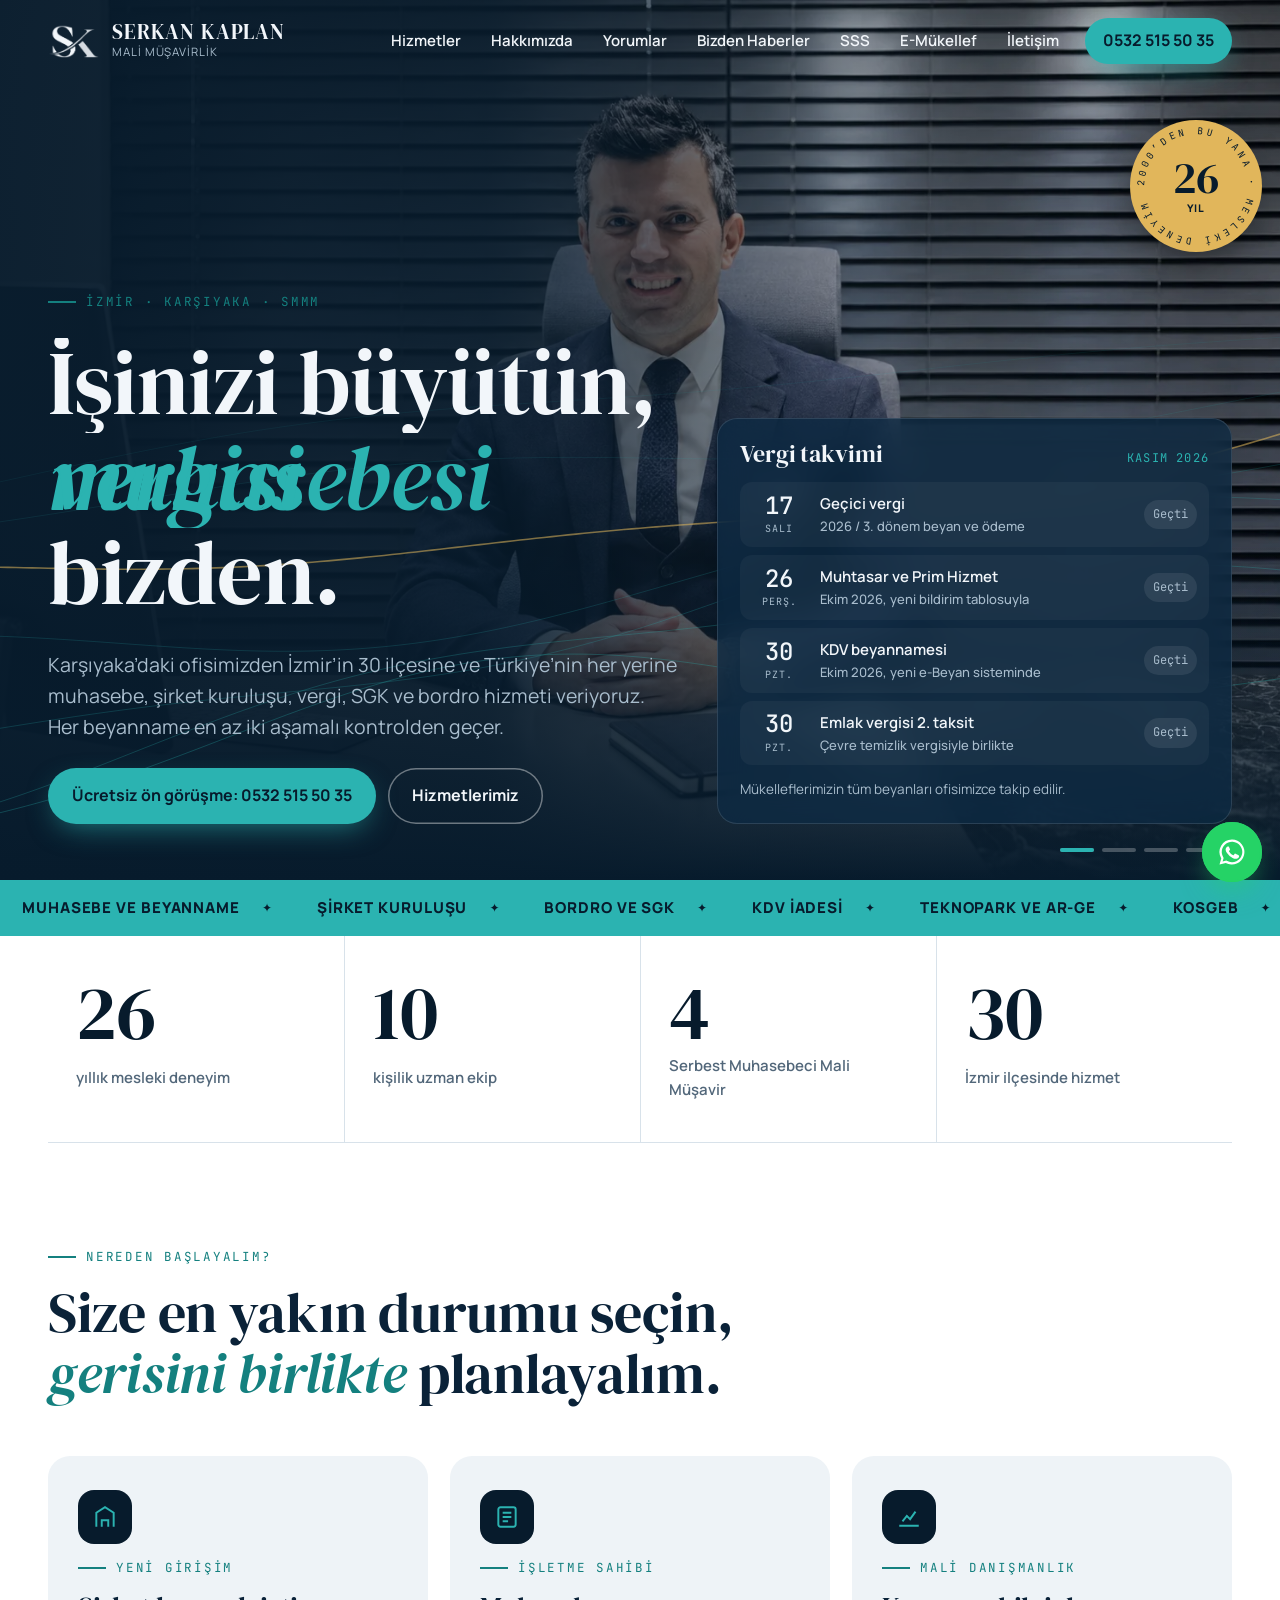
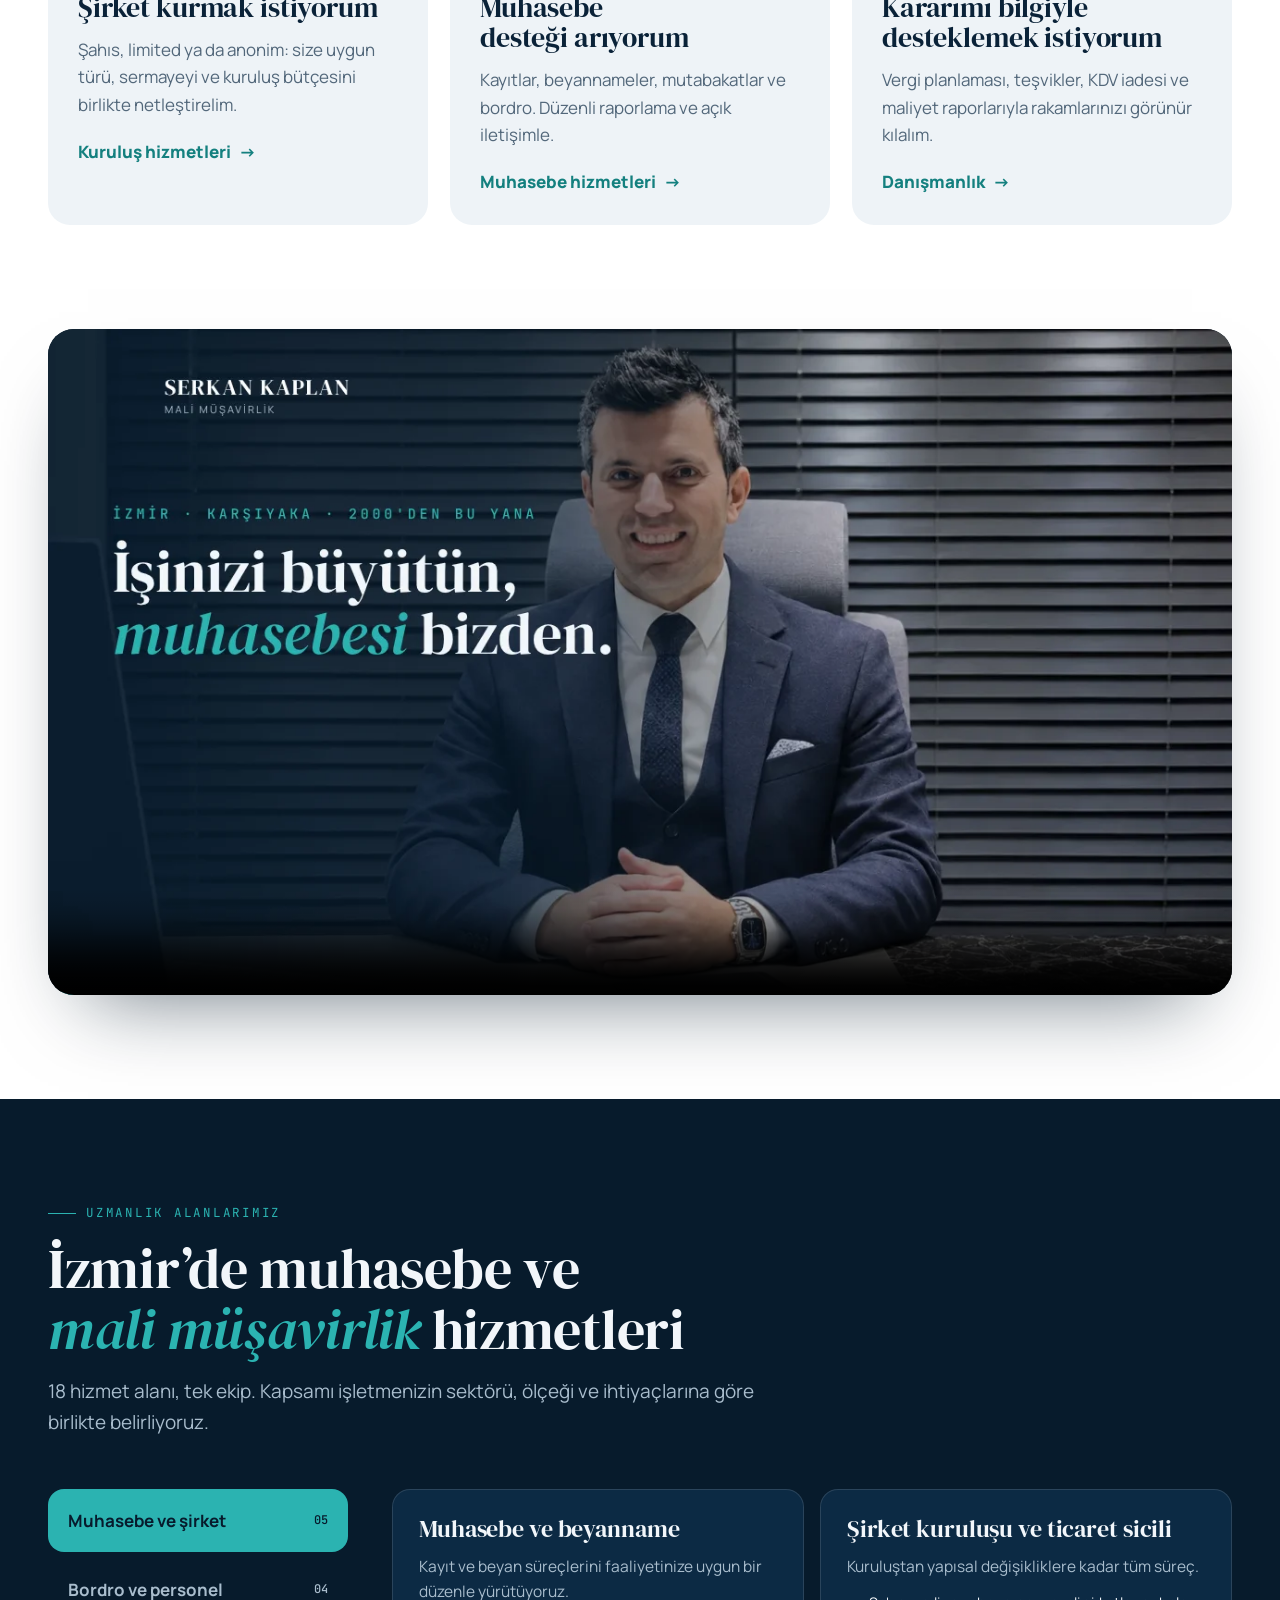
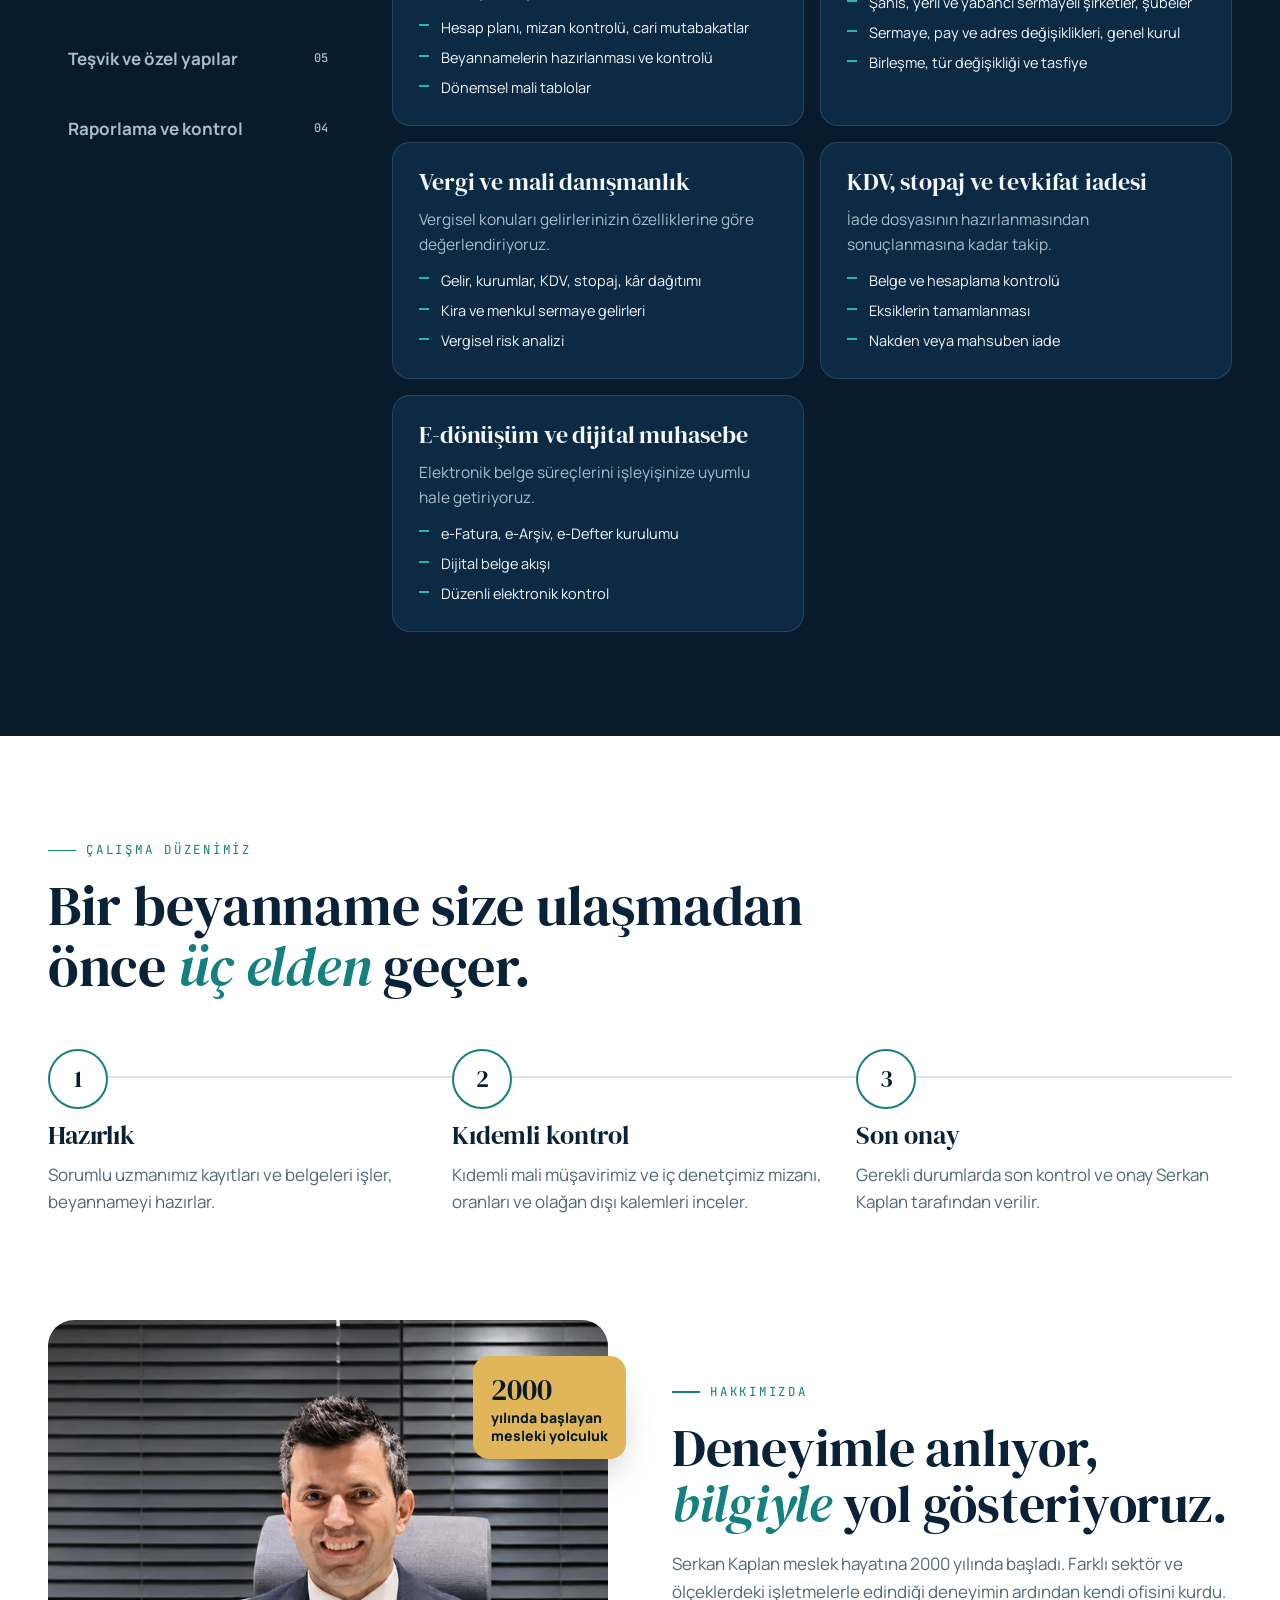
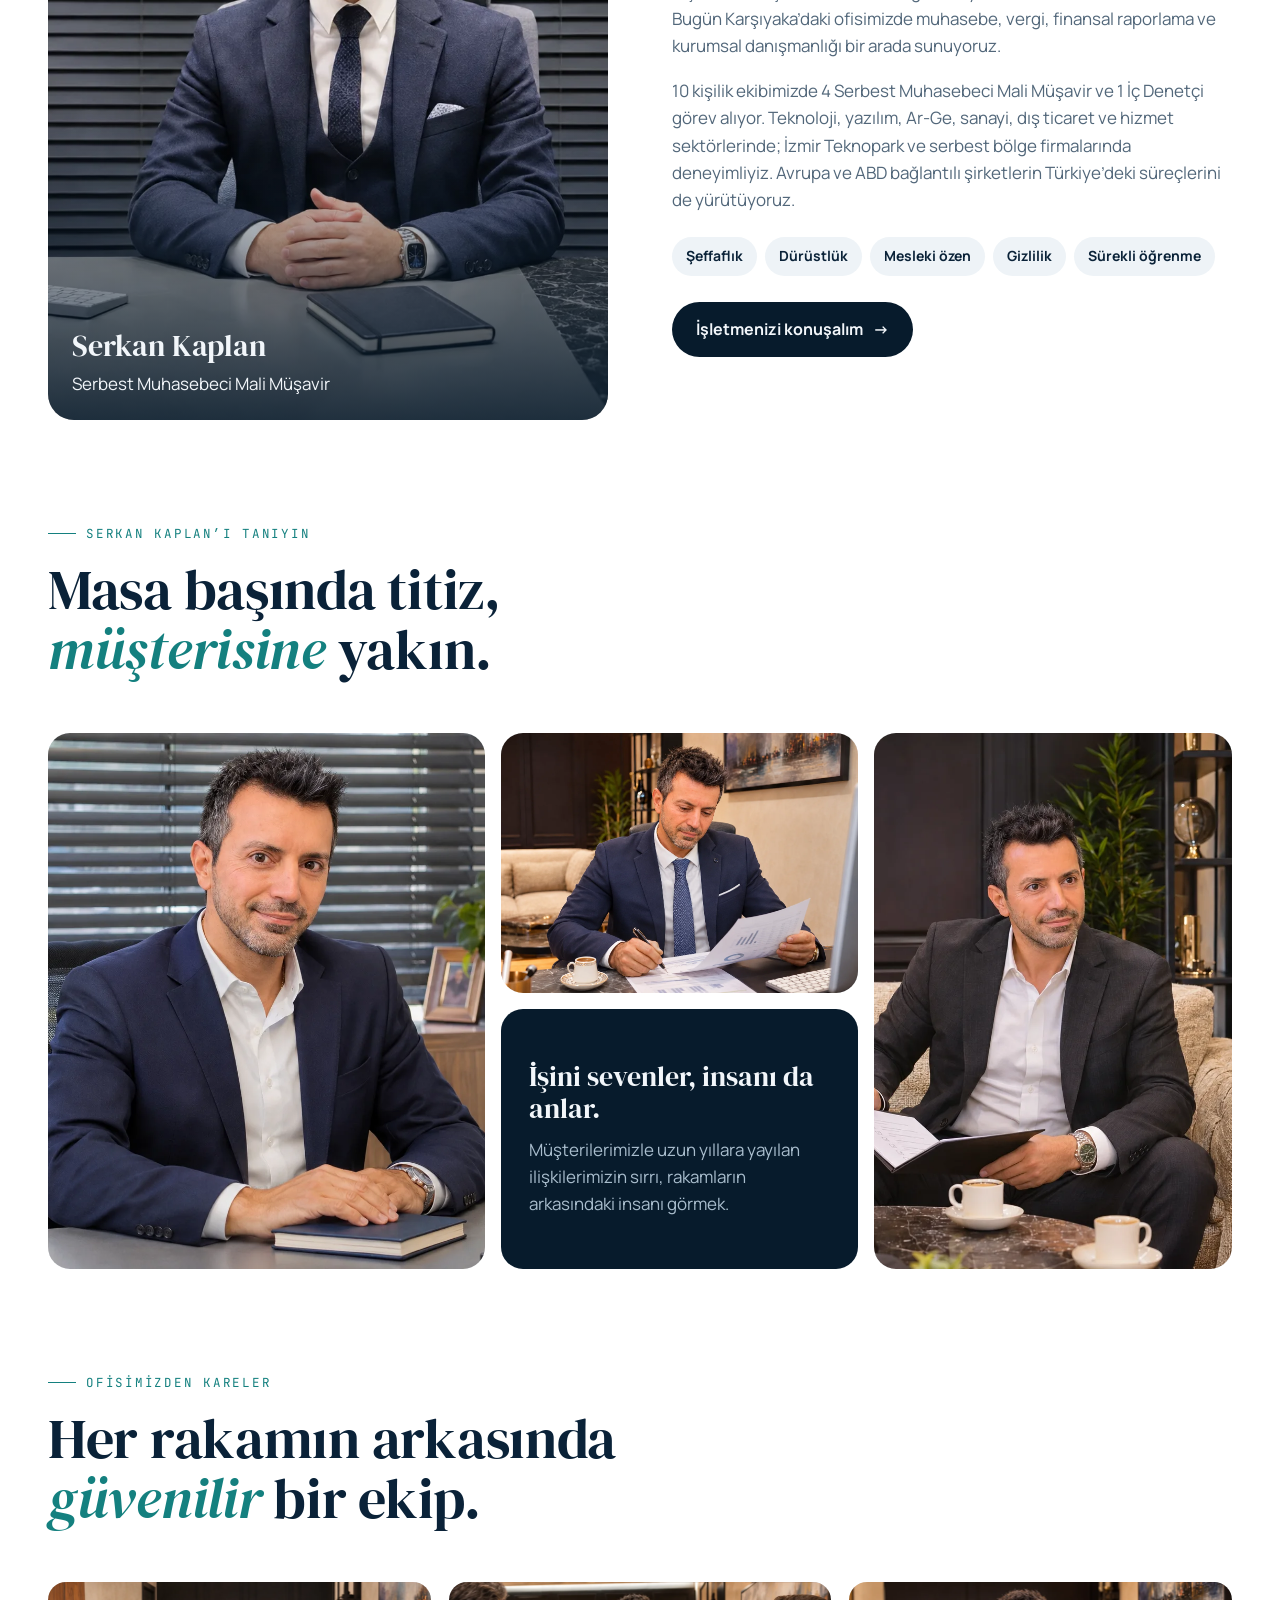
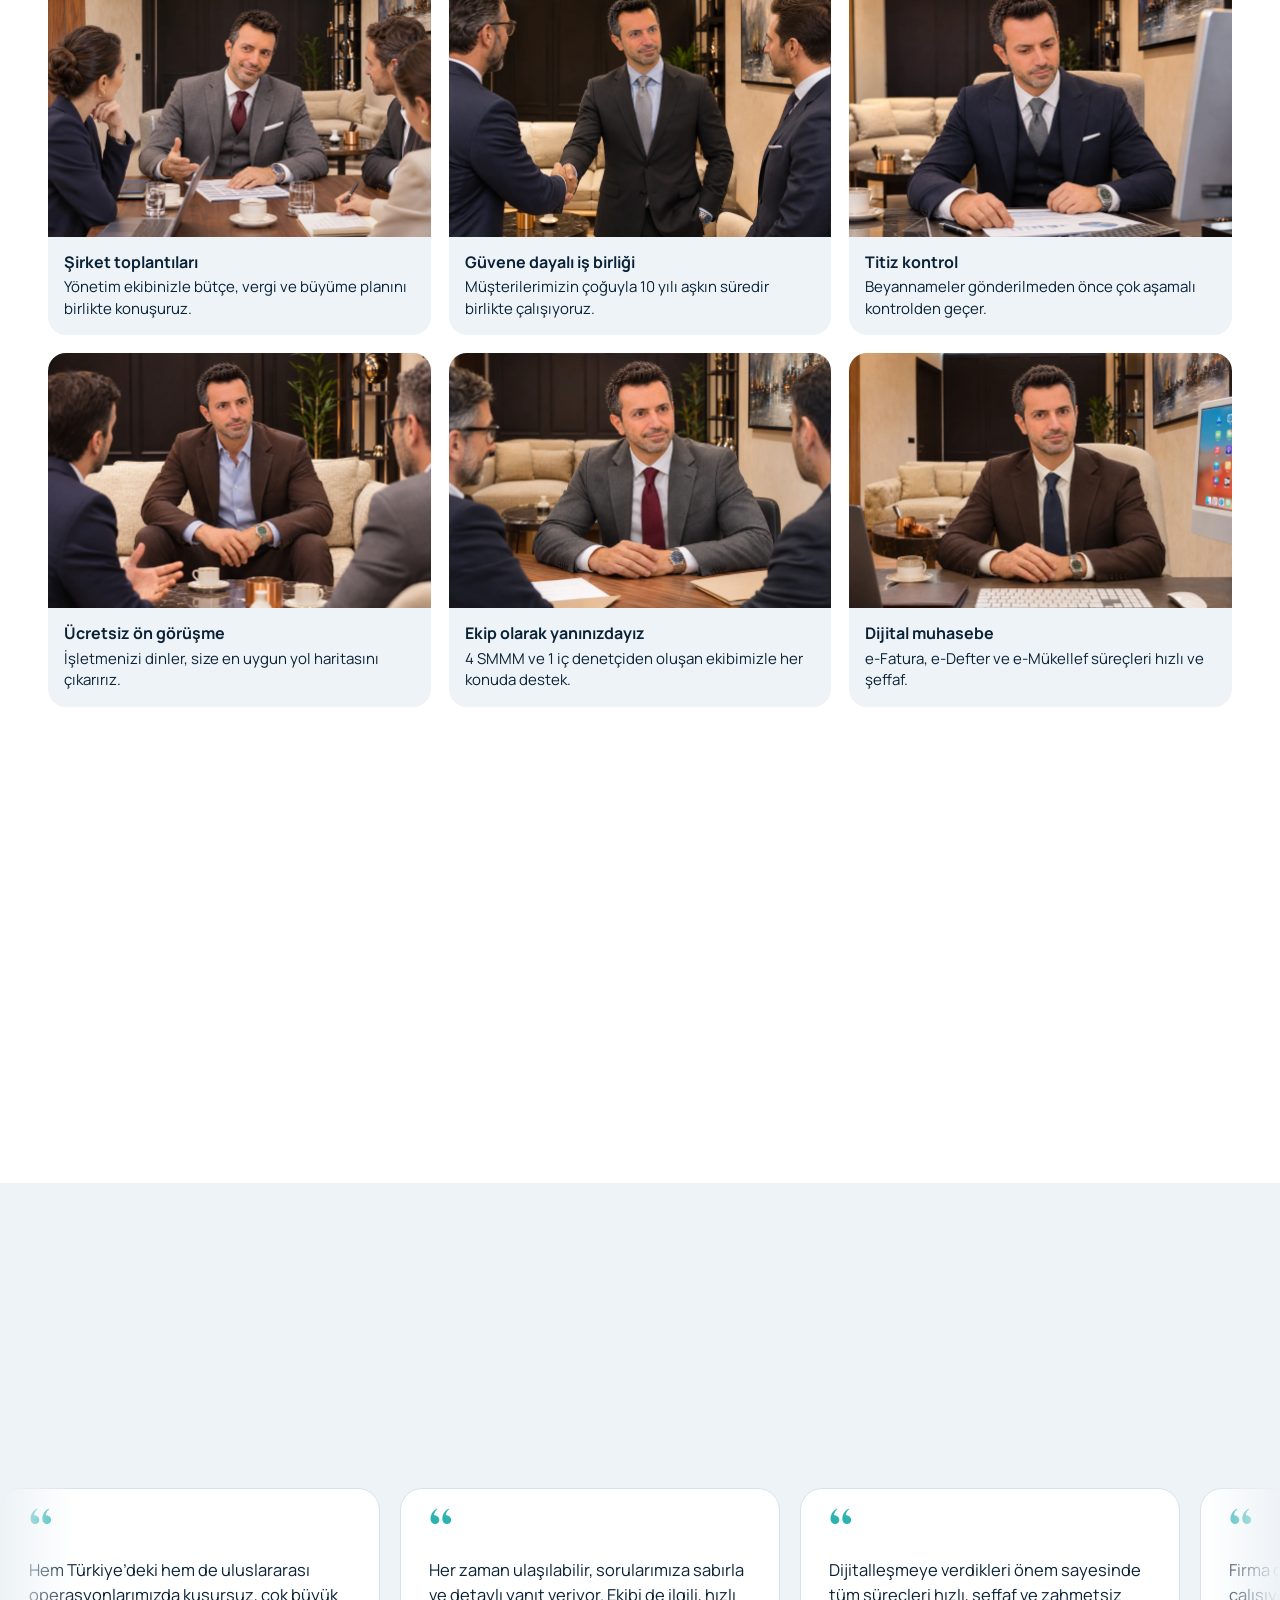
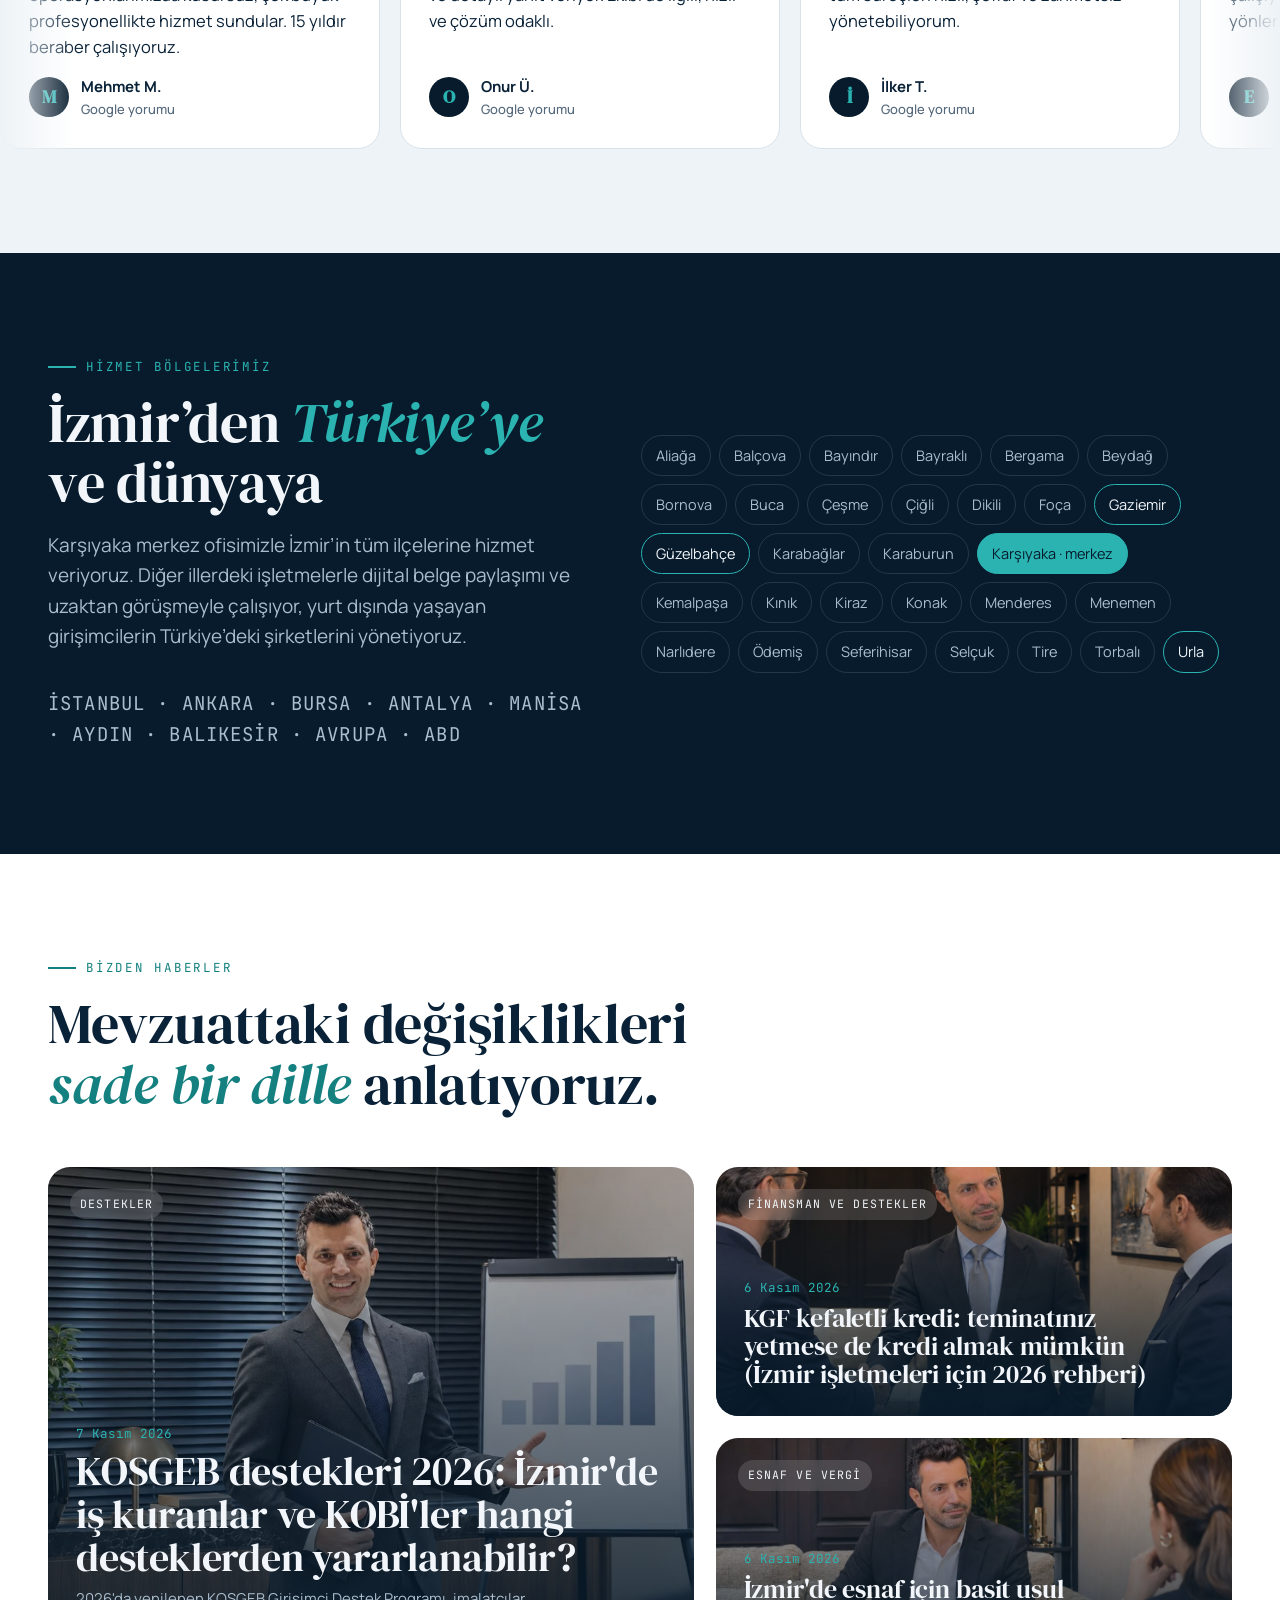
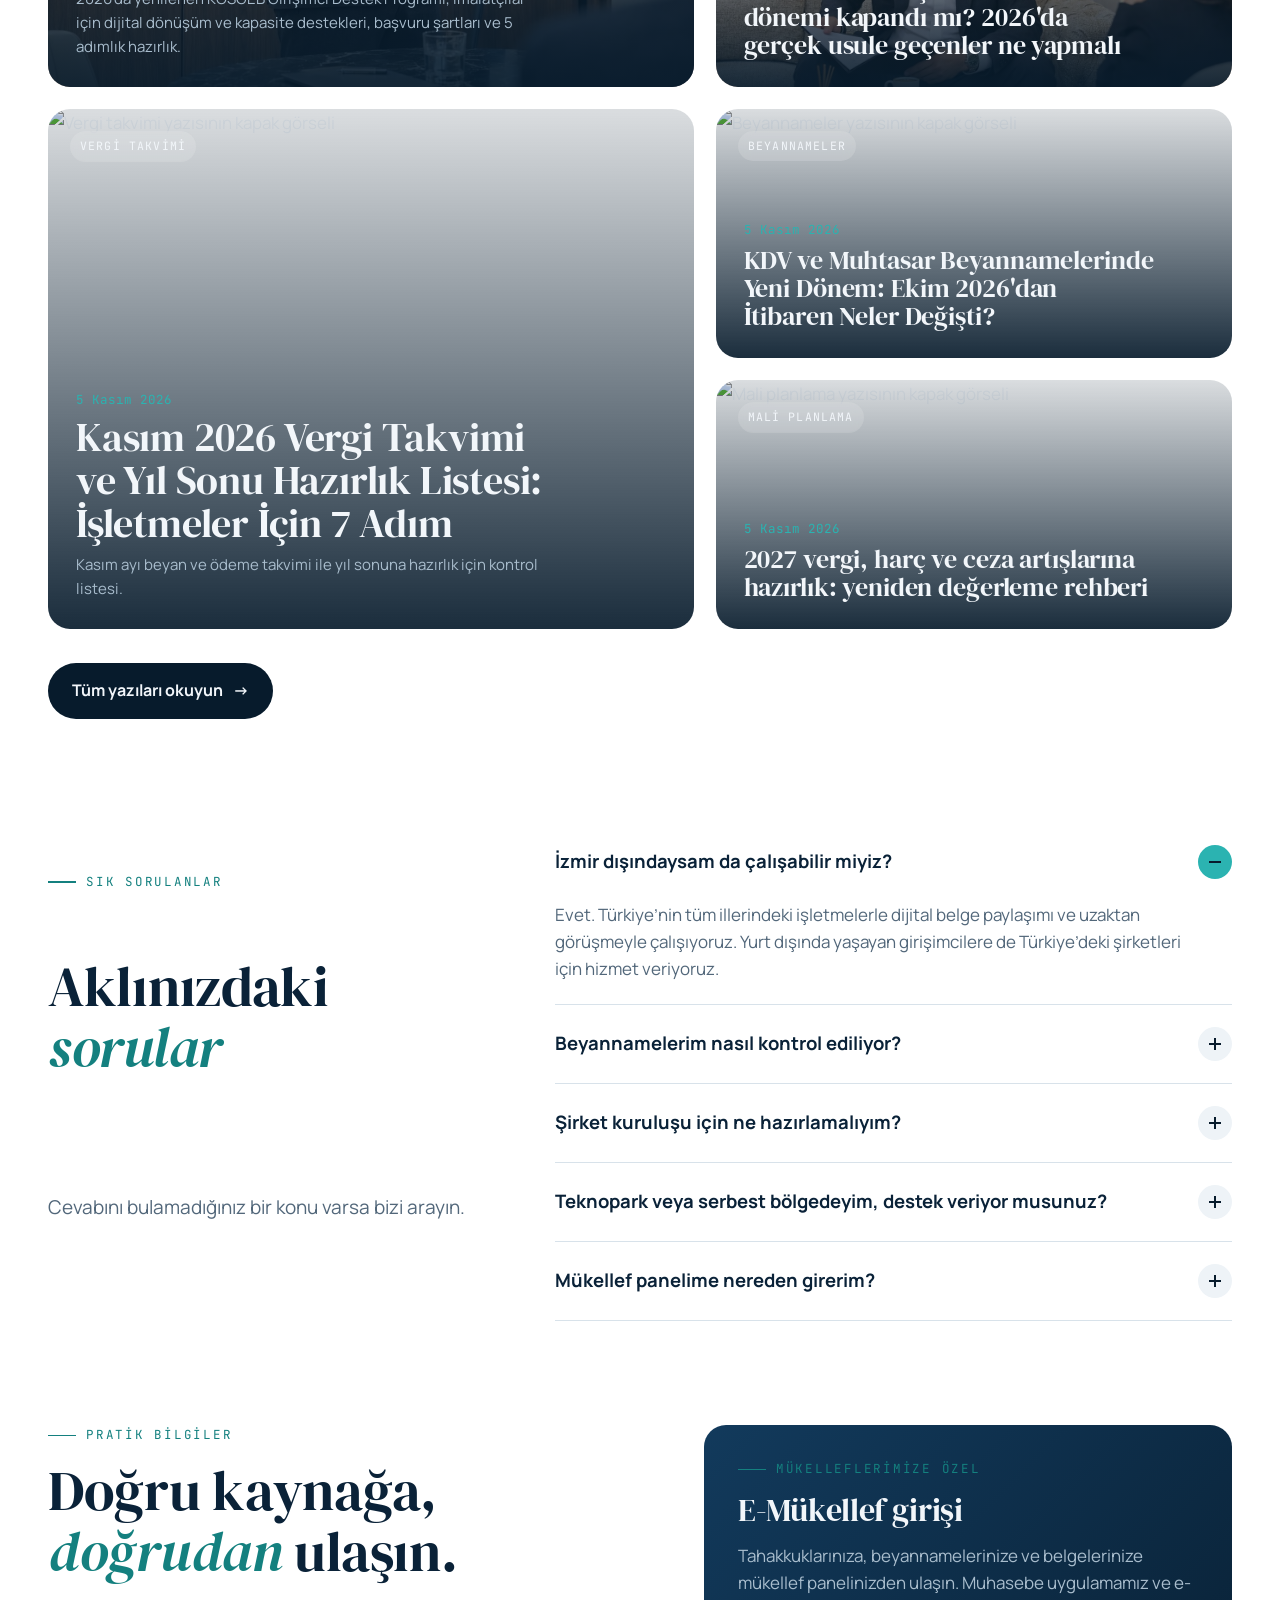
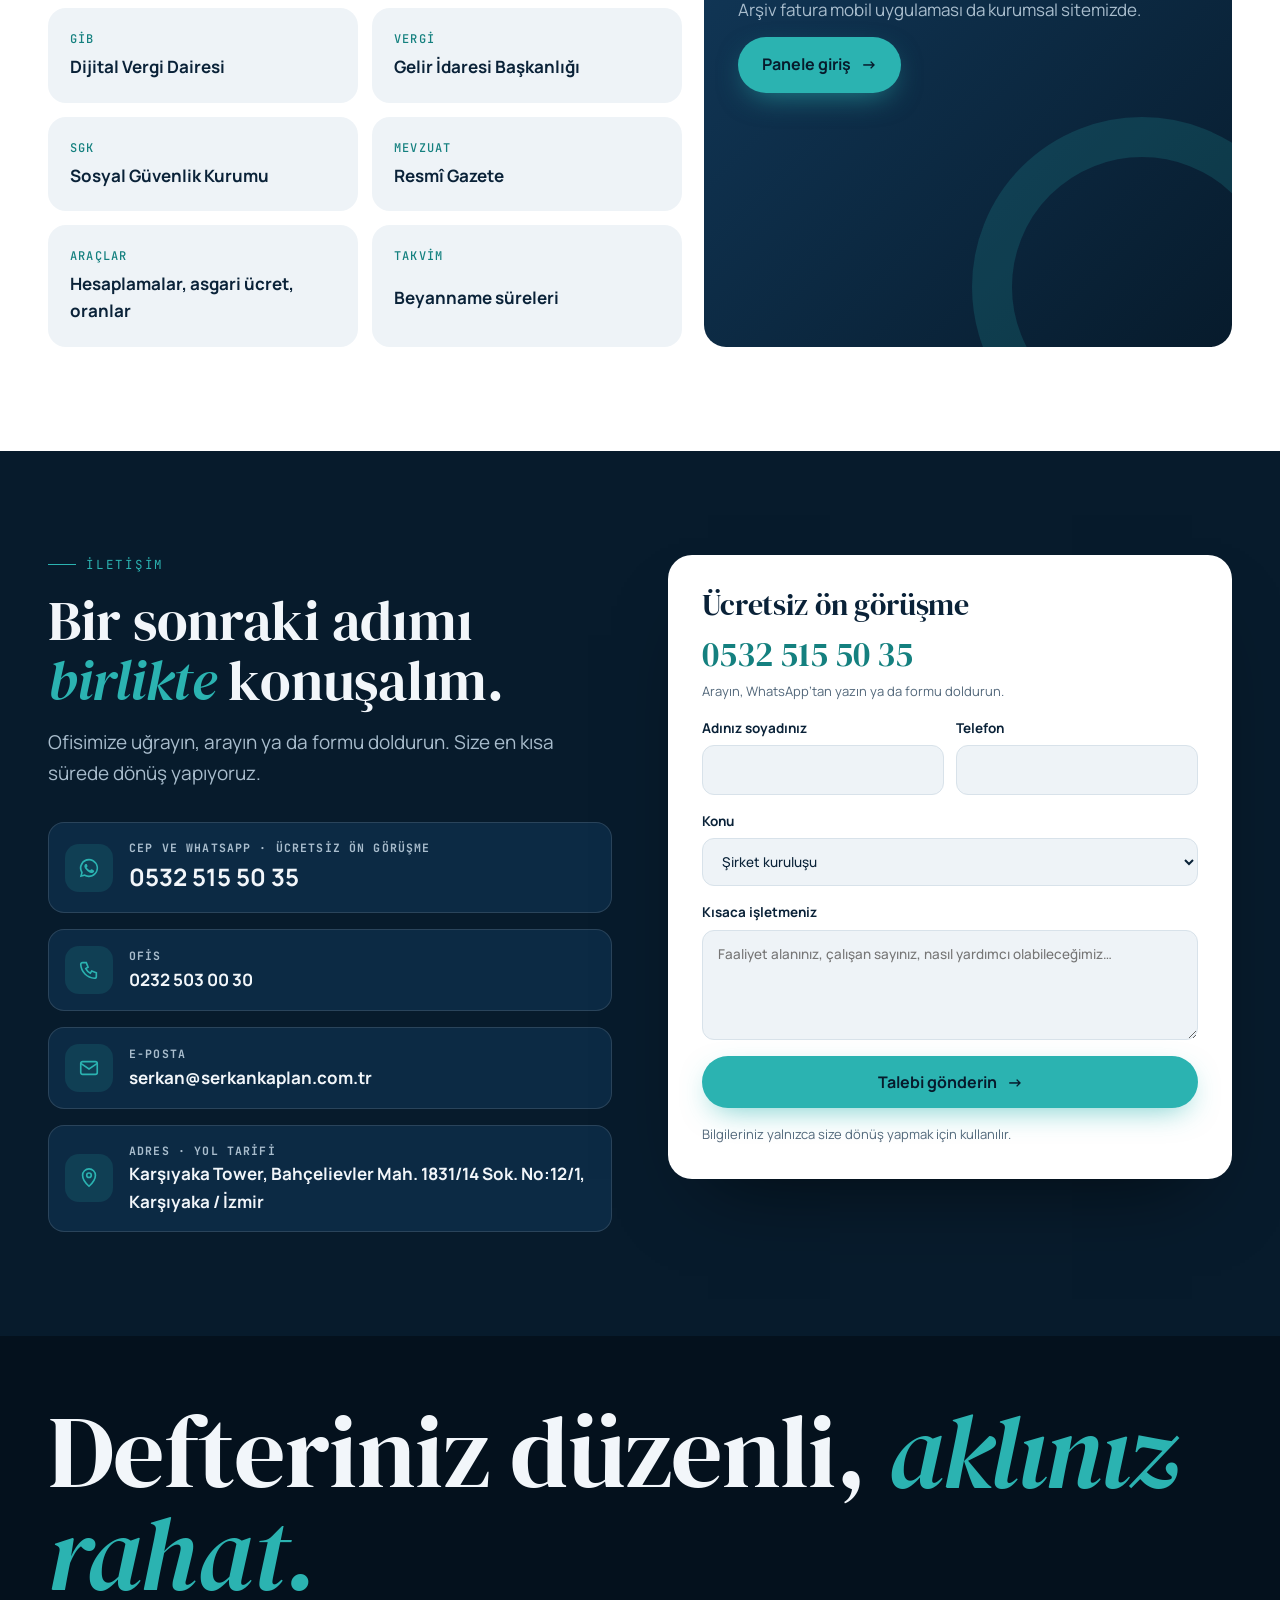
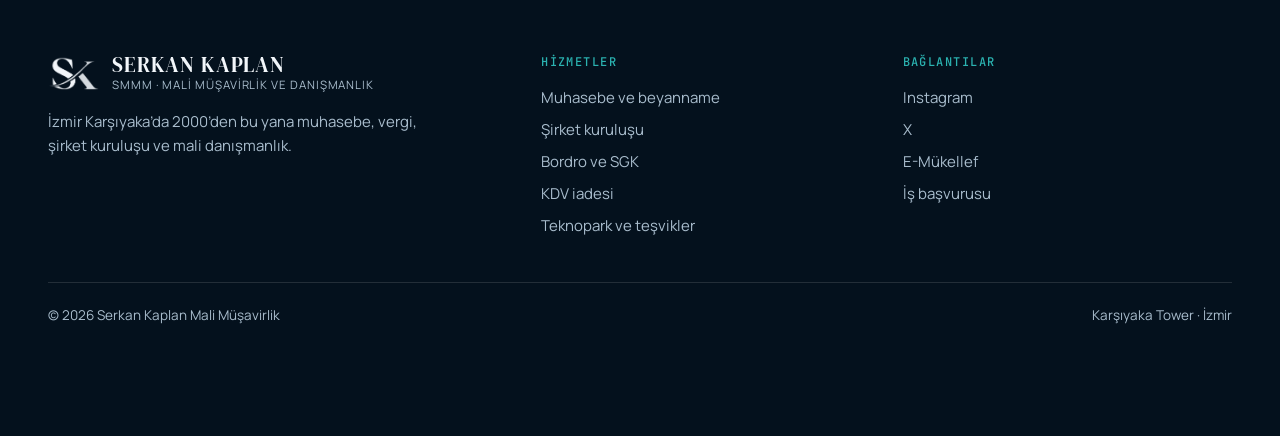
==== index.html @ f1d29a4e "Arama motorları için işletme bilgileri: posta kodu, konum, hizmet bölgeleri ve tüm profil bağlantıla" ====
<!doctype html>
<html lang="tr">
<head>
<meta charset="utf-8">
<meta name="viewport" content="width=device-width,initial-scale=1,viewport-fit=cover">
<link rel="canonical" href="https://smmmserkankaplan-cell.github.io/smmmserkankaplan/">
<meta name="robots" content="index,follow">
<meta property="og:type" content="website">
<meta property="og:locale" content="tr_TR">
<meta property="og:site_name" content="Serkan Kaplan Mali Müşavirlik">
<meta property="og:title" content="İzmir Mali Müşavir | Karşıyaka SMMM Serkan Kaplan">
<meta property="og:description" content="Muhasebe, şirket kuruluşu, vergi, SGK ve bordro. 26 yıllık deneyim, 10 kişilik uzman ekip. Ücretsiz ön görüşme: 0532 515 50 35">
<meta property="og:url" content="https://smmmserkankaplan-cell.github.io/smmmserkankaplan/">
<meta property="og:image" content="https://smmmserkankaplan-cell.github.io/smmmserkankaplan/img/og.jpg">
<meta name="twitter:card" content="summary_large_image">
<meta name="theme-color" content="#071B2C">
<link rel="icon" href="img/icon.png">
<link rel="apple-touch-icon" href="img/icon.png">
<title>İzmir Mali Müşavir | Karşıyaka SMMM Serkan Kaplan</title>
<meta name="description" content="İzmir Karşıyaka’da SMMM Serkan Kaplan: muhasebe, şirket kuruluşu, vergi, SGK ve bordro. 26 yıllık deneyim, 10 kişilik uzman ekip, çok aşamalı kontrol.">
<link rel="preconnect" href="https://fonts.googleapis.com">
<link rel="preconnect" href="https://fonts.gstatic.com" crossorigin>
<link rel="stylesheet" href="https://fonts.googleapis.com/css2?family=DM+Serif+Display:ital@0;1&family=Manrope:wght@400;500;600;700;800&family=JetBrains+Mono:wght@400;500&display=swap">
<script type="application/ld+json">
{"@context":"https://schema.org","@type":"AccountingService","name":"SMMM Serkan Kaplan - İzmir Karşıyaka Mali Müşavir","alternateName":["Serkan Kaplan Mali Müşavirlik","İzmir Karşıyaka Mali Müşavir Serkan Kaplan"],"description":"İzmir Karşıyaka'da muhasebe, şirket kuruluşu, vergi, SGK ve mali danışmanlık hizmetleri.","url":"https://smmmserkankaplan-cell.github.io/smmmserkankaplan/","image":"https://smmmserkankaplan-cell.github.io/smmmserkankaplan/img/og.jpg","telephone":"+905325155035","email":"serkan@serkankaplan.com.tr","foundingDate":"2000","address":{"@type":"PostalAddress","streetAddress":"Bahçelievler Mah. 1831/14 Sok. No:12 D:1 Karşıyaka Tower","addressLocality":"Karşıyaka","addressRegion":"İzmir","postalCode":"35600","addressCountry":"TR"},"geo":{"@type":"GeoCoordinates","latitude":38.467953,"longitude":27.113017},"areaServed":["Karşıyaka","Bayraklı","Çiğli","İzmir","Türkiye"],"sameAs":["https://www.serkankaplan.com.tr/","https://serkan-kaplan.lemony-fern-1702.chatgpt.site/","https://www.instagram.com/smmmserkankaplan/","https://x.com/SERKANSMMM","https://www.facebook.com/p/SMMM-Serkan-Kaplan-100065367854581/","https://tr.foursquare.com/v/mali-m%C3%BC%C5%9Favir-serkan-kaplan/5d84c6c5632d600007a4e62d","https://www.aratsana.com/firma/izmir-karsiyaka-mali-musavir-serkan-kaplan-78tt","https://www.kariyer.net/firma-profil/smmm-serkan-kaplan-219550-251463"]}
</script>
<style>
/* Layout: lacivert "gece" bantları ile beyaz "kâğıt" bantları sırayla akar; kahraman alanında tam genişlik portre + akan grafik çizgileri; tek görünüm (tasarım bilerek sabit lacivert/beyaz) */
:root{
  --navy:#071B2C; --navy-2:#0C2A44; --navy-3:#123A5C;
  --paper:#FFFFFF; --mist:#EEF3F7; --line:#D8E2EA; --line-d:rgba(255,255,255,.12);
  --ink:#0A2238; --ink-soft:#52677A; --on-navy:#F2F6FA; --on-navy-soft:#A9BDCD;
  --teal:#2BB3B1; --teal-deep:#14807F; --gold:#E1B65B;
  --f-display:"DM Serif Display", Georgia, "Times New Roman", serif;
  --f-body:"Manrope", system-ui, -apple-system, "Segoe UI", sans-serif;
  --f-mono:"JetBrains Mono", ui-monospace, Menlo, Consolas, monospace;
  --ease:cubic-bezier(.2,.7,.2,1);
  color-scheme:light;
}
*{box-sizing:border-box}
html{padding-top:env(safe-area-inset-top,0px)}
body{margin:0}
img{max-width:100%}
[hidden]{display:none!important}
html{scroll-behavior:smooth}
body{background:var(--paper);color:var(--ink);font-family:var(--f-body);font-size:17px;line-height:1.6;-webkit-font-smoothing:antialiased;overflow-x:hidden}
body::before{content:"";position:fixed;inset:0 0 auto;height:env(safe-area-inset-top,0px);z-index:60;background:var(--navy)}
a{color:inherit}
:focus-visible{outline:3px solid var(--gold);outline-offset:3px;border-radius:6px}
h1,h2,h3{font-family:var(--f-display);font-weight:400;line-height:1.08;text-wrap:balance;margin:0;letter-spacing:-.005em}
p{margin:0}
.wrap{max-width:1220px;margin:0 auto;padding-left:max(18px,env(safe-area-inset-left,0px));padding-right:max(18px,env(safe-area-inset-right,0px))}
.eyebrow{font-family:var(--f-mono);font-size:12.5px;letter-spacing:.14em;text-transform:uppercase;color:var(--teal-deep);display:inline-flex;align-items:center;gap:10px}
.eyebrow::before{content:"";width:28px;height:1.5px;background:currentColor}
.dark .eyebrow{color:var(--teal)}
.btn{display:inline-flex;align-items:center;gap:10px;padding:15px 24px;border-radius:999px;font-weight:700;text-decoration:none;font-size:16px;border:0;cursor:pointer;font-family:var(--f-body);position:relative;overflow:hidden;transition:transform .25s var(--ease),box-shadow .25s}
.btn:hover{transform:translateY(-2px)}
.btn-teal{background:var(--teal);color:var(--navy);box-shadow:0 10px 30px -10px rgba(43,179,177,.7)}
.btn-teal::after{content:"";position:absolute;inset:0;background:linear-gradient(110deg,transparent 30%,rgba(255,255,255,.55) 50%,transparent 70%);transform:translateX(-120%);animation:shine 3.6s var(--ease) infinite 1.5s}
@keyframes shine{0%,60%{transform:translateX(-120%)}100%{transform:translateX(120%)}}
.btn-line{color:var(--on-navy);box-shadow:inset 0 0 0 1.5px rgba(255,255,255,.4);background:transparent}
.btn-line:hover{box-shadow:inset 0 0 0 1.5px var(--on-navy)}
.btn-ink{background:var(--navy);color:var(--on-navy)}
.arrow{transition:transform .25s var(--ease)}
a:hover .arrow{transform:translateX(4px)}
section{padding-block:104px}
.dark{background:var(--navy);color:var(--on-navy)}
.sec-head{display:grid;gap:16px;margin-bottom:52px;max-width:780px}
.sec-head h2{font-size:clamp(34px,4.6vw,56px)}
.sec-head h2 i{font-style:italic;color:var(--teal-deep)}
.dark .sec-head h2 i{color:var(--teal)}
.sec-head p{color:var(--ink-soft);font-size:19px;max-width:62ch}
.dark .sec-head p{color:var(--on-navy-soft)}

/* reveal: elements are visible at rest; JS only adds a gentle rise when they enter */
.rv{transition:transform .9s var(--ease),opacity .9s var(--ease)}
.js .rv.pre{transform:translateY(34px);opacity:.001}

/* header */
.top{position:fixed;top:env(safe-area-inset-top,0px);left:0;right:0;z-index:50;transition:background .35s,box-shadow .35s,padding .35s}
.top .wrap{display:flex;align-items:center;justify-content:space-between;gap:16px;padding-block:18px;transition:padding .35s}
.top.solid{background:rgba(7,27,44,.86);backdrop-filter:blur(14px) saturate(1.3);-webkit-backdrop-filter:blur(14px) saturate(1.3);box-shadow:0 1px 0 var(--line-d)}
.top.solid .wrap{padding-block:10px}
.brand{display:flex;align-items:center;gap:12px;text-decoration:none;color:var(--on-navy)}
.logo{width:52px;height:34px;background:var(--on-navy);-webkit-mask:url("img/logo.png") center/contain no-repeat;mask:url("img/logo.png") center/contain no-repeat;flex:none}
.brand b{display:block;font-family:var(--f-display);font-weight:400;font-size:21px;letter-spacing:.04em;line-height:1.1}
.brand small{display:block;font-size:11.5px;color:var(--on-navy-soft);letter-spacing:.08em;text-transform:uppercase}
.nav{display:flex;gap:6px;align-items:center;font-size:15px;font-weight:600;color:var(--on-navy)}
.nav a{text-decoration:none;padding:8px 12px;border-radius:999px;transition:background .2s}
.nav a:hover{background:rgba(255,255,255,.1)}
.nav .btn{padding:10px 18px;margin-left:8px}
.menu-btn{display:none;background:rgba(255,255,255,.08);border:1px solid var(--line-d);color:var(--on-navy);border-radius:999px;padding:9px 16px;font:700 14px var(--f-body)}
@media (max-width:1020px){
  .nav{position:fixed;inset:0;top:0;background:var(--navy);flex-direction:column;justify-content:center;gap:4px;font-size:24px;font-family:var(--f-display);font-weight:400;opacity:0;pointer-events:none;transition:opacity .3s;padding-inline:24px}
  .nav.open{opacity:1;pointer-events:auto}
  .nav .btn{margin:18px 0 0;font-family:var(--f-body);font-size:17px}
  .menu-btn{display:block;position:relative;z-index:2}
}

/* hero */
.hero{position:relative;min-height:min(880px,calc(100svh - 0px));display:grid;align-items:end;padding-block:140px 0;overflow:hidden;background:var(--navy);color:var(--on-navy);isolation:isolate}
.hero-photo{position:absolute;inset:0;z-index:-3;overflow:hidden}
.slide{position:absolute;inset:0;background-size:cover;background-repeat:no-repeat;opacity:0;transform:scale(1.12);transition:opacity 1.6s ease,transform 9s linear}
.slide.on{opacity:1;transform:scale(1)}
.s1{background-image:url("img/takim.webp");background-position:60% 25%}
.s2{background-image:url("img/anlatim.webp");background-position:55% 25%}
.s3{background-image:url("img/toplanti.webp");background-position:50% 30%}
.s4{background-image:url("img/toplanti2.webp");background-position:55% 25%}
.s5{background-image:url("img/ayakta.webp");background-position:55% 20%}
.dots{position:absolute;right:max(18px,env(safe-area-inset-right,0px));bottom:28px;display:flex;gap:8px;z-index:2}
.dots button{all:unset;cursor:pointer;width:34px;height:4px;border-radius:4px;background:rgba(255,255,255,.25);overflow:hidden;position:relative}
.dots button::after{content:"";position:absolute;inset:0;background:var(--teal);transform:scaleX(0);transform-origin:left}
.dots button.on::after{animation:bar 6s linear forwards}
@keyframes bar{to{transform:scaleX(1)}}
.dots button:focus-visible{outline:2px solid var(--gold);outline-offset:3px}

/* life gallery */
.life{display:grid;grid-template-columns:1.1fr .9fr .9fr;grid-template-rows:260px 260px;gap:16px}
.gal{display:grid;grid-template-columns:repeat(3,1fr);gap:18px}
.gal figure{margin:0;border-radius:18px;overflow:hidden;background:var(--mist);position:relative}
.gal figure div{aspect-ratio:3/2;background-size:cover;background-position:center 25%;transition:transform 1.2s var(--ease)}
.gal figure:hover div{transform:scale(1.05)}
.gal figcaption{padding:14px 16px 16px;font-size:15px;line-height:1.45}
.gal figcaption b{display:block;font-size:16px;margin-bottom:2px}
@media (max-width:860px){.gal{grid-template-columns:1fr 1fr}}
@media (max-width:560px){.gal{grid-template-columns:1fr}}
.life figure{margin:0;border-radius:22px;overflow:hidden;position:relative;background:var(--mist)}
.life figure div{position:absolute;inset:0;background-size:cover;background-position:center;transition:transform 1.2s var(--ease)}
.life figure:hover div{transform:scale(1.07)}
.life .a{grid-row:span 2}.life .d{grid-row:span 2}
.life-note{display:grid;align-content:center;gap:12px;padding:28px;border-radius:22px;background:var(--navy);color:var(--on-navy)}
.life-note p{color:var(--on-navy-soft)}
.life-note b{font-family:var(--f-display);font-weight:400;font-size:28px;line-height:1.15;color:var(--on-navy)}
@media (max-width:860px){.life{grid-template-columns:1fr 1fr;grid-template-rows:auto}.life figure{aspect-ratio:3/4;max-width:100%}.life .a,.life .d{grid-row:auto}.life-note{grid-column:span 2}}

/* video */
.vid{border-radius:26px;overflow:hidden;background:var(--navy);box-shadow:0 40px 80px -40px rgba(7,27,44,.6);aspect-ratio:16/9;max-width:100%}
.vid video{display:block;width:100%;height:100%;object-fit:cover}

/* reviews */
.rev-head{display:flex;justify-content:space-between;align-items:end;gap:24px;flex-wrap:wrap;margin-bottom:44px}
.rating{display:flex;align-items:center;gap:16px;padding:16px 22px;border-radius:18px;background:var(--mist);text-decoration:none}
.rating b{font-family:var(--f-display);font-size:48px;font-weight:400;line-height:1;color:var(--navy)}
.stars{color:var(--gold);font-size:20px;letter-spacing:2px}
.rating small{display:block;color:var(--ink-soft);font-weight:600;font-size:14px}
.rev-track{overflow:hidden;-webkit-mask:linear-gradient(90deg,transparent,#000 6%,#000 94%,transparent);mask:linear-gradient(90deg,transparent,#000 6%,#000 94%,transparent)}
.rev-row{display:flex;gap:20px;width:max-content;animation:mq 60s linear infinite}
.rev-track:hover .rev-row{animation-play-state:paused}
.rev{width:min(380px,80vw);flex:none;padding:28px;border-radius:22px;background:var(--paper);border:1px solid var(--line);display:grid;gap:16px;align-content:space-between}
.rev p{font-size:16.5px;line-height:1.55}
.rev p::before{content:"“";font-family:var(--f-display);font-size:56px;line-height:0;color:var(--teal);display:block;height:26px;margin-top:14px}
.who{display:flex;align-items:center;gap:12px;font-weight:700;font-size:15px}
.who i{width:40px;height:40px;border-radius:50%;background:var(--navy);color:var(--teal);display:grid;place-items:center;font-style:normal;font-family:var(--f-display);font-size:18px}
.who small{display:block;font-weight:500;color:var(--ink-soft);font-size:13px}
.hero::before{content:"";position:absolute;inset:0;z-index:-2;background:
  linear-gradient(90deg,rgba(7,27,44,.97) 0%,rgba(7,27,44,.88) 38%,rgba(7,27,44,.35) 70%,rgba(7,27,44,.15) 100%),
  linear-gradient(0deg,rgba(7,27,44,1) 0%,rgba(7,27,44,0) 38%)}
#flow{position:absolute;inset:0;z-index:-1;width:100%;height:100%;pointer-events:none}
.hero-grid{display:grid;grid-template-columns:minmax(0,1.1fr) minmax(0,.9fr);gap:40px;align-items:end;padding-bottom:56px}
.hero-copy{display:grid;gap:26px;max-width:680px;min-width:0}
.hero h1{font-size:clamp(44px,7vw,92px);line-height:1}
.hero h1 .line{display:block;overflow:hidden;padding-bottom:.06em}
.hero h1 .line span{display:inline-block;animation:rise 1.1s var(--ease) both}
.hero h1 .line:nth-child(2) span{animation-delay:.12s}
.hero h1 .line:nth-child(3) span{animation-delay:.24s}
@keyframes rise{from{transform:translateY(105%)}to{transform:none}}
.rot{font-style:italic;color:var(--teal);display:inline-grid !important}
.rot b{grid-area:1/1;font-weight:400;transition:transform .7s var(--ease),opacity .5s;white-space:nowrap}
.rot b:not(.on){transform:translateY(110%);opacity:0}
.rot b.out{transform:translateY(-110%);opacity:0}
.hero-copy p{font-size:19.5px;color:var(--on-navy-soft);max-width:56ch;animation:fade 1s .5s both}
.hero-cta{display:flex;flex-wrap:wrap;gap:12px;animation:fade 1s .65s both}
@keyframes fade{from{transform:translateY(16px)}to{transform:none}}
.badge26{position:absolute;right:max(18px,env(safe-area-inset-right,0px));top:120px;width:132px;height:132px;border-radius:50%;display:grid;place-items:center;text-align:center;color:var(--navy);background:var(--gold);box-shadow:0 18px 40px -14px rgba(0,0,0,.5)}
.badge26 svg{position:absolute;inset:0;animation:spin 22s linear infinite}
@keyframes spin{to{transform:rotate(360deg)}}
.badge26 b{font-family:var(--f-display);font-size:44px;line-height:1;font-weight:400}
.badge26 small{display:block;font-size:10.5px;font-weight:800;letter-spacing:.12em}

.cal{background:rgba(12,42,68,.72);backdrop-filter:blur(16px);-webkit-backdrop-filter:blur(16px);border:1px solid var(--line-d);border-radius:20px;padding:22px;display:grid;gap:14px;animation:fade 1s .8s both;min-width:0}
.cal-head{display:flex;justify-content:space-between;align-items:baseline;gap:12px}
.cal-head h2{font-size:24px}
.cal-head span{font-family:var(--f-mono);font-size:12px;color:var(--teal);letter-spacing:.1em}
.cal ol{list-style:none;margin:0;padding:0;display:grid;gap:8px}
.cal li{display:grid;grid-template-columns:54px minmax(0,1fr) auto;gap:14px;align-items:center;padding:10px 12px;border-radius:12px;background:rgba(255,255,255,.04);transition:background .2s}
.cal li:hover{background:rgba(255,255,255,.09)}
.cal .d{font-family:var(--f-mono);text-align:center;line-height:1.05}
.cal .d b{display:block;font-size:24px;font-weight:500;font-variant-numeric:tabular-nums}
.cal .d small{font-size:10px;letter-spacing:.1em;color:var(--on-navy-soft)}
.cal .w{font-size:15px;font-weight:600;min-width:0}
.cal .w small{display:block;font-weight:500;color:var(--on-navy-soft);font-size:13px}
.left{font-family:var(--f-mono);font-size:12px;padding:5px 9px;border-radius:999px;background:rgba(43,179,177,.16);color:var(--teal);white-space:nowrap;font-variant-numeric:tabular-nums}
.left.soon{background:rgba(225,182,91,.2);color:var(--gold)}
.left.done{background:rgba(255,255,255,.08);color:var(--on-navy-soft)}
.cal-foot{font-size:13.5px;color:var(--on-navy-soft)}

/* marquee */
.ticker{background:var(--teal);color:var(--navy);overflow:hidden;white-space:nowrap;font-weight:800;font-size:15px;letter-spacing:.06em;text-transform:uppercase}
.ticker div{display:inline-flex;gap:0;padding-block:16px;animation:mq 38s linear infinite}
.ticker span{padding-inline:22px;display:inline-flex;align-items:center;gap:22px}
.ticker span::after{content:"✦";font-size:12px}
@keyframes mq{to{transform:translateX(-50%)}}

/* stats */
.stats{display:grid;grid-template-columns:repeat(4,1fr);gap:0;border-bottom:1px solid var(--line)}
.stat{padding:40px 28px;border-left:1px solid var(--line);display:grid;gap:6px}
.stat:first-child{border-left:0}
.stat b{font-family:var(--f-display);font-weight:400;font-size:clamp(48px,6vw,76px);line-height:.95;color:var(--navy);font-variant-numeric:tabular-nums}
.stat b sup{font-size:.4em;color:var(--teal-deep);vertical-align:top;margin-left:4px}
.stat span{color:var(--ink-soft);font-size:15px;font-weight:600}
@media (max-width:820px){.stats{grid-template-columns:repeat(2,1fr)}.stat:nth-child(3){border-left:0}.stat{border-top:1px solid var(--line)}}

/* start cards */
.start{display:grid;grid-template-columns:repeat(3,minmax(0,1fr));gap:22px}
.card{position:relative;display:grid;gap:14px;align-content:start;padding:34px 30px 30px;border-radius:22px;background:var(--mist);text-decoration:none;overflow:hidden;transition:transform .45s var(--ease),box-shadow .45s var(--ease),background .45s;transform-style:preserve-3d;will-change:transform}
.card::before{content:"";position:absolute;inset:0;background:radial-gradient(420px circle at var(--mx,50%) var(--my,0%),rgba(43,179,177,.22),transparent 45%);opacity:0;transition:opacity .3s}
.card:hover{box-shadow:0 30px 60px -30px rgba(7,27,44,.45);background:#fff}
.card:hover::before{opacity:1}
.card > *{position:relative}
.card .ic{width:54px;height:54px;border-radius:16px;background:var(--navy);display:grid;place-items:center;color:var(--teal)}
.card h3{font-size:28px}
.card p{color:var(--ink-soft)}
.card .go{font-weight:800;color:var(--teal-deep);display:inline-flex;gap:8px;margin-top:6px}
@media (max-width:900px){.start{grid-template-columns:1fr}}

/* services tabs */
.svc{display:grid;grid-template-columns:300px minmax(0,1fr);gap:44px;align-items:start}
.tabs{display:grid;gap:6px;position:sticky;top:96px}
.tab{all:unset;cursor:pointer;display:flex;justify-content:space-between;align-items:center;padding:18px 20px;border-radius:16px;font-weight:700;font-size:17px;color:var(--on-navy-soft);transition:background .25s,color .25s}
.tab small{font-family:var(--f-mono);font-size:12px;font-weight:500}
.tab:hover{color:var(--on-navy);background:rgba(255,255,255,.05)}
.tab[aria-selected="true"]{background:var(--teal);color:var(--navy)}
.tab:focus-visible{outline:3px solid var(--gold)}
.panel{display:grid;grid-template-columns:repeat(2,minmax(0,1fr));gap:16px}
.panel[hidden]{display:none!important}
.svc-item{padding:26px;border-radius:18px;background:var(--navy-2);border:1px solid var(--line-d);display:grid;gap:12px;align-content:start;animation:pop .55s var(--ease) both;transition:border-color .25s,transform .35s var(--ease)}
.svc-item:hover{border-color:rgba(43,179,177,.6);transform:translateY(-4px)}
.svc-item:nth-child(2){animation-delay:.06s}.svc-item:nth-child(3){animation-delay:.12s}.svc-item:nth-child(4){animation-delay:.18s}.svc-item:nth-child(5){animation-delay:.24s}
@keyframes pop{from{transform:translateY(18px) scale(.98)}to{transform:none}}
.svc-item h3{font-size:24px}
.svc-item p{color:var(--on-navy-soft);font-size:15.5px}
.svc-item ul{margin:0;padding:0;list-style:none;display:grid;gap:7px;font-size:14.5px}
.svc-item li{padding-left:22px;position:relative}
.svc-item li::before{content:"";position:absolute;left:0;top:.62em;width:10px;height:2px;background:var(--teal)}
@media (max-width:960px){.svc{grid-template-columns:1fr}.tabs{position:static;grid-auto-flow:column;grid-auto-columns:max-content;overflow-x:auto;padding-bottom:6px;scrollbar-width:none}.panel{grid-template-columns:1fr}}

/* process */
.proc{display:grid;grid-template-columns:repeat(3,minmax(0,1fr));gap:28px;position:relative;counter-reset:k}
.proc::before{content:"";position:absolute;left:0;right:0;top:27px;height:2px;background:var(--line)}
.proc::after{content:"";position:absolute;left:0;top:27px;height:2px;width:calc(var(--p,0)*100%);background:linear-gradient(90deg,var(--teal-deep),var(--teal));transition:width .2s linear}
.proc li{list-style:none;display:grid;gap:12px;position:relative;z-index:1}
.proc li::before{counter-increment:k;content:counter(k);width:56px;height:56px;border-radius:50%;display:grid;place-items:center;background:var(--paper);border:2px solid var(--teal-deep);font-family:var(--f-display);font-size:24px;color:var(--navy)}
.proc h3{font-size:26px}
.proc p{color:var(--ink-soft)}
.proc-wrap{padding:0;margin:0}
@media (max-width:820px){.proc{grid-template-columns:1fr}.proc::before,.proc::after{display:none}}

/* about */
.about{display:grid;grid-template-columns:minmax(0,1fr) minmax(0,1fr);gap:64px;align-items:center}
.ph{position:relative;border-radius:26px;overflow:hidden;aspect-ratio:4/5;max-width:100%;background:url("img/takim.webp") 50% 20%/cover no-repeat var(--navy-2)}
.ph::after{content:"";position:absolute;inset:0;background:linear-gradient(0deg,rgba(7,27,44,.85),transparent 45%)}
.ph figcaption{position:absolute;left:24px;bottom:22px;z-index:1;color:var(--on-navy)}
.ph figcaption b{display:block;font-family:var(--f-display);font-size:30px;font-weight:400}
.ph-wrap{position:relative;margin:0}
.ph-tag{position:absolute;right:-18px;top:36px;background:var(--gold);color:var(--navy);padding:14px 18px;border-radius:16px;font-weight:800;font-size:14px;line-height:1.3;box-shadow:0 20px 40px -18px rgba(0,0,0,.45);animation:bob 5s ease-in-out infinite}
.ph-tag b{display:block;font-family:var(--f-display);font-weight:400;font-size:30px}
@keyframes bob{50%{transform:translateY(-10px)}}
.about-copy{display:grid;gap:18px;min-width:0}
.about-copy p{color:var(--ink-soft);max-width:62ch}
.vals{display:flex;flex-wrap:wrap;gap:8px;padding:0;margin:6px 0 0;list-style:none}
.vals li{padding:8px 14px;border-radius:999px;background:var(--mist);font-size:14px;font-weight:700}
@media (max-width:900px){.about{grid-template-columns:1fr}.ph-wrap{max-width:440px}.ph-tag{right:12px}}

/* areas */
.areas{display:grid;grid-template-columns:minmax(0,1fr) minmax(0,1.1fr);gap:56px;align-items:center}
.cloud{display:flex;flex-wrap:wrap;gap:8px}
.cloud span{padding:8px 14px;border-radius:999px;border:1px solid var(--line-d);font-size:14.5px;color:var(--on-navy-soft);transition:all .25s}
.cloud span:hover,.cloud span.hq{background:var(--teal);color:var(--navy);border-color:var(--teal)}
.cloud span.lit{border-color:var(--teal);color:var(--on-navy)}
.cities{margin-top:22px;font-family:var(--f-mono);font-size:13px;color:var(--teal);letter-spacing:.06em}
@media (max-width:900px){.areas{grid-template-columns:1fr}}

/* news */
.news{display:grid;grid-template-columns:1.25fr 1fr;gap:22px}
.news-side{display:grid;gap:22px}
.post{position:relative;border-radius:22px;overflow:hidden;text-decoration:none;display:grid;align-content:end;min-height:240px;padding:28px;color:var(--on-navy);isolation:isolate;transition:transform .45s var(--ease)}
.post:hover{transform:translateY(-4px)}
.post .bg{position:absolute;inset:0;z-index:-2;transition:transform .8s var(--ease)}
.post:hover .bg{transform:scale(1.06)}
.post::after{content:"";position:absolute;inset:0;z-index:-1;background:linear-gradient(0deg,rgba(7,27,44,.92),rgba(7,27,44,.15))}
.post.big{min-height:520px}
.post .tag{position:absolute;top:22px;left:22px;font-family:var(--f-mono);font-size:11.5px;letter-spacing:.1em;text-transform:uppercase;padding:6px 10px;border-radius:999px;background:rgba(255,255,255,.14);backdrop-filter:blur(6px)}
.post time{font-family:var(--f-mono);font-size:12.5px;color:var(--teal)}
.post h3{font-size:26px;margin-top:6px}
.post.big h3{font-size:clamp(30px,3.4vw,40px)}
.post p{color:var(--on-navy-soft);font-size:15px;margin-top:8px;max-width:52ch}
.bg1{background:url("img/anlatim.webp") 45% 25%/cover no-repeat #0C2A44}
.bg2{background:radial-gradient(circle at 85% 15%,rgba(225,182,91,.55) 0,transparent 45%),url("img/ayakta.webp") 50% 20%/cover no-repeat #123A5C}
.bg3{background:url("img/gorusme2.webp") 45% 25%/cover no-repeat #0C2A44}
.post .bars{position:absolute;right:28px;top:60px;display:flex;gap:8px;align-items:flex-end;height:110px;z-index:-1;opacity:.55}
.post .bars i{width:16px;background:var(--teal);border-radius:4px 4px 0 0;animation:grow 2.4s var(--ease) infinite alternate}
.post .bars i:nth-child(1){height:40%}.post .bars i:nth-child(2){height:65%;animation-delay:.2s}.post .bars i:nth-child(3){height:50%;animation-delay:.4s}.post .bars i:nth-child(4){height:85%;animation-delay:.6s}.post .bars i:nth-child(5){height:100%;animation-delay:.8s}
@keyframes grow{from{transform:scaleY(.6);transform-origin:bottom}to{transform:scaleY(1);transform-origin:bottom}}
.news-more{margin-top:34px}
@media (max-width:900px){.news{grid-template-columns:1fr}.post.big{min-height:380px}}

/* faq */
.faq-grid{display:grid;grid-template-columns:minmax(0,.8fr) minmax(0,1.2fr);gap:56px}
details{border-bottom:1px solid var(--line)}
summary{list-style:none;cursor:pointer;display:flex;justify-content:space-between;align-items:center;gap:16px;padding:22px 0;font-weight:700;font-size:18.5px}
summary::-webkit-details-marker{display:none}
summary i{flex:none;width:34px;height:34px;border-radius:50%;background:var(--mist);position:relative;transition:background .25s,transform .35s var(--ease)}
summary i::before,summary i::after{content:"";position:absolute;left:50%;top:50%;width:12px;height:2px;background:var(--navy);transform:translate(-50%,-50%)}
summary i::after{transform:translate(-50%,-50%) rotate(90deg);transition:transform .35s var(--ease)}
details[open] summary i{background:var(--teal)}
details[open] summary i::after{transform:translate(-50%,-50%) rotate(0)}
details p{padding:0 0 22px;color:var(--ink-soft);max-width:64ch}
@media (max-width:900px){.faq-grid{grid-template-columns:1fr;gap:12px}}

/* tools band */
.tools{display:grid;grid-template-columns:minmax(0,1.2fr) minmax(0,1fr);gap:22px}
.links{display:grid;grid-template-columns:repeat(2,minmax(0,1fr));gap:14px}
.links a{display:grid;gap:4px;padding:22px;border-radius:18px;background:var(--mist);text-decoration:none;font-weight:700;transition:background .25s,transform .35s var(--ease)}
.links a:hover{background:var(--navy);color:var(--on-navy);transform:translateY(-3px)}
.links a b{font-family:var(--f-mono);font-size:12px;letter-spacing:.1em;color:var(--teal-deep);font-weight:500}
.links a:hover b{color:var(--teal)}
.emuk{border-radius:22px;padding:34px;background:linear-gradient(135deg,var(--navy-3),var(--navy));color:var(--on-navy);display:grid;gap:14px;align-content:start;position:relative;overflow:hidden}
.emuk::after{content:"";position:absolute;width:260px;height:260px;right:-80px;bottom:-110px;border-radius:50%;border:40px solid rgba(43,179,177,.18)}
.emuk h3{font-size:32px}
.emuk p{color:var(--on-navy-soft)}
.emuk .btn{justify-self:start}
@media (max-width:900px){.tools{grid-template-columns:1fr}}
@media (max-width:480px){.links{grid-template-columns:1fr}}

/* contact */
.contact{display:grid;grid-template-columns:minmax(0,1fr) minmax(0,1fr);gap:56px;align-items:start}
.cinfo{display:grid;gap:16px}
.cline{display:grid;grid-template-columns:48px minmax(0,1fr);gap:16px;align-items:center;padding:16px;border-radius:16px;background:var(--navy-2);border:1px solid var(--line-d);text-decoration:none;transition:border-color .25s}
a.cline:hover{border-color:var(--teal)}
.cline .ic{width:48px;height:48px;border-radius:14px;background:rgba(43,179,177,.15);color:var(--teal);display:grid;place-items:center}
.cline small{display:block;font-family:var(--f-mono);font-size:11.5px;letter-spacing:.1em;color:var(--on-navy-soft);text-transform:uppercase}
.cline span{font-weight:700;font-size:17px;overflow-wrap:anywhere}
.form{background:var(--paper);color:var(--ink);border-radius:24px;padding:34px;display:grid;gap:16px;box-shadow:0 40px 80px -40px rgba(0,0,0,.6)}
.form h3{font-size:30px}
.form label{display:grid;gap:6px;font-size:13.5px;font-weight:700}
.form input,.form select,.form textarea{font:inherit;font-weight:500;padding:13px 15px;border:1.5px solid var(--line);border-radius:12px;background:var(--mist);color:var(--ink);width:100%;transition:border-color .2s,background .2s}
.form input:focus,.form select:focus,.form textarea:focus{border-color:var(--teal-deep);background:#fff;outline:none}
.form textarea{min-height:110px;resize:vertical}
.row2{display:grid;grid-template-columns:1fr 1fr;gap:12px}
.form small{color:var(--ink-soft);font-size:13px}
.note{padding:12px 14px;border-radius:12px;background:#E3F5F4;color:var(--ink);font-size:14px;font-weight:600}
@media (max-width:900px){.contact{grid-template-columns:1fr}}
@media (max-width:480px){.row2{grid-template-columns:1fr}.form{padding:24px}}

/* footer */
footer{background:#04111D;color:var(--on-navy-soft);padding-block:64px 110px;font-size:15px}
.f-big{font-family:var(--f-display);font-size:clamp(40px,8vw,110px);color:var(--on-navy);line-height:1;margin-bottom:48px;letter-spacing:-.01em}
.f-big i{color:var(--teal)}
.f-grid{display:grid;grid-template-columns:1.4fr 1fr 1fr;gap:32px}
footer a{text-decoration:none;color:var(--on-navy-soft)}
footer a:hover{color:var(--on-navy)}
footer ul{list-style:none;padding:0;margin:0;display:grid;gap:8px}
footer h4{font-family:var(--f-mono);font-size:12px;letter-spacing:.12em;text-transform:uppercase;margin:0 0 14px;color:var(--teal);font-weight:500}
.f-copy{margin-top:44px;padding-top:22px;border-top:1px solid var(--line-d);font-size:13.5px;display:flex;justify-content:space-between;gap:12px;flex-wrap:wrap}
@media (max-width:760px){.f-grid{grid-template-columns:1fr}}

/* floating actions */
.fab{position:fixed;right:calc(18px + env(safe-area-inset-right,0px));bottom:calc(18px + env(safe-area-inset-bottom,0px));z-index:40;display:flex;gap:10px;align-items:center}
.wa{width:60px;height:60px;border-radius:50%;background:#25D366;color:#fff;display:grid;place-items:center;box-shadow:0 14px 30px -10px rgba(37,211,102,.7);position:relative}
.wa::before{content:"";position:absolute;inset:0;border-radius:50%;border:2px solid #25D366;animation:ping 2.2s var(--ease) infinite}
@keyframes ping{from{transform:scale(1);opacity:.8}to{transform:scale(1.7);opacity:0}}
.callbar{display:none}
@media (max-width:760px){
  .fab{display:none}
  .callbar{display:grid;grid-template-columns:1fr 1fr;gap:8px;position:fixed;left:0;right:0;bottom:0;z-index:40;background:rgba(7,27,44,.94);backdrop-filter:blur(10px);padding:10px max(12px,env(safe-area-inset-right,0px)) calc(10px + env(safe-area-inset-bottom,0px)) max(12px,env(safe-area-inset-left,0px))}
  .callbar .btn{justify-content:center;padding:13px}
  .callbar .g{background:#25D366;color:#04111D}
  .hero-grid{grid-template-columns:1fr}
  .badge26{width:104px;height:104px;top:96px}
  .badge26 b{font-size:34px}
  .hero{padding-top:200px}
  .s1{background-position:52% 15%}.s2,.s3{background-position:60% 30%}.dots{bottom:auto;top:96px;left:max(18px,env(safe-area-inset-left,0px));right:auto}
}
@media (max-width:1020px) and (min-width:761px){.hero-grid{grid-template-columns:1fr}}

@media (prefers-reduced-motion:reduce){
  html{scroll-behavior:auto}
  *,*::before,*::after{animation:none!important;transition:none!important}
  .js .rv.pre{transform:none;opacity:1}
}
</style>
</head>
<body>


<header class="top" id="top">
  <div class="wrap">
    <a class="brand" href="#">
      <span class="logo" aria-hidden="true"></span>
      <span><b>SERKAN KAPLAN</b><small>Mali Müşavirlik</small></span>
    </a>
    <button class="menu-btn" id="menuBtn" aria-expanded="false" aria-controls="nav">Menü</button>
    <nav class="nav" id="nav" aria-label="Ana menü">
      <a href="#hizmetler">Hizmetler</a>
      <a href="#hakkimizda">Hakkımızda</a>
      <a href="#yorumlar">Yorumlar</a>
      <a href="#haberler">Bizden Haberler</a>
      <a href="#sss">SSS</a>
      <a href="#e-mukellef">E-Mükellef</a>
      <a href="#iletisim">İletişim</a>
      <a class="btn btn-teal" href="tel:+905325155035">0532 515 50 35</a>
    </nav>
  </div>
</header>

<main id="icerik">
<section class="hero">
  <div class="hero-photo" id="slides">
    <div class="slide s1 on" role="img" aria-label="Serkan Kaplan, takım elbiseyle Karşıyaka ofisindeki çalışma masasında"></div>
    <div class="slide s2" role="img" aria-label="Serkan Kaplan, toplantıda mali tabloları anlatırken"></div>
    <div class="slide s3" role="img" aria-label="Serkan Kaplan, ekibiyle toplantıda"></div>
    <div class="slide s4" role="img" aria-label="Serkan Kaplan, müşterileriyle toplantıda"></div>
    <div class="slide s5" role="img" aria-label="Serkan Kaplan, Karşıyaka ofisinde"></div>
  </div>
  <div class="dots" id="dots" aria-label="Fotoğraf seçimi"><button class="on" aria-label="1. fotoğraf"></button><button aria-label="2. fotoğraf"></button><button aria-label="3. fotoğraf"></button><button aria-label="4. fotoğraf"></button><button aria-label="5. fotoğraf"></button></div>
  <canvas id="flow" aria-hidden="true"></canvas>
  <div class="badge26" aria-label="26 yıllık mesleki deneyim">
    <svg viewBox="0 0 132 132" aria-hidden="true"><defs><path id="cp" d="M66,66 m-52,0 a52,52 0 1,1 104,0 a52,52 0 1,1 -104,0"/></defs><text fill="#071B2C" font-family="JetBrains Mono, monospace" font-size="9.5" letter-spacing="3.2"><textPath href="#cp">2000’DEN BU YANA · MESLEKİ DENEYİM · </textPath></text></svg>
    <div><b>26</b><small>YIL</small></div>
  </div>
  <div class="wrap hero-grid">
    <div class="hero-copy">
      <span class="eyebrow">İzmir · Karşıyaka · SMMM</span>
      <h1>
        <span class="line"><span>İşinizi büyütün,</span></span>
        <span class="line"><span><span class="rot" id="rot"><b class="on">muhasebesi</b><b>vergisi</b><b>bordrosu</b><b>kuruluşu</b></span></span></span>
        <span class="line"><span>bizden.</span></span>
      </h1>
      <p>Karşıyaka’daki ofisimizden İzmir’in 30 ilçesine ve Türkiye’nin her yerine muhasebe, şirket kuruluşu, vergi, SGK ve bordro hizmeti veriyoruz. Her beyanname en az iki aşamalı kontrolden geçer.</p>
      <div class="hero-cta">
        <a class="btn btn-teal" href="tel:+905325155035">Ücretsiz ön görüşme: 0532 515 50 35</a>
        <a class="btn btn-line" href="#hizmetler">Hizmetlerimiz</a>
      </div>
    </div>
    <aside class="cal" aria-labelledby="cal-t">
      <div class="cal-head"><h2 id="cal-t">Vergi takvimi</h2><span>KASIM 2026</span></div>
      <ol id="cal">
        <li data-date="2026-11-17"><div class="d"><b>17</b><small>SALI</small></div><div class="w">Geçici vergi<small>2026 / 3. dönem beyan ve ödeme</small></div><span class="left"></span></li>
        <li data-date="2026-11-26"><div class="d"><b>26</b><small>PERŞ.</small></div><div class="w">Muhtasar ve Prim Hizmet<small>Ekim 2026, yeni bildirim tablosuyla</small></div><span class="left"></span></li>
        <li data-date="2026-11-30"><div class="d"><b>30</b><small>PZT.</small></div><div class="w">KDV beyannamesi<small>Ekim 2026, yeni e-Beyan sisteminde</small></div><span class="left"></span></li>
        <li data-date="2026-11-30"><div class="d"><b>30</b><small>PZT.</small></div><div class="w">Emlak vergisi 2. taksit<small>Çevre temizlik vergisiyle birlikte</small></div><span class="left"></span></li>
      </ol>
      <p class="cal-foot">Mükelleflerimizin tüm beyanları ofisimizce takip edilir.</p>
    </aside>
  </div>
</section>

<div class="ticker" aria-hidden="true"><div>
  <span>Muhasebe ve beyanname</span><span>Şirket kuruluşu</span><span>Bordro ve SGK</span><span>KDV iadesi</span><span>Teknopark ve Ar-Ge</span><span>KOSGEB</span><span>Yatırım teşvikleri</span><span>E-dönüşüm</span><span>Yabancı çalışma izni</span><span>Serbest bölge</span>
  <span>Muhasebe ve beyanname</span><span>Şirket kuruluşu</span><span>Bordro ve SGK</span><span>KDV iadesi</span><span>Teknopark ve Ar-Ge</span><span>KOSGEB</span><span>Yatırım teşvikleri</span><span>E-dönüşüm</span><span>Yabancı çalışma izni</span><span>Serbest bölge</span>
</div></div>

<div class="wrap">
  <div class="stats" aria-label="Rakamlarla ofisimiz">
    <div class="stat rv"><b data-n="26">26</b><span>yıllık mesleki deneyim</span></div>
    <div class="stat rv"><b data-n="10">10</b><span>kişilik uzman ekip</span></div>
    <div class="stat rv"><b data-n="4">4</b><span>Serbest Muhasebeci Mali Müşavir</span></div>
    <div class="stat rv"><b data-n="30">30</b><span>İzmir ilçesinde hizmet</span></div>
  </div>
</div>

<section id="baslangic">
  <div class="wrap">
    <div class="sec-head rv">
      <span class="eyebrow">Nereden başlayalım?</span>
      <h2>Size en yakın durumu seçin, <i>gerisini birlikte</i> planlayalım.</h2>
    </div>
    <div class="start">
      <a class="card rv" href="#hizmetler" data-tab="0">
        <span class="ic"><svg width="26" height="26" viewBox="0 0 24 24" fill="none" stroke="currentColor" stroke-width="1.8"><path d="M4 21V8l8-5 8 5v13"/><path d="M9 21v-6h6v6"/></svg></span>
        <span class="eyebrow">Yeni girişim</span><h3>Şirket kurmak istiyorum</h3>
        <p>Şahıs, limited ya da anonim: size uygun türü, sermayeyi ve kuruluş bütçesini birlikte netleştirelim.</p>
        <span class="go">Kuruluş hizmetleri <span class="arrow">→</span></span></a>
      <a class="card rv" href="#hizmetler" data-tab="0">
        <span class="ic"><svg width="26" height="26" viewBox="0 0 24 24" fill="none" stroke="currentColor" stroke-width="1.8"><rect x="4" y="3" width="16" height="18" rx="2"/><path d="M8 8h8M8 12h8M8 16h5"/></svg></span>
        <span class="eyebrow">İşletme sahibi</span><h3>Muhasebe desteği arıyorum</h3>
        <p>Kayıtlar, beyannameler, mutabakatlar ve bordro. Düzenli raporlama ve açık iletişimle.</p>
        <span class="go">Muhasebe hizmetleri <span class="arrow">→</span></span></a>
      <a class="card rv" href="#hizmetler" data-tab="3">
        <span class="ic"><svg width="26" height="26" viewBox="0 0 24 24" fill="none" stroke="currentColor" stroke-width="1.8"><path d="M3 20h18"/><path d="M6 16l4-5 3 3 5-7"/></svg></span>
        <span class="eyebrow">Mali danışmanlık</span><h3>Kararımı bilgiyle desteklemek istiyorum</h3>
        <p>Vergi planlaması, teşvikler, KDV iadesi ve maliyet raporlarıyla rakamlarınızı görünür kılalım.</p>
        <span class="go">Danışmanlık <span class="arrow">→</span></span></a>
    </div>
  </div>
</section>

<section id="tanitim" style="padding-top:0">
  <div class="wrap">
    <div class="vid rv">
      <video id="tvid" src="tanitim.mp4?v=2" poster="img/poster.webp?v=2" muted loop playsinline preload="auto" controls aria-label="Serkan Kaplan Mali Müşavirlik tanıtım videosu"></video>
    </div>
  </div>
</section>

<section id="hizmetler" class="dark">
  <div class="wrap">
    <div class="sec-head rv">
      <span class="eyebrow">Uzmanlık alanlarımız</span>
      <h2>İzmir’de muhasebe ve <i>mali müşavirlik</i> hizmetleri</h2>
      <p>18 hizmet alanı, tek ekip. Kapsamı işletmenizin sektörü, ölçeği ve ihtiyaçlarına göre birlikte belirliyoruz.</p>
    </div>
    <div class="svc">
      <div class="tabs" role="tablist" aria-label="Hizmet grupları">
        <button class="tab" role="tab" id="t0" aria-controls="p0" aria-selected="true">Muhasebe ve şirket <small>05</small></button>
        <button class="tab" role="tab" id="t1" aria-controls="p1" aria-selected="false" tabindex="-1">Bordro ve personel <small>04</small></button>
        <button class="tab" role="tab" id="t2" aria-controls="p2" aria-selected="false" tabindex="-1">Teşvik ve özel yapılar <small>05</small></button>
        <button class="tab" role="tab" id="t3" aria-controls="p3" aria-selected="false" tabindex="-1">Raporlama ve kontrol <small>04</small></button>
      </div>
      <div>
        <div class="panel" role="tabpanel" id="p0" aria-labelledby="t0">
          <article class="svc-item"><h3>Muhasebe ve beyanname</h3><p>Kayıt ve beyan süreçlerini faaliyetinize uygun bir düzenle yürütüyoruz.</p><ul><li>Hesap planı, mizan kontrolü, cari mutabakatlar</li><li>Beyannamelerin hazırlanması ve kontrolü</li><li>Dönemsel mali tablolar</li></ul></article>
          <article class="svc-item"><h3>Şirket kuruluşu ve ticaret sicili</h3><p>Kuruluştan yapısal değişikliklere kadar tüm süreç.</p><ul><li>Şahıs, yerli ve yabancı sermayeli şirketler, şubeler</li><li>Sermaye, pay ve adres değişiklikleri, genel kurul</li><li>Birleşme, tür değişikliği ve tasfiye</li></ul></article>
          <article class="svc-item"><h3>Vergi ve mali danışmanlık</h3><p>Vergisel konuları gelirlerinizin özelliklerine göre değerlendiriyoruz.</p><ul><li>Gelir, kurumlar, KDV, stopaj, kâr dağıtımı</li><li>Kira ve menkul sermaye gelirleri</li><li>Vergisel risk analizi</li></ul></article>
          <article class="svc-item"><h3>KDV, stopaj ve tevkifat iadesi</h3><p>İade dosyasının hazırlanmasından sonuçlanmasına kadar takip.</p><ul><li>Belge ve hesaplama kontrolü</li><li>Eksiklerin tamamlanması</li><li>Nakden veya mahsuben iade</li></ul></article>
          <article class="svc-item"><h3>E-dönüşüm ve dijital muhasebe</h3><p>Elektronik belge süreçlerini işleyişinize uyumlu hale getiriyoruz.</p><ul><li>e-Fatura, e-Arşiv, e-Defter kurulumu</li><li>Dijital belge akışı</li><li>Düzenli elektronik kontrol</li></ul></article>
        </div>
        <div class="panel" role="tabpanel" id="p1" aria-labelledby="t1" hidden>
          <article class="svc-item"><h3>Bordro, SGK ve işveren işlemleri</h3><p>Personel süreçlerinin mali boyutu, düzenli bildirimle.</p><ul><li>Ücret bordroları ve SGK bildirimleri</li><li>İşveren maliyet analizi ve teşvikler</li><li>Tahakkuk takibi</li></ul></article>
          <article class="svc-item"><h3>Yabancı çalışma izinleri</h3><p>Başvuru dosyası, belge kontrolü ve süreç takibi.</p><ul><li>Başvuru kapsamının değerlendirilmesi</li><li>Dosya hazırlığı ve takip</li><li>Uzatma ve SGK koordinasyonu</li></ul></article>
          <article class="svc-item"><h3>Kurum başvuruları ve dış kaynak</h3><p>Vergi dairesi, SGK ve ticaret sicili işlemleri; işletme içi muhasebeye destek.</p><ul><li>Başvuru, bildirim, düzeltme</li><li>Bordrolama ve mutabakat desteği</li><li>Muhasebe sistemi kurulumu</li></ul></article>
          <article class="svc-item"><h3>Müteahhitlik belgesi</h3><p>Yapı müteahhitliği belge ve kayıt başvuruları.</p><ul><li>İhtiyaçların belirlenmesi</li><li>Mali belgelerin derlenmesi</li><li>Kurumlarla takip</li></ul></article>
        </div>
        <div class="panel" role="tabpanel" id="p2" aria-labelledby="t2" hidden>
          <article class="svc-item"><h3>Teknoloji, Ar-Ge ve Teknopark</h3><p>Yazılım ve teknoloji şirketlerinin proje bazlı muhasebesi.</p><ul><li>Proje maliyetlerinin ayrı izlenmesi</li><li>Personel teşvikleri ve istisnalar</li><li>Bölge içi ve dışı kayıt düzeni</li></ul></article>
          <article class="svc-item"><h3>Teşvik danışmanlığı</h3><p>Faaliyetinize uygun teşvikler ve koşulları.</p><ul><li>Yararlanılabilecek teşviklerin incelenmesi</li><li>Muhasebe ve bordro uyumu</li><li>Hesaplama ve kontrol</li></ul></article>
          <article class="svc-item"><h3>Yatırım teşvik danışmanlığı</h3><p>Yatırım planınızın teşvik yönünden değerlendirilmesi.</p><ul><li>Uygun teşvik seçenekleri</li><li>Başvuru verileri ve belgeler</li><li>Uygulama takibi</li></ul></article>
          <article class="svc-item"><h3>KOSGEB destekleri</h3><p>Size uygun destekler ve başvuru dosyası.</p><ul><li>Program değerlendirmesi</li><li>Bütçe ve mali veriler</li><li>Destek dönemi raporlaması</li></ul></article>
          <article class="svc-item"><h3>Serbest bölge ve dış ticaret</h3><p>Yabancı sermayeli ve ihracatçı şirketlerin mali süreçleri.</p><ul><li>Mevzuata uyum, grup raporlaması</li><li>Uluslararası işlemlerin vergisi</li><li>İthalat, ihracat muhasebesi</li></ul></article>
        </div>
        <div class="panel" role="tabpanel" id="p3" aria-labelledby="t3" hidden>
          <article class="svc-item"><h3>Finansal analiz ve raporlama</h3><p>Verileri yönetimin kullanabileceği raporlara dönüştürüyoruz.</p><ul><li>Yönetim ve grup raporlaması</li><li>Bütçe ve nakit akışı</li><li>Kârlılık ve risk analizi</li></ul></article>
          <article class="svc-item"><h3>Maliyet ve yönetim raporlaması</h3><p>Gerçek maliyeti ve kârlılığı görünür kılan sistemler.</p><ul><li>Ürün, departman, proje bazlı maliyet</li><li>Maliyet merkezleri</li><li>Karar destek raporları</li></ul></article>
          <article class="svc-item"><h3>İç kontrol ve risk yönetimi</h3><p>Hata ve risk alanlarını belirleyip kontrol yapısını güçlendiriyoruz.</p><ul><li>Kontrol noktalarının değerlendirilmesi</li><li>Kayıtların gözden geçirilmesi</li><li>Firma içi eğitim</li></ul></article>
          <article class="svc-item"><h3>Çok aşamalı kontrol</h3><p>Beyanname, mizan ve mali tablolarda iki veya üç aşamalı onay.</p><ul><li>Kıdemli mali müşavir kontrolü</li><li>İç denetçi incelemesi</li><li>Serkan Kaplan onayı</li></ul></article>
        </div>
      </div>
    </div>
  </div>
</section>

<section id="kontrol">
  <div class="wrap">
    <div class="sec-head rv">
      <span class="eyebrow">Çalışma düzenimiz</span>
      <h2>Bir beyanname size ulaşmadan önce <i>üç elden</i> geçer.</h2>
    </div>
    <ol class="proc proc-wrap" id="proc">
      <li class="rv"><h3>Hazırlık</h3><p>Sorumlu uzmanımız kayıtları ve belgeleri işler, beyannameyi hazırlar.</p></li>
      <li class="rv"><h3>Kıdemli kontrol</h3><p>Kıdemli mali müşavirimiz ve iç denetçimiz mizanı, oranları ve olağan dışı kalemleri inceler.</p></li>
      <li class="rv"><h3>Son onay</h3><p>Gerekli durumlarda son kontrol ve onay Serkan Kaplan tarafından verilir.</p></li>
    </ol>
  </div>
</section>

<section id="hakkimizda" style="padding-top:0">
  <div class="wrap about">
    <figure class="ph-wrap rv">
      <div class="ph" role="img" aria-label="Serkan Kaplan portresi"></div>
      <figcaption style="position:absolute;left:24px;bottom:22px;color:#F2F6FA;z-index:2"><b style="display:block;font-family:var(--f-display);font-size:30px;font-weight:400">Serkan Kaplan</b>Serbest Muhasebeci Mali Müşavir</figcaption>
      <div class="ph-tag"><b>2000</b>yılında başlayan<br>mesleki yolculuk</div>
    </figure>
    <div class="about-copy rv">
      <span class="eyebrow">Hakkımızda</span>
      <h2 style="font-size:clamp(34px,4.4vw,52px)">Deneyimle anlıyor, <i style="color:var(--teal-deep)">bilgiyle</i> yol gösteriyoruz.</h2>
      <p>Serkan Kaplan meslek hayatına 2000 yılında başladı. Farklı sektör ve ölçeklerdeki işletmelerle edindiği deneyimin ardından kendi ofisini kurdu. Bugün Karşıyaka’daki ofisimizde muhasebe, vergi, finansal raporlama ve kurumsal danışmanlığı bir arada sunuyoruz.</p>
      <p>10 kişilik ekibimizde 4 Serbest Muhasebeci Mali Müşavir ve 1 İç Denetçi görev alıyor. Teknoloji, yazılım, Ar-Ge, sanayi, dış ticaret ve hizmet sektörlerinde; İzmir Teknopark ve serbest bölge firmalarında deneyimliyiz. Avrupa ve ABD bağlantılı şirketlerin Türkiye’deki süreçlerini de yürütüyoruz.</p>
      <ul class="vals" aria-label="Değerlerimiz"><li>Şeffaflık</li><li>Dürüstlük</li><li>Mesleki özen</li><li>Gizlilik</li><li>Sürekli öğrenme</li></ul>
      <p style="margin-top:8px"><a class="btn btn-ink" href="#iletisim">İşletmenizi konuşalım <span class="arrow">→</span></a></p>
    </div>
  </div>
</section>

<section id="tanisalim" style="padding-top:0">
  <div class="wrap">
    <div class="sec-head rv">
      <span class="eyebrow">Serkan Kaplan’ı tanıyın</span>
      <h2>Masa başında titiz, <i>müşterisine</i> yakın.</h2>
    </div>
    <div class="life">
      <figure class="a rv"><div role="img" aria-label="Serkan Kaplan masasında" style='background-image:url("img/masa2.webp");background-position:55% 30%'></div></figure>
      <figure class="rv"><div role="img" aria-label="Serkan Kaplan mali tabloları incelerken" style='background-image:url("img/evrak.webp");background-position:55% 35%'></div></figure>
      <figure class="d rv"><div role="img" aria-label="Serkan Kaplan müşterisiyle görüşmede" style='background-image:url("img/gorusme.webp");background-position:42% 30%'></div></figure>
      <div class="life-note rv"><b>İşini sevenler, insanı da anlar.</b><p>Müşterilerimizle uzun yıllara yayılan ilişkilerimizin sırrı, rakamların arkasındaki insanı görmek.</p></div>
    </div>
  </div>
</section>

<section id="ofis" style="padding-top:0">
  <div class="wrap">
    <div class="sec-head rv">
      <span class="eyebrow">Ofisimizden kareler</span>
      <h2>Her rakamın arkasında <i>güvenilir</i> bir ekip.</h2>
    </div>
    <div class="gal">
      <figure class="rv"><div role="img" aria-label="SMMM Serkan Kaplan - Şirket toplantıları" style='background-image:url("img/yelek-toplanti.webp")'></div><figcaption><b>Şirket toplantıları</b>Yönetim ekibinizle bütçe, vergi ve büyüme planını birlikte konuşuruz.</figcaption></figure>
      <figure class="rv"><div role="img" aria-label="SMMM Serkan Kaplan - Güvene dayalı iş birliği" style='background-image:url("img/tokalasma.webp")'></div><figcaption><b>Güvene dayalı iş birliği</b>Müşterilerimizin çoğuyla 10 yılı aşkın süredir birlikte çalışıyoruz.</figcaption></figure>
      <figure class="rv"><div role="img" aria-label="SMMM Serkan Kaplan - Titiz kontrol" style='background-image:url("img/rapor.webp")'></div><figcaption><b>Titiz kontrol</b>Beyannameler gönderilmeden önce çok aşamalı kontrolden geçer.</figcaption></figure>
      <figure class="rv"><div role="img" aria-label="SMMM Serkan Kaplan - Ücretsiz ön görüşme" style='background-image:url("img/sohbet.webp")'></div><figcaption><b>Ücretsiz ön görüşme</b>İşletmenizi dinler, size en uygun yol haritasını çıkarırız.</figcaption></figure>
      <figure class="rv"><div role="img" aria-label="SMMM Serkan Kaplan - Ekip olarak yanınızdayız" style='background-image:url("img/toplanti3.webp")'></div><figcaption><b>Ekip olarak yanınızdayız</b>4 SMMM ve 1 iç denetçiden oluşan ekibimizle her konuda destek.</figcaption></figure>
      <figure class="rv"><div role="img" aria-label="SMMM Serkan Kaplan - Dijital muhasebe" style='background-image:url("img/imac.webp")'></div><figcaption><b>Dijital muhasebe</b>e-Fatura, e-Defter ve e-Mükellef süreçleri hızlı ve şeffaf.</figcaption></figure>
      <figure class="rv"><div role="img" aria-label="SMMM Serkan Kaplan - Karşıyaka ofisimizde" style='background-image:url("img/zeytin.webp")'></div><figcaption><b>Karşıyaka ofisimizde</b>Karşıyaka Tower’daki ofisimizde sizi ağırlamaktan memnuniyet duyarız.</figcaption></figure>
      <figure class="rv"><div role="img" aria-label="SMMM Serkan Kaplan - Şirket kuruluşu" style='background-image:url("img/dosya.webp")'></div><figcaption><b>Şirket kuruluşu</b>Şahıs, limited ve anonim şirket kuruluşunu baştan sona yönetiriz.</figcaption></figure>
      <figure class="rv"><div role="img" aria-label="SMMM Serkan Kaplan - Bize ulaşın" style='background-image:url("img/ayakta.webp")'></div><figcaption><b>Bize ulaşın</b>Ücretsiz ön görüşme için: <a href="tel:+905325155035">0532 515 50 35</a></figcaption></figure>
    </div>
  </div>
</section>

<section id="yorumlar" style="background:var(--mist)">
  <div class="wrap">
    <div class="rev-head">
      <div class="sec-head rv" style="margin:0">
        <span class="eyebrow">Müşterilerimiz ne diyor?</span>
        <h2>Uzun yıllardır <i>birlikte</i> çalışıyoruz.</h2>
      </div>
      <a class="rating rv" style="background:var(--paper)" href="https://www.google.com/maps/search/?api=1&amp;query=%C4%B0zmir%20Kar%C5%9F%C4%B1yaka%20Mali%20M%C3%BC%C5%9Favir%20Serkan%20Kaplan" aria-label="Google’da 4,8 puan, 73 yorum">
        <b>4,8</b><span><span class="stars" aria-hidden="true">★★★★★</span><small>Google’da 73 yorum</small></span>
      </a>
    </div>
  </div>
  <div class="rev-track">
    <div class="rev-row" id="revRow">
      <figure class="rev" style="margin:0"><p>Hem Türkiye’deki hem de uluslararası operasyonlarımızda kusursuz, çok büyük profesyonellikte hizmet sundular. 15 yıldır beraber çalışıyoruz.</p><figcaption class="who"><i>M</i><span>Mehmet M.<small>Google yorumu</small></span></figcaption></figure>
      <figure class="rev" style="margin:0"><p>Her zaman ulaşılabilir, sorularımıza sabırla ve detaylı yanıt veriyor. Ekibi de ilgili, hızlı ve çözüm odaklı.</p><figcaption class="who"><i>O</i><span>Onur Ü.<small>Google yorumu</small></span></figcaption></figure>
      <figure class="rev" style="margin:0"><p>Dijitalleşmeye verdikleri önem sayesinde tüm süreçleri hızlı, şeffaf ve zahmetsiz yönetebiliyorum.</p><figcaption class="who"><i>İ</i><span>İlker T.<small>Google yorumu</small></span></figcaption></figure>
      <figure class="rev" style="margin:0"><p>Firma olarak uzun süredir sorunsuz çalışıyoruz. Çözüm üreten, bizi doğru yönlendiren tecrübeli bir ekip.</p><figcaption class="who"><i>E</i><span>Erkan T.<small>Google yorumu</small></span></figcaption></figure>
      <figure class="rev" style="margin:0"><p>Uzun yıllardır hizmet alıyorum. Profesyonel yaklaşımları ve çözüm odaklı çalışmaları için tebrik ederim.</p><figcaption class="who"><i>K</i><span>Kübra E. B.<small>Google yorumu</small></span></figcaption></figure>
      <figure class="rev" style="margin:0"><p>Muhasebe konusunda ziyadesiyle ilgili ve çok başarılı. Firmamız çok memnun, kesinlikle tavsiye ederim.</p><figcaption class="who"><i>H</i><span>Hümeyra Y.<small>Google yorumu</small></span></figcaption></figure>
    </div>
  </div>
</section>

<section id="bolgeler" class="dark">
  <div class="wrap areas">
    <div class="sec-head rv" style="margin:0">
      <span class="eyebrow">Hizmet bölgelerimiz</span>
      <h2>İzmir’den <i>Türkiye’ye</i> ve dünyaya</h2>
      <p>Karşıyaka merkez ofisimizle İzmir’in tüm ilçelerine hizmet veriyoruz. Diğer illerdeki işletmelerle dijital belge paylaşımı ve uzaktan görüşmeyle çalışıyor, yurt dışında yaşayan girişimcilerin Türkiye’deki şirketlerini yönetiyoruz.</p>
      <p class="cities">İSTANBUL · ANKARA · BURSA · ANTALYA · MANİSA · AYDIN · BALIKESİR · AVRUPA · ABD</p>
    </div>
    <div class="cloud rv" id="cloud" aria-label="İzmir’de hizmet verdiğimiz 30 ilçe">
      <span>Aliağa</span><span>Balçova</span><span>Bayındır</span><span>Bayraklı</span><span>Bergama</span><span>Beydağ</span><span>Bornova</span><span>Buca</span><span>Çeşme</span><span>Çiğli</span><span>Dikili</span><span>Foça</span><span>Gaziemir</span><span>Güzelbahçe</span><span>Karabağlar</span><span>Karaburun</span><span class="hq">Karşıyaka · merkez</span><span>Kemalpaşa</span><span>Kınık</span><span>Kiraz</span><span>Konak</span><span>Menderes</span><span>Menemen</span><span>Narlıdere</span><span>Ödemiş</span><span>Seferihisar</span><span>Selçuk</span><span>Tire</span><span>Torbalı</span><span>Urla</span>
    </div>
  </div>
</section>

<section id="haberler">
  <div class="wrap">
    <div class="sec-head rv">
      <span class="eyebrow">Bizden Haberler</span>
      <h2>Mevzuattaki değişiklikleri <i>sade bir dille</i> anlatıyoruz.</h2>
    </div>
    <!-- HABERLER:BASLA (haberler/olustur.py uretir) -->
    <div class="news" style="margin-bottom:22px">
      <a class="post big rv" href="haberler/kosgeb-destekleri-2026-izmir-girisimci-kobi.html">
        <img class="bg" src="img/haber-anlatim.jpg" alt="Destekler yazısının kapak görseli" loading="lazy" decoding="async" style="width:100%;height:100%;object-fit:cover">
        <span class="tag">Destekler</span>
        <time datetime="2026-11-07">7 Kasım 2026</time>
        <h3>KOSGEB destekleri 2026: İzmir&#x27;de iş kuranlar ve KOBİ&#x27;ler hangi desteklerden yararlanabilir?</h3>
        <p>2026&#x27;da yenilenen KOSGEB Girişimci Destek Programı, imalatçılar için dijital dönüşüm ve kapasite destekleri, başvuru şartları ve 5 adımlık hazırlık.</p>
      </a>
      <div class="news-side">
      <a class="post rv" href="haberler/kgf-kefaletli-kredi-izmir-isletmeler-2026.html">
        <img class="bg" src="img/haber-tokalasma.jpg" alt="Finansman ve destekler yazısının kapak görseli" loading="lazy" decoding="async" style="width:100%;height:100%;object-fit:cover">
        <span class="tag">Finansman ve destekler</span>
        <time datetime="2026-11-06">6 Kasım 2026</time>
        <h3>KGF kefaletli kredi: teminatınız yetmese de kredi almak mümkün (İzmir işletmeleri için 2026 rehberi)</h3>
      </a>
      <a class="post rv" href="haberler/basit-usulden-gercek-usule-gecis-izmir-esnaf-2026.html">
        <img class="bg" src="img/haber-gorusme.jpg" alt="Esnaf ve vergi yazısının kapak görseli" loading="lazy" decoding="async" style="width:100%;height:100%;object-fit:cover">
        <span class="tag">Esnaf ve vergi</span>
        <time datetime="2026-11-06">6 Kasım 2026</time>
        <h3>İzmir&#x27;de esnaf için basit usul dönemi kapandı mı? 2026&#x27;da gerçek usule geçenler ne yapmalı</h3>
      </a>
      </div>
    </div>
    <div class="news">
      <a class="post big rv" href="https://serkan-kaplan.lemony-fern-1702.chatgpt.site/yazilar/kasim-2026-vergi-takvimi-ve-yil-sonu-hazirlik-listesi-isletmeler-icin-7-adim-ada47fbd">
        <img class="bg" src="https://serkan-kaplan.lemony-fern-1702.chatgpt.site/media/cd315f5e-1f3e-420d-ad13-d73277f4f1a2.jpg" alt="Vergi takvimi yazısının kapak görseli" loading="lazy" decoding="async" style="width:100%;height:100%;object-fit:cover">
        <span class="tag">Vergi takvimi</span>
        <time datetime="2026-11-05">5 Kasım 2026</time>
        <h3>Kasım 2026 Vergi Takvimi ve Yıl Sonu Hazırlık Listesi: İşletmeler İçin 7 Adım</h3>
        <p>Kasım ayı beyan ve ödeme takvimi ile yıl sonuna hazırlık için kontrol listesi.</p>
      </a>
      <div class="news-side">
      <a class="post rv" href="https://serkan-kaplan.lemony-fern-1702.chatgpt.site/yazilar/kdv-ve-muhtasar-beyannamelerinde-yeni-donem-ekim-2026-dan-itibaren-neler-degisti-b9f0caa6">
        <img class="bg" src="https://serkan-kaplan.lemony-fern-1702.chatgpt.site/media/d45f84fb-b38b-4aa1-bf8c-ce13a248f661.jpg" alt="Beyannameler yazısının kapak görseli" loading="lazy" decoding="async" style="width:100%;height:100%;object-fit:cover">
        <span class="tag">Beyannameler</span>
        <time datetime="2026-11-05">5 Kasım 2026</time>
        <h3>KDV ve Muhtasar Beyannamelerinde Yeni Dönem: Ekim 2026&#x27;dan İtibaren Neler Değişti?</h3>
      </a>
      <a class="post rv" href="https://serkan-kaplan.lemony-fern-1702.chatgpt.site/yazilar/2027-yeniden-degerleme-orani-27-83-oldu-vergi-harc-ve-cezalar-ne-kadar-artacak-cea363b4">
        <img class="bg" src="https://serkan-kaplan.lemony-fern-1702.chatgpt.site/media/0051a4a3-5d47-4f3e-8433-1bd12a31243c.jpg" alt="Mali planlama yazısının kapak görseli" loading="lazy" decoding="async" style="width:100%;height:100%;object-fit:cover">
        <span class="tag">Mali planlama</span>
        <time datetime="2026-11-05">5 Kasım 2026</time>
        <h3>2027 vergi, harç ve ceza artışlarına hazırlık: yeniden değerleme rehberi</h3>
      </a>
      </div>
    </div>
    <!-- HABERLER:BITIR -->
    <p class="news-more"><a class="btn btn-ink" href="haberler/">Tüm yazıları okuyun <span class="arrow">→</span></a></p>
  </div>
</section>

<section id="sss" style="padding-top:0">
  <div class="wrap faq-grid">
    <div class="sec-head rv" style="margin:0">
      <span class="eyebrow">Sık sorulanlar</span>
      <h2>Aklınızdaki <i>sorular</i></h2>
      <p>Cevabını bulamadığınız bir konu varsa bizi arayın.</p>
    </div>
    <div class="rv">
      <details open><summary>İzmir dışındaysam da çalışabilir miyiz? <i></i></summary><p>Evet. Türkiye’nin tüm illerindeki işletmelerle dijital belge paylaşımı ve uzaktan görüşmeyle çalışıyoruz. Yurt dışında yaşayan girişimcilere de Türkiye’deki şirketleri için hizmet veriyoruz.</p></details>
      <details><summary>Beyannamelerim nasıl kontrol ediliyor? <i></i></summary><p>Her beyanname ve kritik bildirim, işlemin niteliğine göre iki veya üç aşamalı kontrolden geçer. Gerekli durumlarda kıdemli mali müşavirlerimiz, iç denetçimiz ve Serkan Kaplan son onayı verir.</p></details>
      <details><summary>Şirket kuruluşu için ne hazırlamalıyım? <i></i></summary><p>Kuruluş türüne göre değişir. Ön görüşmede şirket türünü, sermayeyi ve kuruluş bütçesini birlikte belirliyor, gerekli belge listesini size veriyoruz.</p></details>
      <details><summary>Teknopark veya serbest bölgedeyim, destek veriyor musunuz? <i></i></summary><p>Evet. İzmir Teknopark ve serbest bölge firmalarının muhasebe, vergi, bordro ve teşvik süreçlerinde deneyimliyiz.</p></details>
      <details><summary>Mükellef panelime nereden girerim? <i></i></summary><p>Aşağıdaki E-Mükellef bölümündeki bağlantıdan, kurumsal sitemizdeki “E-Mükellef Girişi” düğmesiyle panelinize ulaşabilirsiniz.</p></details>
    </div>
  </div>
</section>

<section id="e-mukellef" style="padding-top:0">
  <div class="wrap tools">
    <div class="rv">
      <div class="sec-head" style="margin-bottom:26px">
        <span class="eyebrow">Pratik bilgiler</span>
        <h2>Doğru kaynağa, <i>doğrudan</i> ulaşın.</h2>
      </div>
      <div class="links">
        <a href="https://dijital.gib.gov.tr/"><b>GİB</b>Dijital Vergi Dairesi</a>
        <a href="https://www.gib.gov.tr/"><b>VERGİ</b>Gelir İdaresi Başkanlığı</a>
        <a href="https://www.sgk.gov.tr/"><b>SGK</b>Sosyal Güvenlik Kurumu</a>
        <a href="https://www.resmigazete.gov.tr/"><b>MEVZUAT</b>Resmî Gazete</a>
        <a href="https://www.serkankaplan.com.tr/"><b>ARAÇLAR</b>Hesaplamalar, asgari ücret, oranlar</a>
        <a href="https://www.serkankaplan.com.tr/"><b>TAKVİM</b>Beyanname süreleri</a>
      </div>
    </div>
    <div class="emuk rv">
      <span class="eyebrow">Mükelleflerimize özel</span>
      <h3>E-Mükellef girişi</h3>
      <p>Tahakkuklarınıza, beyannamelerinize ve belgelerinize mükellef panelinizden ulaşın. Muhasebe uygulamamız ve e-Arşiv fatura mobil uygulaması da kurumsal sitemizde.</p>
      <a class="btn btn-teal" href="https://www.serkankaplan.com.tr/">Panele giriş <span class="arrow">→</span></a>
    </div>
  </div>
</section>

<section id="iletisim" class="dark">
  <div class="wrap contact">
    <div class="cinfo">
      <div class="sec-head rv" style="margin-bottom:18px">
        <span class="eyebrow">İletişim</span>
        <h2>Bir sonraki adımı <i>birlikte</i> konuşalım.</h2>
        <p>Ofisimize uğrayın, arayın ya da formu doldurun. Size en kısa sürede dönüş yapıyoruz.</p>
      </div>
      
      <a class="cline rv" href="https://wa.me/905325155035?text=Merhaba%2C%20mali%20m%C3%BC%C5%9Favirlik%20hizmetleriniz%20hakk%C4%B1nda%20bilgi%20almak%20istiyorum."><span class="ic"><svg width="22" height="22" viewBox="0 0 24 24" fill="currentColor"><path d="M12 2a10 10 0 0 0-8.6 15.1L2 22l5-1.3A10 10 0 1 0 12 2m0 18.2a8.2 8.2 0 0 1-4.2-1.2l-.3-.2-3 .8.8-2.9-.2-.3A8.2 8.2 0 1 1 12 20.2m4.5-6.1c-.2-.1-1.5-.7-1.7-.8s-.4-.1-.6.1l-.8 1c-.1.2-.3.2-.5.1a6.7 6.7 0 0 1-3.3-2.9c-.3-.4.3-.4.8-1.4a.5.5 0 0 0 0-.4l-.8-1.8c-.2-.5-.4-.4-.6-.4h-.5a1 1 0 0 0-.7.3 3 3 0 0 0-.9 2.2 5.2 5.2 0 0 0 1.1 2.7 11.8 11.8 0 0 0 4.5 4c1.7.7 2.3.8 3.2.6a2.7 2.7 0 0 0 1.8-1.2 2.2 2.2 0 0 0 .1-1.3c0-.1-.2-.2-.4-.3"/></svg></span><span><small>Cep ve WhatsApp · ücretsiz ön görüşme</small><b style="font-size:24px">0532 515 50 35</b></span></a>
      <a class="cline rv" href="tel:+902325030030"><span class="ic"><svg width="22" height="22" viewBox="0 0 24 24" fill="none" stroke="currentColor" stroke-width="1.8"><path d="M5 4h4l2 5-2.5 1.5a11 11 0 0 0 5 5L15 13l5 2v4a2 2 0 0 1-2 2A16 16 0 0 1 3 6a2 2 0 0 1 2-2"/></svg></span><span><small>Ofis</small>0232 503 00 30</span></a>
      <a class="cline rv" href="mailto:serkan@serkankaplan.com.tr"><span class="ic"><svg width="22" height="22" viewBox="0 0 24 24" fill="none" stroke="currentColor" stroke-width="1.8"><rect x="3" y="5" width="18" height="14" rx="2"/><path d="m3 7 9 6 9-6"/></svg></span><span><small>E-posta</small>serkan@serkankaplan.com.tr</span></a>
      <a class="cline rv" href="https://www.google.com/maps/search/?api=1&amp;query=Kar%C5%9F%C4%B1yaka%20Tower%201831-14%20Sokak%20No%2012%20%C4%B0zmir"><span class="ic"><svg width="22" height="22" viewBox="0 0 24 24" fill="none" stroke="currentColor" stroke-width="1.8"><path d="M12 21s-7-6.2-7-12a7 7 0 0 1 14 0c0 5.8-7 12-7 12z"/><circle cx="12" cy="9" r="2.5"/></svg></span><span><small>Adres · yol tarifi</small>Karşıyaka Tower, Bahçelievler Mah. 1831/14 Sok. No:12/1, Karşıyaka / İzmir</span></a>
    </div>
    <form class="form rv" id="form" novalidate>
      <h3>Ücretsiz ön görüşme</h3>
      <a href="tel:+905325155035" style="font-family:var(--f-display);font-size:34px;color:var(--teal-deep);text-decoration:none;line-height:1">0532 515 50 35</a>
      <small style="margin-top:-6px">Arayın, WhatsApp’tan yazın ya da formu doldurun.</small>
      <div class="row2">
        <label for="ad">Adınız soyadınız<input id="ad" name="ad" autocomplete="name" required></label>
        <label for="tel">Telefon<input id="tel" name="tel" type="tel" autocomplete="tel" required></label>
      </div>
      <label for="konu">Konu
        <select id="konu" name="konu">
          <option>Şirket kuruluşu</option><option>Muhasebe hizmeti</option><option>Vergi ve mali danışmanlık</option><option>Bordro ve SGK</option><option>KDV iadesi</option><option>Teşvik, KOSGEB, Teknopark</option><option>Diğer</option>
        </select>
      </label>
      <label for="mesaj">Kısaca işletmeniz<textarea id="mesaj" name="mesaj" placeholder="Faaliyet alanınız, çalışan sayınız, nasıl yardımcı olabileceğimiz…"></textarea></label>
      <button class="btn btn-teal" type="submit" style="justify-content:center">Talebi gönderin <span class="arrow">→</span></button>
      <small>Bilgileriniz yalnızca size dönüş yapmak için kullanılır.</small>
      <p class="note" id="formNote" hidden></p>
    </form>
  </div>
</section>
</main>

<footer>
  <div class="wrap">
    <p class="f-big">Defteriniz düzenli, <i>aklınız rahat.</i></p>
    <div class="f-grid">
      <div>
        <a class="brand" href="#"><span class="logo" aria-hidden="true"></span><span><b>SERKAN KAPLAN</b><small>SMMM · Mali Müşavirlik ve Danışmanlık</small></span></a>
        <p style="margin-top:16px;max-width:42ch">İzmir Karşıyaka’da 2000’den bu yana muhasebe, vergi, şirket kuruluşu ve mali danışmanlık.</p>
      </div>
      <div><h4>Hizmetler</h4><ul><li><a href="#hizmetler">Muhasebe ve beyanname</a></li><li><a href="#hizmetler">Şirket kuruluşu</a></li><li><a href="#hizmetler">Bordro ve SGK</a></li><li><a href="#hizmetler">KDV iadesi</a></li><li><a href="#hizmetler">Teknopark ve teşvikler</a></li></ul></div>
      <div><h4>Bağlantılar</h4><ul><li><a href="https://www.instagram.com/smmmserkankaplan/">Instagram</a></li><li><a href="https://x.com/SERKANSMMM">X</a></li><li><a href="https://www.serkankaplan.com.tr/">E-Mükellef</a></li><li><a href="mailto:serkan@serkankaplan.com.tr?subject=%C4%B0%C5%9F%20Ba%C5%9Fvurusu">İş başvurusu</a></li></ul></div>
    </div>
    <div class="f-copy"><span>© 2026 Serkan Kaplan Mali Müşavirlik</span><span>Karşıyaka Tower · İzmir</span></div>
  </div>
</footer>

<div class="fab"><a class="wa" href="https://wa.me/905325155035?text=Merhaba%2C%20mali%20m%C3%BC%C5%9Favirlik%20hizmetleriniz%20hakk%C4%B1nda%20bilgi%20almak%20istiyorum." aria-label="WhatsApp’tan yazın"><svg width="30" height="30" viewBox="0 0 24 24" fill="currentColor"><path d="M12 2a10 10 0 0 0-8.6 15.1L2 22l5-1.3A10 10 0 1 0 12 2m0 18.2a8.2 8.2 0 0 1-4.2-1.2l-.3-.2-3 .8.8-2.9-.2-.3A8.2 8.2 0 1 1 12 20.2m4.5-6.1c-.2-.1-1.5-.7-1.7-.8s-.4-.1-.6.1l-.8 1c-.1.2-.3.2-.5.1a6.7 6.7 0 0 1-3.3-2.9c-.3-.4.3-.4.8-1.4a.5.5 0 0 0 0-.4l-.8-1.8c-.2-.5-.4-.4-.6-.4h-.5a1 1 0 0 0-.7.3 3 3 0 0 0-.9 2.2 5.2 5.2 0 0 0 1.1 2.7 11.8 11.8 0 0 0 4.5 4c1.7.7 2.3.8 3.2.6a2.7 2.7 0 0 0 1.8-1.2 2.2 2.2 0 0 0 .1-1.3c0-.1-.2-.2-.4-.3"/></svg></a></div>
<div class="callbar">
  <a class="btn btn-teal" href="tel:+905325155035">0532 515 50 35</a>
  <a class="btn g" href="https://wa.me/905325155035">WhatsApp</a>
</div>

<script>
(function(){
  var R=matchMedia('(prefers-reduced-motion: reduce)').matches;
  document.documentElement.classList.add('js');

  // header
  var top=document.getElementById('top');
  function onScroll(){top.classList.toggle('solid',scrollY>40);proc()}
  addEventListener('scroll',onScroll,{passive:true});

  // menu
  var b=document.getElementById('menuBtn'),n=document.getElementById('nav');
  b.addEventListener('click',function(){var o=n.classList.toggle('open');b.setAttribute('aria-expanded',o);b.textContent=o?'Kapat':'Menü'});
  n.addEventListener('click',function(e){if(e.target.closest('a')){n.classList.remove('open');b.setAttribute('aria-expanded','false');b.textContent='Menü'}});

  // rotating word
  var rot=[].slice.call(document.querySelectorAll('#rot b')),ri=0;
  if(!R)setInterval(function(){var c=rot[ri];c.classList.remove('on');c.classList.add('out');ri=(ri+1)%rot.length;var nx=rot[ri];nx.classList.remove('out');nx.classList.add('on');setTimeout(function(){c.classList.remove('out')},700)},2400);

  // countdown
  var now=new Date();now.setHours(0,0,0,0);
  document.querySelectorAll('#cal li').forEach(function(li){
    var d=new Date(li.dataset.date+'T00:00:00'),k=Math.round((d-now)/864e5),el=li.querySelector('.left');
    if(k<0){el.textContent='Geçti';el.classList.add('done')}
    else if(k===0){el.textContent='Bugün';el.classList.add('soon')}
    else{el.textContent=k+' gün';if(k<=7)el.classList.add('soon')}
  });

  // reveal + counters (elements stay visible if observer never fires)
  var io='IntersectionObserver' in window&&!R?new IntersectionObserver(function(es){es.forEach(function(e){if(e.isIntersecting){e.target.classList.remove('pre');var c=e.target.querySelector('[data-n]');if(c)count(c);io.unobserve(e.target)}})},{rootMargin:'0px 0px -8% 0px'}):null;
  if(io)document.querySelectorAll('.rv').forEach(function(el){var r=el.getBoundingClientRect();if(r.top>innerHeight){el.classList.add('pre');io.observe(el)}});
  function count(el){var t=+el.dataset.n,s=performance.now();(function f(x){var p=Math.min(1,(x-s)/1200);el.textContent=Math.round(t*(1-Math.pow(1-p,3)));if(p<1)requestAnimationFrame(f)})(s)}

  // process line
  var pr=document.getElementById('proc');
  function proc(){var r=pr.getBoundingClientRect(),p=(innerHeight*.8-r.top)/(r.height+innerHeight*.3);pr.style.setProperty('--p',Math.max(0,Math.min(1,p)).toFixed(3))}
  proc();

  // tabs
  var tabs=[].slice.call(document.querySelectorAll('.tab'));
  function sel(i,focus){tabs.forEach(function(t,j){var on=i===j;t.setAttribute('aria-selected',on);t.tabIndex=on?0:-1;document.getElementById('p'+j).hidden=!on});if(focus)tabs[i].focus()}
  tabs.forEach(function(t,i){t.addEventListener('click',function(){sel(i)});t.addEventListener('keydown',function(e){if(e.key==='ArrowRight'||e.key==='ArrowDown'){e.preventDefault();sel((i+1)%tabs.length,1)}if(e.key==='ArrowLeft'||e.key==='ArrowUp'){e.preventDefault();sel((i+tabs.length-1)%tabs.length,1)}})});
  document.querySelectorAll('[data-tab]').forEach(function(a){a.addEventListener('click',function(){sel(+a.dataset.tab)})});

  // card spotlight + tilt
  document.querySelectorAll('.card').forEach(function(c){
    c.addEventListener('pointermove',function(e){var r=c.getBoundingClientRect(),x=(e.clientX-r.left)/r.width,y=(e.clientY-r.top)/r.height;c.style.setProperty('--mx',x*100+'%');c.style.setProperty('--my',y*100+'%');if(!R)c.style.transform='perspective(900px) rotateX('+((.5-y)*6)+'deg) rotateY('+((x-.5)*8)+'deg) translateY(-4px)'});
    c.addEventListener('pointerleave',function(){c.style.transform=''});
  });

  // district shimmer
  var cs=[].slice.call(document.querySelectorAll('#cloud span:not(.hq)'));
  if(!R)setInterval(function(){cs.forEach(function(s){s.classList.remove('lit')});for(var i=0;i<4;i++)cs[Math.floor(Math.random()*cs.length)].classList.add('lit')},1400);

  // hero slideshow
  var sl=[].slice.call(document.querySelectorAll('#slides .slide')),db=[].slice.call(document.querySelectorAll('#dots button')),si=0,st;
  function show(i){sl[si].classList.remove('on');db[si].classList.remove('on');si=i;sl[si].classList.add('on');void db[si].offsetWidth;db[si].classList.add('on');clearTimeout(st);if(!R)st=setTimeout(function(){show((si+1)%sl.length)},6000)}
  db.forEach(function(d,i){d.addEventListener('click',function(){if(i!==si)show(i)})});
  if(!R)st=setTimeout(function(){show(1)},6000);

  // video: play when visible
  var tv=document.getElementById('tvid');
  if(!R&&'IntersectionObserver' in window)new IntersectionObserver(function(es){es.forEach(function(e){if(e.isIntersecting){var p=tv.play();if(p&&p.catch)p.catch(function(){})}else tv.pause()})},{threshold:.35}).observe(tv);

  // reviews: duplicate row for seamless loop
  var rr=document.getElementById('revRow');rr.innerHTML+=rr.innerHTML.replace(/<figure /g,'<figure aria-hidden="true" ');

  // hero flow lines (chart-like curves drifting)
  var cv=document.getElementById('flow'),ctx=cv.getContext('2d'),W,H,t=0;
  function size(){var d=Math.min(2,devicePixelRatio||1);W=cv.clientWidth;H=cv.clientHeight;cv.width=W*d;cv.height=H*d;ctx.setTransform(d,0,0,d,0,0)}
  size();addEventListener('resize',size);
  function draw(){
    ctx.clearRect(0,0,W,H);
    for(var k=0;k<7;k++){
      ctx.beginPath();
      var base=H*(.55+k*.06),amp=18+k*7,ph=t*(.35+k*.05)+k;
      for(var x=0;x<=W;x+=8){var y=base-Math.sin(x/W*4+ph)*amp-Math.sin(x/W*9-ph*1.3)*amp*.35-(x/W)*H*.18;x===0?ctx.moveTo(x,y):ctx.lineTo(x,y)}
      ctx.strokeStyle=k===2?'rgba(225,182,91,.55)':'rgba(43,179,177,'+(.08+k*.035)+')';
      ctx.lineWidth=k===2?1.6:1;ctx.stroke();
    }
    t+=.006;if(!R)requestAnimationFrame(draw);
  }
  draw();
  onScroll();

  // form
  var f=document.getElementById('form'),note=document.getElementById('formNote');
  f.addEventListener('submit',function(e){
    e.preventDefault();var ad=f.ad.value.trim(),tel=f.tel.value.trim();note.hidden=false;
    if(!ad||!tel){note.textContent='Size dönebilmemiz için ad soyad ve telefon gerekli.';return}
    note.textContent='Teşekkürler '+ad+'. Bu bir önizleme; yayındaki sitede talebiniz doğrudan ofise ulaşacak.';
  });
})();
</script>

</body>
</html>
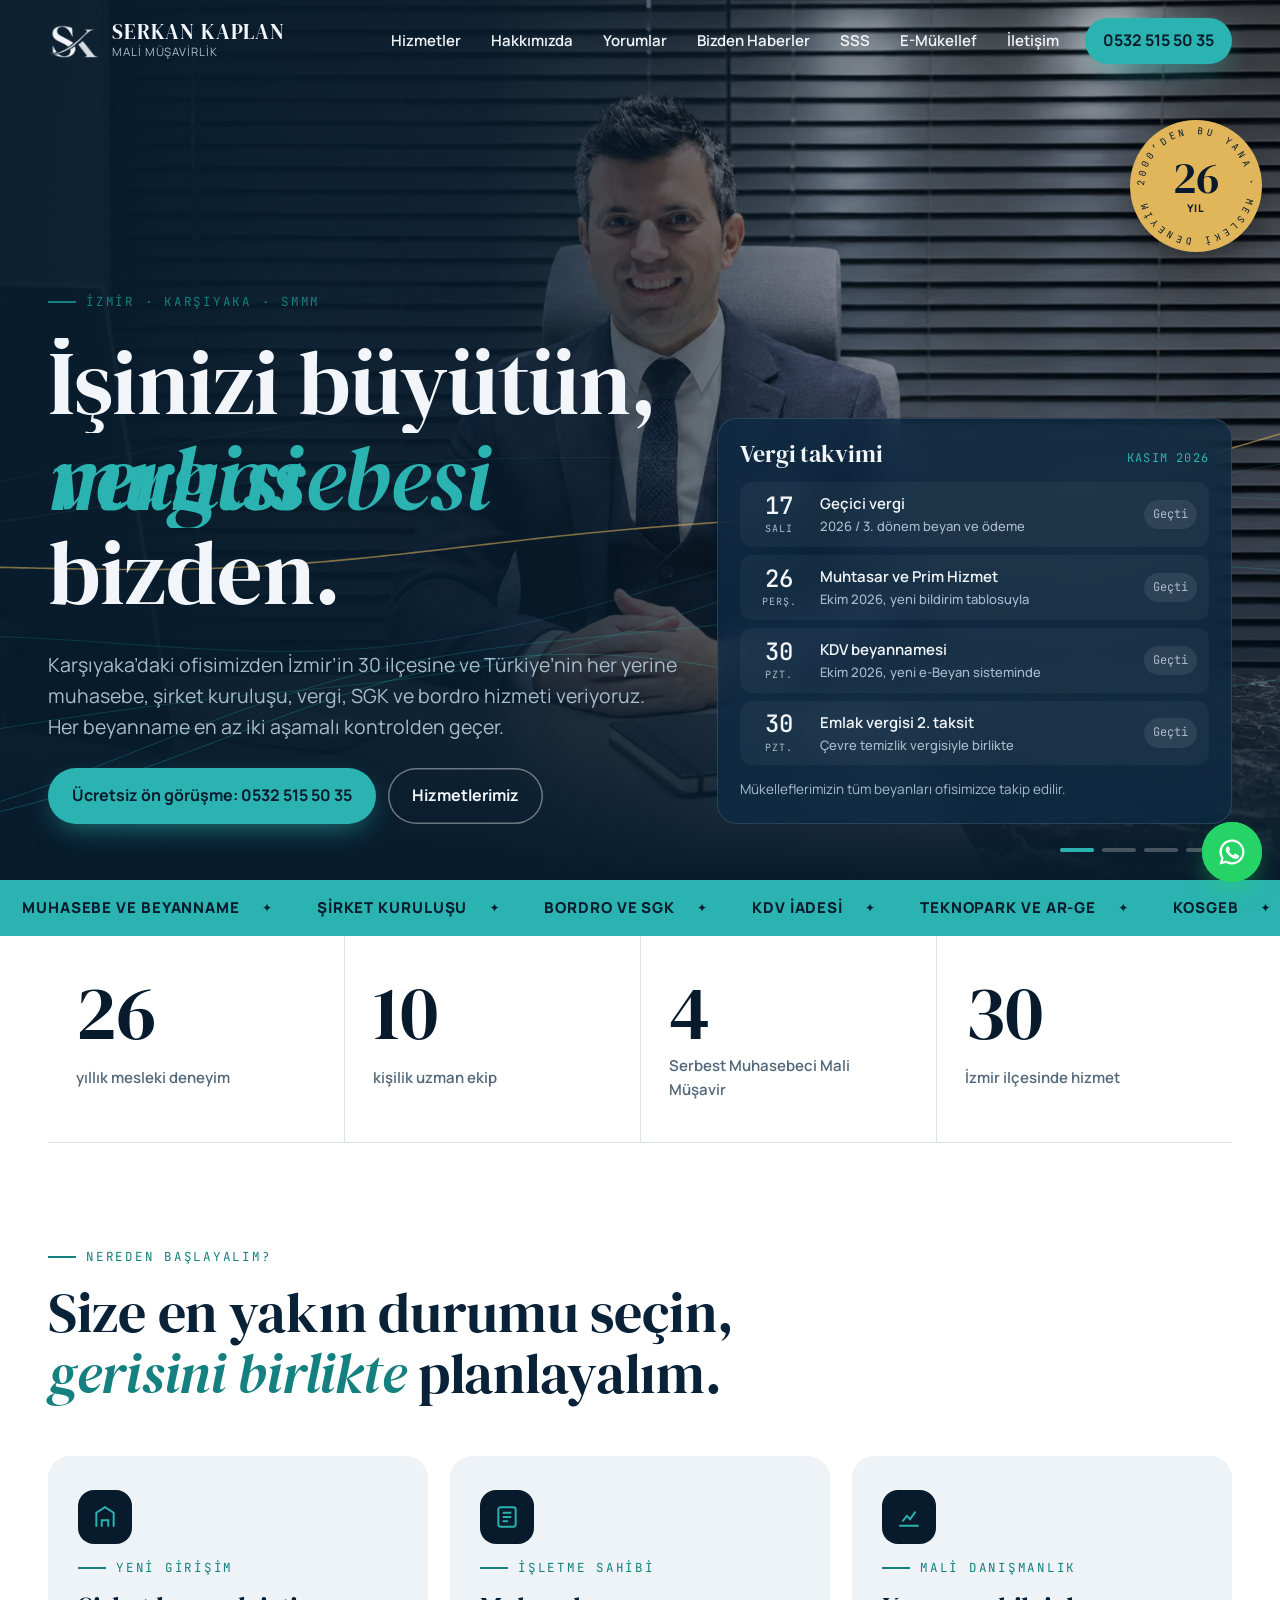
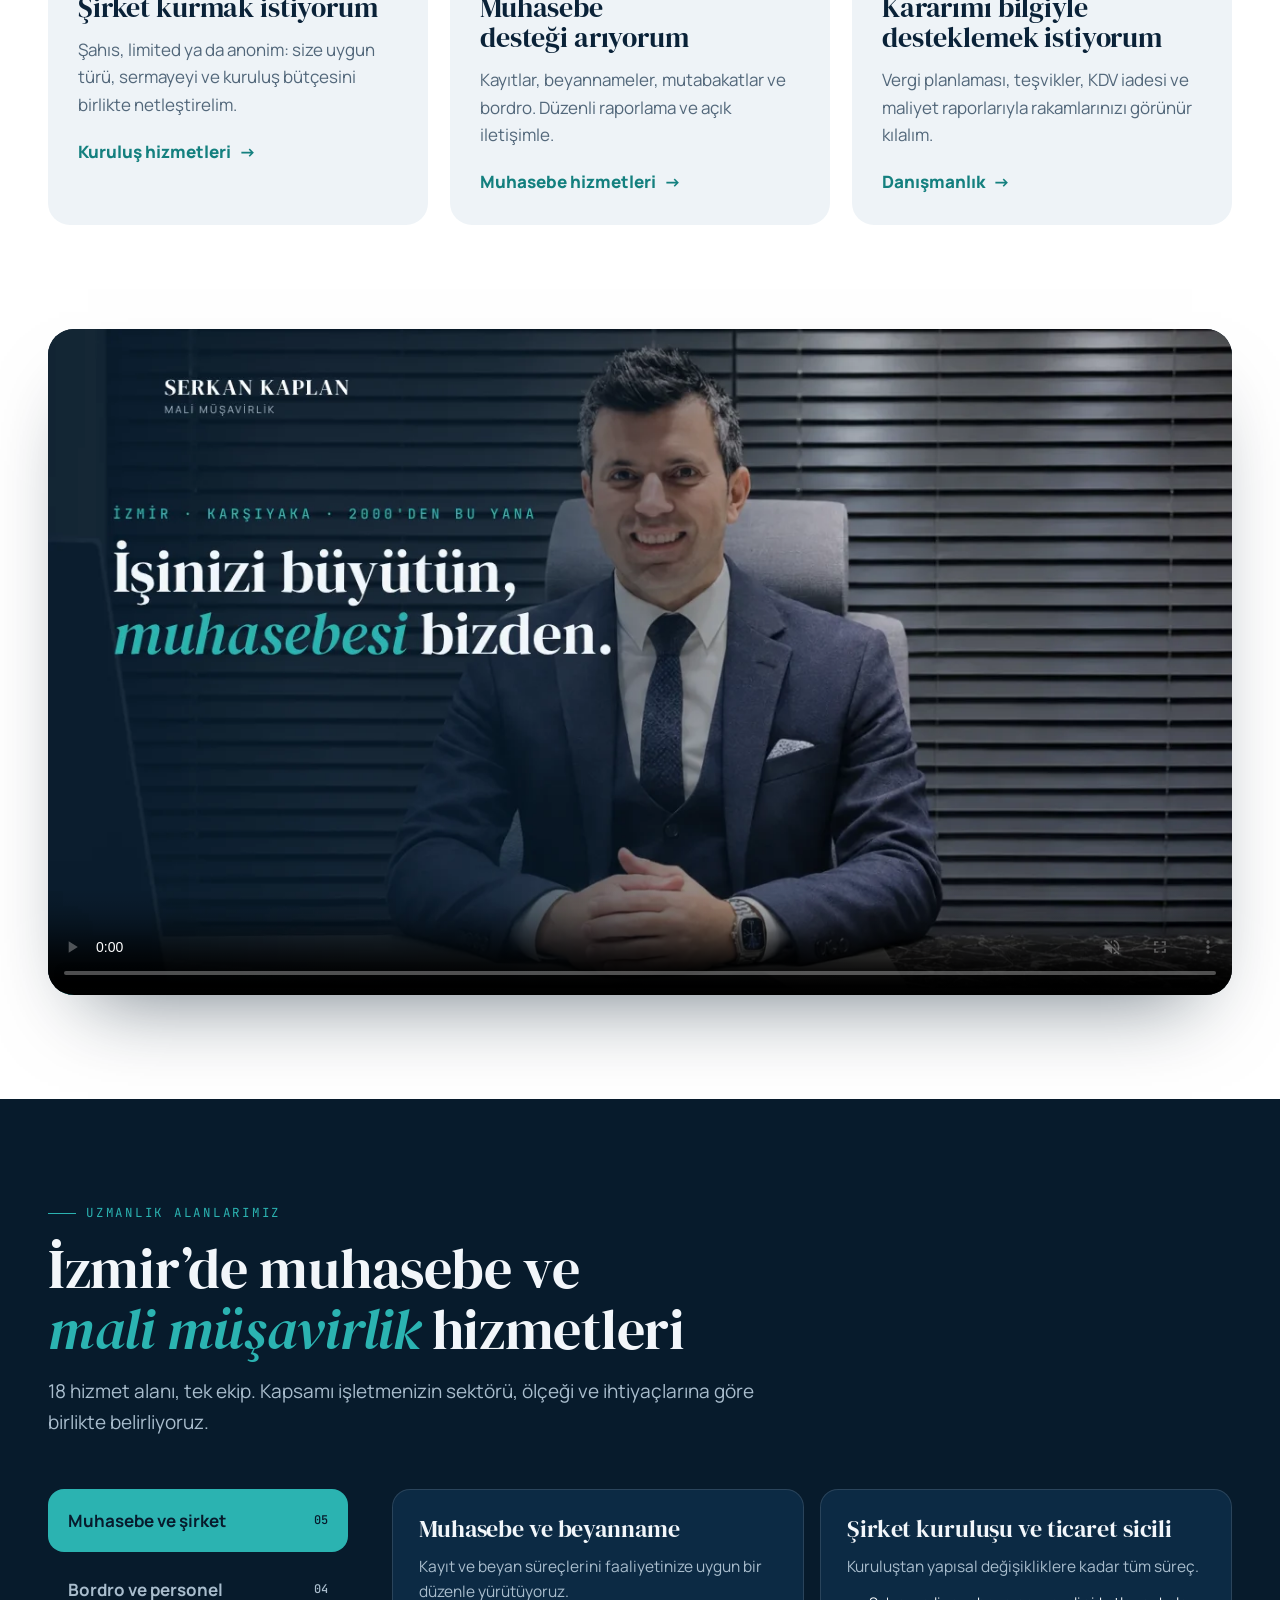
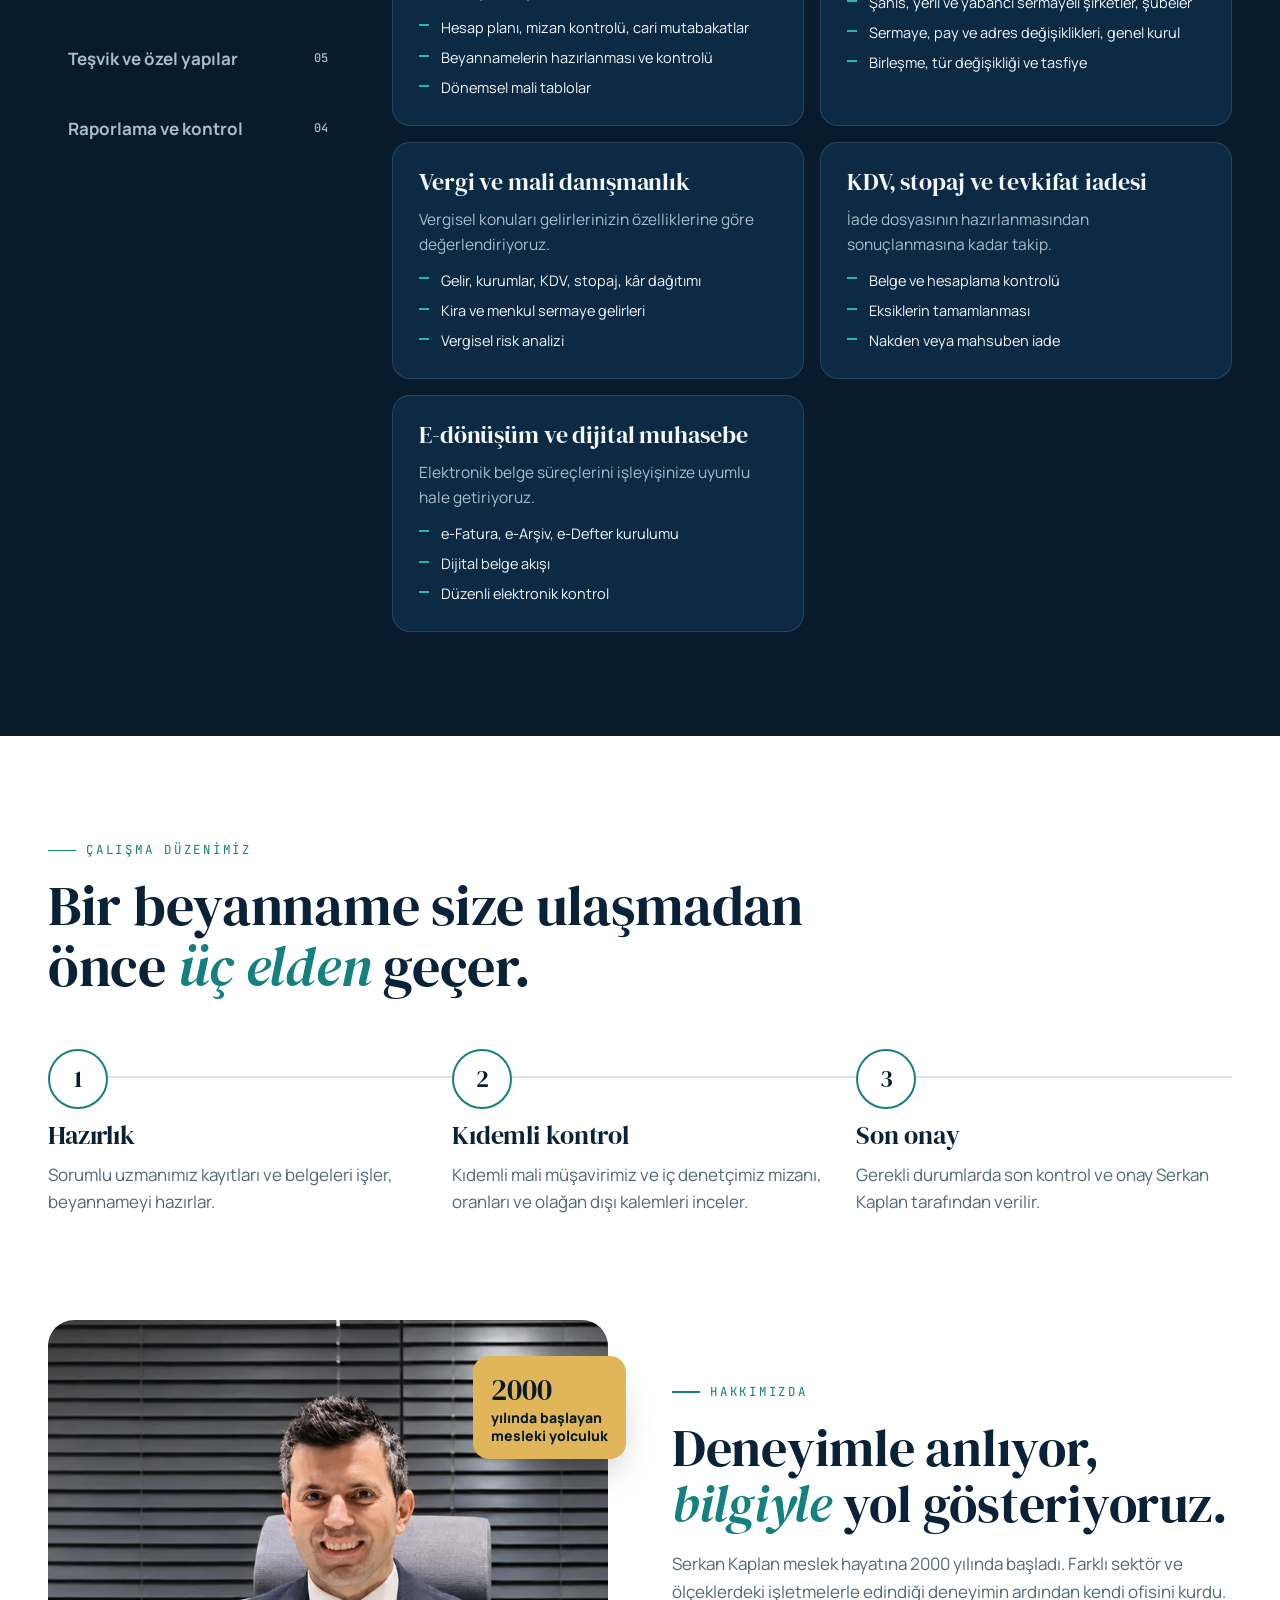
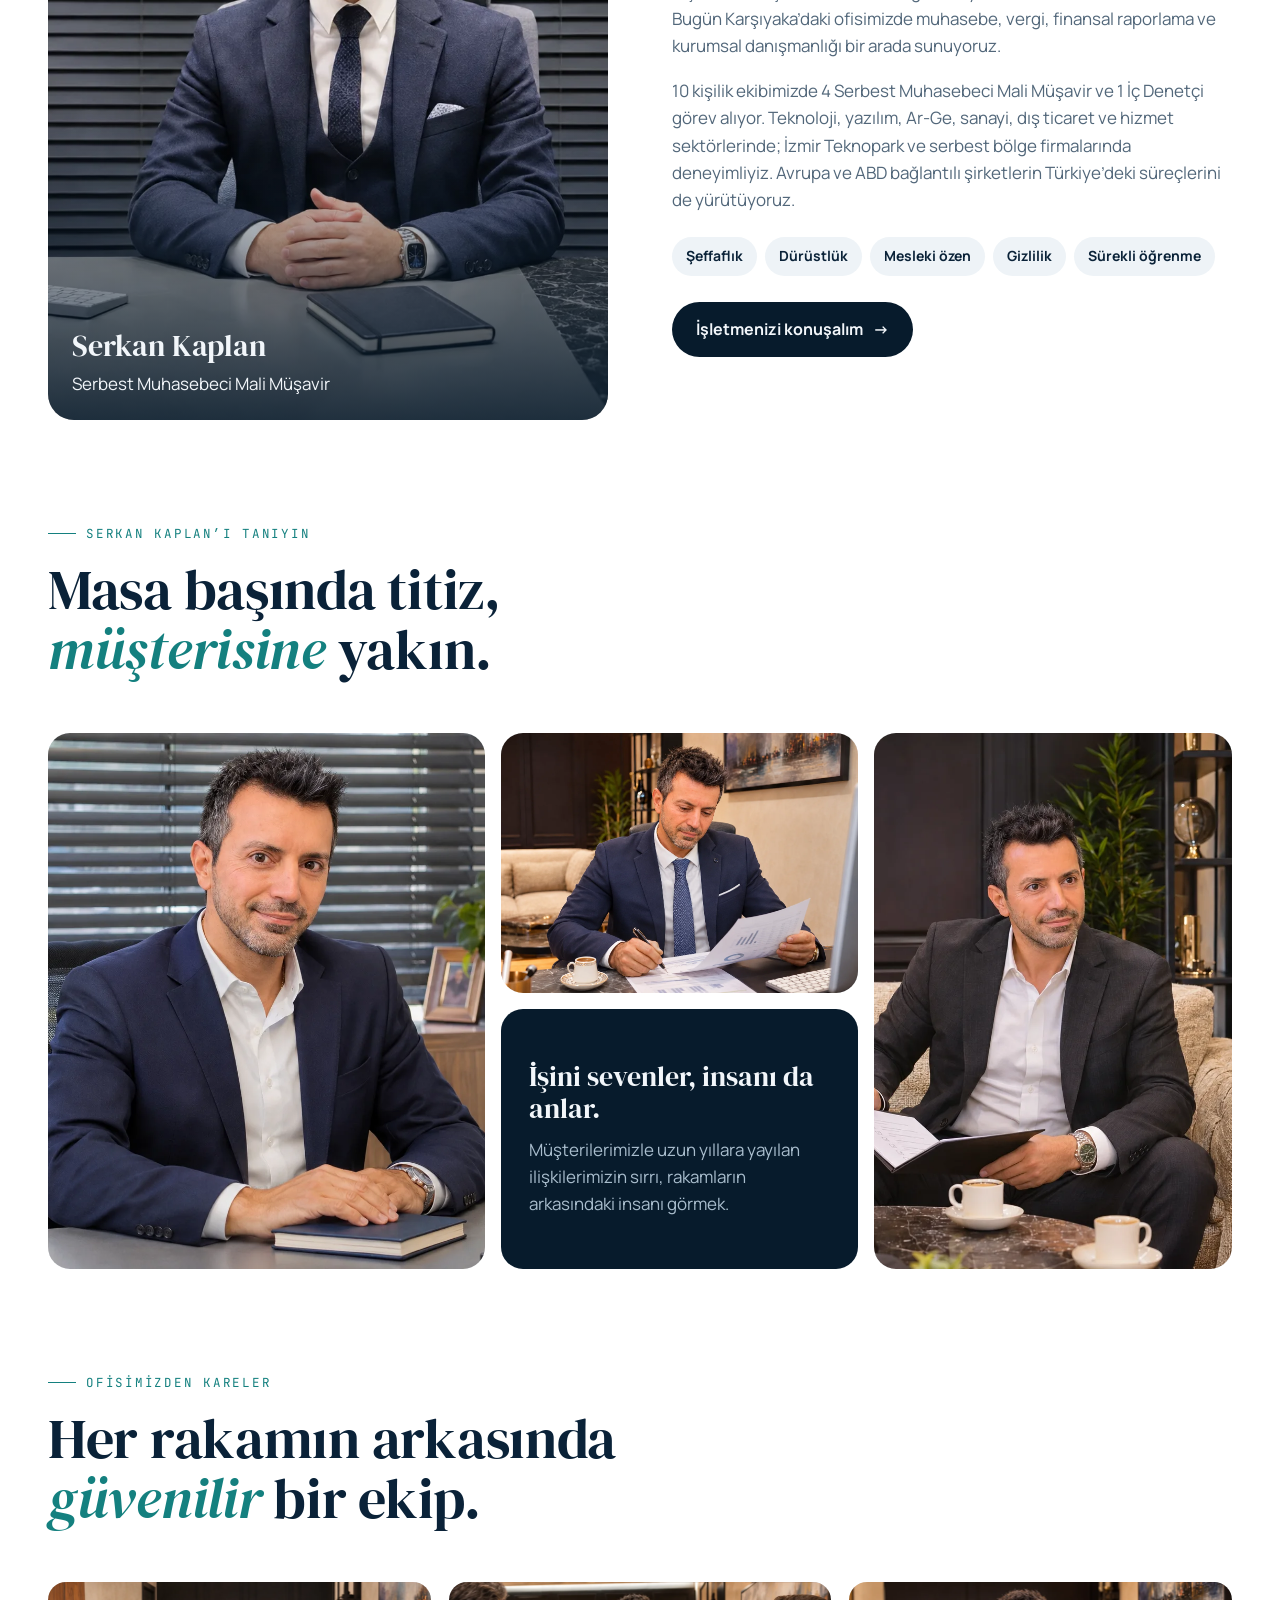
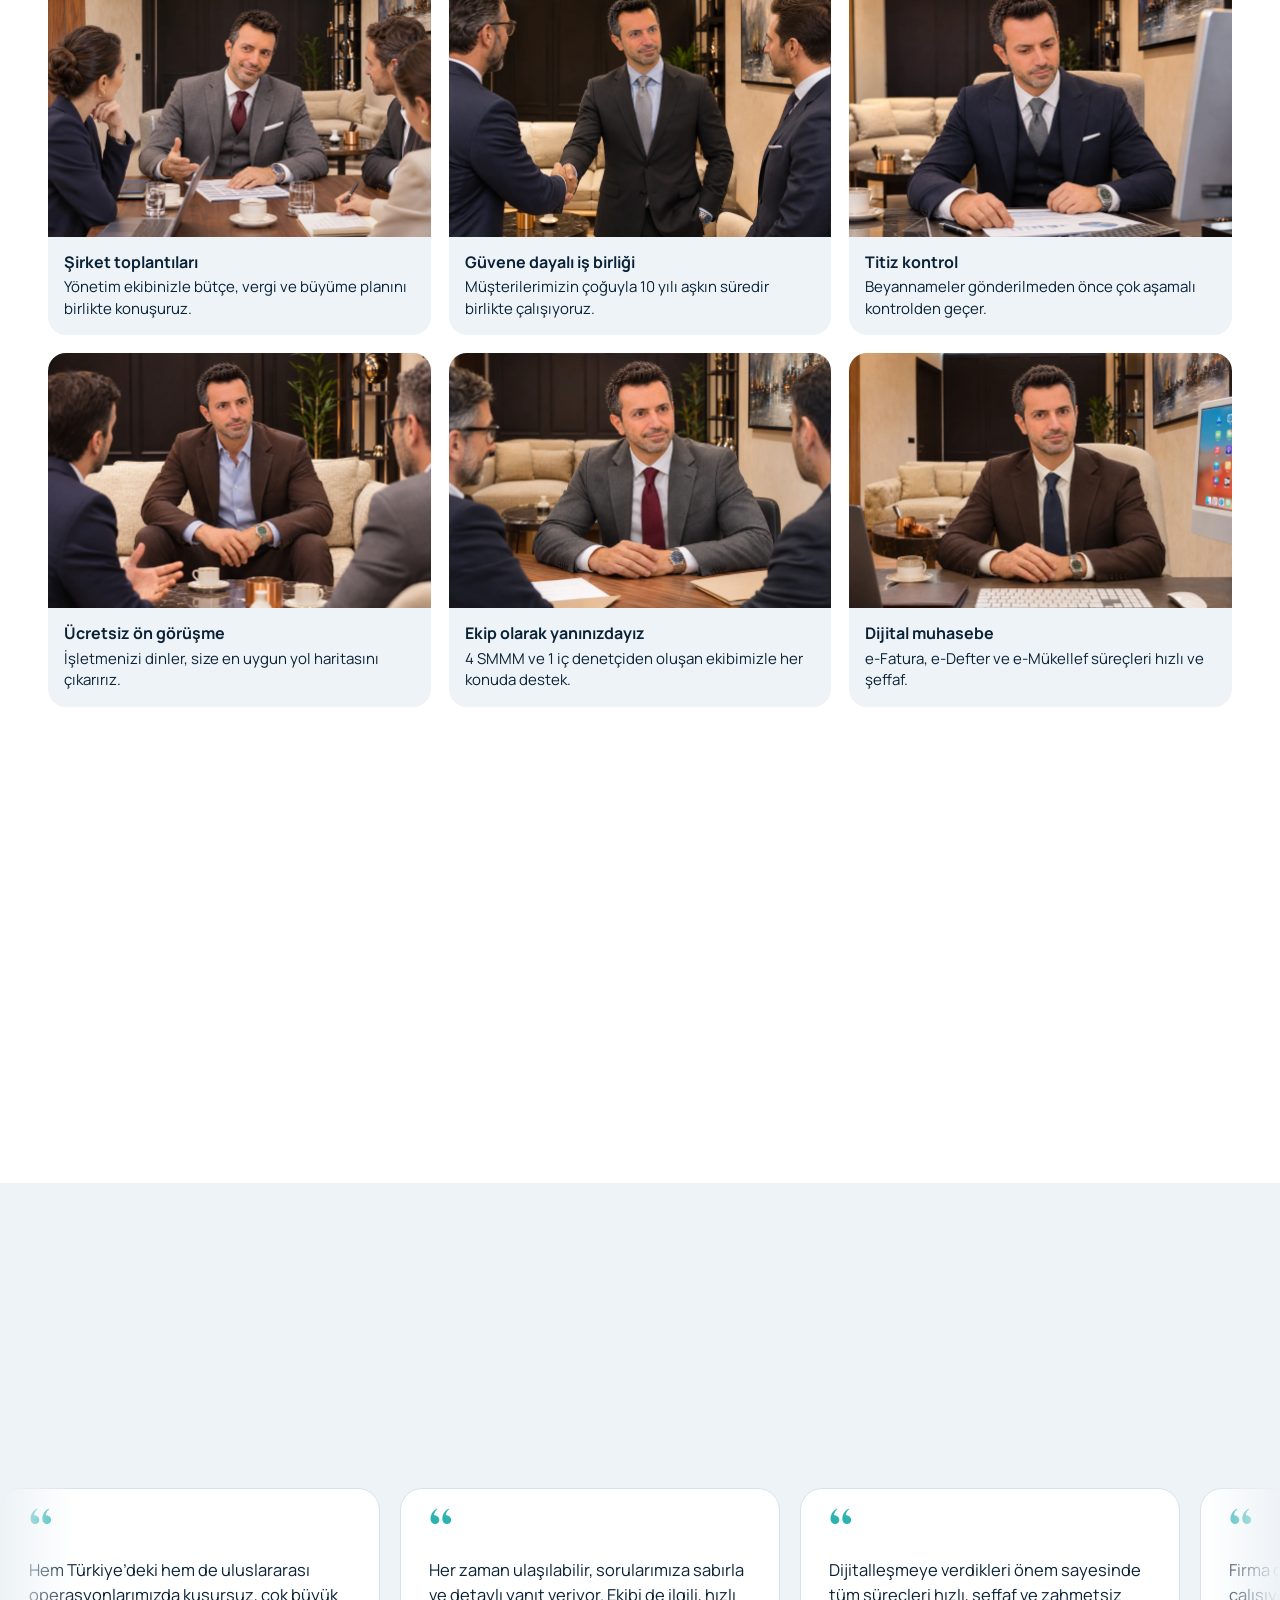
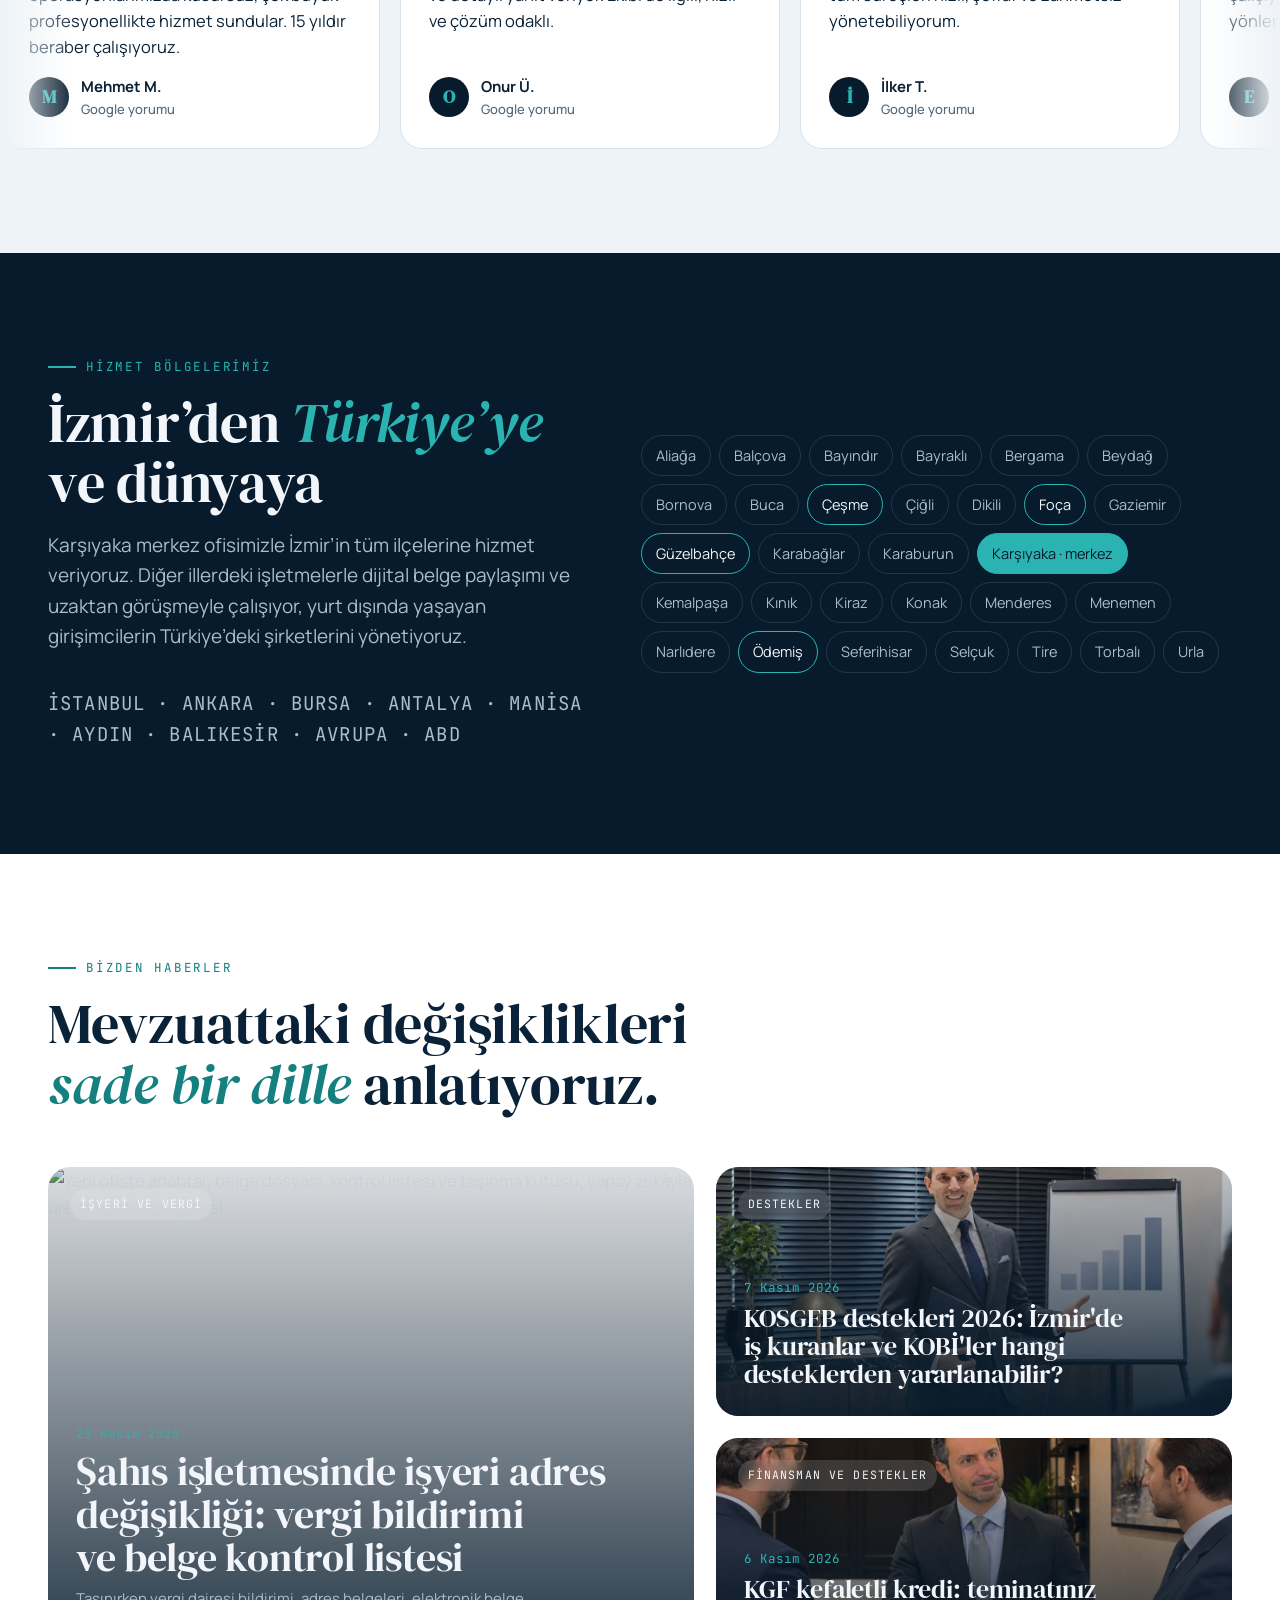
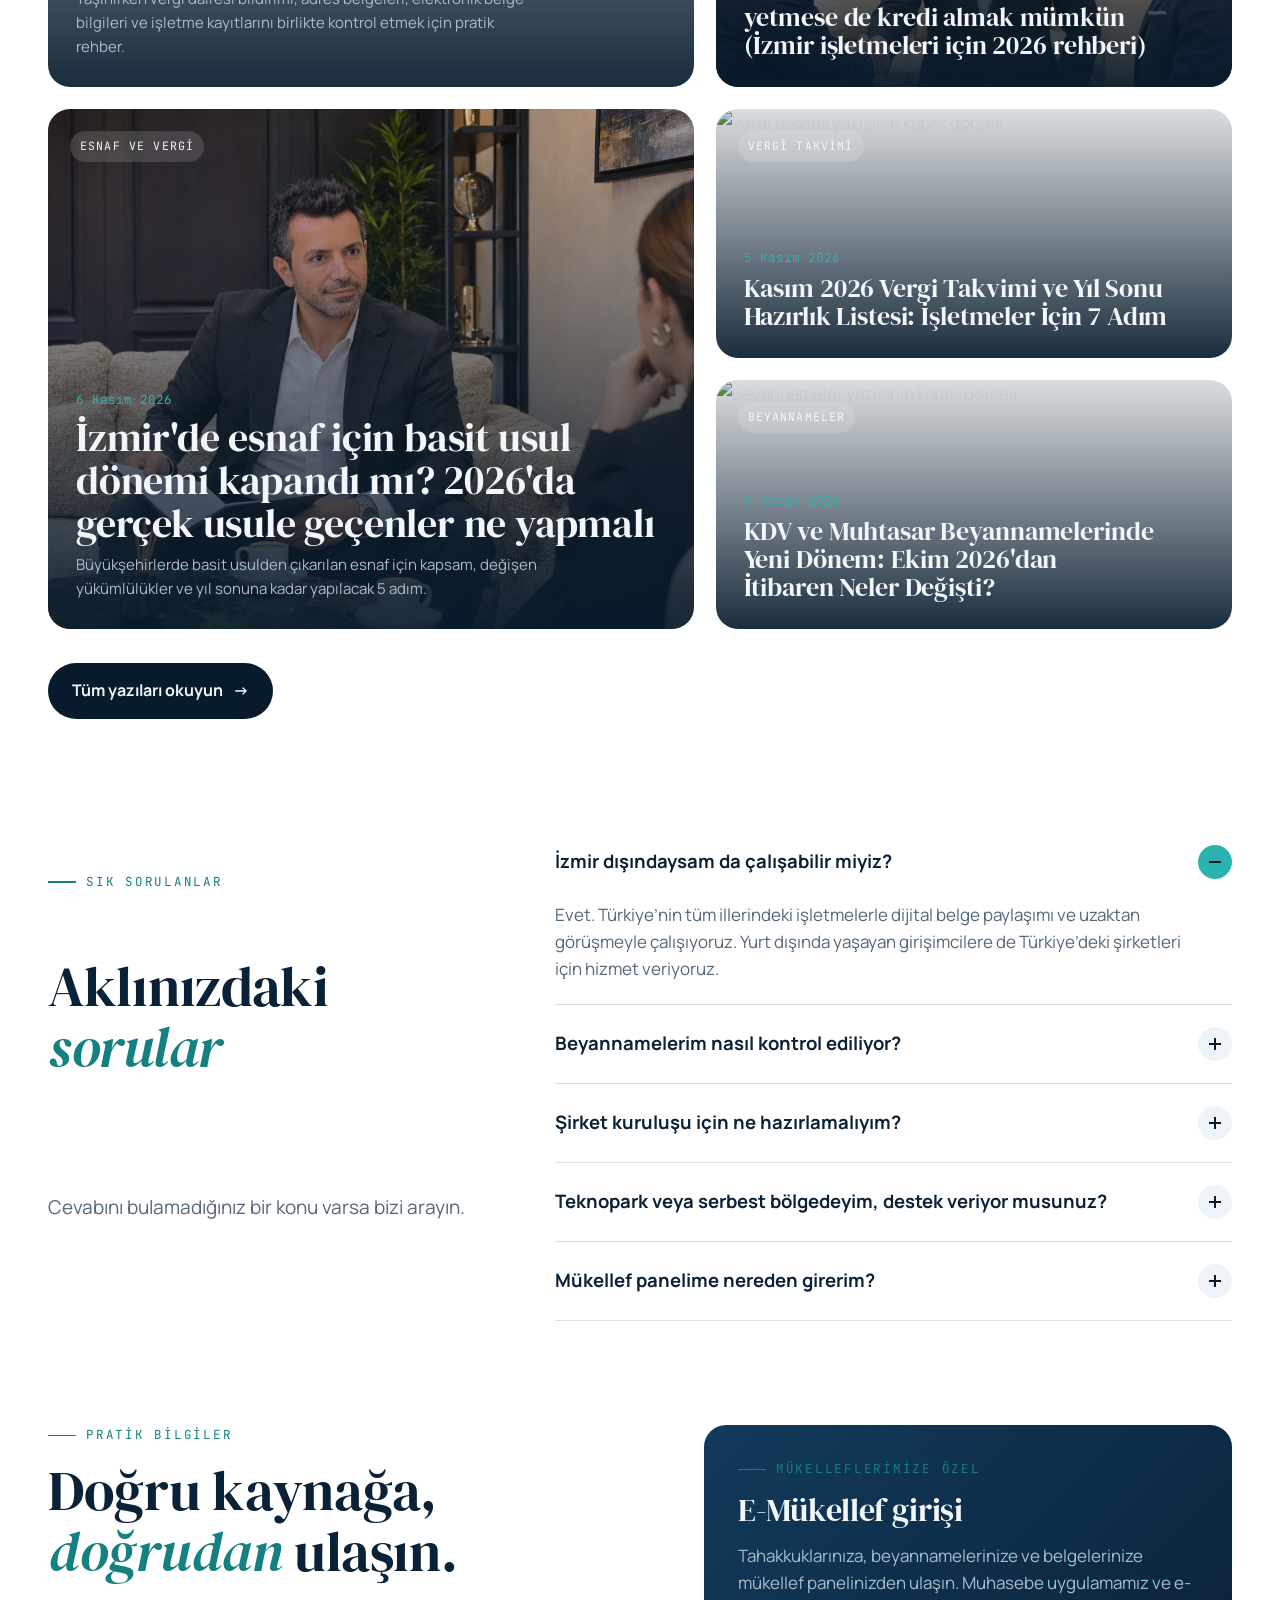
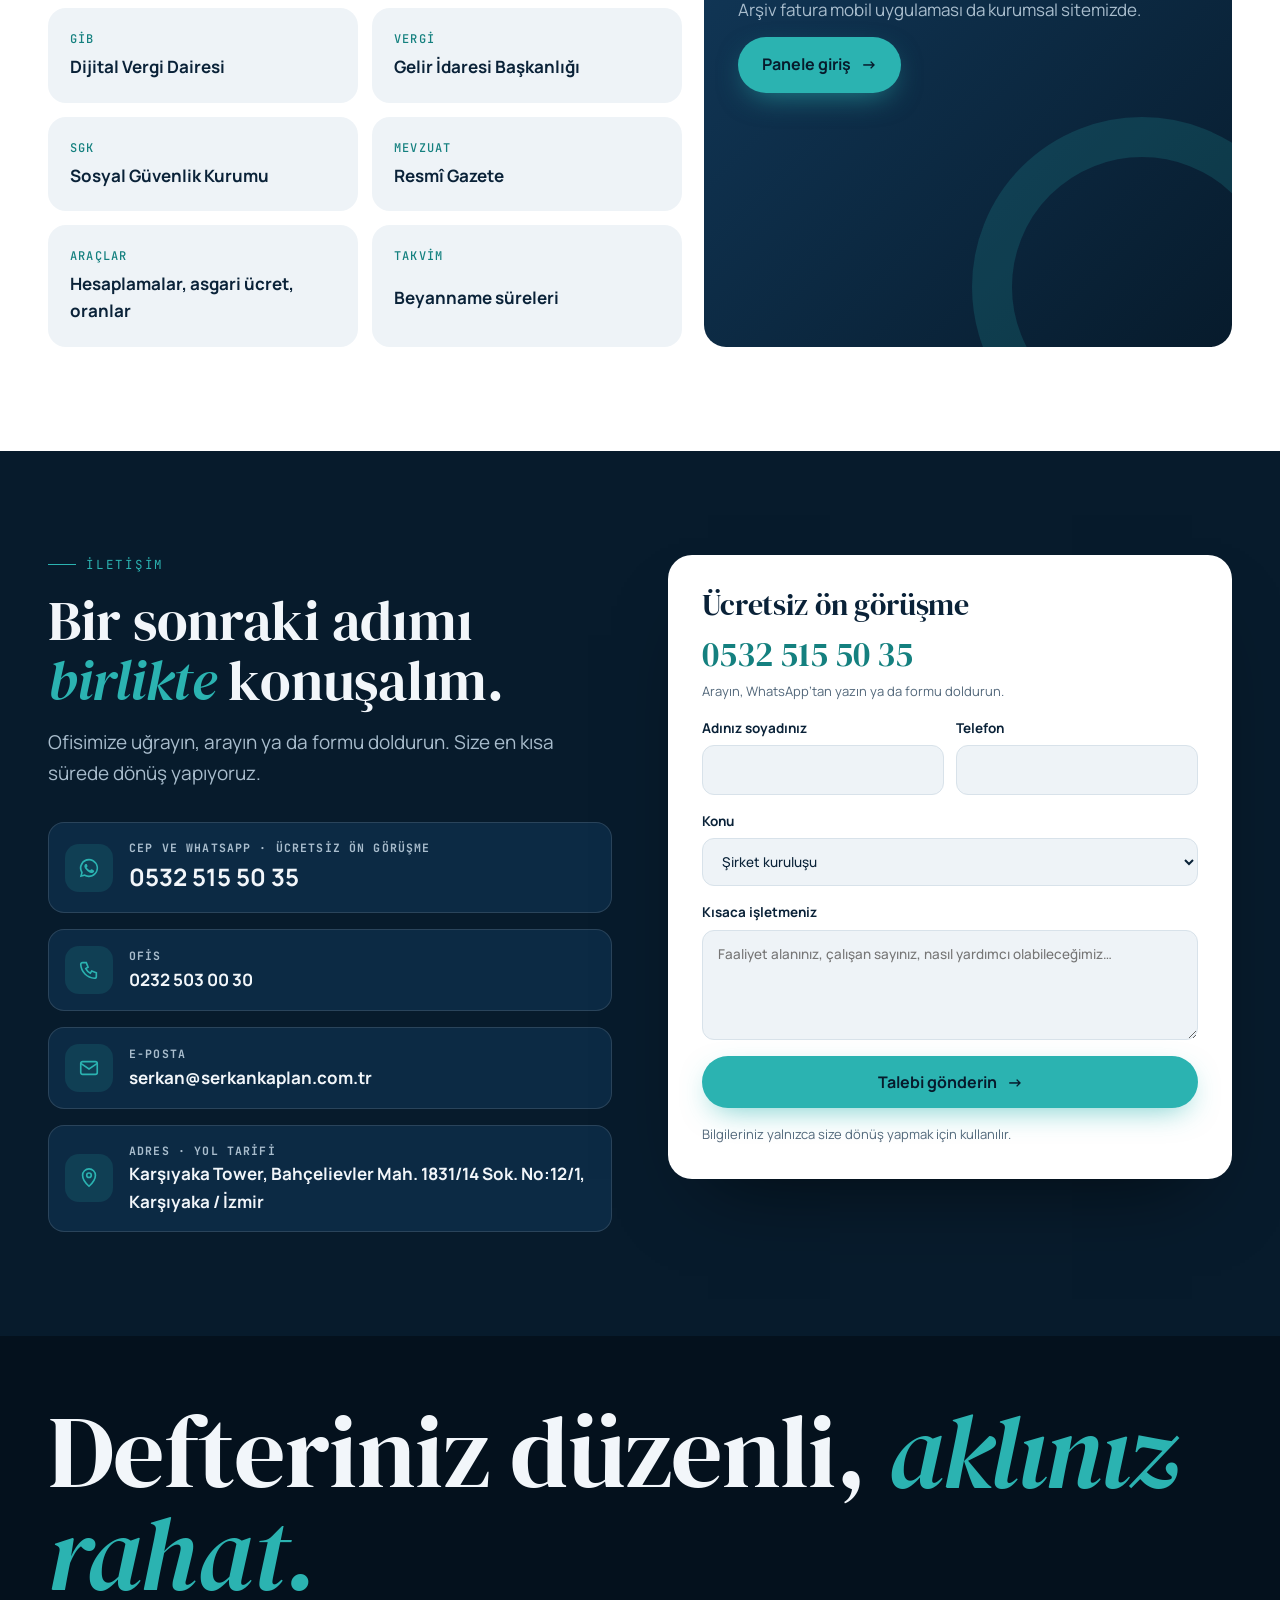
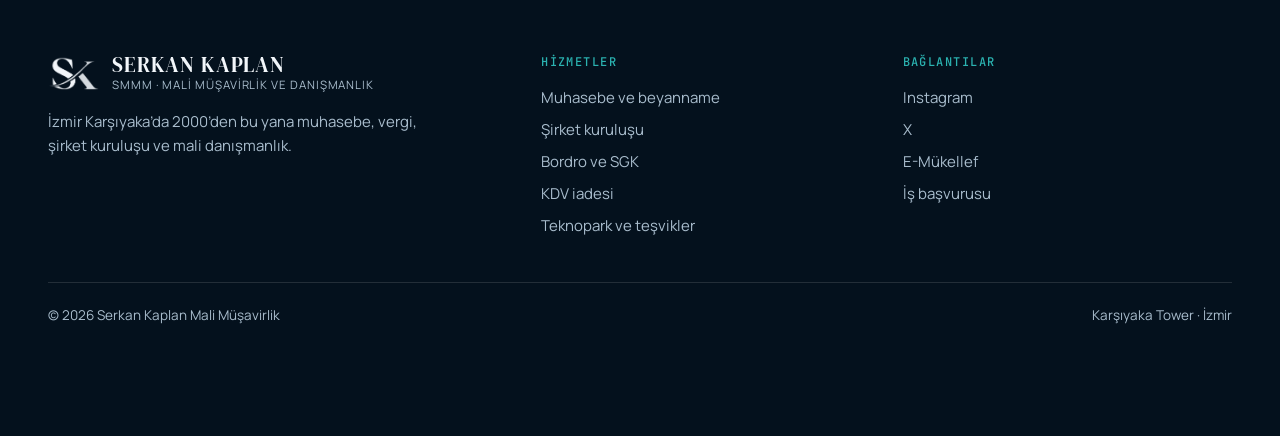
==== commit d86af290: "Bizden Haberler: işyeri adres değişikliği rehberi ve açıklayıcı görsel kartı" ====
--- a/index.html
+++ b/index.html
@@ -22,7 +22,7 @@
 <link rel="preconnect" href="https://fonts.gstatic.com" crossorigin>
 <link rel="stylesheet" href="https://fonts.googleapis.com/css2?family=DM+Serif+Display:ital@0;1&family=Manrope:wght@400;500;600;700;800&family=JetBrains+Mono:wght@400;500&display=swap">
 <script type="application/ld+json">
-{"@context":"https://schema.org","@type":"AccountingService","name":"SMMM Serkan Kaplan - İzmir Karşıyaka Mali Müşavir","alternateName":["Serkan Kaplan Mali Müşavirlik","İzmir Karşıyaka Mali Müşavir Serkan Kaplan"],"description":"İzmir Karşıyaka'da muhasebe, şirket kuruluşu, vergi, SGK ve mali danışmanlık hizmetleri.","url":"https://smmmserkankaplan-cell.github.io/smmmserkankaplan/","image":"https://smmmserkankaplan-cell.github.io/smmmserkankaplan/img/og.jpg","telephone":"+905325155035","email":"serkan@serkankaplan.com.tr","foundingDate":"2000","address":{"@type":"PostalAddress","streetAddress":"Bahçelievler Mah. 1831/14 Sok. No:12 D:1 Karşıyaka Tower","addressLocality":"Karşıyaka","addressRegion":"İzmir","postalCode":"35600","addressCountry":"TR"},"geo":{"@type":"GeoCoordinates","latitude":38.467953,"longitude":27.113017},"areaServed":["Karşıyaka","Bayraklı","Çiğli","İzmir","Türkiye"],"sameAs":["https://www.serkankaplan.com.tr/","https://serkan-kaplan.lemony-fern-1702.chatgpt.site/","https://www.instagram.com/smmmserkankaplan/","https://x.com/SERKANSMMM","https://www.facebook.com/p/SMMM-Serkan-Kaplan-100065367854581/","https://tr.foursquare.com/v/mali-m%C3%BC%C5%9Favir-serkan-kaplan/5d84c6c5632d600007a4e62d","https://www.aratsana.com/firma/izmir-karsiyaka-mali-musavir-serkan-kaplan-78tt","https://www.kariyer.net/firma-profil/smmm-serkan-kaplan-219550-251463"]}
+{"@context":"https://schema.org","@type":"AccountingService","name":"Serkan Kaplan Mali Müşavirlik","description":"İzmir Karşıyaka'da muhasebe, şirket kuruluşu, vergi, SGK ve mali danışmanlık hizmetleri.","url":"https://smmmserkankaplan-cell.github.io/smmmserkankaplan/","image":"https://smmmserkankaplan-cell.github.io/smmmserkankaplan/img/og.jpg","telephone":"+905325155035","email":"serkan@serkankaplan.com.tr","foundingDate":"2000","address":{"@type":"PostalAddress","streetAddress":"Karşıyaka Tower, Bahçelievler Mah. 1831/14 Sok. No:12/1","addressLocality":"Karşıyaka","addressRegion":"İzmir","addressCountry":"TR"},"areaServed":["İzmir","Türkiye"],"sameAs":["https://www.instagram.com/smmmserkankaplan/","https://x.com/SERKANSMMM"]}
 </script>
 <style>
 /* Layout: lacivert "gece" bantları ile beyaz "kâğıt" bantları sırayla akar; kahraman alanında tam genişlik portre + akan grafik çizgileri; tek görünüm (tasarım bilerek sabit lacivert/beyaz) */
@@ -662,48 +662,48 @@
     </div>
     <!-- HABERLER:BASLA (haberler/olustur.py uretir) -->
     <div class="news" style="margin-bottom:22px">
-      <a class="post big rv" href="haberler/kosgeb-destekleri-2026-izmir-girisimci-kobi.html">
+      <a class="post big rv" href="https://serkan-kaplan.lemony-fern-1702.chatgpt.site/yazilar/sahis-isletmesinde-isyeri-adres-degisikligi-vergi-bildirimi-ve-belge-kontrol-listesi-6ce2bd95">
+        <img class="bg" src="https://serkan-kaplan.lemony-fern-1702.chatgpt.site/media/a481dff3-4926-4023-a026-63619287bc57.png" alt="Yeni ofiste anahtar, belge dosyası, kontrol listesi ve taşınma kutusu; yapay zekâyla üretilmiş temsili görsel." loading="lazy" decoding="async" style="width:100%;height:100%;object-fit:cover">
+        <span class="tag">İşyeri ve vergi</span>
+        <time datetime="2026-11-21">21 Kasım 2026</time>
+        <h3>Şahıs işletmesinde işyeri adres değişikliği: vergi bildirimi ve belge kontrol listesi</h3>
+        <p>Taşınırken vergi dairesi bildirimi, adres belgeleri, elektronik belge bilgileri ve işletme kayıtlarını birlikte kontrol etmek için pratik rehber.</p>
+      </a>
+      <div class="news-side">
+      <a class="post rv" href="haberler/kosgeb-destekleri-2026-izmir-girisimci-kobi.html">
         <img class="bg" src="img/haber-anlatim.jpg" alt="Destekler yazısının kapak görseli" loading="lazy" decoding="async" style="width:100%;height:100%;object-fit:cover">
         <span class="tag">Destekler</span>
         <time datetime="2026-11-07">7 Kasım 2026</time>
         <h3>KOSGEB destekleri 2026: İzmir&#x27;de iş kuranlar ve KOBİ&#x27;ler hangi desteklerden yararlanabilir?</h3>
-        <p>2026&#x27;da yenilenen KOSGEB Girişimci Destek Programı, imalatçılar için dijital dönüşüm ve kapasite destekleri, başvuru şartları ve 5 adımlık hazırlık.</p>
       </a>
-      <div class="news-side">
       <a class="post rv" href="haberler/kgf-kefaletli-kredi-izmir-isletmeler-2026.html">
         <img class="bg" src="img/haber-tokalasma.jpg" alt="Finansman ve destekler yazısının kapak görseli" loading="lazy" decoding="async" style="width:100%;height:100%;object-fit:cover">
         <span class="tag">Finansman ve destekler</span>
         <time datetime="2026-11-06">6 Kasım 2026</time>
         <h3>KGF kefaletli kredi: teminatınız yetmese de kredi almak mümkün (İzmir işletmeleri için 2026 rehberi)</h3>
       </a>
-      <a class="post rv" href="haberler/basit-usulden-gercek-usule-gecis-izmir-esnaf-2026.html">
+      </div>
+    </div>
+    <div class="news">
+      <a class="post big rv" href="haberler/basit-usulden-gercek-usule-gecis-izmir-esnaf-2026.html">
         <img class="bg" src="img/haber-gorusme.jpg" alt="Esnaf ve vergi yazısının kapak görseli" loading="lazy" decoding="async" style="width:100%;height:100%;object-fit:cover">
         <span class="tag">Esnaf ve vergi</span>
         <time datetime="2026-11-06">6 Kasım 2026</time>
         <h3>İzmir&#x27;de esnaf için basit usul dönemi kapandı mı? 2026&#x27;da gerçek usule geçenler ne yapmalı</h3>
+        <p>Büyükşehirlerde basit usulden çıkarılan esnaf için kapsam, değişen yükümlülükler ve yıl sonuna kadar yapılacak 5 adım.</p>
       </a>
-      </div>
-    </div>
-    <div class="news">
-      <a class="post big rv" href="https://serkan-kaplan.lemony-fern-1702.chatgpt.site/yazilar/kasim-2026-vergi-takvimi-ve-yil-sonu-hazirlik-listesi-isletmeler-icin-7-adim-ada47fbd">
+      <div class="news-side">
+      <a class="post rv" href="https://serkan-kaplan.lemony-fern-1702.chatgpt.site/yazilar/kasim-2026-vergi-takvimi-ve-yil-sonu-hazirlik-listesi-isletmeler-icin-7-adim-ada47fbd">
         <img class="bg" src="https://serkan-kaplan.lemony-fern-1702.chatgpt.site/media/cd315f5e-1f3e-420d-ad13-d73277f4f1a2.jpg" alt="Vergi takvimi yazısının kapak görseli" loading="lazy" decoding="async" style="width:100%;height:100%;object-fit:cover">
         <span class="tag">Vergi takvimi</span>
         <time datetime="2026-11-05">5 Kasım 2026</time>
         <h3>Kasım 2026 Vergi Takvimi ve Yıl Sonu Hazırlık Listesi: İşletmeler İçin 7 Adım</h3>
-        <p>Kasım ayı beyan ve ödeme takvimi ile yıl sonuna hazırlık için kontrol listesi.</p>
       </a>
-      <div class="news-side">
       <a class="post rv" href="https://serkan-kaplan.lemony-fern-1702.chatgpt.site/yazilar/kdv-ve-muhtasar-beyannamelerinde-yeni-donem-ekim-2026-dan-itibaren-neler-degisti-b9f0caa6">
         <img class="bg" src="https://serkan-kaplan.lemony-fern-1702.chatgpt.site/media/d45f84fb-b38b-4aa1-bf8c-ce13a248f661.jpg" alt="Beyannameler yazısının kapak görseli" loading="lazy" decoding="async" style="width:100%;height:100%;object-fit:cover">
         <span class="tag">Beyannameler</span>
         <time datetime="2026-11-05">5 Kasım 2026</time>
         <h3>KDV ve Muhtasar Beyannamelerinde Yeni Dönem: Ekim 2026&#x27;dan İtibaren Neler Değişti?</h3>
-      </a>
-      <a class="post rv" href="https://serkan-kaplan.lemony-fern-1702.chatgpt.site/yazilar/2027-yeniden-degerleme-orani-27-83-oldu-vergi-harc-ve-cezalar-ne-kadar-artacak-cea363b4">
-        <img class="bg" src="https://serkan-kaplan.lemony-fern-1702.chatgpt.site/media/0051a4a3-5d47-4f3e-8433-1bd12a31243c.jpg" alt="Mali planlama yazısının kapak görseli" loading="lazy" decoding="async" style="width:100%;height:100%;object-fit:cover">
-        <span class="tag">Mali planlama</span>
-        <time datetime="2026-11-05">5 Kasım 2026</time>
-        <h3>2027 vergi, harç ve ceza artışlarına hazırlık: yeniden değerleme rehberi</h3>
       </a>
       </div>
     </div>
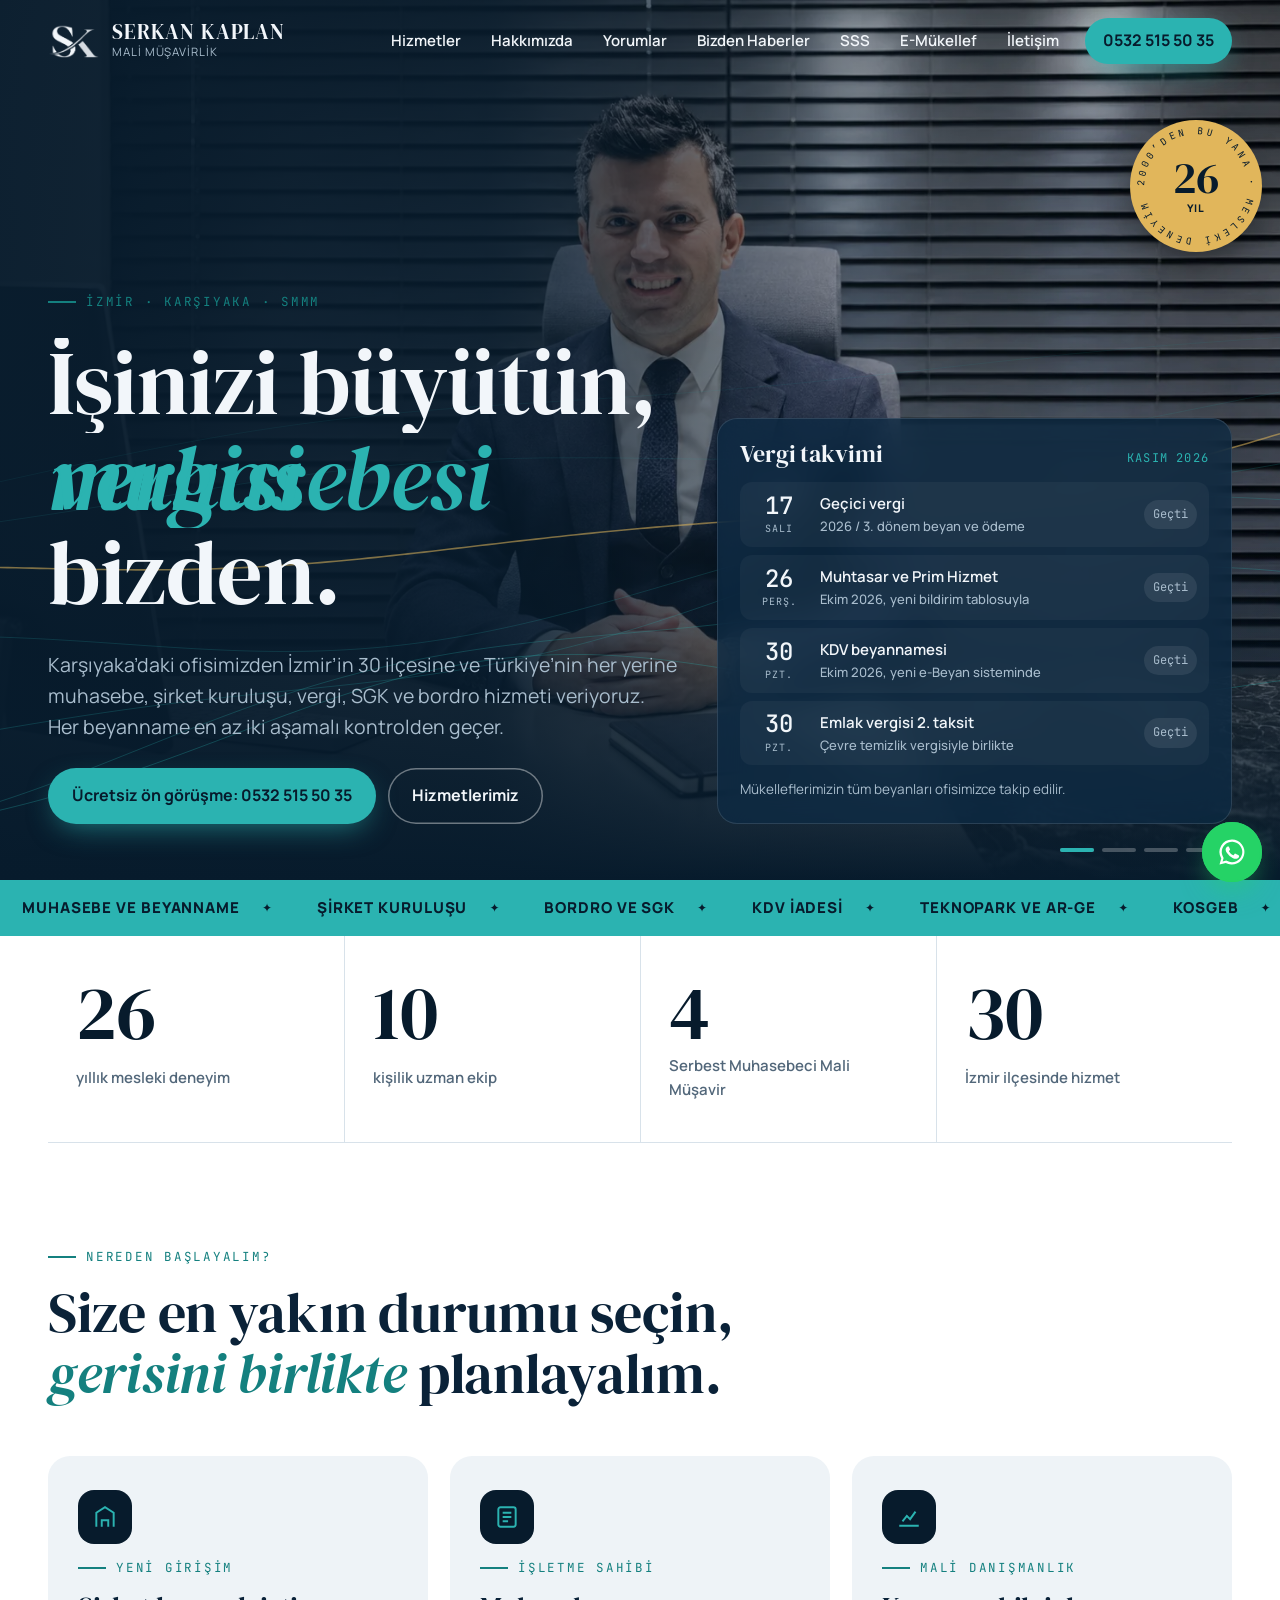
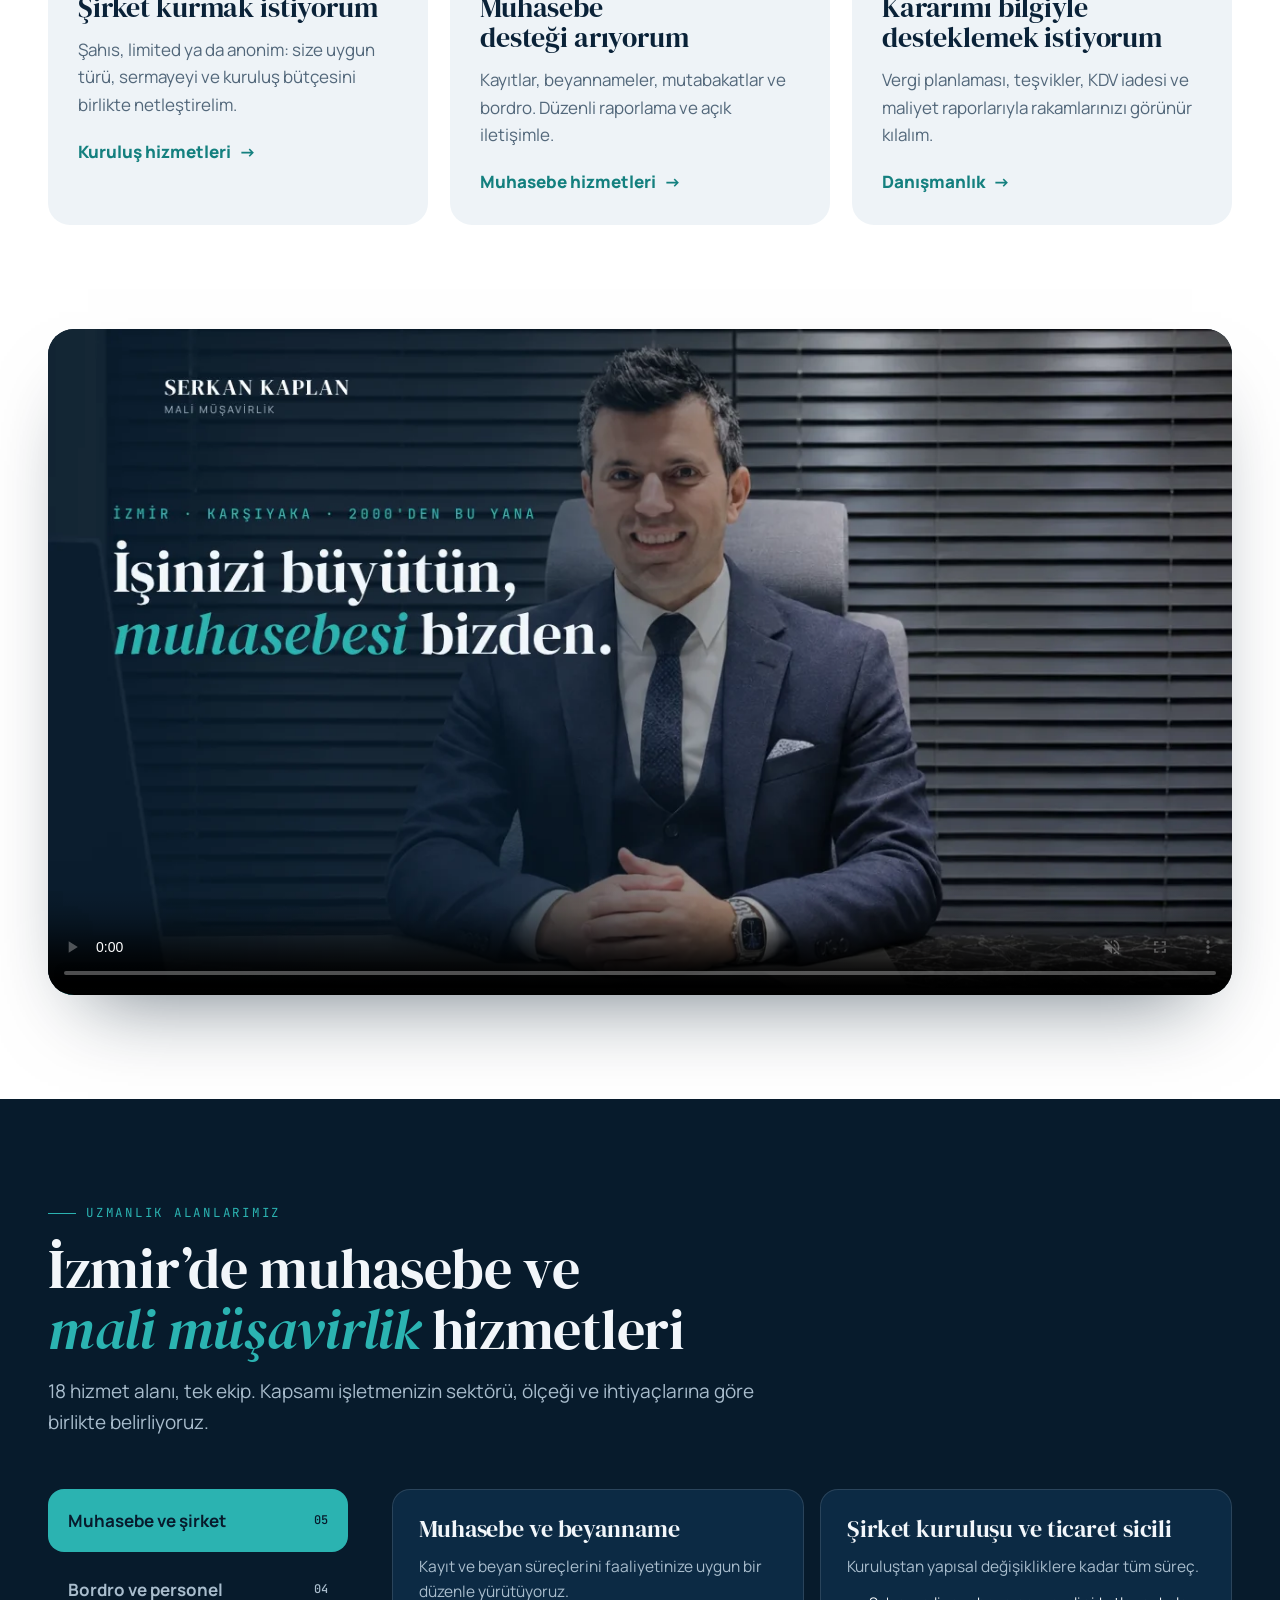
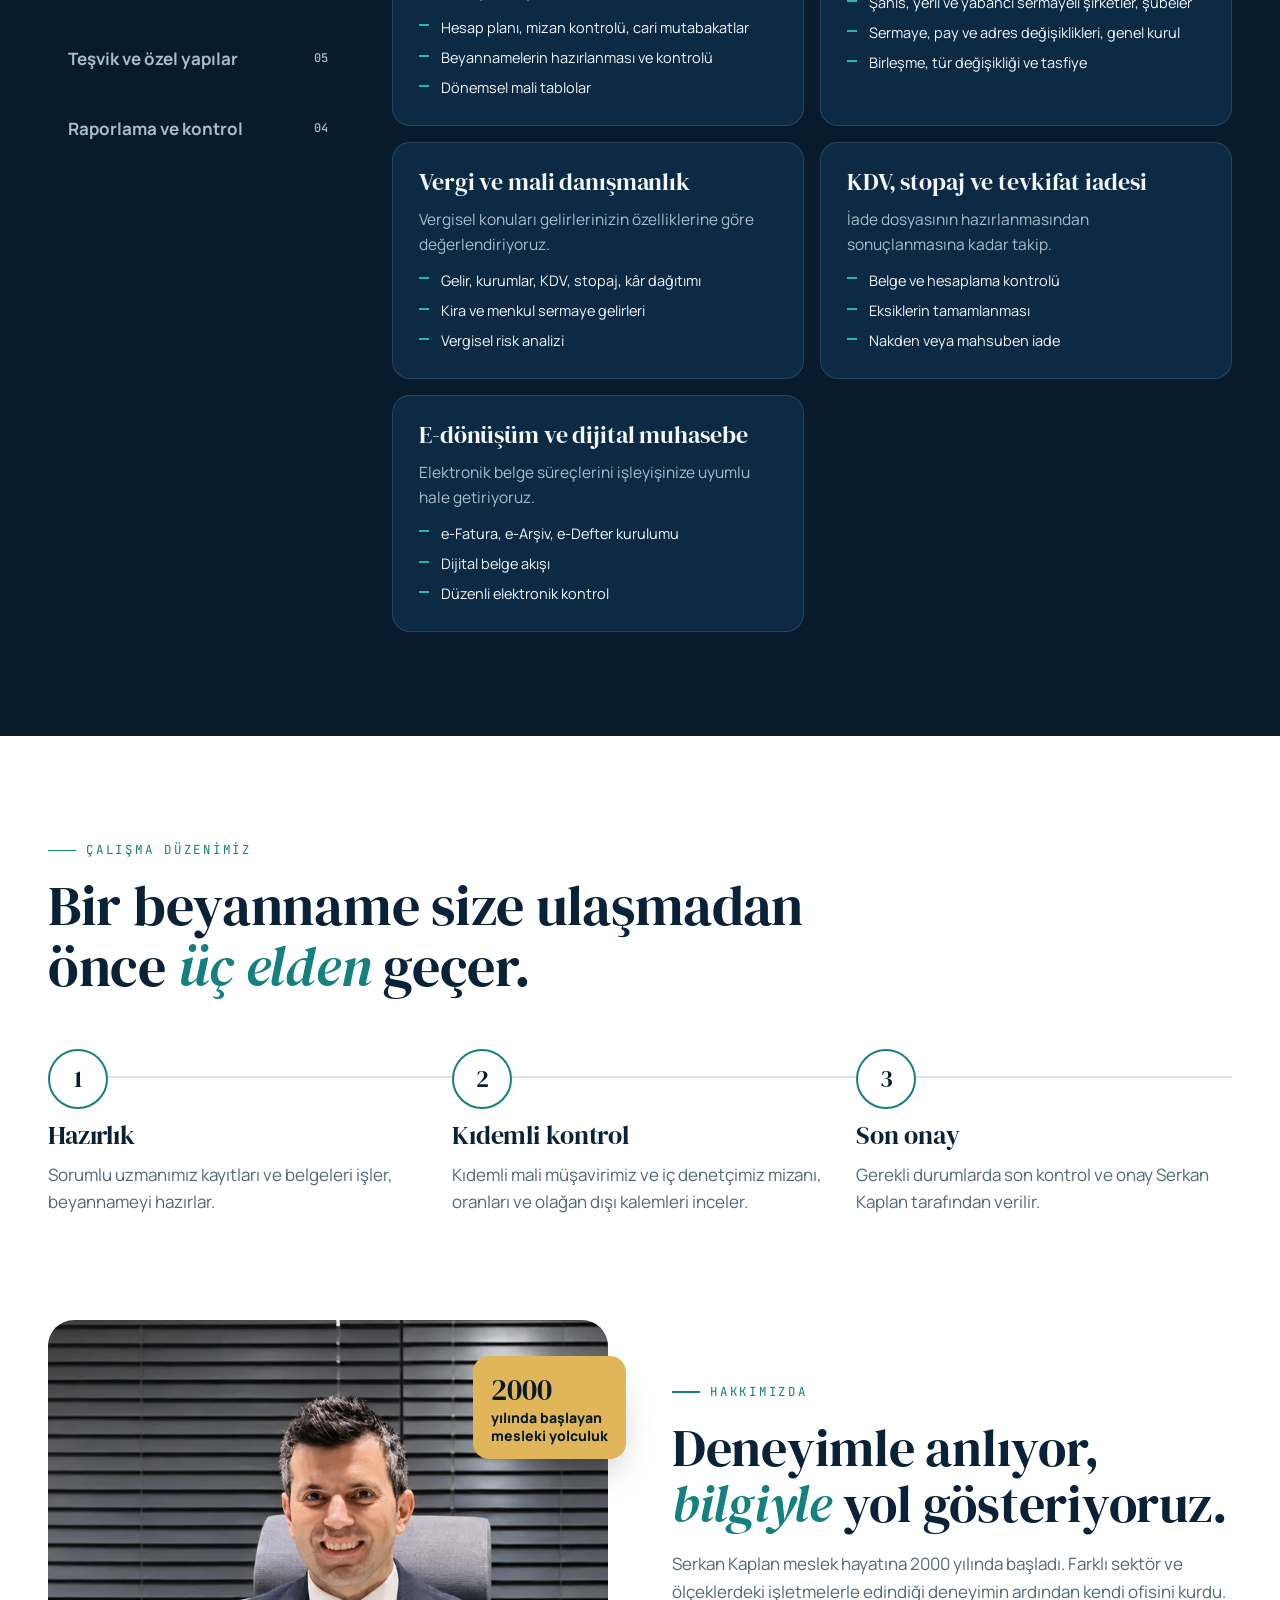
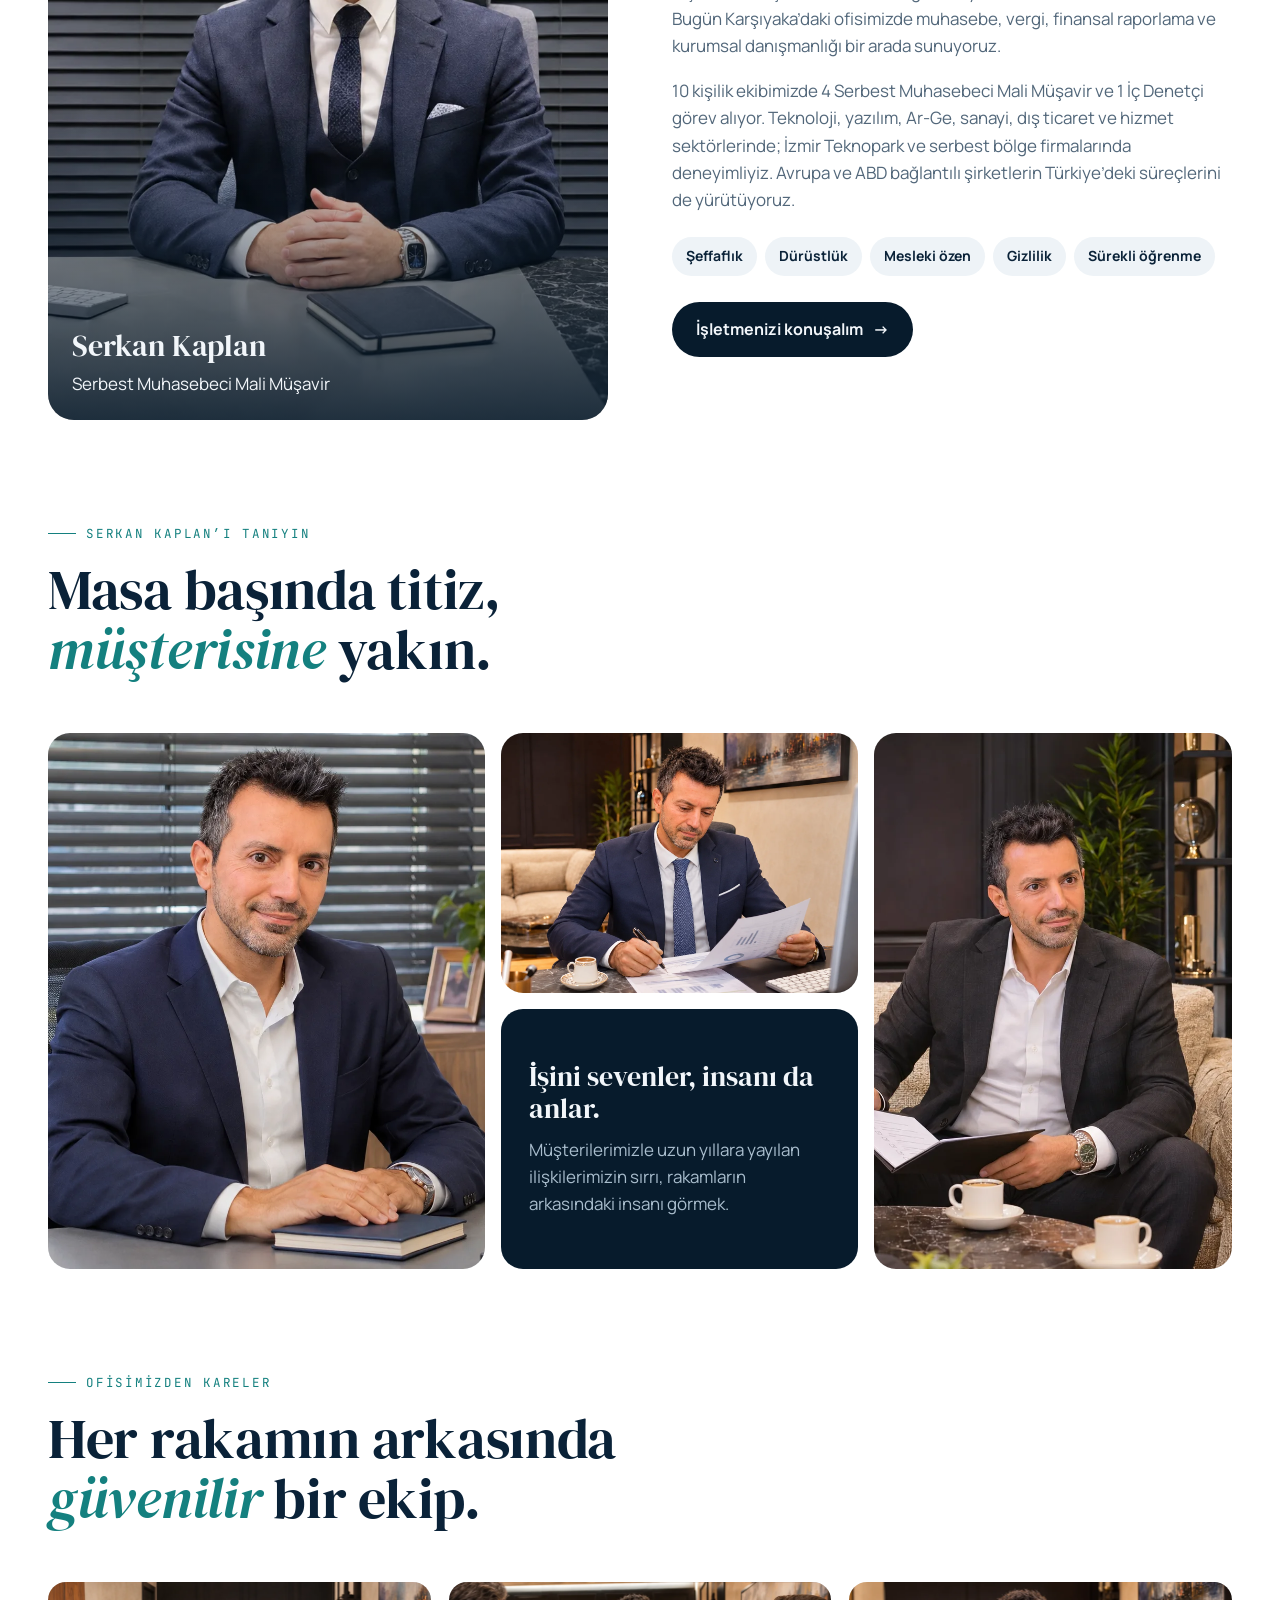
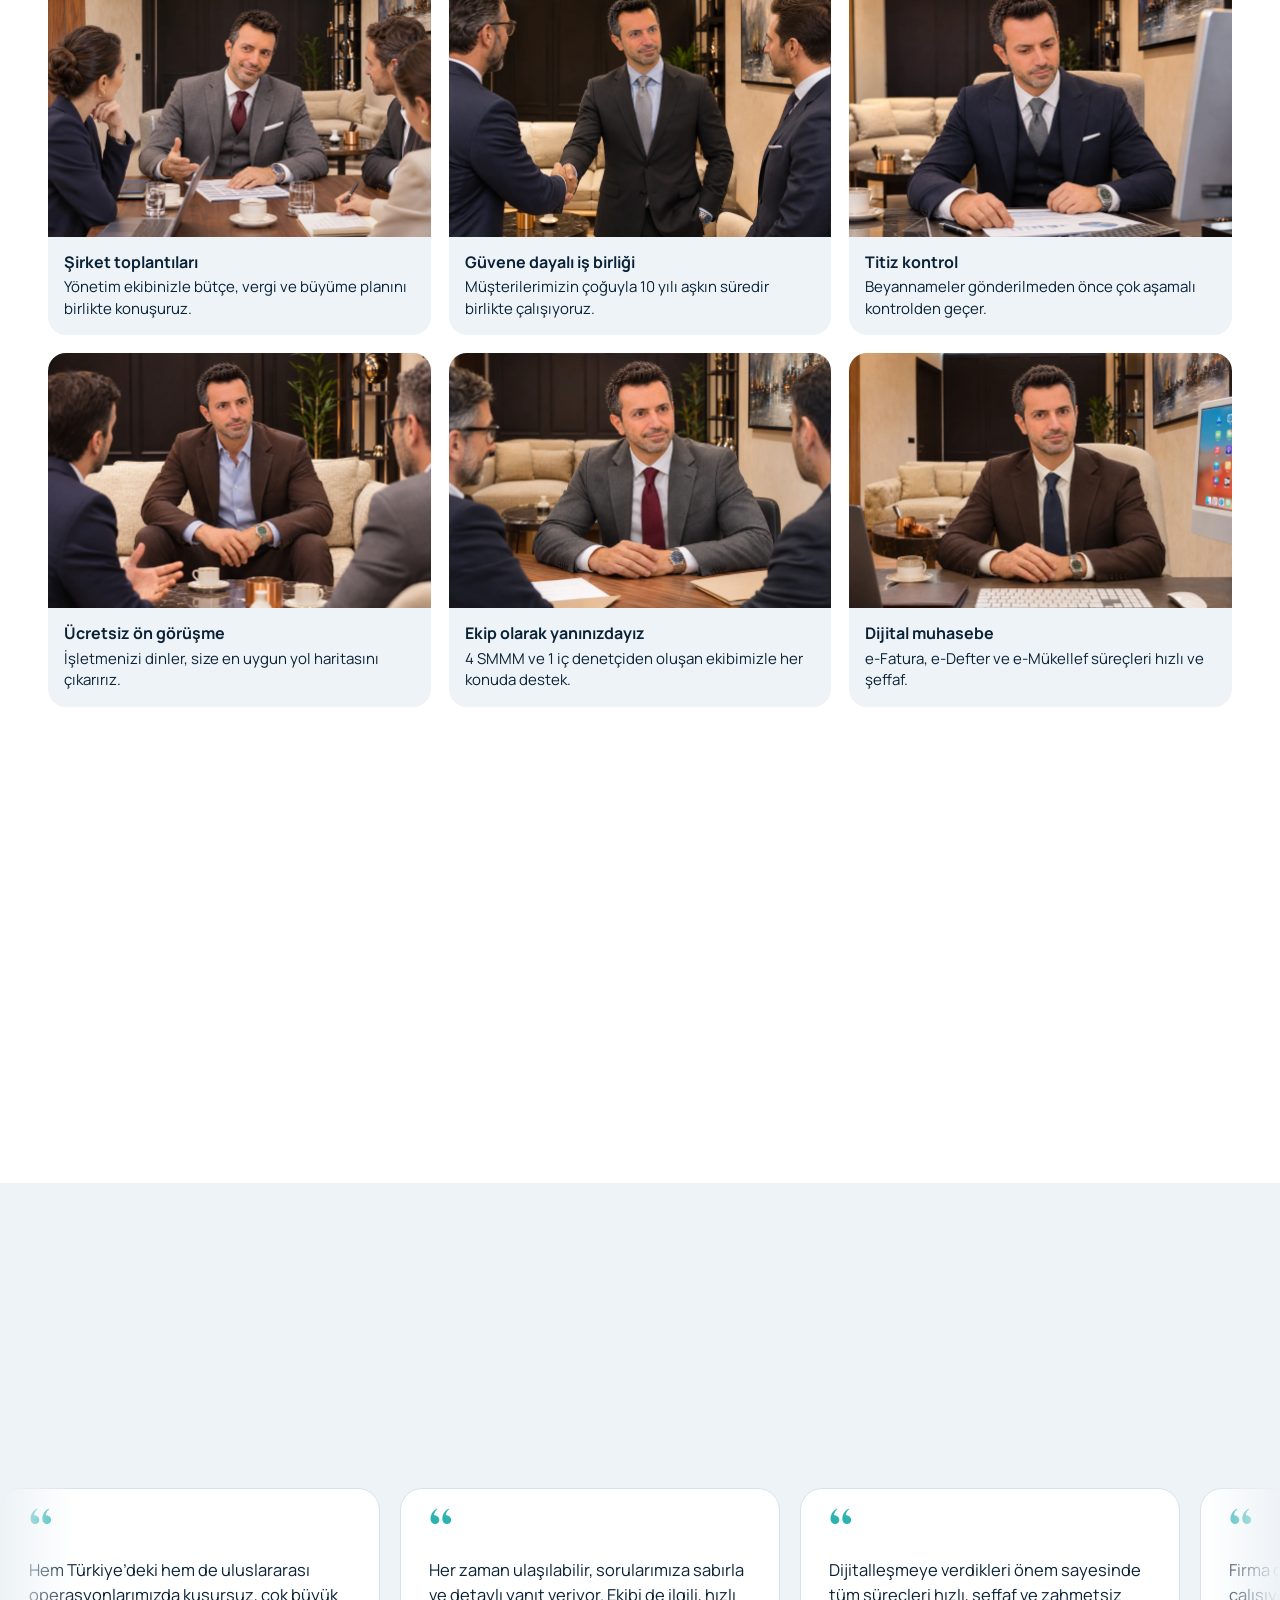
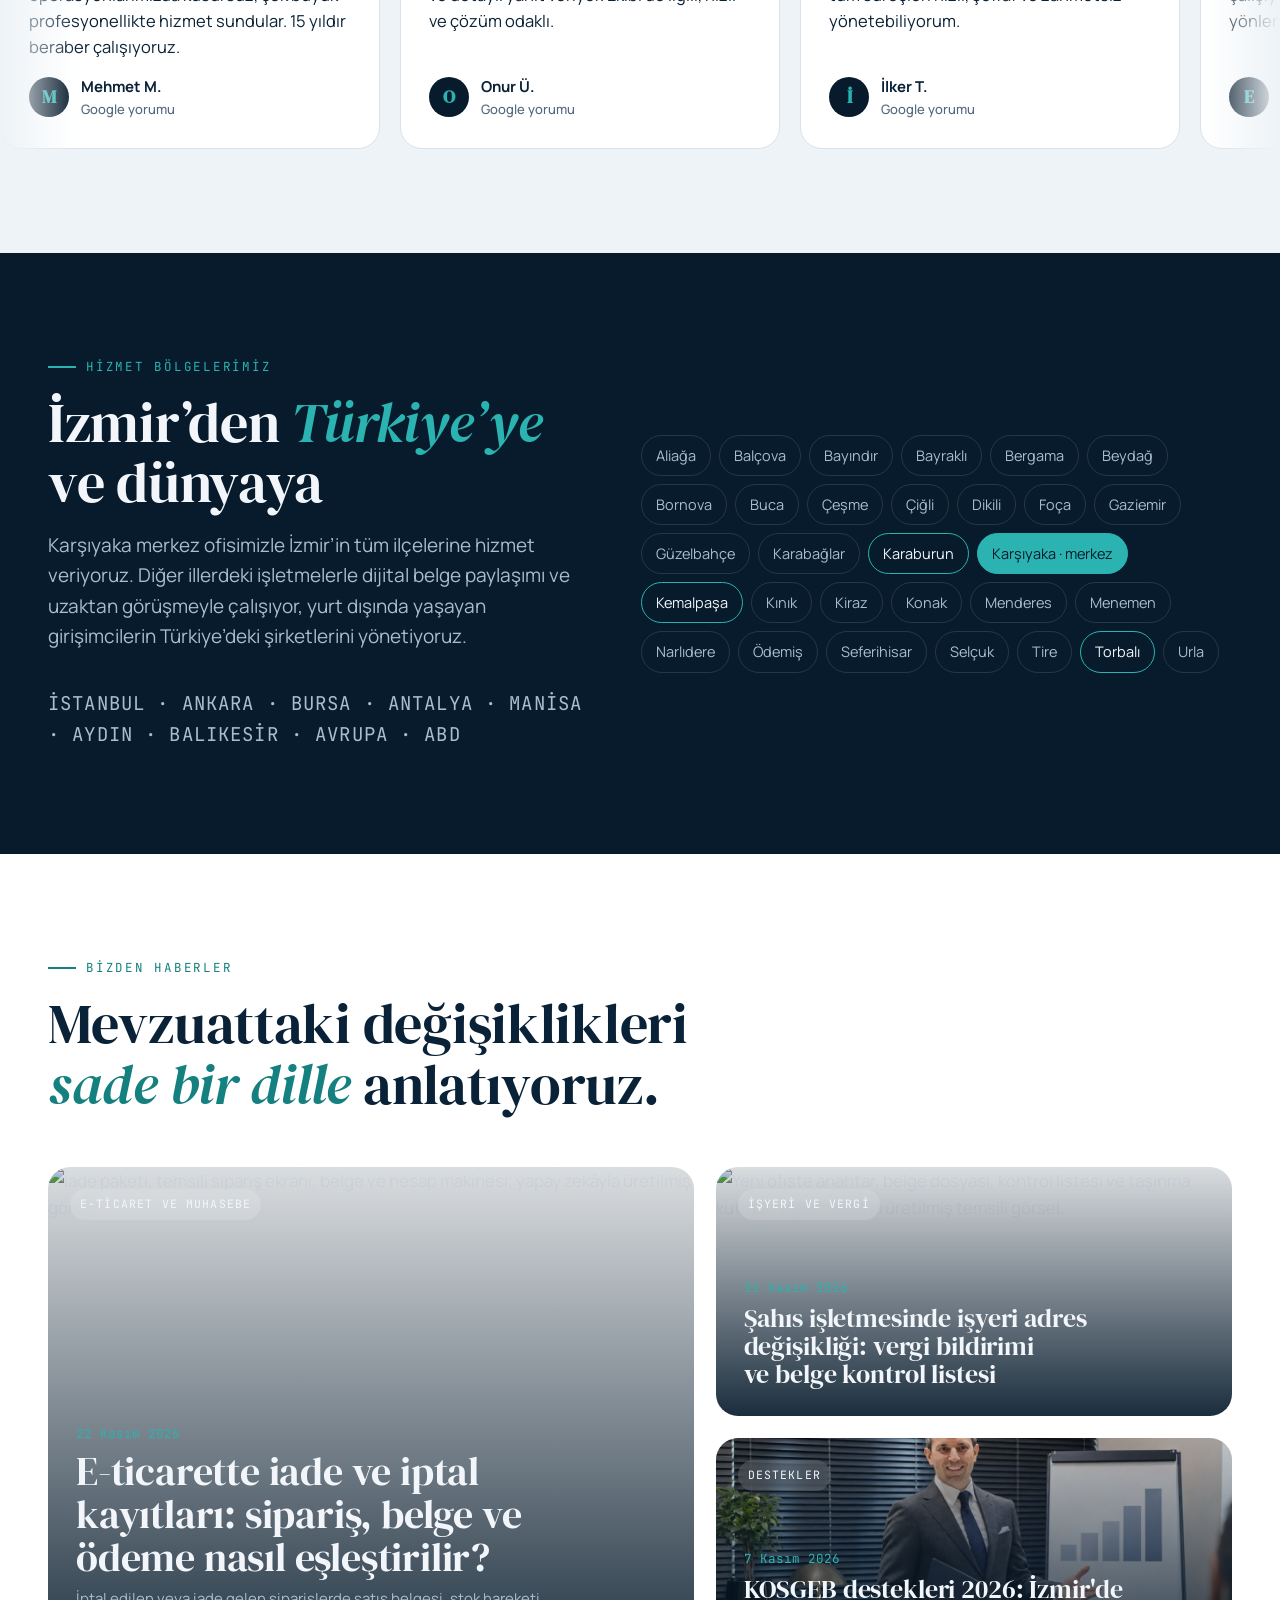
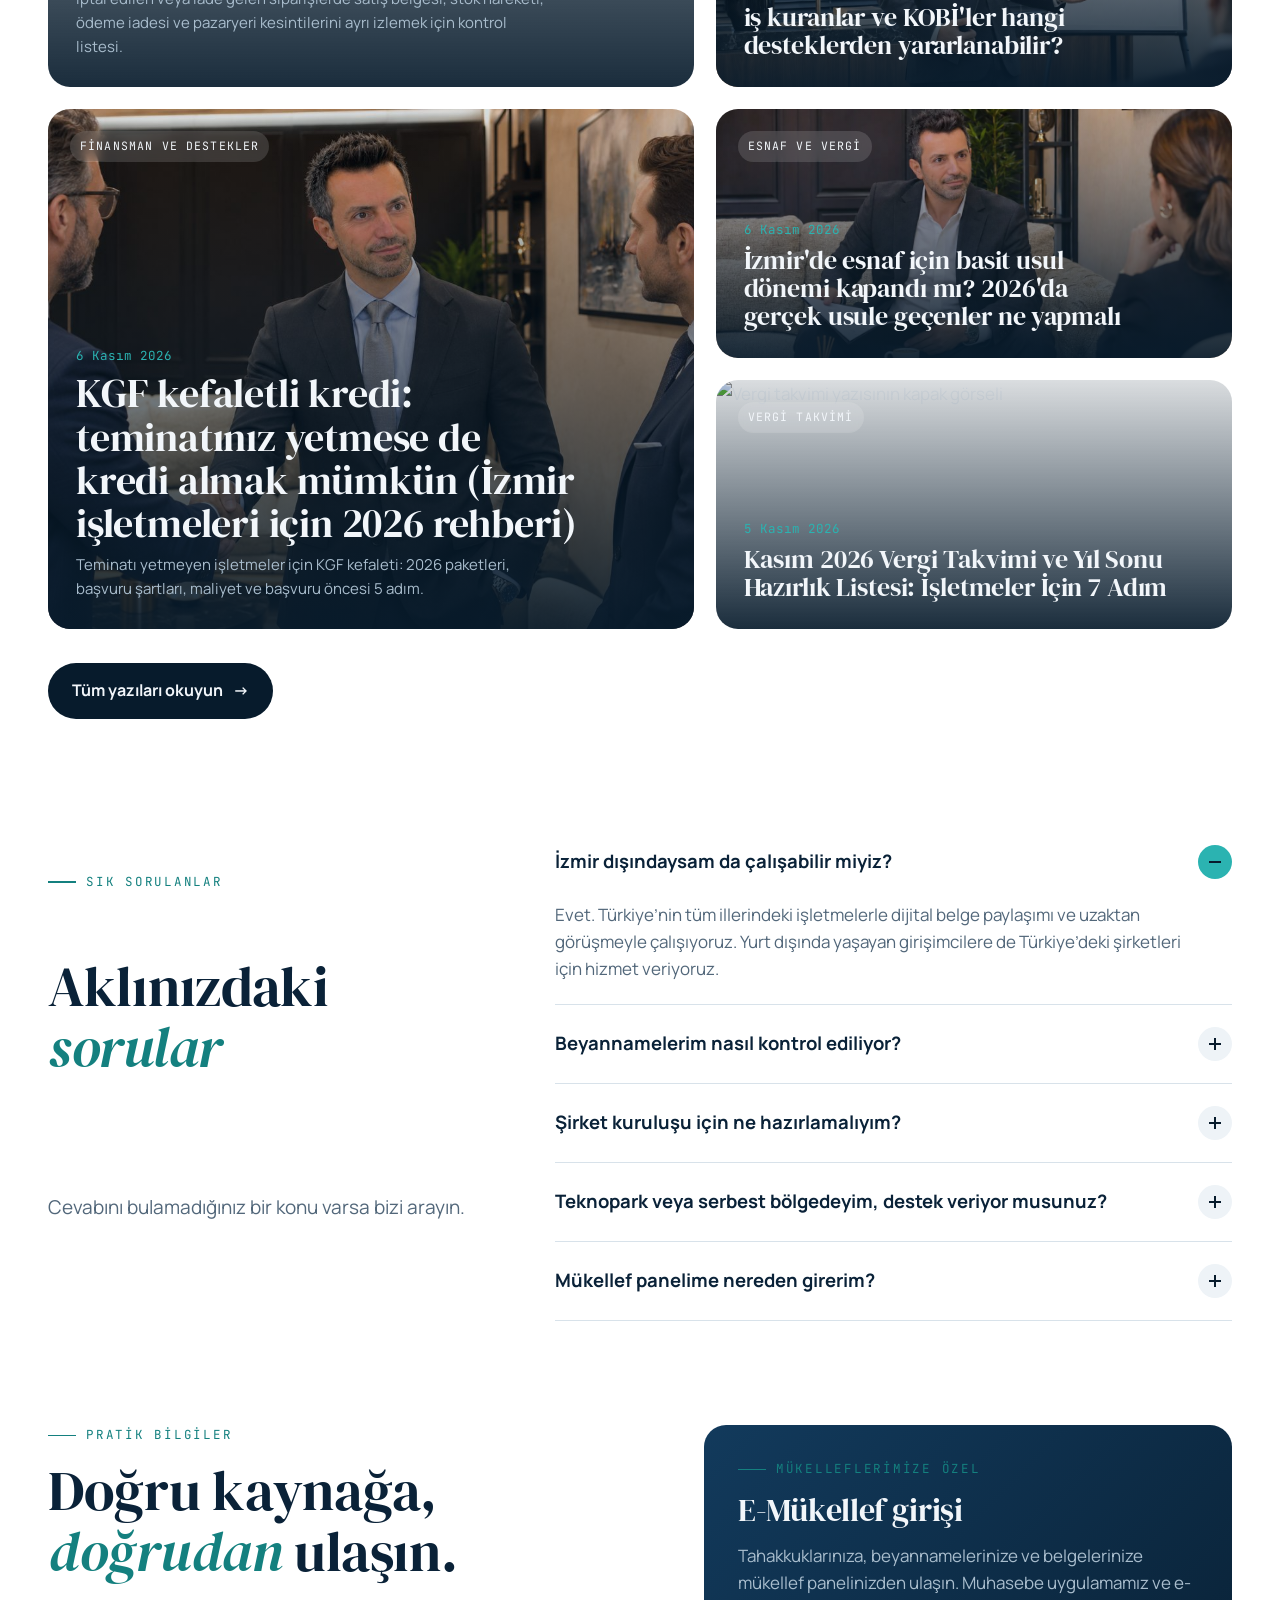
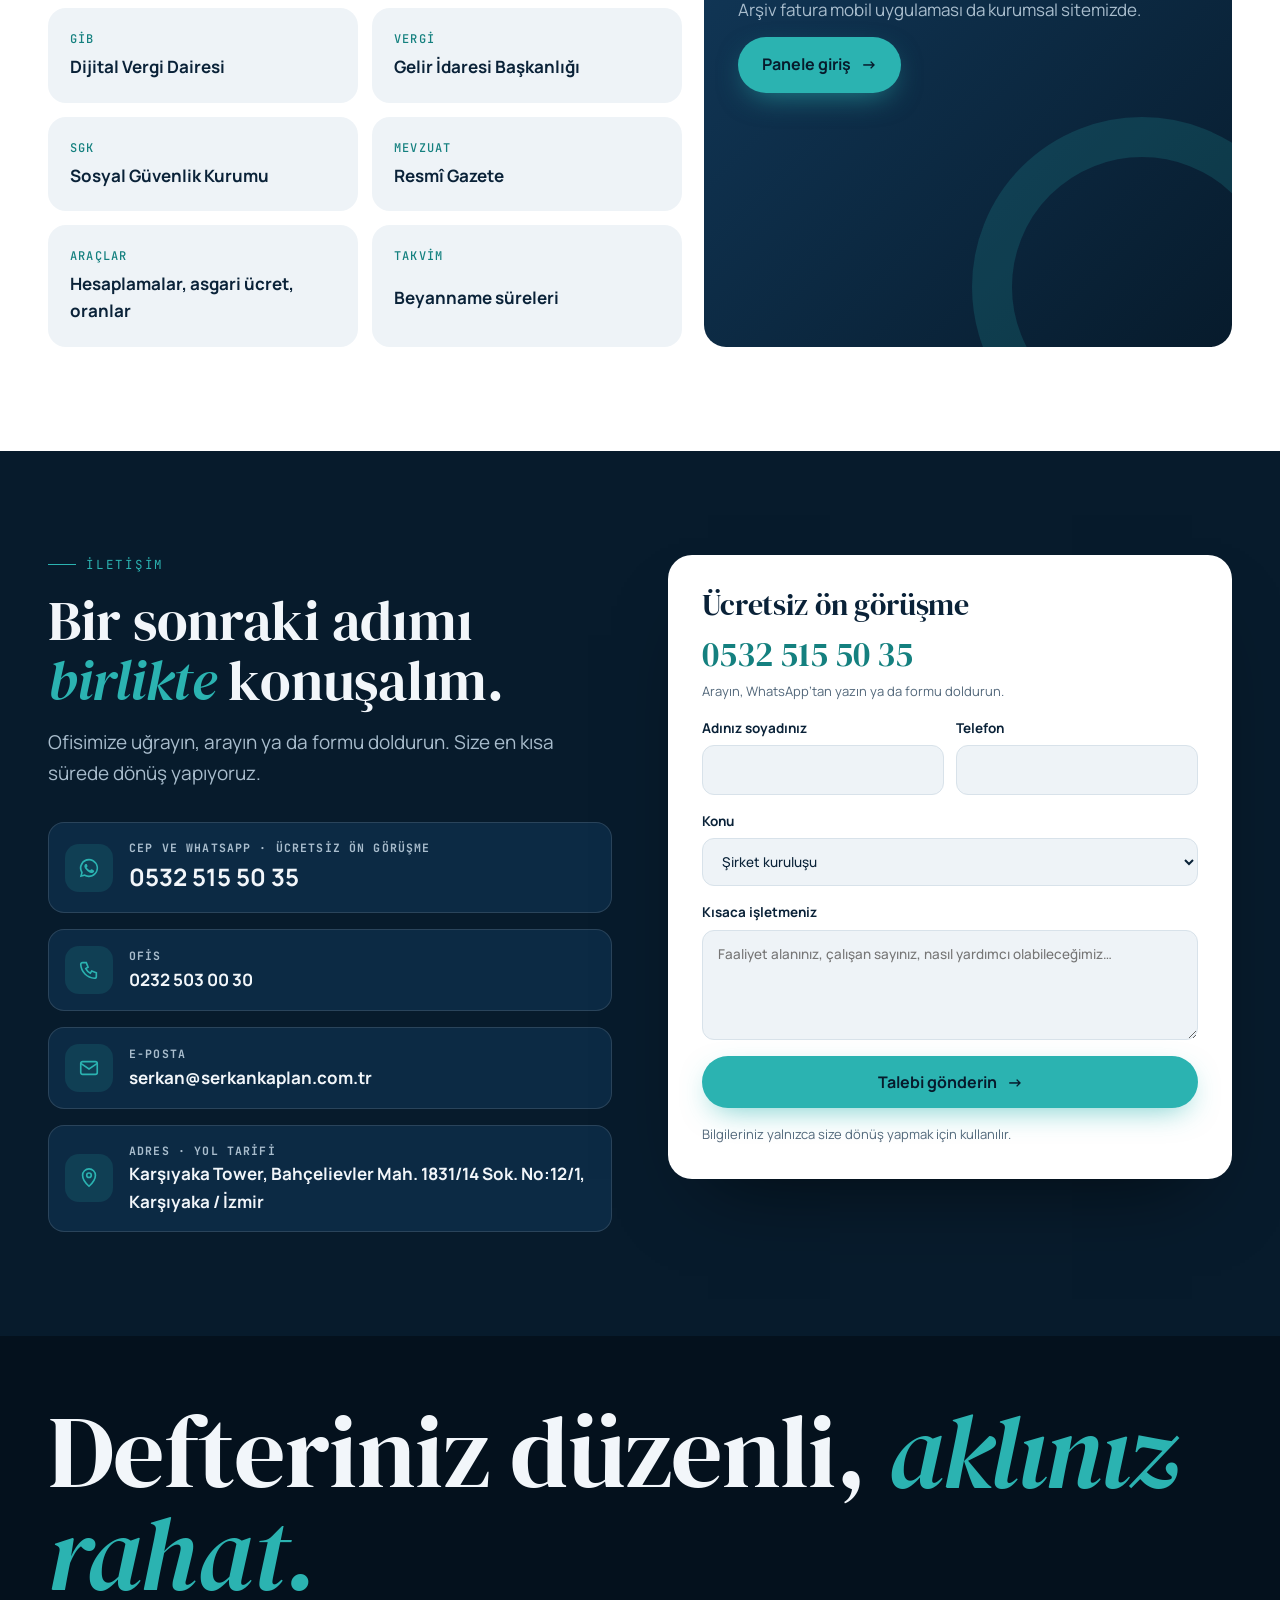
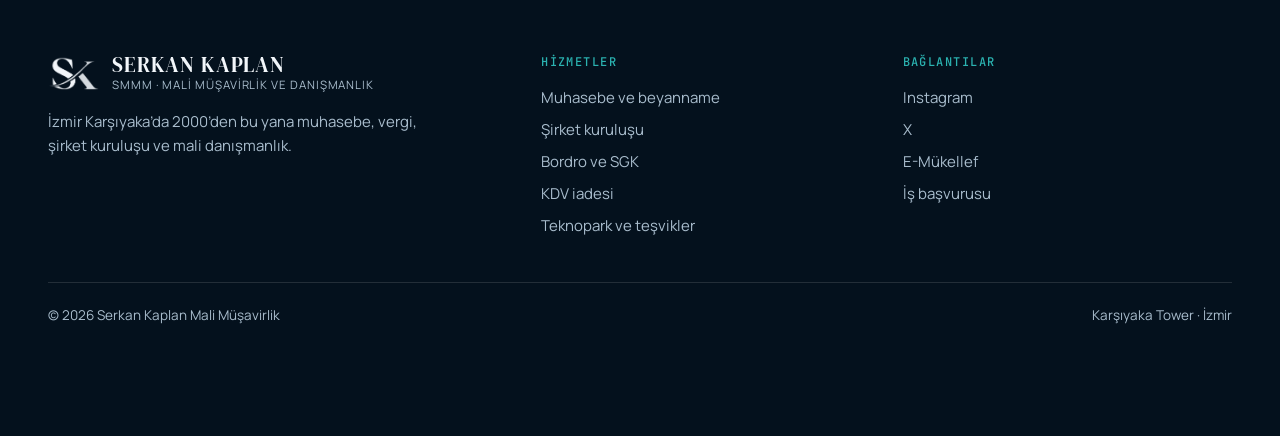
==== commit cfd211bd: "Bizden Haberler: e-ticarette iade ve iptal kayıtları rehber kartı" ====
--- a/index.html
+++ b/index.html
@@ -662,48 +662,48 @@
     </div>
     <!-- HABERLER:BASLA (haberler/olustur.py uretir) -->
     <div class="news" style="margin-bottom:22px">
-      <a class="post big rv" href="https://serkan-kaplan.lemony-fern-1702.chatgpt.site/yazilar/sahis-isletmesinde-isyeri-adres-degisikligi-vergi-bildirimi-ve-belge-kontrol-listesi-6ce2bd95">
+      <a class="post big rv" href="https://serkan-kaplan.lemony-fern-1702.chatgpt.site/yazilar/e-ticarette-iade-ve-iptal-kayitlari-siparis-belge-ve-odeme-nasil-eslestirilir-05802446">
+        <img class="bg" src="https://serkan-kaplan.lemony-fern-1702.chatgpt.site/media/89c95259-2755-4968-913d-73de9b656b07.png" alt="İade paketi, temsili sipariş ekranı, belge ve hesap makinesi; yapay zekâyla üretilmiş görsel." loading="lazy" decoding="async" style="width:100%;height:100%;object-fit:cover">
+        <span class="tag">E-ticaret ve muhasebe</span>
+        <time datetime="2026-11-22">22 Kasım 2026</time>
+        <h3>E-ticarette iade ve iptal kayıtları: sipariş, belge ve ödeme nasıl eşleştirilir?</h3>
+        <p>İptal edilen veya iade gelen siparişlerde satış belgesi, stok hareketi, ödeme iadesi ve pazaryeri kesintilerini ayrı izlemek için kontrol listesi.</p>
+      </a>
+      <div class="news-side">
+      <a class="post rv" href="https://serkan-kaplan.lemony-fern-1702.chatgpt.site/yazilar/sahis-isletmesinde-isyeri-adres-degisikligi-vergi-bildirimi-ve-belge-kontrol-listesi-6ce2bd95">
         <img class="bg" src="https://serkan-kaplan.lemony-fern-1702.chatgpt.site/media/a481dff3-4926-4023-a026-63619287bc57.png" alt="Yeni ofiste anahtar, belge dosyası, kontrol listesi ve taşınma kutusu; yapay zekâyla üretilmiş temsili görsel." loading="lazy" decoding="async" style="width:100%;height:100%;object-fit:cover">
         <span class="tag">İşyeri ve vergi</span>
         <time datetime="2026-11-21">21 Kasım 2026</time>
         <h3>Şahıs işletmesinde işyeri adres değişikliği: vergi bildirimi ve belge kontrol listesi</h3>
-        <p>Taşınırken vergi dairesi bildirimi, adres belgeleri, elektronik belge bilgileri ve işletme kayıtlarını birlikte kontrol etmek için pratik rehber.</p>
       </a>
-      <div class="news-side">
       <a class="post rv" href="haberler/kosgeb-destekleri-2026-izmir-girisimci-kobi.html">
         <img class="bg" src="img/haber-anlatim.jpg" alt="Destekler yazısının kapak görseli" loading="lazy" decoding="async" style="width:100%;height:100%;object-fit:cover">
         <span class="tag">Destekler</span>
         <time datetime="2026-11-07">7 Kasım 2026</time>
         <h3>KOSGEB destekleri 2026: İzmir&#x27;de iş kuranlar ve KOBİ&#x27;ler hangi desteklerden yararlanabilir?</h3>
       </a>
-      <a class="post rv" href="haberler/kgf-kefaletli-kredi-izmir-isletmeler-2026.html">
+      </div>
+    </div>
+    <div class="news">
+      <a class="post big rv" href="haberler/kgf-kefaletli-kredi-izmir-isletmeler-2026.html">
         <img class="bg" src="img/haber-tokalasma.jpg" alt="Finansman ve destekler yazısının kapak görseli" loading="lazy" decoding="async" style="width:100%;height:100%;object-fit:cover">
         <span class="tag">Finansman ve destekler</span>
         <time datetime="2026-11-06">6 Kasım 2026</time>
         <h3>KGF kefaletli kredi: teminatınız yetmese de kredi almak mümkün (İzmir işletmeleri için 2026 rehberi)</h3>
+        <p>Teminatı yetmeyen işletmeler için KGF kefaleti: 2026 paketleri, başvuru şartları, maliyet ve başvuru öncesi 5 adım.</p>
       </a>
-      </div>
-    </div>
-    <div class="news">
-      <a class="post big rv" href="haberler/basit-usulden-gercek-usule-gecis-izmir-esnaf-2026.html">
+      <div class="news-side">
+      <a class="post rv" href="haberler/basit-usulden-gercek-usule-gecis-izmir-esnaf-2026.html">
         <img class="bg" src="img/haber-gorusme.jpg" alt="Esnaf ve vergi yazısının kapak görseli" loading="lazy" decoding="async" style="width:100%;height:100%;object-fit:cover">
         <span class="tag">Esnaf ve vergi</span>
         <time datetime="2026-11-06">6 Kasım 2026</time>
         <h3>İzmir&#x27;de esnaf için basit usul dönemi kapandı mı? 2026&#x27;da gerçek usule geçenler ne yapmalı</h3>
-        <p>Büyükşehirlerde basit usulden çıkarılan esnaf için kapsam, değişen yükümlülükler ve yıl sonuna kadar yapılacak 5 adım.</p>
       </a>
-      <div class="news-side">
       <a class="post rv" href="https://serkan-kaplan.lemony-fern-1702.chatgpt.site/yazilar/kasim-2026-vergi-takvimi-ve-yil-sonu-hazirlik-listesi-isletmeler-icin-7-adim-ada47fbd">
         <img class="bg" src="https://serkan-kaplan.lemony-fern-1702.chatgpt.site/media/cd315f5e-1f3e-420d-ad13-d73277f4f1a2.jpg" alt="Vergi takvimi yazısının kapak görseli" loading="lazy" decoding="async" style="width:100%;height:100%;object-fit:cover">
         <span class="tag">Vergi takvimi</span>
         <time datetime="2026-11-05">5 Kasım 2026</time>
         <h3>Kasım 2026 Vergi Takvimi ve Yıl Sonu Hazırlık Listesi: İşletmeler İçin 7 Adım</h3>
-      </a>
-      <a class="post rv" href="https://serkan-kaplan.lemony-fern-1702.chatgpt.site/yazilar/kdv-ve-muhtasar-beyannamelerinde-yeni-donem-ekim-2026-dan-itibaren-neler-degisti-b9f0caa6">
-        <img class="bg" src="https://serkan-kaplan.lemony-fern-1702.chatgpt.site/media/d45f84fb-b38b-4aa1-bf8c-ce13a248f661.jpg" alt="Beyannameler yazısının kapak görseli" loading="lazy" decoding="async" style="width:100%;height:100%;object-fit:cover">
-        <span class="tag">Beyannameler</span>
-        <time datetime="2026-11-05">5 Kasım 2026</time>
-        <h3>KDV ve Muhtasar Beyannamelerinde Yeni Dönem: Ekim 2026&#x27;dan İtibaren Neler Değişti?</h3>
       </a>
       </div>
     </div>
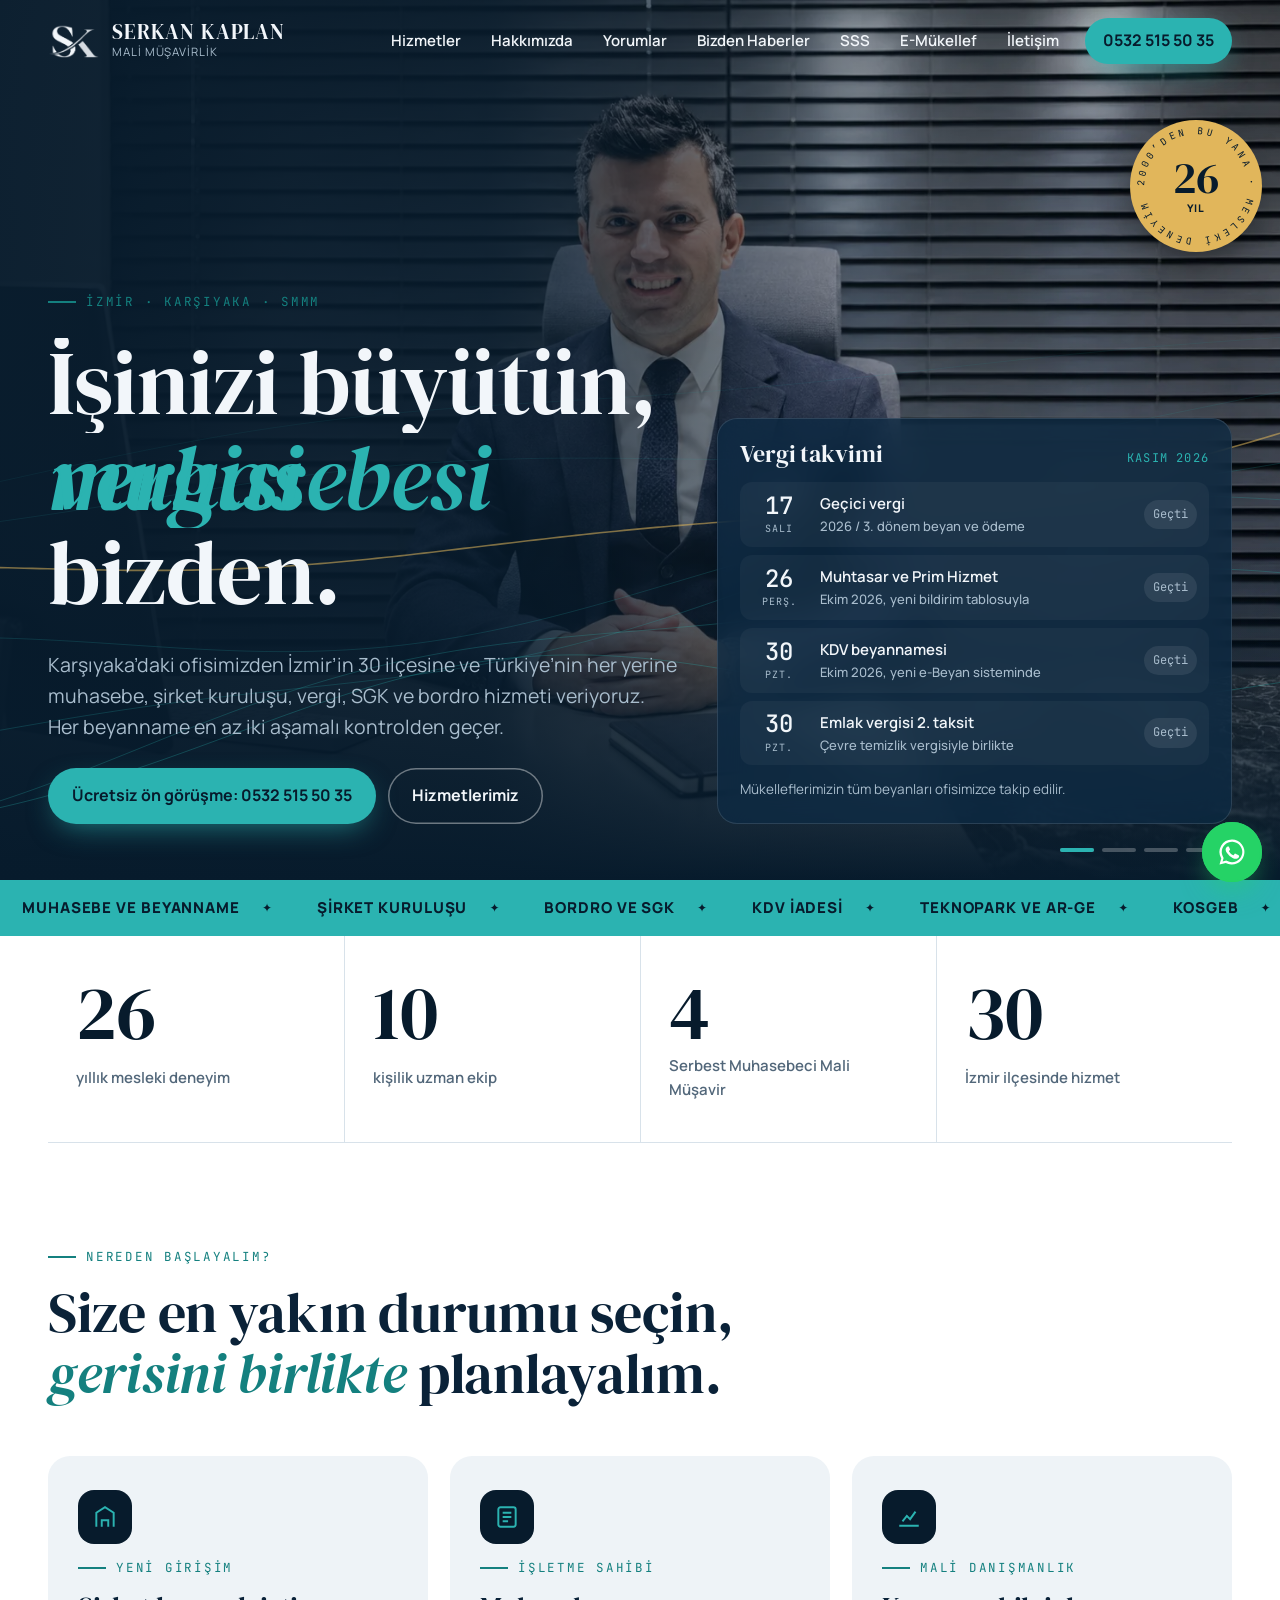
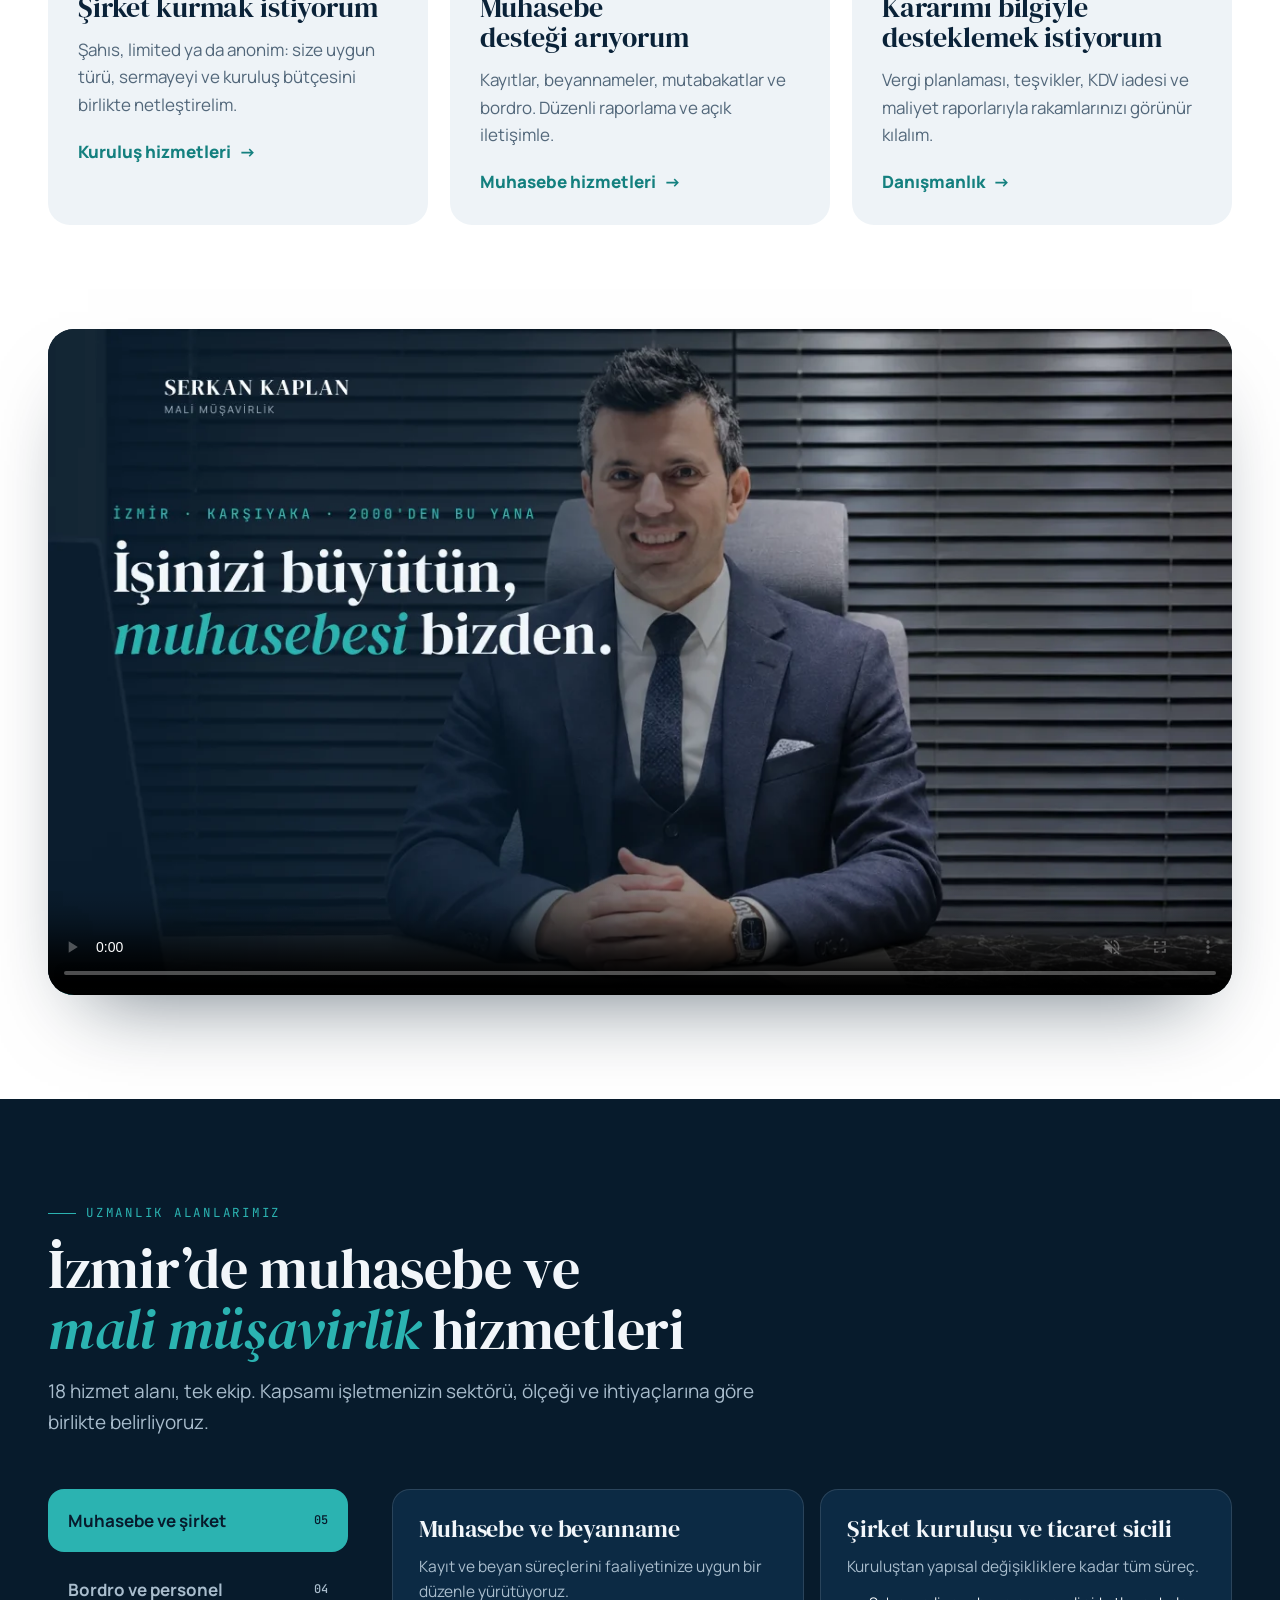
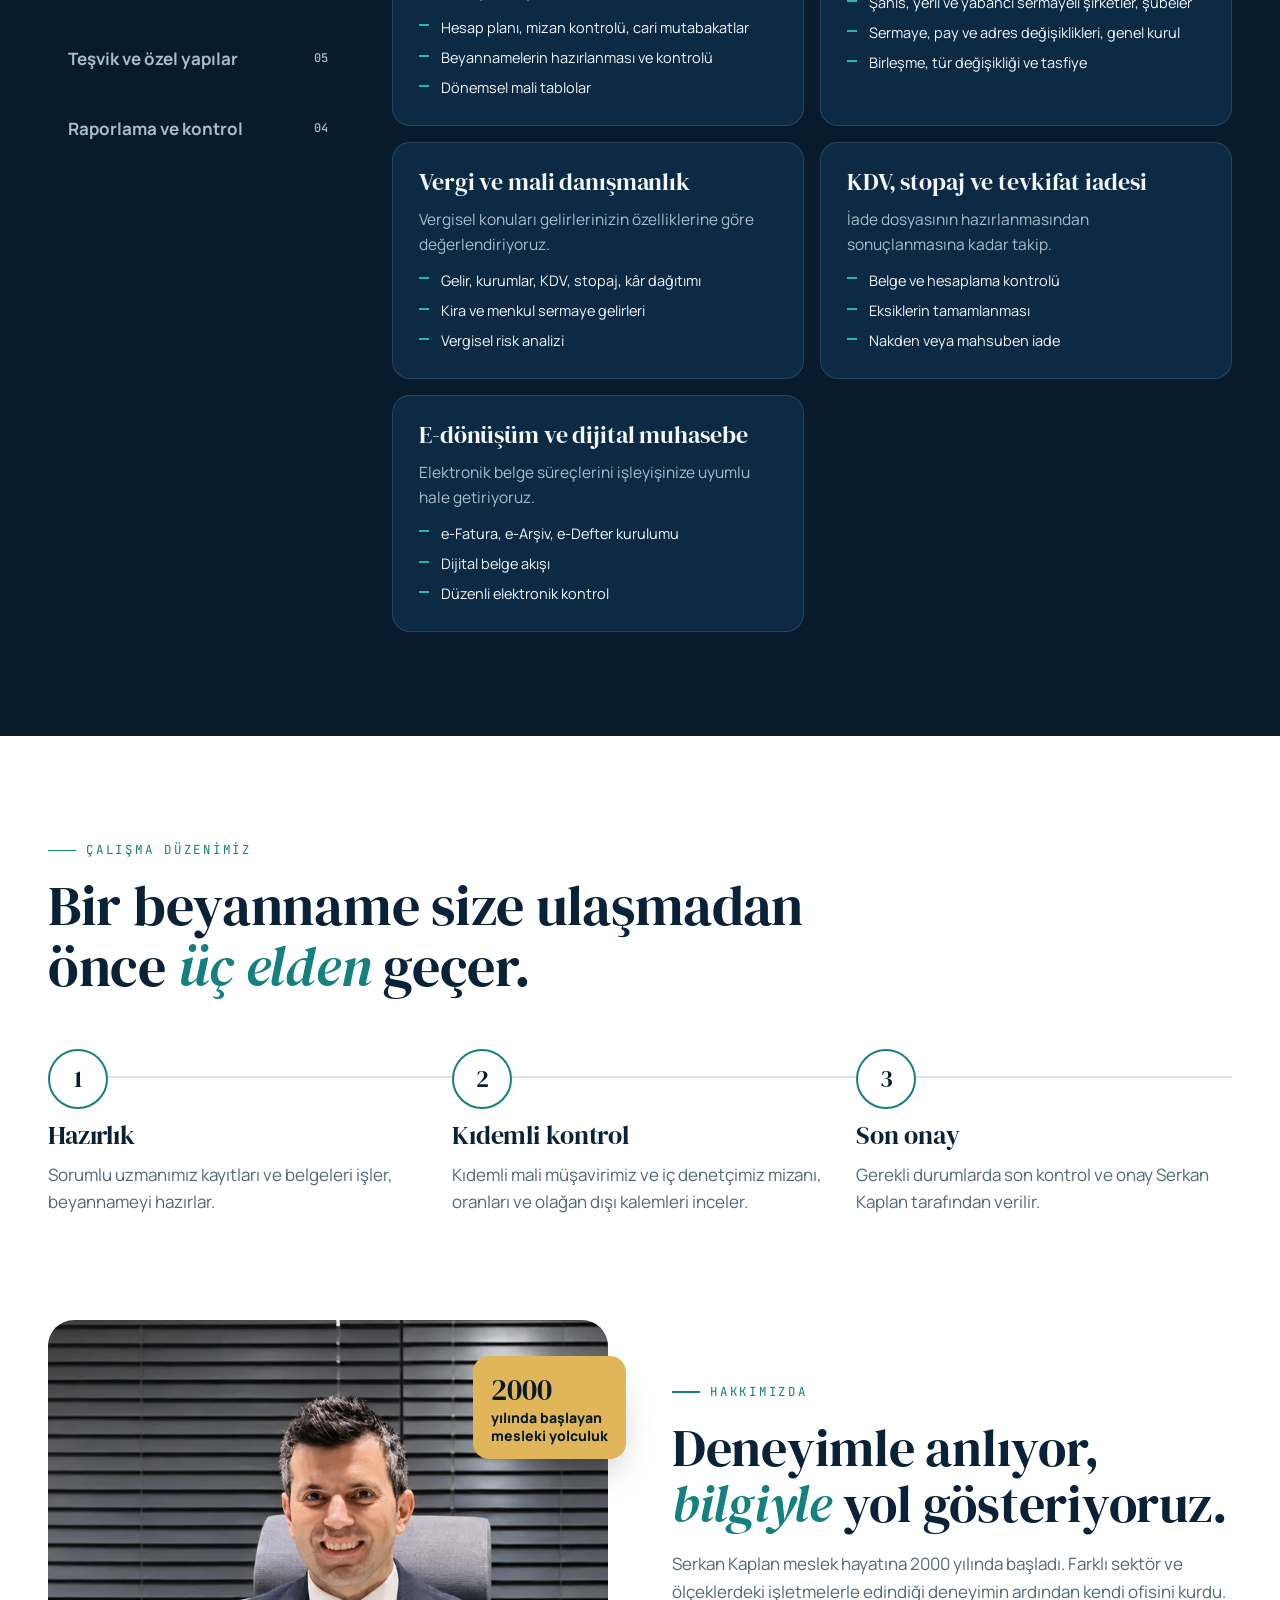
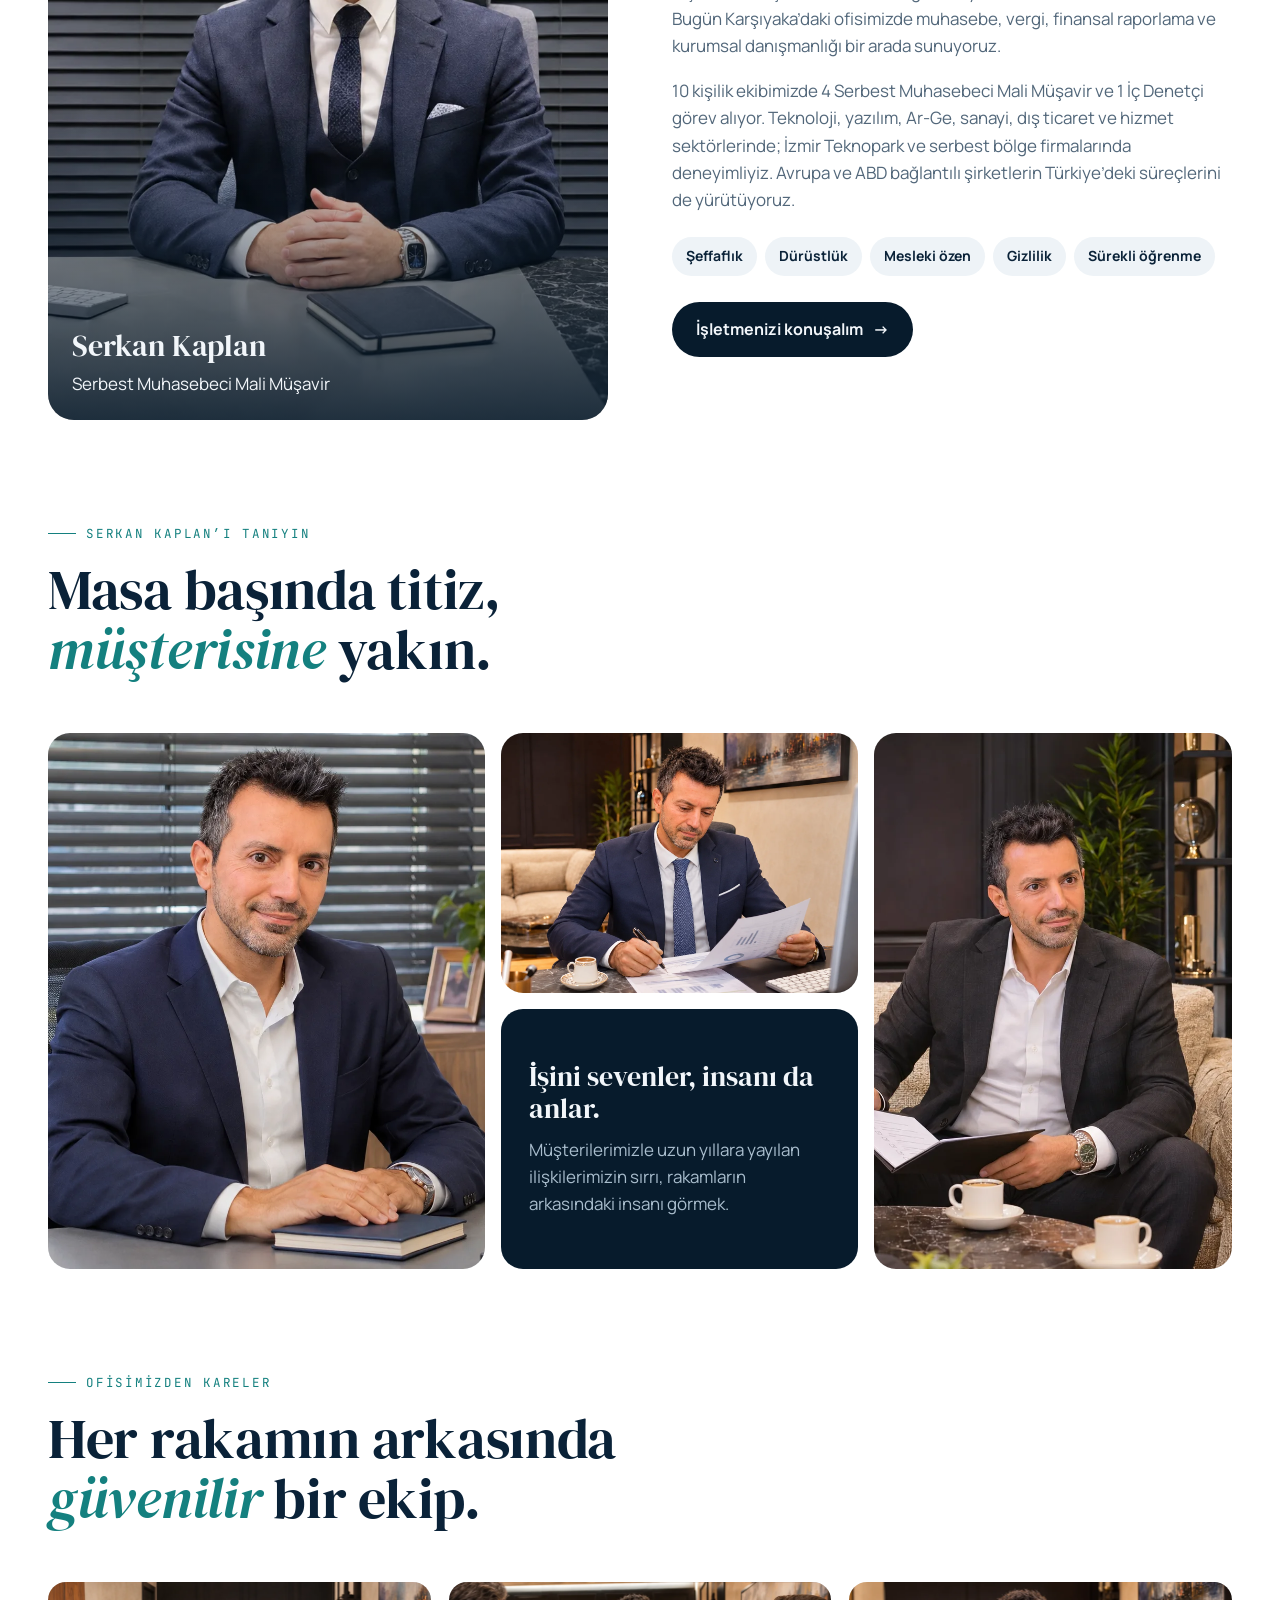
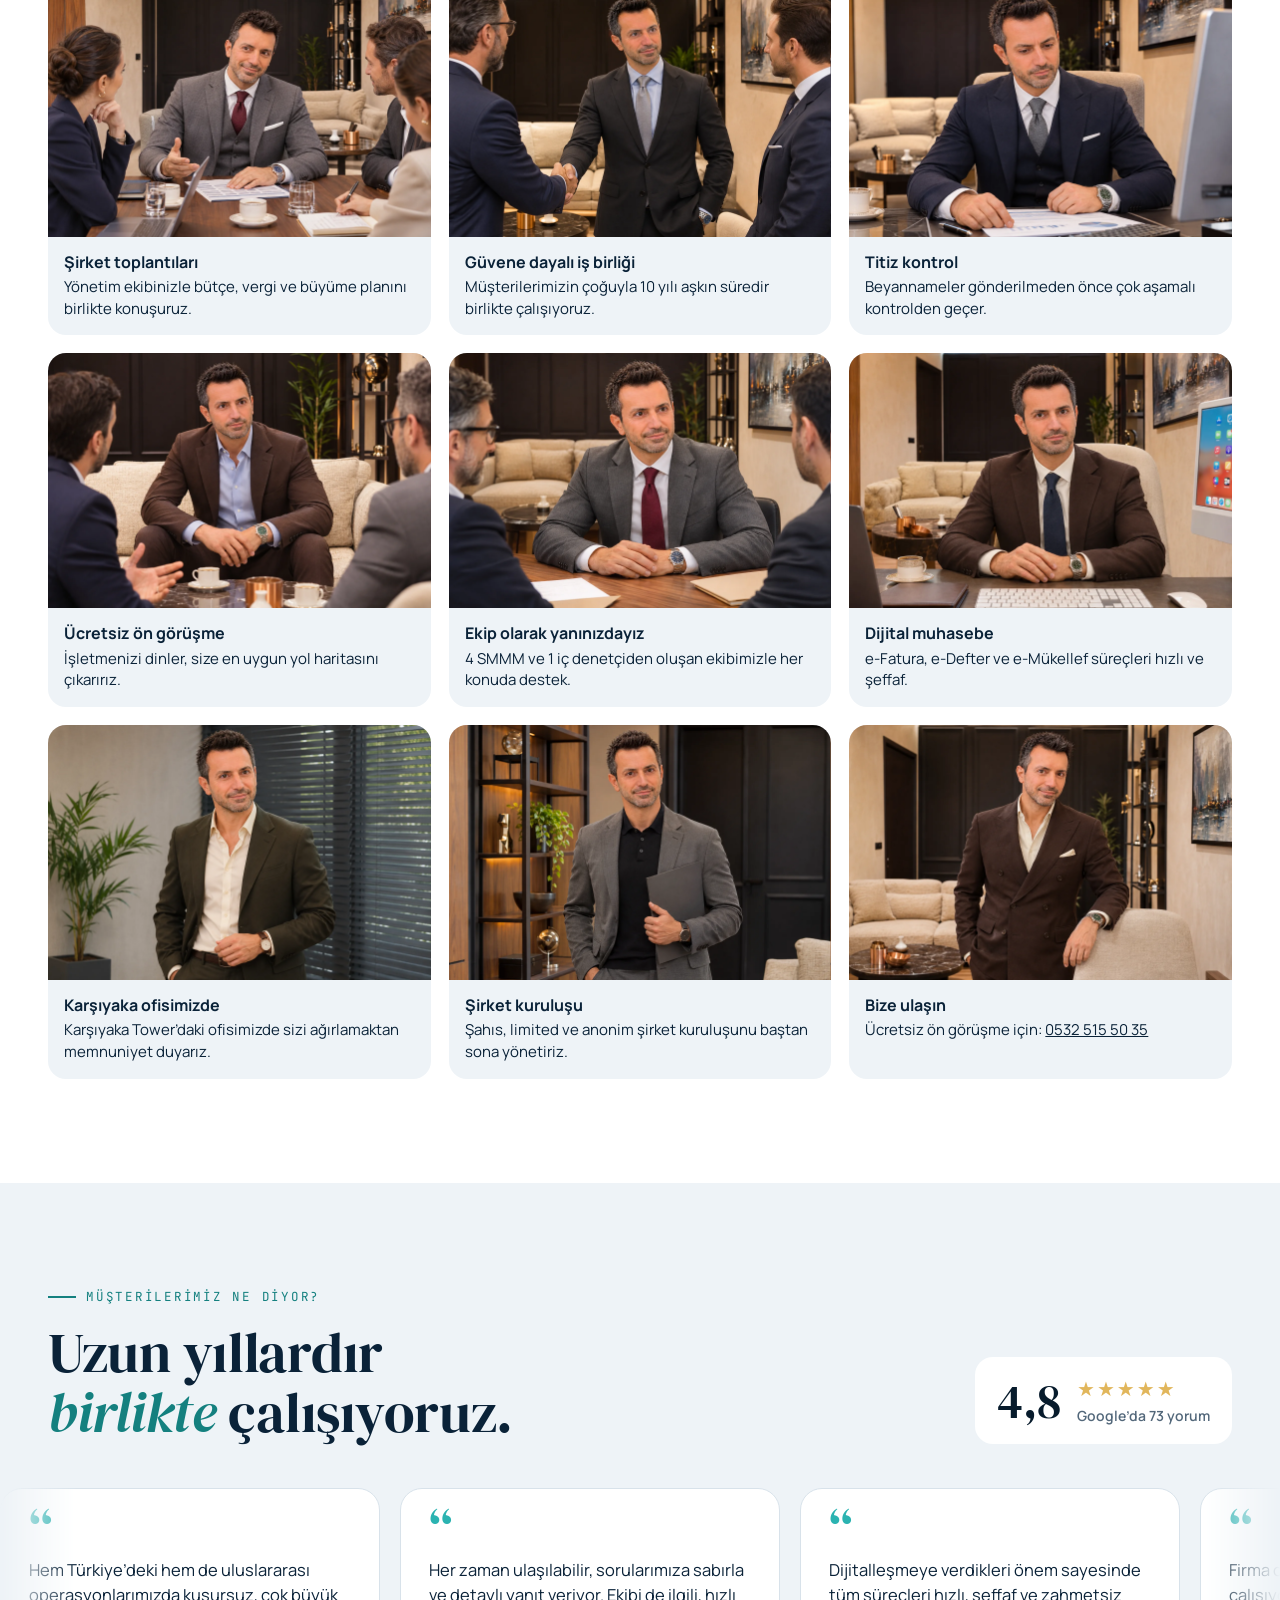
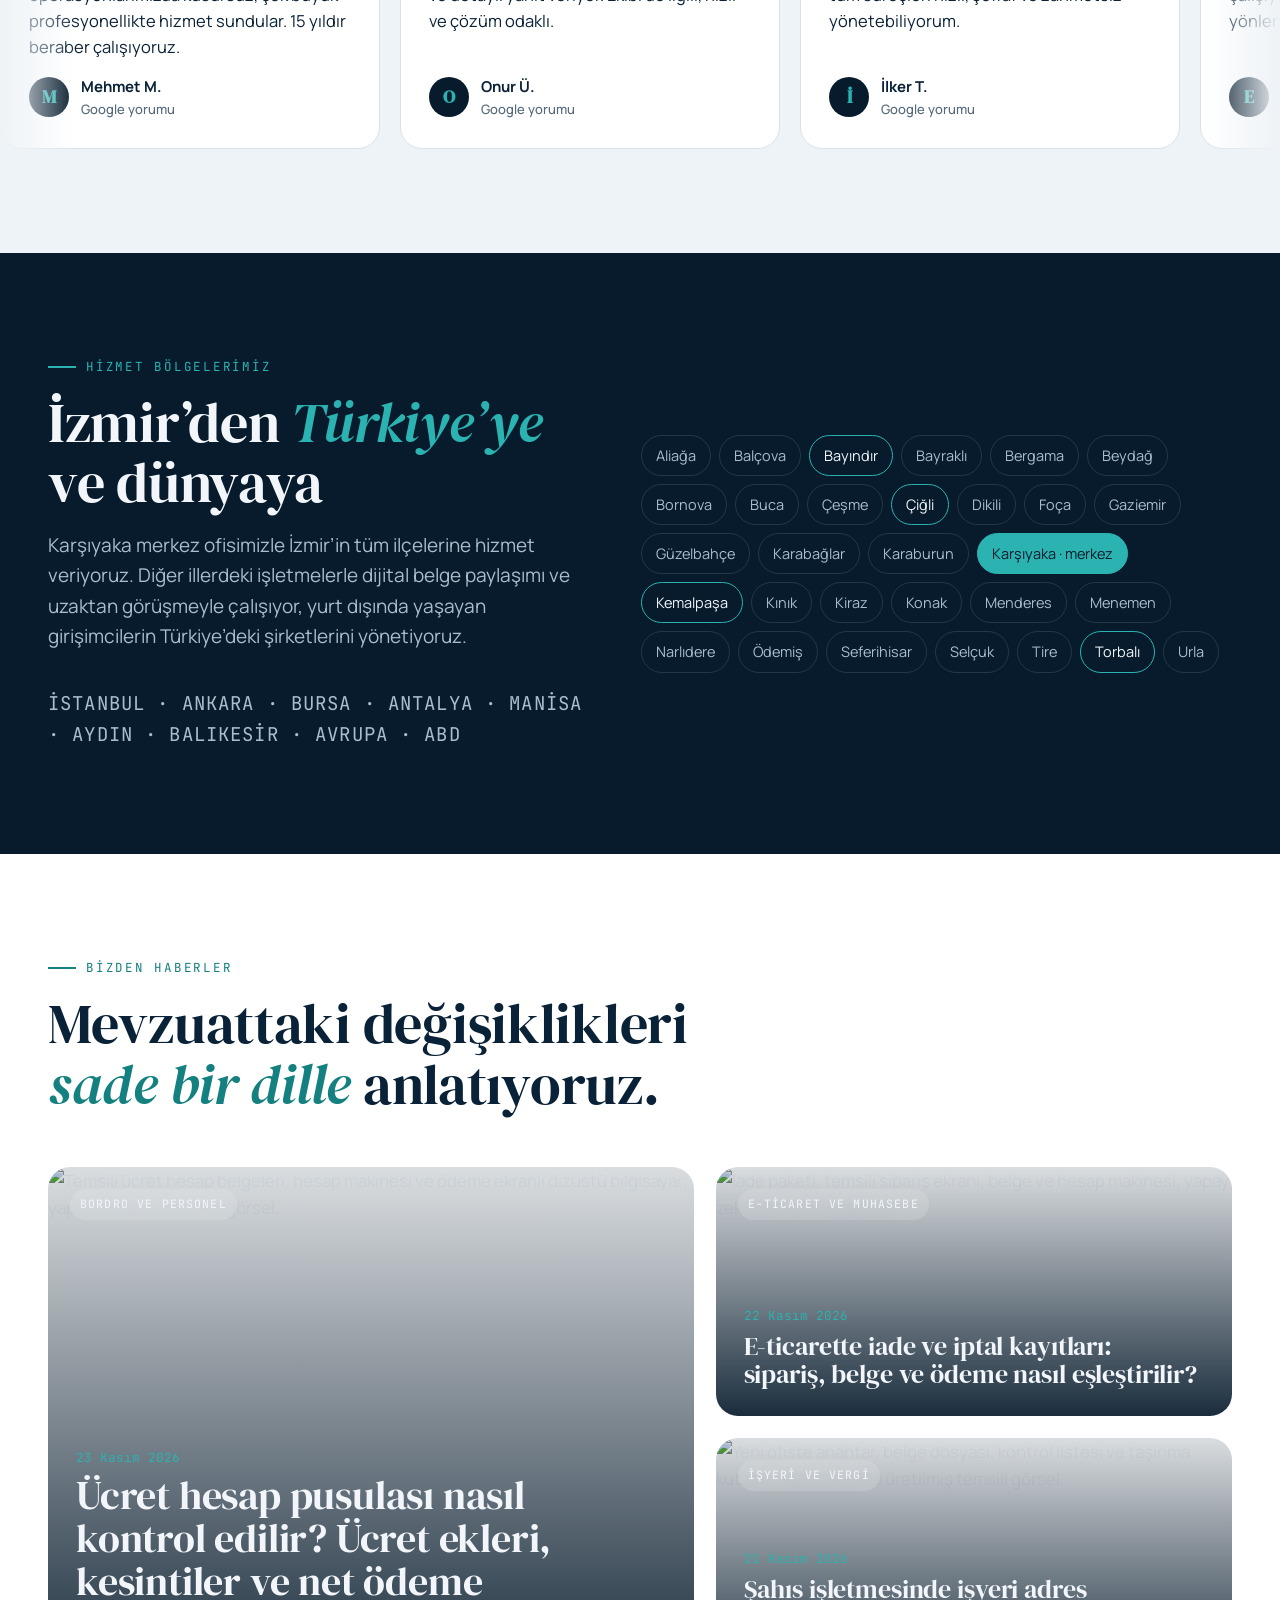
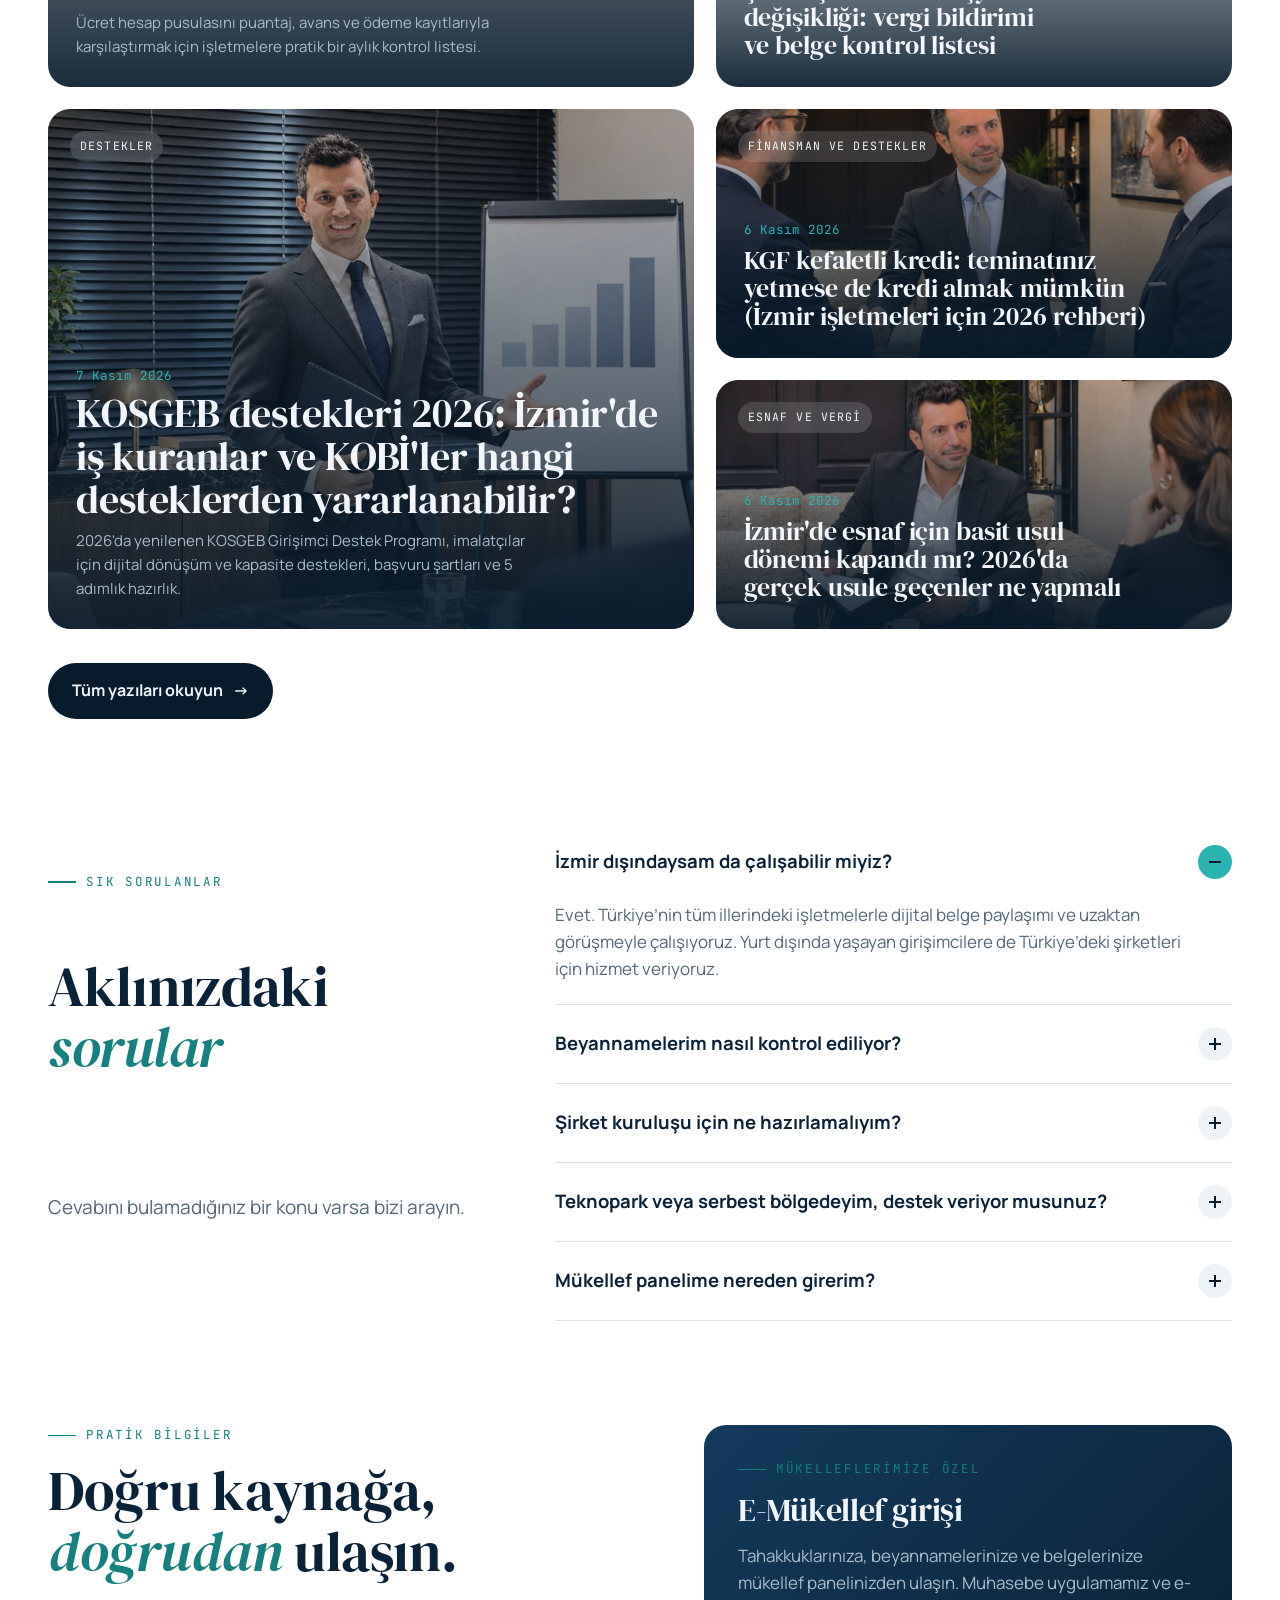
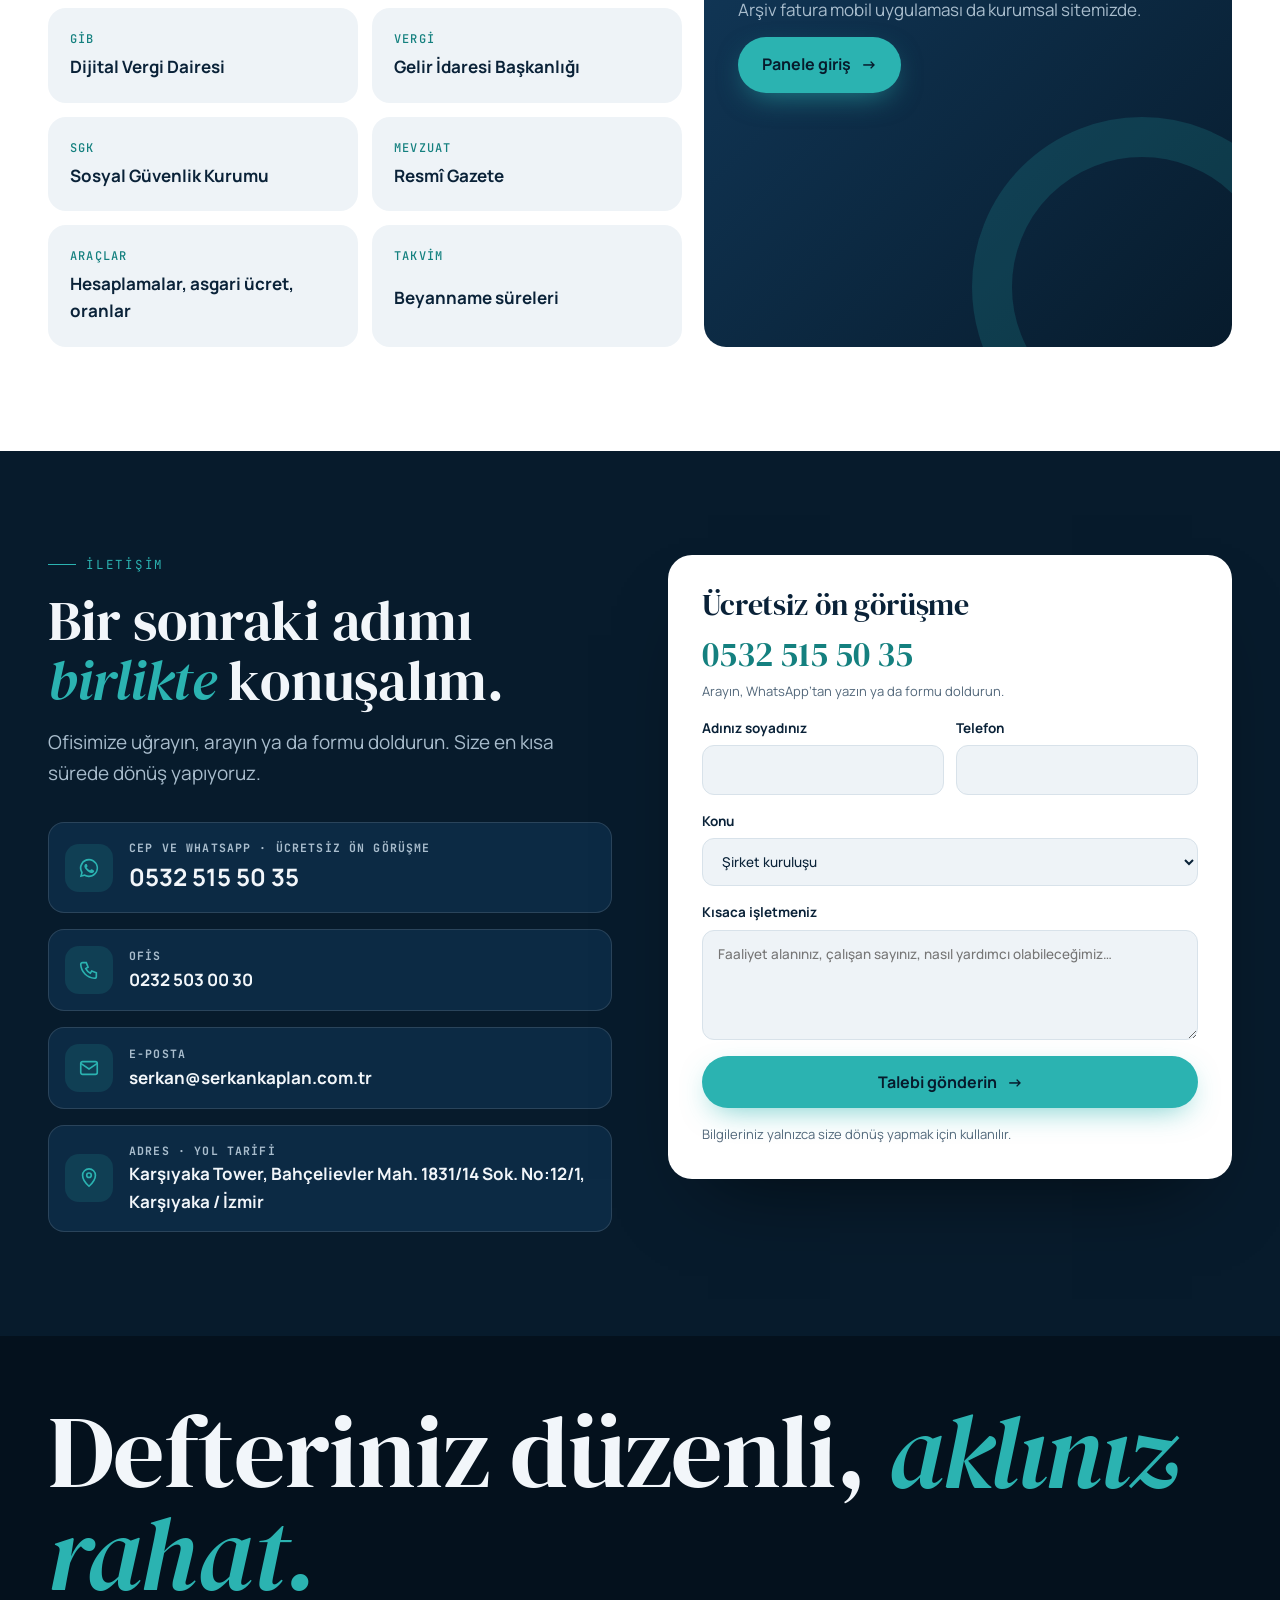
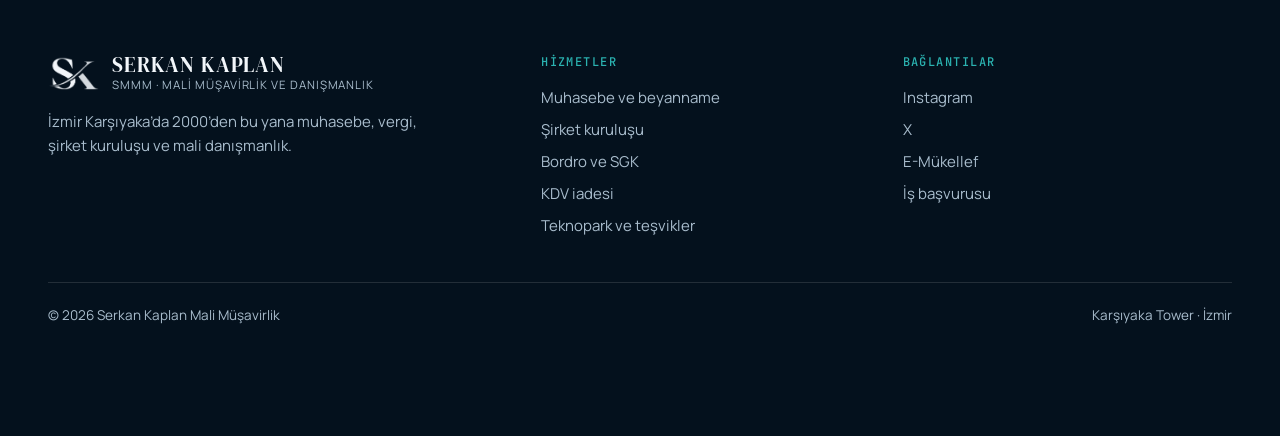
==== commit f5f2fcb5: "Bizden Haberler: ücret hesap pusulası kontrol rehber kartı" ====
--- a/index.html
+++ b/index.html
@@ -662,48 +662,48 @@
     </div>
     <!-- HABERLER:BASLA (haberler/olustur.py uretir) -->
     <div class="news" style="margin-bottom:22px">
-      <a class="post big rv" href="https://serkan-kaplan.lemony-fern-1702.chatgpt.site/yazilar/e-ticarette-iade-ve-iptal-kayitlari-siparis-belge-ve-odeme-nasil-eslestirilir-05802446">
+      <a class="post big rv" href="https://serkan-kaplan.lemony-fern-1702.chatgpt.site/yazilar/ucret-hesap-pusulasi-nasil-kontrol-edilir-ucret-ekleri-kesintiler-ve-net-odeme-56c072bb">
+        <img class="bg" src="https://serkan-kaplan.lemony-fern-1702.chatgpt.site/media/74ca449f-51fe-4b14-890d-4d8e20f44eb4.png" alt="Temsili ücret hesap belgeleri, hesap makinesi ve ödeme ekranlı dizüstü bilgisayar; yapay zekâyla üretilmiş görsel." loading="lazy" decoding="async" style="width:100%;height:100%;object-fit:cover">
+        <span class="tag">Bordro ve personel</span>
+        <time datetime="2026-11-23">23 Kasım 2026</time>
+        <h3>Ücret hesap pusulası nasıl kontrol edilir? Ücret ekleri, kesintiler ve net ödeme</h3>
+        <p>Ücret hesap pusulasını puantaj, avans ve ödeme kayıtlarıyla karşılaştırmak için işletmelere pratik bir aylık kontrol listesi.</p>
+      </a>
+      <div class="news-side">
+      <a class="post rv" href="https://serkan-kaplan.lemony-fern-1702.chatgpt.site/yazilar/e-ticarette-iade-ve-iptal-kayitlari-siparis-belge-ve-odeme-nasil-eslestirilir-05802446">
         <img class="bg" src="https://serkan-kaplan.lemony-fern-1702.chatgpt.site/media/89c95259-2755-4968-913d-73de9b656b07.png" alt="İade paketi, temsili sipariş ekranı, belge ve hesap makinesi; yapay zekâyla üretilmiş görsel." loading="lazy" decoding="async" style="width:100%;height:100%;object-fit:cover">
         <span class="tag">E-ticaret ve muhasebe</span>
         <time datetime="2026-11-22">22 Kasım 2026</time>
         <h3>E-ticarette iade ve iptal kayıtları: sipariş, belge ve ödeme nasıl eşleştirilir?</h3>
-        <p>İptal edilen veya iade gelen siparişlerde satış belgesi, stok hareketi, ödeme iadesi ve pazaryeri kesintilerini ayrı izlemek için kontrol listesi.</p>
       </a>
-      <div class="news-side">
       <a class="post rv" href="https://serkan-kaplan.lemony-fern-1702.chatgpt.site/yazilar/sahis-isletmesinde-isyeri-adres-degisikligi-vergi-bildirimi-ve-belge-kontrol-listesi-6ce2bd95">
         <img class="bg" src="https://serkan-kaplan.lemony-fern-1702.chatgpt.site/media/a481dff3-4926-4023-a026-63619287bc57.png" alt="Yeni ofiste anahtar, belge dosyası, kontrol listesi ve taşınma kutusu; yapay zekâyla üretilmiş temsili görsel." loading="lazy" decoding="async" style="width:100%;height:100%;object-fit:cover">
         <span class="tag">İşyeri ve vergi</span>
         <time datetime="2026-11-21">21 Kasım 2026</time>
         <h3>Şahıs işletmesinde işyeri adres değişikliği: vergi bildirimi ve belge kontrol listesi</h3>
       </a>
-      <a class="post rv" href="haberler/kosgeb-destekleri-2026-izmir-girisimci-kobi.html">
+      </div>
+    </div>
+    <div class="news">
+      <a class="post big rv" href="haberler/kosgeb-destekleri-2026-izmir-girisimci-kobi.html">
         <img class="bg" src="img/haber-anlatim.jpg" alt="Destekler yazısının kapak görseli" loading="lazy" decoding="async" style="width:100%;height:100%;object-fit:cover">
         <span class="tag">Destekler</span>
         <time datetime="2026-11-07">7 Kasım 2026</time>
         <h3>KOSGEB destekleri 2026: İzmir&#x27;de iş kuranlar ve KOBİ&#x27;ler hangi desteklerden yararlanabilir?</h3>
+        <p>2026&#x27;da yenilenen KOSGEB Girişimci Destek Programı, imalatçılar için dijital dönüşüm ve kapasite destekleri, başvuru şartları ve 5 adımlık hazırlık.</p>
       </a>
-      </div>
-    </div>
-    <div class="news">
-      <a class="post big rv" href="haberler/kgf-kefaletli-kredi-izmir-isletmeler-2026.html">
+      <div class="news-side">
+      <a class="post rv" href="haberler/kgf-kefaletli-kredi-izmir-isletmeler-2026.html">
         <img class="bg" src="img/haber-tokalasma.jpg" alt="Finansman ve destekler yazısının kapak görseli" loading="lazy" decoding="async" style="width:100%;height:100%;object-fit:cover">
         <span class="tag">Finansman ve destekler</span>
         <time datetime="2026-11-06">6 Kasım 2026</time>
         <h3>KGF kefaletli kredi: teminatınız yetmese de kredi almak mümkün (İzmir işletmeleri için 2026 rehberi)</h3>
-        <p>Teminatı yetmeyen işletmeler için KGF kefaleti: 2026 paketleri, başvuru şartları, maliyet ve başvuru öncesi 5 adım.</p>
       </a>
-      <div class="news-side">
       <a class="post rv" href="haberler/basit-usulden-gercek-usule-gecis-izmir-esnaf-2026.html">
         <img class="bg" src="img/haber-gorusme.jpg" alt="Esnaf ve vergi yazısının kapak görseli" loading="lazy" decoding="async" style="width:100%;height:100%;object-fit:cover">
         <span class="tag">Esnaf ve vergi</span>
         <time datetime="2026-11-06">6 Kasım 2026</time>
         <h3>İzmir&#x27;de esnaf için basit usul dönemi kapandı mı? 2026&#x27;da gerçek usule geçenler ne yapmalı</h3>
-      </a>
-      <a class="post rv" href="https://serkan-kaplan.lemony-fern-1702.chatgpt.site/yazilar/kasim-2026-vergi-takvimi-ve-yil-sonu-hazirlik-listesi-isletmeler-icin-7-adim-ada47fbd">
-        <img class="bg" src="https://serkan-kaplan.lemony-fern-1702.chatgpt.site/media/cd315f5e-1f3e-420d-ad13-d73277f4f1a2.jpg" alt="Vergi takvimi yazısının kapak görseli" loading="lazy" decoding="async" style="width:100%;height:100%;object-fit:cover">
-        <span class="tag">Vergi takvimi</span>
-        <time datetime="2026-11-05">5 Kasım 2026</time>
-        <h3>Kasım 2026 Vergi Takvimi ve Yıl Sonu Hazırlık Listesi: İşletmeler İçin 7 Adım</h3>
       </a>
       </div>
     </div>
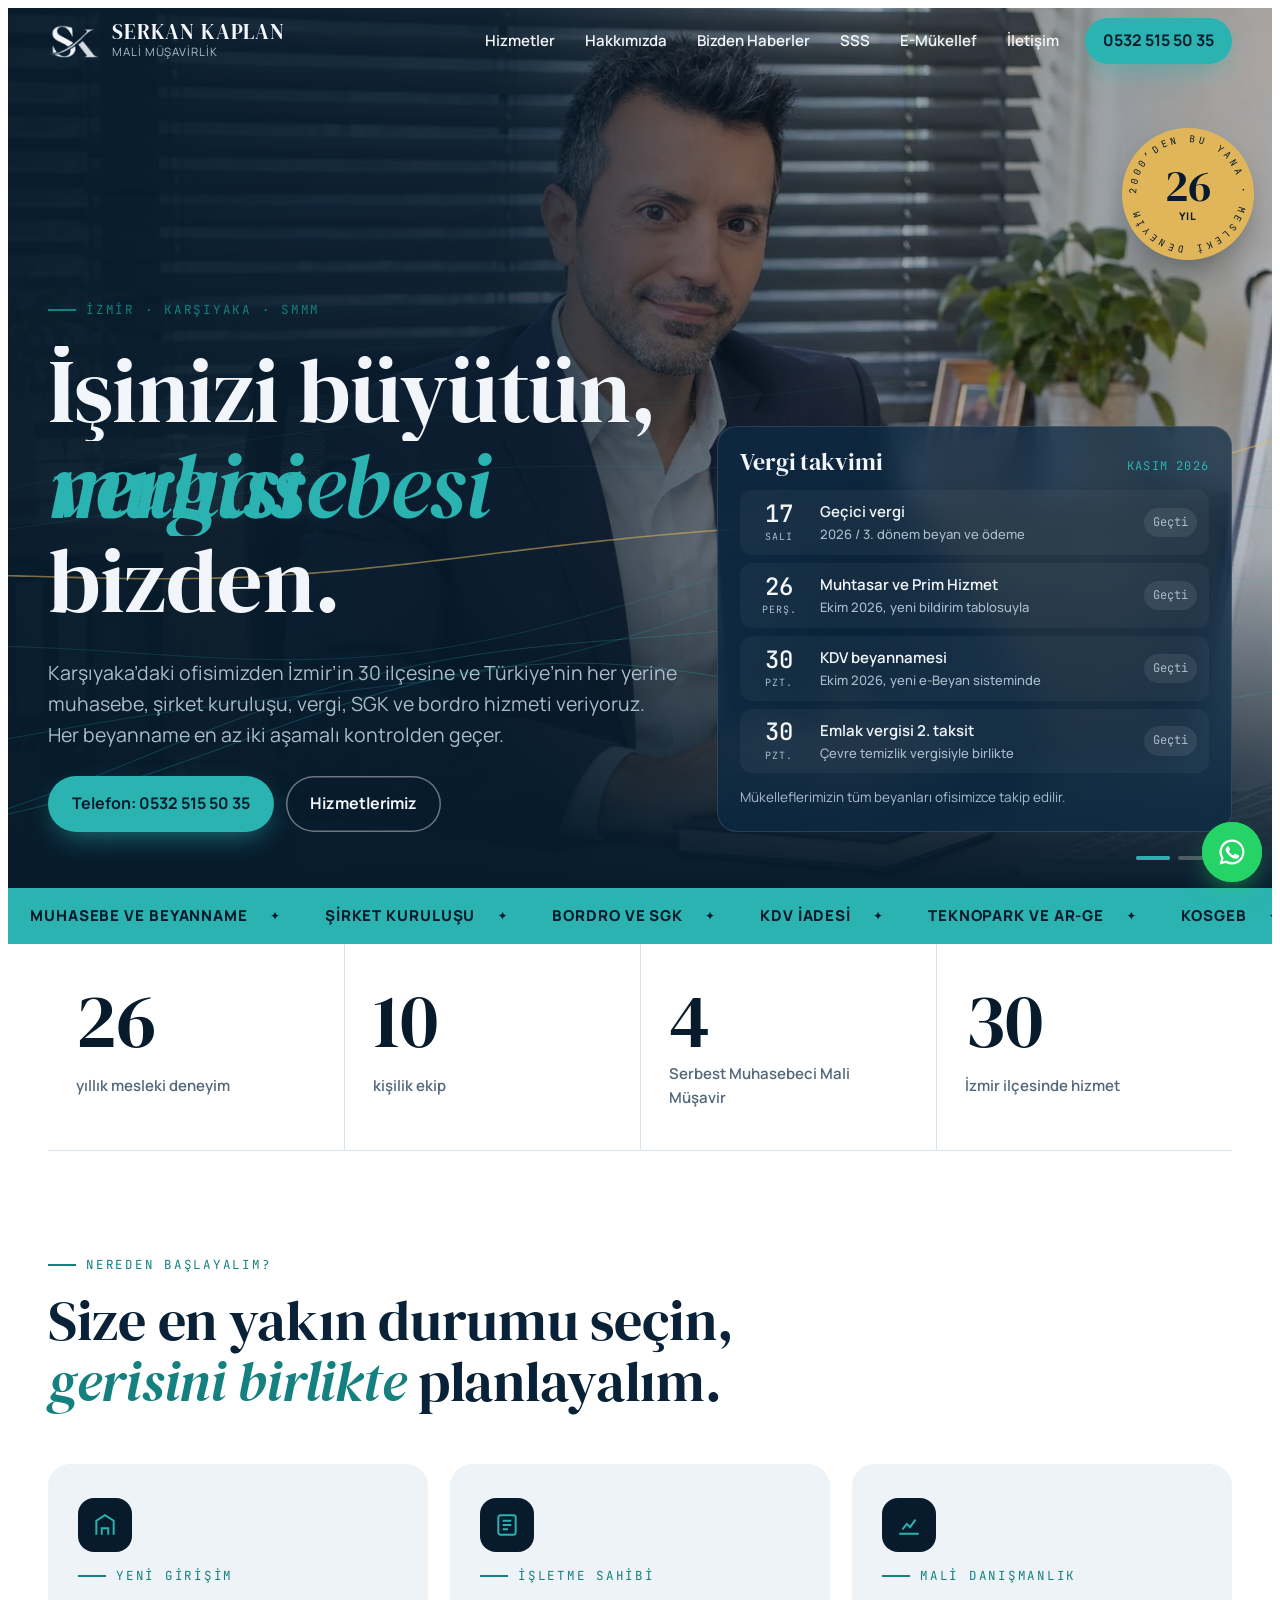
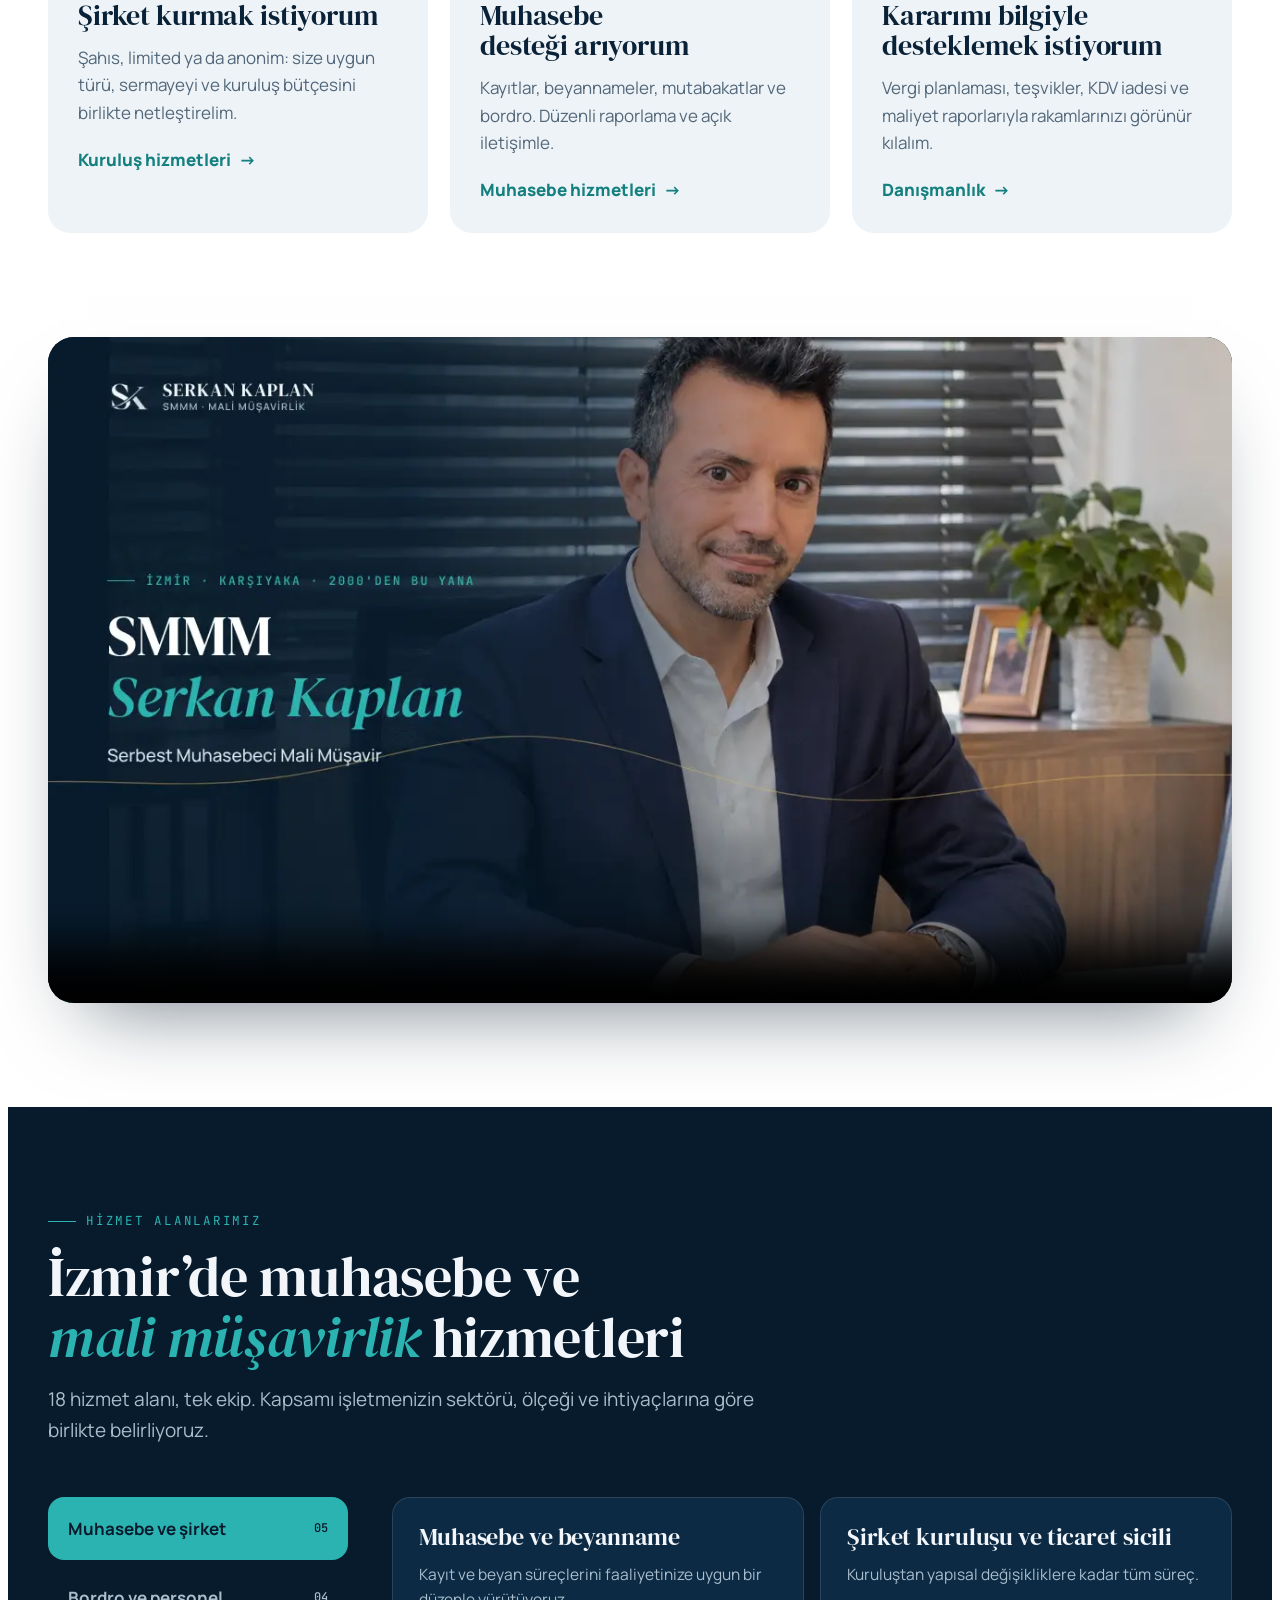
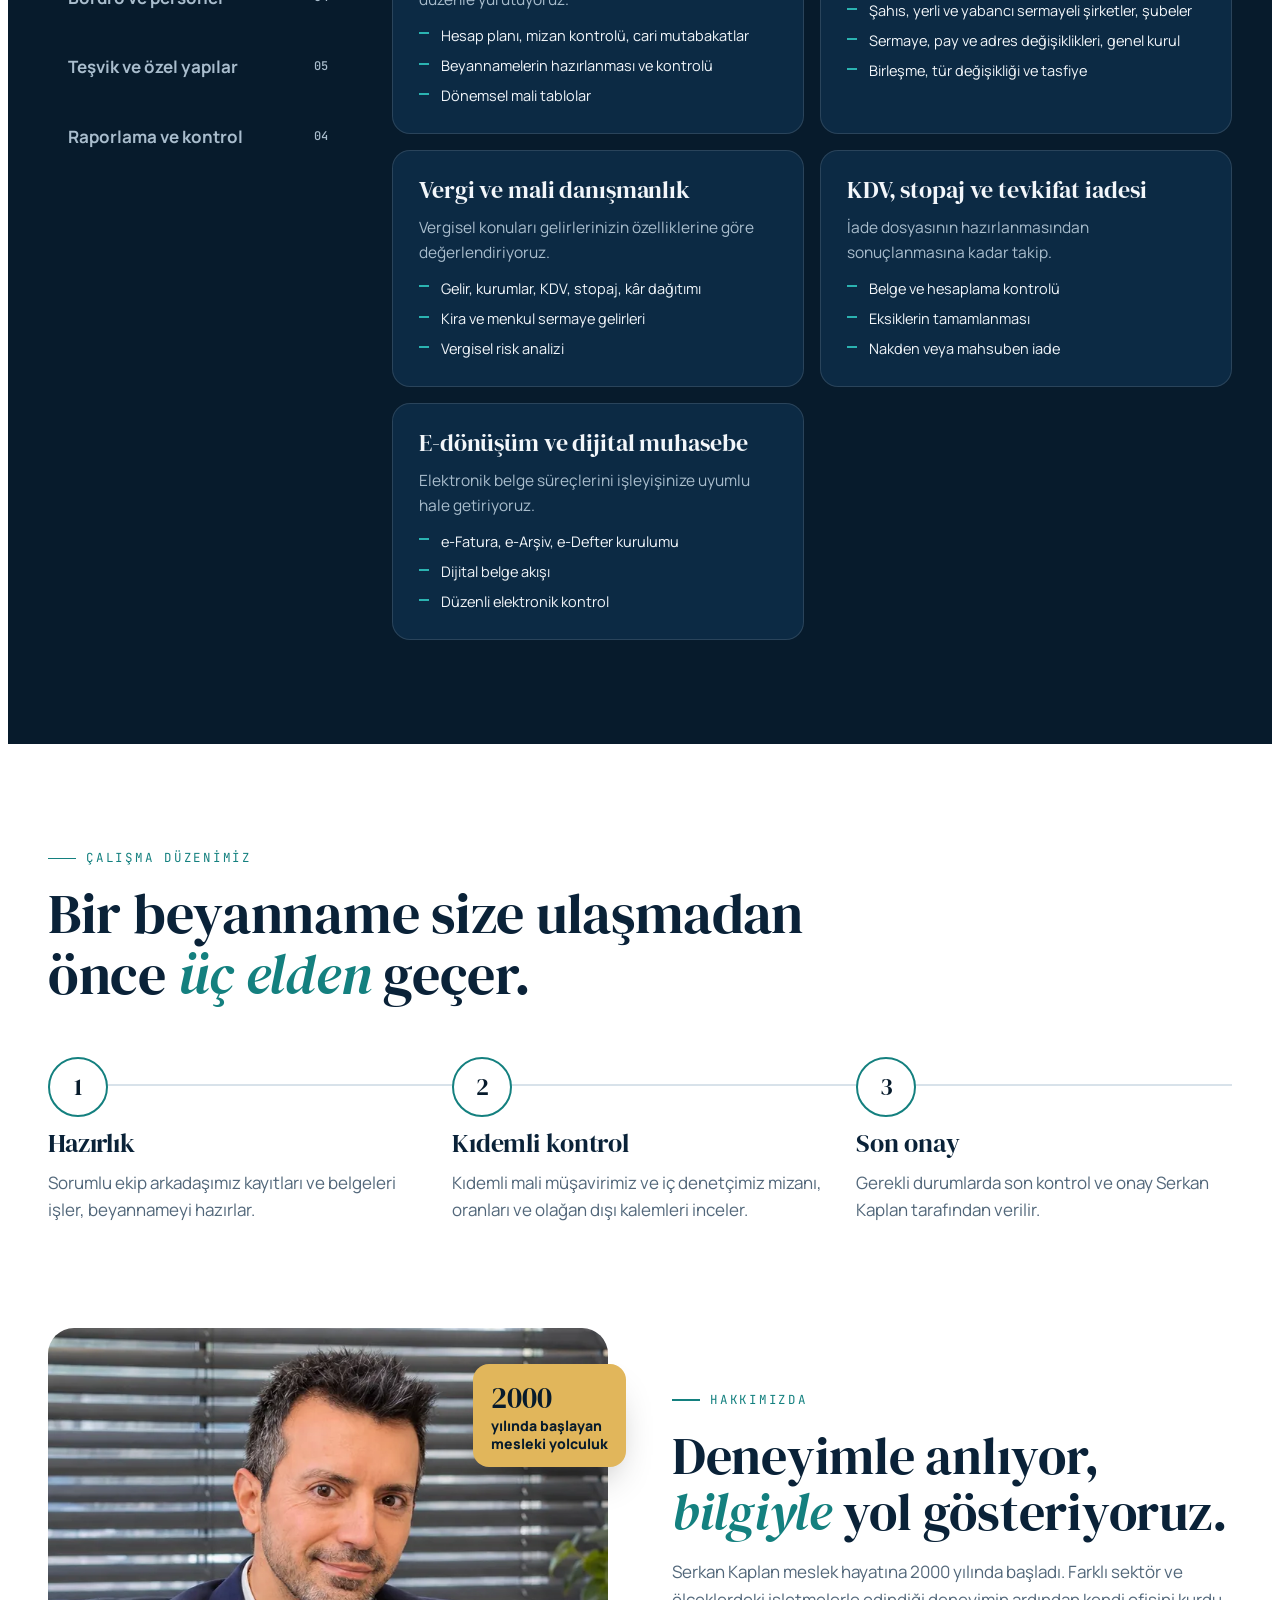
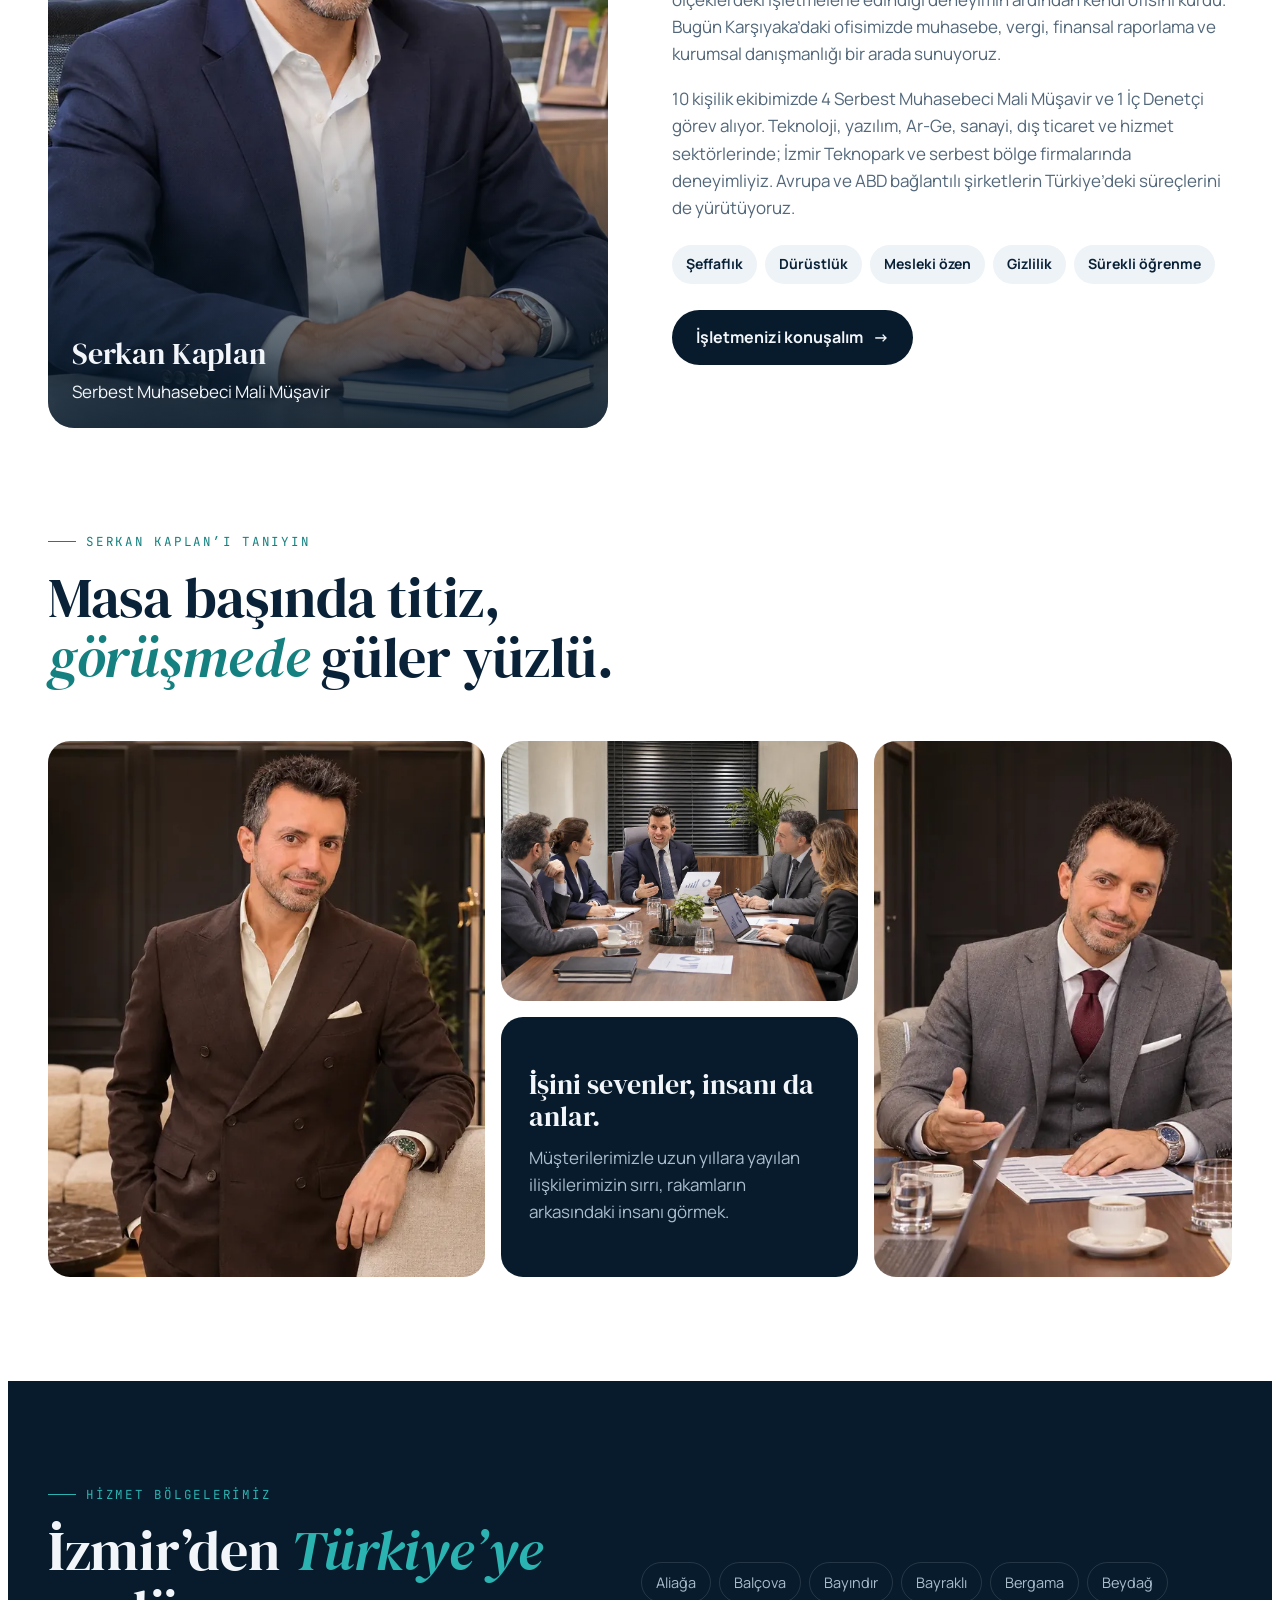
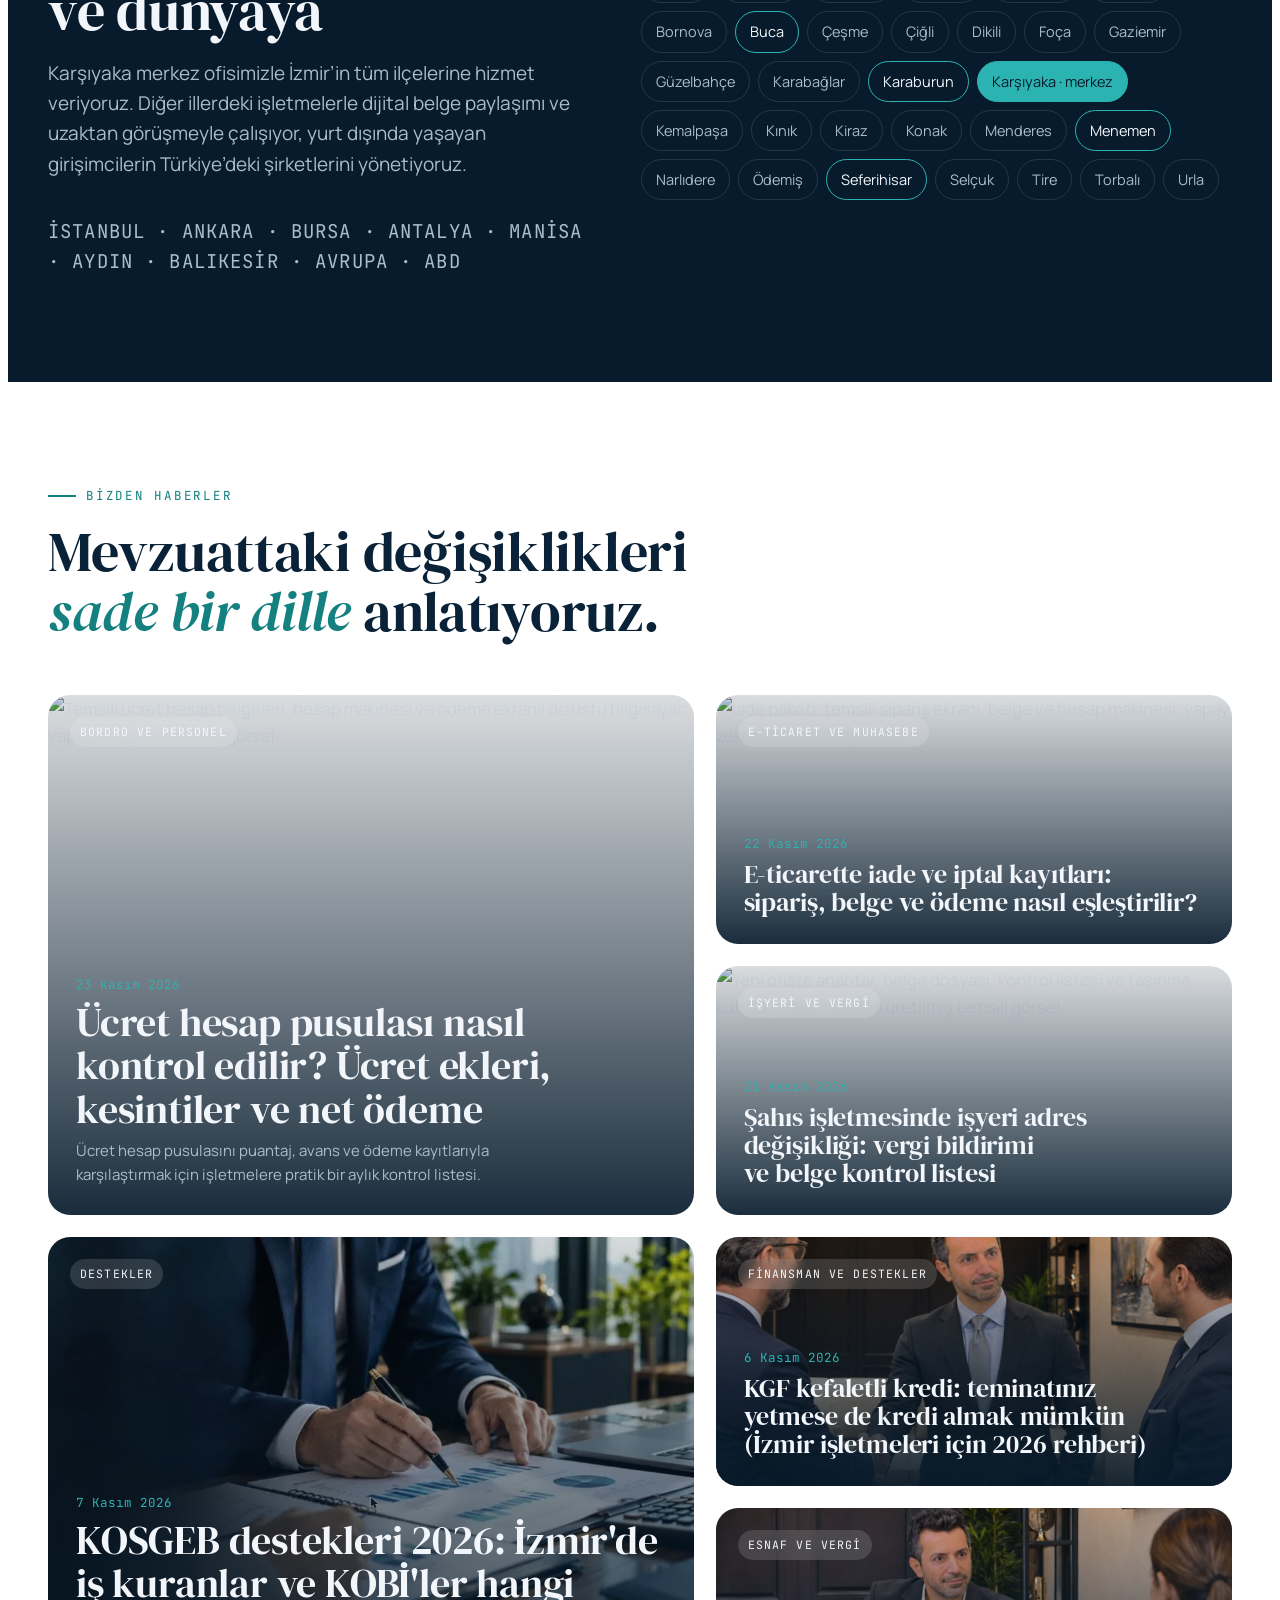
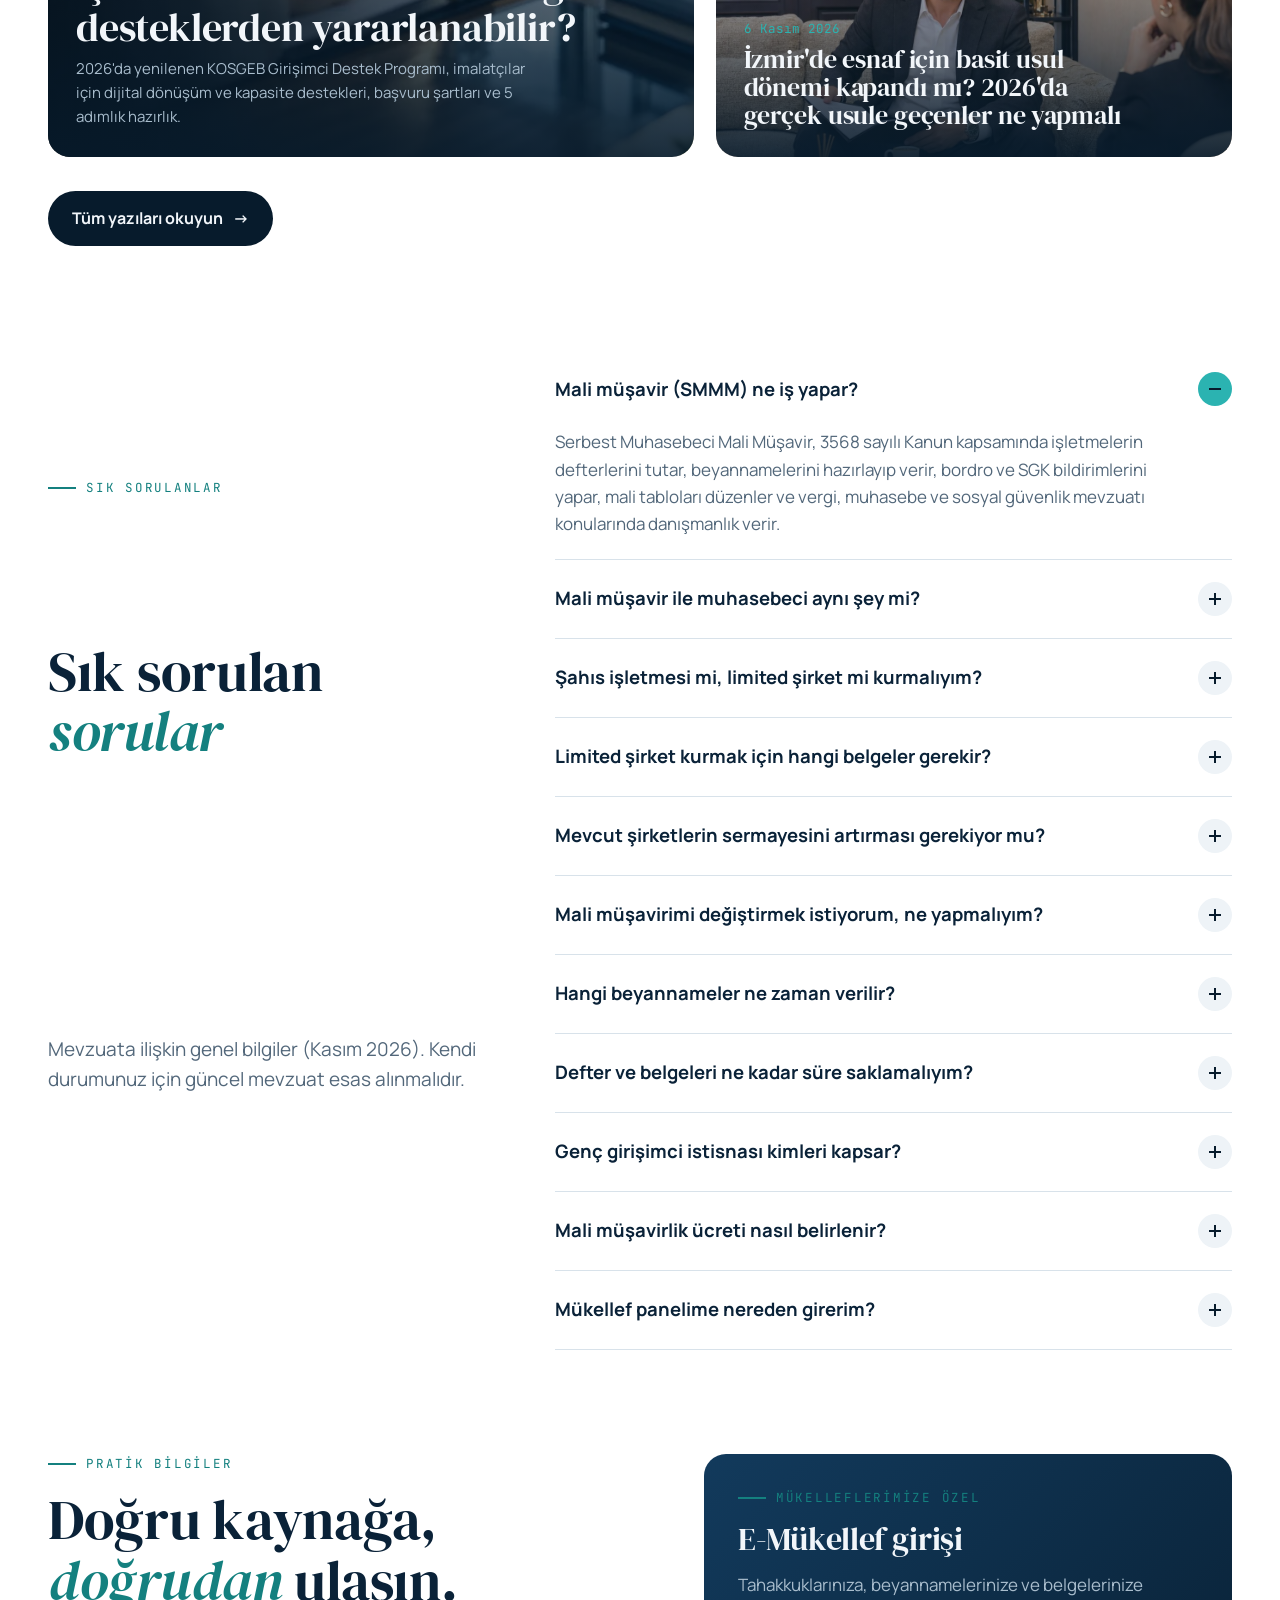
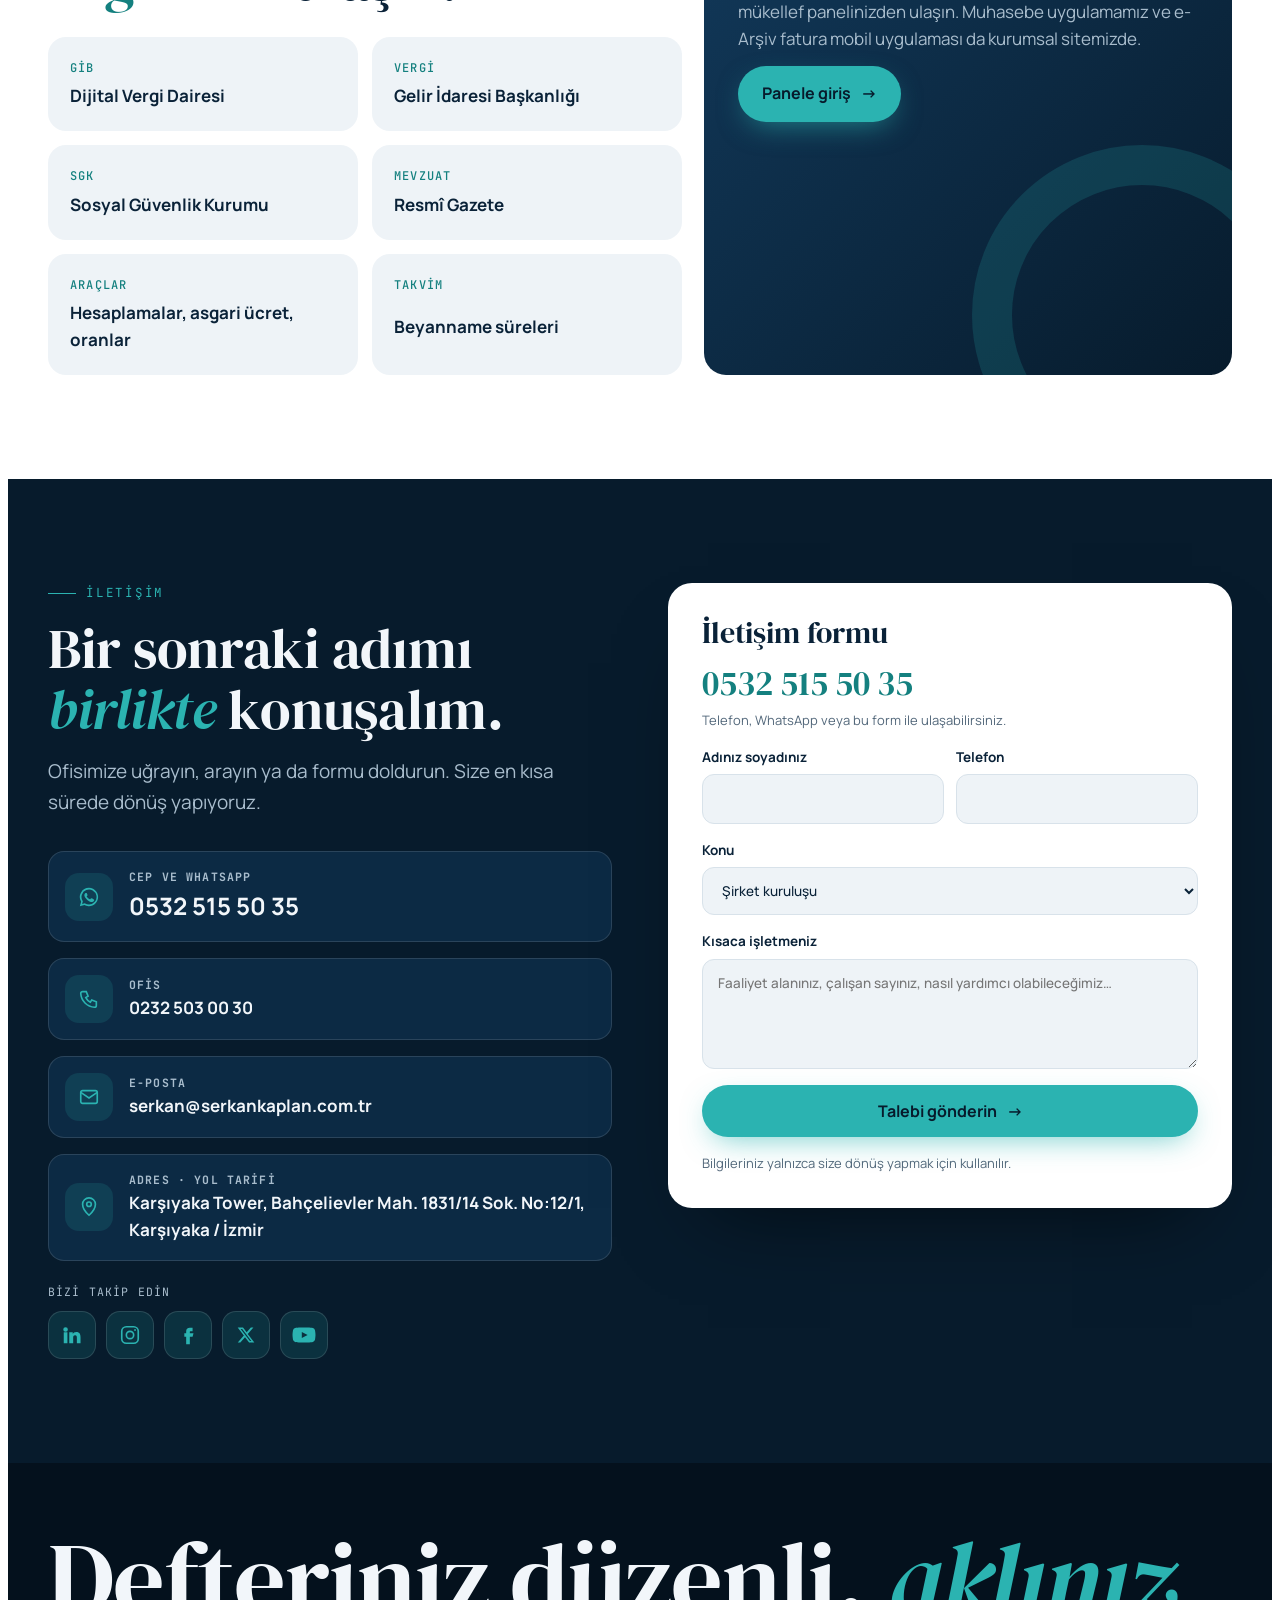
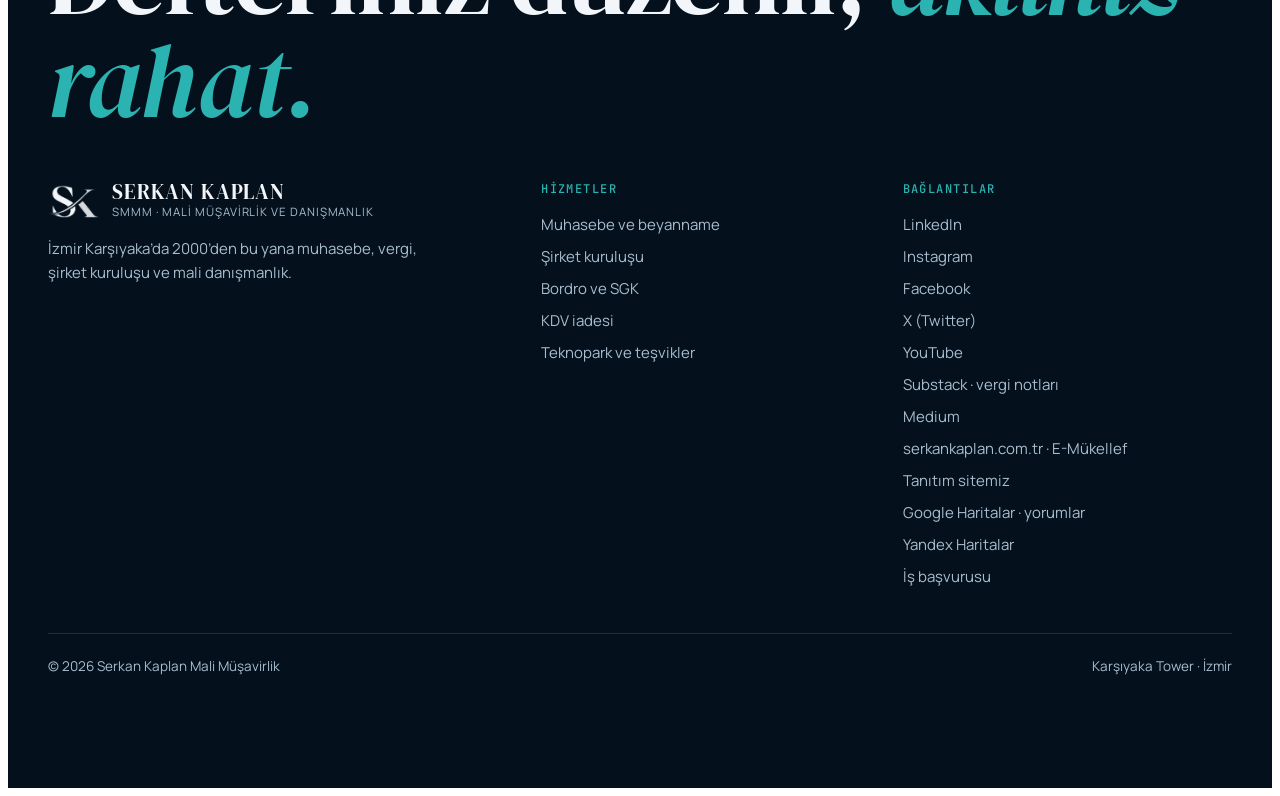
==== commit d3c9b284: "Ana sayfa: reklam dili ve benzemeyen görseller kaldırıldı - Ana sayfa, 8-16 Kasım'da temizlenen sürü" ====
--- a/index.html
+++ b/index.html
@@ -2,28 +2,25 @@
 <html lang="tr">
 <head>
 <meta charset="utf-8">
-<meta name="viewport" content="width=device-width,initial-scale=1,viewport-fit=cover">
+<meta name="viewport" content="width=device-width, initial-scale=1, viewport-fit=cover">
+<meta name="robots" content="index, follow">
 <link rel="canonical" href="https://smmmserkankaplan-cell.github.io/smmmserkankaplan/">
-<meta name="robots" content="index,follow">
 <meta property="og:type" content="website">
 <meta property="og:locale" content="tr_TR">
-<meta property="og:site_name" content="Serkan Kaplan Mali Müşavirlik">
-<meta property="og:title" content="İzmir Mali Müşavir | Karşıyaka SMMM Serkan Kaplan">
-<meta property="og:description" content="Muhasebe, şirket kuruluşu, vergi, SGK ve bordro. 26 yıllık deneyim, 10 kişilik uzman ekip. Ücretsiz ön görüşme: 0532 515 50 35">
+<meta property="og:site_name" content="SMMM Serkan Kaplan">
+<meta property="og:title" content="İzmir Karşıyaka Mali Müşavir | SMMM Serkan Kaplan">
+<meta property="og:description" content="Serbest Muhasebeci Mali Müşavir Serkan Kaplan, Karşıyaka Tower, Karşıyaka / İzmir. Muhasebe, vergi, SGK ve şirket kuruluşu.">
 <meta property="og:url" content="https://smmmserkankaplan-cell.github.io/smmmserkankaplan/">
-<meta property="og:image" content="https://smmmserkankaplan-cell.github.io/smmmserkankaplan/img/og.jpg">
+<meta property="og:image" content="https://smmmserkankaplan-cell.github.io/smmmserkankaplan/img/foto1-b38c5432.webp">
 <meta name="twitter:card" content="summary_large_image">
-<meta name="theme-color" content="#071B2C">
-<link rel="icon" href="img/icon.png">
-<link rel="apple-touch-icon" href="img/icon.png">
-<title>İzmir Mali Müşavir | Karşıyaka SMMM Serkan Kaplan</title>
-<meta name="description" content="İzmir Karşıyaka’da SMMM Serkan Kaplan: muhasebe, şirket kuruluşu, vergi, SGK ve bordro. 26 yıllık deneyim, 10 kişilik uzman ekip, çok aşamalı kontrol.">
+<link rel="icon" href="img/logo-28d68a53.png">
+<title>İzmir Karşıyaka Mali Müşavir | SMMM Serkan Kaplan</title>
+<meta name="description" content="Serbest Muhasebeci Mali Müşavir Serkan Kaplan, Karşıyaka Tower, Karşıyaka / İzmir. Muhasebe, vergi, SGK ve şirket kuruluşu. Cep 0532 515 50 35 · Ofis 0232 503 00 30">
 <link rel="preconnect" href="https://fonts.googleapis.com">
 <link rel="preconnect" href="https://fonts.gstatic.com" crossorigin>
 <link rel="stylesheet" href="https://fonts.googleapis.com/css2?family=DM+Serif+Display:ital@0;1&family=Manrope:wght@400;500;600;700;800&family=JetBrains+Mono:wght@400;500&display=swap">
-<script type="application/ld+json">
-{"@context":"https://schema.org","@type":"AccountingService","name":"Serkan Kaplan Mali Müşavirlik","description":"İzmir Karşıyaka'da muhasebe, şirket kuruluşu, vergi, SGK ve mali danışmanlık hizmetleri.","url":"https://smmmserkankaplan-cell.github.io/smmmserkankaplan/","image":"https://smmmserkankaplan-cell.github.io/smmmserkankaplan/img/og.jpg","telephone":"+905325155035","email":"serkan@serkankaplan.com.tr","foundingDate":"2000","address":{"@type":"PostalAddress","streetAddress":"Karşıyaka Tower, Bahçelievler Mah. 1831/14 Sok. No:12/1","addressLocality":"Karşıyaka","addressRegion":"İzmir","addressCountry":"TR"},"areaServed":["İzmir","Türkiye"],"sameAs":["https://www.instagram.com/smmmserkankaplan/","https://x.com/SERKANSMMM"]}
-</script>
+<script type="application/ld+json">{"@context": "https://schema.org", "@type": "AccountingService", "name": "SMMM Serkan Kaplan", "description": "Serbest Muhasebeci Mali Müşavir Serkan Kaplan. Karşıyaka / İzmir. Muhasebe, vergi, SGK ve şirket kuruluşu işlemleri.", "url": "https://www.serkankaplan.com.tr/", "telephone": "+905325155035", "email": "serkan@serkankaplan.com.tr", "foundingDate": "2000", "address": {"@type": "PostalAddress", "streetAddress": "Bahçelievler Mah. 1831/14 Sok. No:12 D:1 Karşıyaka Tower", "addressLocality": "Karşıyaka", "addressRegion": "İzmir", "postalCode": "35600", "addressCountry": "TR"}, "areaServed": {"@type": "City", "name": "İzmir"}, "sameAs": ["https://www.linkedin.com/in/smmm-serkan-kaplan-izmir/", "https://www.instagram.com/smmmserkankaplan/", "https://www.facebook.com/smmmserkan", "https://x.com/serkankaplan35", "https://www.youtube.com/@SMMMSERKANKAPLAN", "https://www.serkankaplan.com.tr/", "https://serkan-kaplan.lemony-fern-1702.chatgpt.site/", "https://maps.google.com/?cid=5046466689542466228", "https://yandex.com.tr/maps/org/mali_musavir_serkan_kaplan/102905806079/"], "alternateName": "İzmir Karşıyaka Mali Müşavir Serkan Kaplan", "geo": {"@type": "GeoCoordinates", "latitude": 38.4679649, "longitude": 27.1130174}, "hasMap": "https://maps.google.com/?cid=5046466689542466228", "contactPoint": [{"@type": "ContactPoint", "telephone": "+905325155035", "contactType": "customer service", "availableLanguage": ["tr"]}, {"@type": "ContactPoint", "telephone": "+902325030030", "contactType": "customer service", "availableLanguage": ["tr"]}]}</script>
+<script type="application/ld+json">{"@context": "https://schema.org", "@type": "FAQPage", "mainEntity": [{"@type": "Question", "name": "Mali müşavir (SMMM) ne iş yapar?", "acceptedAnswer": {"@type": "Answer", "text": "Serbest Muhasebeci Mali Müşavir, 3568 sayılı Kanun kapsamında işletmelerin defterlerini tutar, beyannamelerini hazırlayıp verir, bordro ve SGK bildirimlerini yapar, mali tabloları düzenler ve vergi, muhasebe ve sosyal güvenlik mevzuatı konularında danışmanlık verir."}}, {"@type": "Question", "name": "Mali müşavir ile muhasebeci aynı şey mi?", "acceptedAnswer": {"@type": "Answer", "text": "Günlük dilde aynı anlamda kullanılır, ancak yasal unvanlar farklıdır. “Serbest muhasebeci” unvanı 2008’de 5786 sayılı Kanun ile yeni başvurulara kapatıldı. Bugün mesleğe girenler staj ve sınavları tamamlayarak Serbest Muhasebeci Mali Müşavir (SMMM) ruhsatı alır. Yeminli Mali Müşavir (YMM) ise tasdik yetkisi bulunan ayrı bir unvandır."}}, {"@type": "Question", "name": "Şahıs işletmesi mi, limited şirket mi kurmalıyım?", "acceptedAnswer": {"@type": "Answer", "text": "Karar beklenen kazanca, ortak sayısına ve sorumluluk riskine göre verilir. Şahıs işletmesinin kazancı yüzde 15–40 artan oranlı gelir vergisine tabidir ve işletme borçlarından kişisel sorumluluk vardır. Limited şirkette kurumlar vergisi genel oranı yüzde 25’tir, kâr dağıtımında ayrıca yüzde 15 stopaj uygulanır; asgari sermaye 50.000 TL’dir. Genç girişimci istisnası yalnızca şahıs işletmelerine uygulanır."}}, {"@type": "Question", "name": "Limited şirket kurmak için hangi belgeler gerekir?", "acceptedAnswer": {"@type": "Answer", "text": "MERSİS’te hazırlanan şirket sözleşmesi, ortak ve müdürlerin kimlik bilgileri, iş yeri kira sözleşmesi veya tapu bilgisi ve Rekabet Kurumu payının (sermayenin on binde dördü) yatırıldığını gösteren dekont. İzmir’de tescil, İzmir Ticaret Odası bünyesindeki Ticaret Sicili Müdürlüğü’nde randevuyla yapılır. Nakdi sermaye tescili izleyen 24 ay içinde ödenebilir."}}, {"@type": "Question", "name": "Mevcut şirketlerin sermayesini artırması gerekiyor mu?", "acceptedAnswer": {"@type": "Answer", "text": "Asgari sermaye 1 Ocak 2024’ten itibaren anonim şirketlerde 250.000 TL, limited şirketlerde 50.000 TL’dir. Sermayesi bu tutarların altında kalan mevcut şirketler için uyum süresi, Ticaret Bakanlığı’nın Ekim 2026’da yayımlanan tebliğiyle 31 Aralık 2027’ye uzatıldı."}}, {"@type": "Question", "name": "Mali müşavirimi değiştirmek istiyorum, ne yapmalıyım?", "acceptedAnswer": {"@type": "Answer", "text": "Mevcut sözleşme yazılı olarak sona erdirilir, defter ve belgeler tutanakla teslim alınır, yeni meslek mensubuyla sözleşme imzalanıp e-beyanname aracılık yetkisi tanımlanır; e-Defter, e-Fatura ve SGK e-Bildirge yetkileri güncellenir."}}, {"@type": "Question", "name": "Hangi beyannameler ne zaman verilir?", "acceptedAnswer": {"@type": "Answer", "text": "KDV beyannamesi izleyen ayın 28’i, muhtasar ve prim hizmet beyannamesi izleyen ayın 26’sı, geçici vergi beyannamesi üç aylık dönemi izleyen ikinci ayın 17’si, yıllık gelir vergisi beyannamesi Mart ayı, kurumlar vergisi beyannamesi Nisan ayı içinde verilir. Son gün tatile denk gelirse süre ilk iş gününe uzar."}}, {"@type": "Question", "name": "Defter ve belgeleri ne kadar süre saklamalıyım?", "acceptedAnswer": {"@type": "Answer", "text": "Vergi Usul Kanunu’na göre 5 yıl, Türk Ticaret Kanunu’na göre 10 yıl. Uygulamada 10 yıl esas alınır."}}, {"@type": "Question", "name": "Genç girişimci istisnası kimleri kapsar?", "acceptedAnswer": {"@type": "Answer", "text": "İlk kez mükellef olan, işe başladığında 29 yaşını doldurmamış ve işini bizzat yöneten girişimcilerin kazancının 2026 için 400.000 TL’lik kısmı üç yıl boyunca gelir vergisinden istisnadır. Limited ve anonim şirketlere uygulanmaz. 12 aylık Bağ-Kur prim desteği 31 Aralık 2025’te kaldırıldı."}}, {"@type": "Question", "name": "Mali müşavirlik ücreti nasıl belirlenir?", "acceptedAnswer": {"@type": "Answer", "text": "TÜRMOB her yıl Asgari Ücret Tarifesi yayımlar. Ücret, işletmenin türüne, defter tipine, işlem hacmine ve personel sayısına göre bu tarifenin altında olmamak üzere yazılı sözleşmeyle belirlenir. İzmir’deki tarife İzmir SMMM Odası’nın sitesinde (izmo.tr) yer alır."}}]}</script>
 <style>
 /* Layout: lacivert "gece" bantları ile beyaz "kâğıt" bantları sırayla akar; kahraman alanında tam genişlik portre + akan grafik çizgileri; tek görünüm (tasarım bilerek sabit lacivert/beyaz) */
 :root{
@@ -38,10 +35,6 @@
   color-scheme:light;
 }
 *{box-sizing:border-box}
-html{padding-top:env(safe-area-inset-top,0px)}
-body{margin:0}
-img{max-width:100%}
-[hidden]{display:none!important}
 html{scroll-behavior:smooth}
 body{background:var(--paper);color:var(--ink);font-family:var(--f-body);font-size:17px;line-height:1.6;-webkit-font-smoothing:antialiased;overflow-x:hidden}
 body::before{content:"";position:fixed;inset:0 0 auto;height:env(safe-area-inset-top,0px);z-index:60;background:var(--navy)}
@@ -82,7 +75,7 @@
 .top.solid{background:rgba(7,27,44,.86);backdrop-filter:blur(14px) saturate(1.3);-webkit-backdrop-filter:blur(14px) saturate(1.3);box-shadow:0 1px 0 var(--line-d)}
 .top.solid .wrap{padding-block:10px}
 .brand{display:flex;align-items:center;gap:12px;text-decoration:none;color:var(--on-navy)}
-.logo{width:52px;height:34px;background:var(--on-navy);-webkit-mask:url("img/logo.png") center/contain no-repeat;mask:url("img/logo.png") center/contain no-repeat;flex:none}
+.logo{width:52px;height:34px;background:var(--on-navy);-webkit-mask:url("img/logo-28d68a53.png") center/contain no-repeat;mask:url("img/logo-28d68a53.png") center/contain no-repeat;flex:none}
 .brand b{display:block;font-family:var(--f-display);font-weight:400;font-size:21px;letter-spacing:.04em;line-height:1.1}
 .brand small{display:block;font-size:11.5px;color:var(--on-navy-soft);letter-spacing:.08em;text-transform:uppercase}
 .nav{display:flex;gap:6px;align-items:center;font-size:15px;font-weight:600;color:var(--on-navy)}
@@ -102,11 +95,9 @@
 .hero-photo{position:absolute;inset:0;z-index:-3;overflow:hidden}
 .slide{position:absolute;inset:0;background-size:cover;background-repeat:no-repeat;opacity:0;transform:scale(1.12);transition:opacity 1.6s ease,transform 9s linear}
 .slide.on{opacity:1;transform:scale(1)}
-.s1{background-image:url("img/takim.webp");background-position:60% 25%}
-.s2{background-image:url("img/anlatim.webp");background-position:55% 25%}
-.s3{background-image:url("img/toplanti.webp");background-position:50% 30%}
-.s4{background-image:url("img/toplanti2.webp");background-position:55% 25%}
-.s5{background-image:url("img/ayakta.webp");background-position:55% 20%}
+.s1{background-image:url("img/foto1-b38c5432.webp");background-position:58% 25%}
+.s2{background-image:url("img/foto2-1f1b1610.webp");background-position:70% 40%}
+.s3{background-image:url("img/foto3-bdba611e.webp");background-position:65% 40%}
 .dots{position:absolute;right:max(18px,env(safe-area-inset-right,0px));bottom:28px;display:flex;gap:8px;z-index:2}
 .dots button{all:unset;cursor:pointer;width:34px;height:4px;border-radius:4px;background:rgba(255,255,255,.25);overflow:hidden;position:relative}
 .dots button::after{content:"";position:absolute;inset:0;background:var(--teal);transform:scaleX(0);transform-origin:left}
@@ -116,14 +107,6 @@
 
 /* life gallery */
 .life{display:grid;grid-template-columns:1.1fr .9fr .9fr;grid-template-rows:260px 260px;gap:16px}
-.gal{display:grid;grid-template-columns:repeat(3,1fr);gap:18px}
-.gal figure{margin:0;border-radius:18px;overflow:hidden;background:var(--mist);position:relative}
-.gal figure div{aspect-ratio:3/2;background-size:cover;background-position:center 25%;transition:transform 1.2s var(--ease)}
-.gal figure:hover div{transform:scale(1.05)}
-.gal figcaption{padding:14px 16px 16px;font-size:15px;line-height:1.45}
-.gal figcaption b{display:block;font-size:16px;margin-bottom:2px}
-@media (max-width:860px){.gal{grid-template-columns:1fr 1fr}}
-@media (max-width:560px){.gal{grid-template-columns:1fr}}
 .life figure{margin:0;border-radius:22px;overflow:hidden;position:relative;background:var(--mist)}
 .life figure div{position:absolute;inset:0;background-size:cover;background-position:center;transition:transform 1.2s var(--ease)}
 .life figure:hover div{transform:scale(1.07)}
@@ -257,7 +240,7 @@
 
 /* about */
 .about{display:grid;grid-template-columns:minmax(0,1fr) minmax(0,1fr);gap:64px;align-items:center}
-.ph{position:relative;border-radius:26px;overflow:hidden;aspect-ratio:4/5;max-width:100%;background:url("img/takim.webp") 50% 20%/cover no-repeat var(--navy-2)}
+.ph{position:relative;border-radius:26px;overflow:hidden;aspect-ratio:4/5;max-width:100%;background:url("img/foto1-b38c5432.webp") 54% 22%/cover no-repeat var(--navy-2)}
 .ph::after{content:"";position:absolute;inset:0;background:linear-gradient(0deg,rgba(7,27,44,.85),transparent 45%)}
 .ph figcaption{position:absolute;left:24px;bottom:22px;z-index:1;color:var(--on-navy)}
 .ph figcaption b{display:block;font-family:var(--f-display);font-size:30px;font-weight:400}
@@ -294,9 +277,9 @@
 .post h3{font-size:26px;margin-top:6px}
 .post.big h3{font-size:clamp(30px,3.4vw,40px)}
 .post p{color:var(--on-navy-soft);font-size:15px;margin-top:8px;max-width:52ch}
-.bg1{background:url("img/anlatim.webp") 45% 25%/cover no-repeat #0C2A44}
-.bg2{background:radial-gradient(circle at 85% 15%,rgba(225,182,91,.55) 0,transparent 45%),url("img/ayakta.webp") 50% 20%/cover no-repeat #123A5C}
-.bg3{background:url("img/gorusme2.webp") 45% 25%/cover no-repeat #0C2A44}
+.bg1{background:url("img/foto2-1f1b1610.webp") 70% 40%/cover no-repeat #0C2A44}
+.bg2{background:radial-gradient(circle at 85% 15%,rgba(225,182,91,.55) 0,transparent 45%),url("img/foto1-b38c5432.webp") 55% 25%/cover no-repeat #123A5C}
+.bg3{background:url("img/foto3-bdba611e.webp") 50% 40%/cover no-repeat #0C2A44}
 .post .bars{position:absolute;right:28px;top:60px;display:flex;gap:8px;align-items:flex-end;height:110px;z-index:-1;opacity:.55}
 .post .bars i{width:16px;background:var(--teal);border-radius:4px 4px 0 0;animation:grow 2.4s var(--ease) infinite alternate}
 .post .bars i:nth-child(1){height:40%}.post .bars i:nth-child(2){height:65%;animation-delay:.2s}.post .bars i:nth-child(3){height:50%;animation-delay:.4s}.post .bars i:nth-child(4){height:85%;animation-delay:.6s}.post .bars i:nth-child(5){height:100%;animation-delay:.8s}
@@ -337,6 +320,11 @@
 .cinfo{display:grid;gap:16px}
 .cline{display:grid;grid-template-columns:48px minmax(0,1fr);gap:16px;align-items:center;padding:16px;border-radius:16px;background:var(--navy-2);border:1px solid var(--line-d);text-decoration:none;transition:border-color .25s}
 a.cline:hover{border-color:var(--teal)}
+.social{margin-top:6px}
+.social small{display:block;font-family:var(--f-mono);font-size:11.5px;letter-spacing:.1em;color:var(--on-navy-soft);text-transform:uppercase;margin-bottom:10px}
+.social div{display:flex;flex-wrap:wrap;gap:10px}
+.social a{width:48px;height:48px;border-radius:14px;background:rgba(43,179,177,.15);color:var(--teal);display:grid;place-items:center;border:1px solid var(--line-d);transition:border-color .25s,color .25s}
+.social a:hover{border-color:var(--teal);color:var(--on-navy)}
 .cline .ic{width:48px;height:48px;border-radius:14px;background:rgba(43,179,177,.15);color:var(--teal);display:grid;place-items:center}
 .cline small{display:block;font-family:var(--f-mono);font-size:11.5px;letter-spacing:.1em;color:var(--on-navy-soft);text-transform:uppercase}
 .cline span{font-weight:700;font-size:17px;overflow-wrap:anywhere}
@@ -389,10 +377,9 @@
   .js .rv.pre{transform:none;opacity:1}
 }
 </style>
+
 </head>
 <body>
-
-
 <header class="top" id="top">
   <div class="wrap">
     <a class="brand" href="#">
@@ -403,7 +390,6 @@
     <nav class="nav" id="nav" aria-label="Ana menü">
       <a href="#hizmetler">Hizmetler</a>
       <a href="#hakkimizda">Hakkımızda</a>
-      <a href="#yorumlar">Yorumlar</a>
       <a href="#haberler">Bizden Haberler</a>
       <a href="#sss">SSS</a>
       <a href="#e-mukellef">E-Mükellef</a>
@@ -416,13 +402,11 @@
 <main id="icerik">
 <section class="hero">
   <div class="hero-photo" id="slides">
-    <div class="slide s1 on" role="img" aria-label="Serkan Kaplan, takım elbiseyle Karşıyaka ofisindeki çalışma masasında"></div>
-    <div class="slide s2" role="img" aria-label="Serkan Kaplan, toplantıda mali tabloları anlatırken"></div>
-    <div class="slide s3" role="img" aria-label="Serkan Kaplan, ekibiyle toplantıda"></div>
-    <div class="slide s4" role="img" aria-label="Serkan Kaplan, müşterileriyle toplantıda"></div>
-    <div class="slide s5" role="img" aria-label="Serkan Kaplan, Karşıyaka ofisinde"></div>
-  </div>
-  <div class="dots" id="dots" aria-label="Fotoğraf seçimi"><button class="on" aria-label="1. fotoğraf"></button><button aria-label="2. fotoğraf"></button><button aria-label="3. fotoğraf"></button><button aria-label="4. fotoğraf"></button><button aria-label="5. fotoğraf"></button></div>
+    <div class="slide s1 on" role="img" aria-label="Serkan Kaplan, Karşıyaka ofisindeki çalışma masasında"></div>
+    <div class="slide s2" role="img" aria-label="Finansal raporlar üzerinde mali danışmanlık çalışması"></div>
+    <div class="slide s3" role="img" aria-label="Muhasebe kayıtlarının çok aşamalı kontrolü"></div>
+  </div>
+  <div class="dots" id="dots" aria-label="Fotoğraf seçimi"><button class="on" aria-label="1. fotoğraf"></button><button aria-label="2. fotoğraf"></button><button aria-label="3. fotoğraf"></button></div>
   <canvas id="flow" aria-hidden="true"></canvas>
   <div class="badge26" aria-label="26 yıllık mesleki deneyim">
     <svg viewBox="0 0 132 132" aria-hidden="true"><defs><path id="cp" d="M66,66 m-52,0 a52,52 0 1,1 104,0 a52,52 0 1,1 -104,0"/></defs><text fill="#071B2C" font-family="JetBrains Mono, monospace" font-size="9.5" letter-spacing="3.2"><textPath href="#cp">2000’DEN BU YANA · MESLEKİ DENEYİM · </textPath></text></svg>
@@ -438,7 +422,7 @@
       </h1>
       <p>Karşıyaka’daki ofisimizden İzmir’in 30 ilçesine ve Türkiye’nin her yerine muhasebe, şirket kuruluşu, vergi, SGK ve bordro hizmeti veriyoruz. Her beyanname en az iki aşamalı kontrolden geçer.</p>
       <div class="hero-cta">
-        <a class="btn btn-teal" href="tel:+905325155035">Ücretsiz ön görüşme: 0532 515 50 35</a>
+        <a class="btn btn-teal" href="tel:+905325155035">Telefon: 0532 515 50 35</a>
         <a class="btn btn-line" href="#hizmetler">Hizmetlerimiz</a>
       </div>
     </div>
@@ -463,7 +447,7 @@
 <div class="wrap">
   <div class="stats" aria-label="Rakamlarla ofisimiz">
     <div class="stat rv"><b data-n="26">26</b><span>yıllık mesleki deneyim</span></div>
-    <div class="stat rv"><b data-n="10">10</b><span>kişilik uzman ekip</span></div>
+    <div class="stat rv"><b data-n="10">10</b><span>kişilik ekip</span></div>
     <div class="stat rv"><b data-n="4">4</b><span>Serbest Muhasebeci Mali Müşavir</span></div>
     <div class="stat rv"><b data-n="30">30</b><span>İzmir ilçesinde hizmet</span></div>
   </div>
@@ -498,7 +482,7 @@
 <section id="tanitim" style="padding-top:0">
   <div class="wrap">
     <div class="vid rv">
-      <video id="tvid" src="tanitim.mp4?v=2" poster="img/poster.webp?v=2" muted loop playsinline preload="auto" controls aria-label="Serkan Kaplan Mali Müşavirlik tanıtım videosu"></video>
+      <video id="tvid" src="tanitim.mp4" poster="img/foto4-89e77623.webp" muted loop playsinline preload="auto" controls aria-label="Serkan Kaplan Mali Müşavirlik tanıtım videosu"></video>
     </div>
   </div>
 </section>
@@ -506,7 +490,7 @@
 <section id="hizmetler" class="dark">
   <div class="wrap">
     <div class="sec-head rv">
-      <span class="eyebrow">Uzmanlık alanlarımız</span>
+      <span class="eyebrow">Hizmet alanlarımız</span>
       <h2>İzmir’de muhasebe ve <i>mali müşavirlik</i> hizmetleri</h2>
       <p>18 hizmet alanı, tek ekip. Kapsamı işletmenizin sektörü, ölçeği ve ihtiyaçlarına göre birlikte belirliyoruz.</p>
     </div>
@@ -556,7 +540,7 @@
       <h2>Bir beyanname size ulaşmadan önce <i>üç elden</i> geçer.</h2>
     </div>
     <ol class="proc proc-wrap" id="proc">
-      <li class="rv"><h3>Hazırlık</h3><p>Sorumlu uzmanımız kayıtları ve belgeleri işler, beyannameyi hazırlar.</p></li>
+      <li class="rv"><h3>Hazırlık</h3><p>Sorumlu ekip arkadaşımız kayıtları ve belgeleri işler, beyannameyi hazırlar.</p></li>
       <li class="rv"><h3>Kıdemli kontrol</h3><p>Kıdemli mali müşavirimiz ve iç denetçimiz mizanı, oranları ve olağan dışı kalemleri inceler.</p></li>
       <li class="rv"><h3>Son onay</h3><p>Gerekli durumlarda son kontrol ve onay Serkan Kaplan tarafından verilir.</p></li>
     </ol>
@@ -585,57 +569,13 @@
   <div class="wrap">
     <div class="sec-head rv">
       <span class="eyebrow">Serkan Kaplan’ı tanıyın</span>
-      <h2>Masa başında titiz, <i>müşterisine</i> yakın.</h2>
+      <h2>Masa başında titiz, <i>görüşmede</i> güler yüzlü.</h2>
     </div>
     <div class="life">
-      <figure class="a rv"><div role="img" aria-label="Serkan Kaplan masasında" style='background-image:url("img/masa2.webp");background-position:55% 30%'></div></figure>
-      <figure class="rv"><div role="img" aria-label="Serkan Kaplan mali tabloları incelerken" style='background-image:url("img/evrak.webp");background-position:55% 35%'></div></figure>
-      <figure class="d rv"><div role="img" aria-label="Serkan Kaplan müşterisiyle görüşmede" style='background-image:url("img/gorusme.webp");background-position:42% 30%'></div></figure>
+      <figure class="a rv"><div role="img" aria-label="Serkan Kaplan ofiste ayakta" style='background-image:url("img/foto5-766ac8ad.webp");background-position:44% 30%'></div></figure>
+      <figure class="rv"><div role="img" aria-label="Serkan Kaplan müşteri toplantısında" style='background-image:url("img/foto6-fb1e76f0.webp");background-position:52% 35%'></div></figure>
+      <figure class="d rv"><div role="img" aria-label="Serkan Kaplan müşteri görüşmesinde" style='background-image:url("img/foto7-e7fa7c07.webp");background-position:42% 30%'></div></figure>
       <div class="life-note rv"><b>İşini sevenler, insanı da anlar.</b><p>Müşterilerimizle uzun yıllara yayılan ilişkilerimizin sırrı, rakamların arkasındaki insanı görmek.</p></div>
-    </div>
-  </div>
-</section>
-
-<section id="ofis" style="padding-top:0">
-  <div class="wrap">
-    <div class="sec-head rv">
-      <span class="eyebrow">Ofisimizden kareler</span>
-      <h2>Her rakamın arkasında <i>güvenilir</i> bir ekip.</h2>
-    </div>
-    <div class="gal">
-      <figure class="rv"><div role="img" aria-label="SMMM Serkan Kaplan - Şirket toplantıları" style='background-image:url("img/yelek-toplanti.webp")'></div><figcaption><b>Şirket toplantıları</b>Yönetim ekibinizle bütçe, vergi ve büyüme planını birlikte konuşuruz.</figcaption></figure>
-      <figure class="rv"><div role="img" aria-label="SMMM Serkan Kaplan - Güvene dayalı iş birliği" style='background-image:url("img/tokalasma.webp")'></div><figcaption><b>Güvene dayalı iş birliği</b>Müşterilerimizin çoğuyla 10 yılı aşkın süredir birlikte çalışıyoruz.</figcaption></figure>
-      <figure class="rv"><div role="img" aria-label="SMMM Serkan Kaplan - Titiz kontrol" style='background-image:url("img/rapor.webp")'></div><figcaption><b>Titiz kontrol</b>Beyannameler gönderilmeden önce çok aşamalı kontrolden geçer.</figcaption></figure>
-      <figure class="rv"><div role="img" aria-label="SMMM Serkan Kaplan - Ücretsiz ön görüşme" style='background-image:url("img/sohbet.webp")'></div><figcaption><b>Ücretsiz ön görüşme</b>İşletmenizi dinler, size en uygun yol haritasını çıkarırız.</figcaption></figure>
-      <figure class="rv"><div role="img" aria-label="SMMM Serkan Kaplan - Ekip olarak yanınızdayız" style='background-image:url("img/toplanti3.webp")'></div><figcaption><b>Ekip olarak yanınızdayız</b>4 SMMM ve 1 iç denetçiden oluşan ekibimizle her konuda destek.</figcaption></figure>
-      <figure class="rv"><div role="img" aria-label="SMMM Serkan Kaplan - Dijital muhasebe" style='background-image:url("img/imac.webp")'></div><figcaption><b>Dijital muhasebe</b>e-Fatura, e-Defter ve e-Mükellef süreçleri hızlı ve şeffaf.</figcaption></figure>
-      <figure class="rv"><div role="img" aria-label="SMMM Serkan Kaplan - Karşıyaka ofisimizde" style='background-image:url("img/zeytin.webp")'></div><figcaption><b>Karşıyaka ofisimizde</b>Karşıyaka Tower’daki ofisimizde sizi ağırlamaktan memnuniyet duyarız.</figcaption></figure>
-      <figure class="rv"><div role="img" aria-label="SMMM Serkan Kaplan - Şirket kuruluşu" style='background-image:url("img/dosya.webp")'></div><figcaption><b>Şirket kuruluşu</b>Şahıs, limited ve anonim şirket kuruluşunu baştan sona yönetiriz.</figcaption></figure>
-      <figure class="rv"><div role="img" aria-label="SMMM Serkan Kaplan - Bize ulaşın" style='background-image:url("img/ayakta.webp")'></div><figcaption><b>Bize ulaşın</b>Ücretsiz ön görüşme için: <a href="tel:+905325155035">0532 515 50 35</a></figcaption></figure>
-    </div>
-  </div>
-</section>
-
-<section id="yorumlar" style="background:var(--mist)">
-  <div class="wrap">
-    <div class="rev-head">
-      <div class="sec-head rv" style="margin:0">
-        <span class="eyebrow">Müşterilerimiz ne diyor?</span>
-        <h2>Uzun yıllardır <i>birlikte</i> çalışıyoruz.</h2>
-      </div>
-      <a class="rating rv" style="background:var(--paper)" href="https://www.google.com/maps/search/?api=1&amp;query=%C4%B0zmir%20Kar%C5%9F%C4%B1yaka%20Mali%20M%C3%BC%C5%9Favir%20Serkan%20Kaplan" aria-label="Google’da 4,8 puan, 73 yorum">
-        <b>4,8</b><span><span class="stars" aria-hidden="true">★★★★★</span><small>Google’da 73 yorum</small></span>
-      </a>
-    </div>
-  </div>
-  <div class="rev-track">
-    <div class="rev-row" id="revRow">
-      <figure class="rev" style="margin:0"><p>Hem Türkiye’deki hem de uluslararası operasyonlarımızda kusursuz, çok büyük profesyonellikte hizmet sundular. 15 yıldır beraber çalışıyoruz.</p><figcaption class="who"><i>M</i><span>Mehmet M.<small>Google yorumu</small></span></figcaption></figure>
-      <figure class="rev" style="margin:0"><p>Her zaman ulaşılabilir, sorularımıza sabırla ve detaylı yanıt veriyor. Ekibi de ilgili, hızlı ve çözüm odaklı.</p><figcaption class="who"><i>O</i><span>Onur Ü.<small>Google yorumu</small></span></figcaption></figure>
-      <figure class="rev" style="margin:0"><p>Dijitalleşmeye verdikleri önem sayesinde tüm süreçleri hızlı, şeffaf ve zahmetsiz yönetebiliyorum.</p><figcaption class="who"><i>İ</i><span>İlker T.<small>Google yorumu</small></span></figcaption></figure>
-      <figure class="rev" style="margin:0"><p>Firma olarak uzun süredir sorunsuz çalışıyoruz. Çözüm üreten, bizi doğru yönlendiren tecrübeli bir ekip.</p><figcaption class="who"><i>E</i><span>Erkan T.<small>Google yorumu</small></span></figcaption></figure>
-      <figure class="rev" style="margin:0"><p>Uzun yıllardır hizmet alıyorum. Profesyonel yaklaşımları ve çözüm odaklı çalışmaları için tebrik ederim.</p><figcaption class="who"><i>K</i><span>Kübra E. B.<small>Google yorumu</small></span></figcaption></figure>
-      <figure class="rev" style="margin:0"><p>Muhasebe konusunda ziyadesiyle ilgili ve çok başarılı. Firmamız çok memnun, kesinlikle tavsiye ederim.</p><figcaption class="who"><i>H</i><span>Hümeyra Y.<small>Google yorumu</small></span></figcaption></figure>
     </div>
   </div>
 </section>
@@ -708,7 +648,7 @@
       </div>
     </div>
     <!-- HABERLER:BITIR -->
-    <p class="news-more"><a class="btn btn-ink" href="haberler/">Tüm yazıları okuyun <span class="arrow">→</span></a></p>
+    <p class="news-more"><a class="btn btn-ink" href="https://serkan-kaplan.lemony-fern-1702.chatgpt.site/yazilar">Tüm yazıları okuyun <span class="arrow">→</span></a></p>
   </div>
 </section>
 
@@ -716,14 +656,20 @@
   <div class="wrap faq-grid">
     <div class="sec-head rv" style="margin:0">
       <span class="eyebrow">Sık sorulanlar</span>
-      <h2>Aklınızdaki <i>sorular</i></h2>
-      <p>Cevabını bulamadığınız bir konu varsa bizi arayın.</p>
+      <h2>Sık sorulan <i>sorular</i></h2>
+      <p>Mevzuata ilişkin genel bilgiler (Kasım 2026). Kendi durumunuz için güncel mevzuat esas alınmalıdır.</p>
     </div>
     <div class="rv">
-      <details open><summary>İzmir dışındaysam da çalışabilir miyiz? <i></i></summary><p>Evet. Türkiye’nin tüm illerindeki işletmelerle dijital belge paylaşımı ve uzaktan görüşmeyle çalışıyoruz. Yurt dışında yaşayan girişimcilere de Türkiye’deki şirketleri için hizmet veriyoruz.</p></details>
-      <details><summary>Beyannamelerim nasıl kontrol ediliyor? <i></i></summary><p>Her beyanname ve kritik bildirim, işlemin niteliğine göre iki veya üç aşamalı kontrolden geçer. Gerekli durumlarda kıdemli mali müşavirlerimiz, iç denetçimiz ve Serkan Kaplan son onayı verir.</p></details>
-      <details><summary>Şirket kuruluşu için ne hazırlamalıyım? <i></i></summary><p>Kuruluş türüne göre değişir. Ön görüşmede şirket türünü, sermayeyi ve kuruluş bütçesini birlikte belirliyor, gerekli belge listesini size veriyoruz.</p></details>
-      <details><summary>Teknopark veya serbest bölgedeyim, destek veriyor musunuz? <i></i></summary><p>Evet. İzmir Teknopark ve serbest bölge firmalarının muhasebe, vergi, bordro ve teşvik süreçlerinde deneyimliyiz.</p></details>
+      <details open><summary>Mali müşavir (SMMM) ne iş yapar? <i></i></summary><p>Serbest Muhasebeci Mali Müşavir, 3568 sayılı Kanun kapsamında işletmelerin defterlerini tutar, beyannamelerini hazırlayıp verir, bordro ve SGK bildirimlerini yapar, mali tabloları düzenler ve vergi, muhasebe ve sosyal güvenlik mevzuatı konularında danışmanlık verir.</p></details>
+      <details><summary>Mali müşavir ile muhasebeci aynı şey mi? <i></i></summary><p>Günlük dilde aynı anlamda kullanılır, ancak yasal unvanlar farklıdır. “Serbest muhasebeci” unvanı 2008’de 5786 sayılı Kanun ile yeni başvurulara kapatıldı. Bugün mesleğe girenler staj ve sınavları tamamlayarak Serbest Muhasebeci Mali Müşavir (SMMM) ruhsatı alır. Yeminli Mali Müşavir (YMM) ise tasdik yetkisi bulunan ayrı bir unvandır.</p></details>
+      <details><summary>Şahıs işletmesi mi, limited şirket mi kurmalıyım? <i></i></summary><p>Karar beklenen kazanca, ortak sayısına ve sorumluluk riskine göre verilir. Şahıs işletmesinin kazancı yüzde 15–40 artan oranlı gelir vergisine tabidir ve işletme borçlarından kişisel sorumluluk vardır. Limited şirkette kurumlar vergisi genel oranı yüzde 25’tir, kâr dağıtımında ayrıca yüzde 15 stopaj uygulanır; asgari sermaye 50.000 TL’dir. Genç girişimci istisnası yalnızca şahıs işletmelerine uygulanır.</p></details>
+      <details><summary>Limited şirket kurmak için hangi belgeler gerekir? <i></i></summary><p>MERSİS’te hazırlanan şirket sözleşmesi, ortak ve müdürlerin kimlik bilgileri, iş yeri kira sözleşmesi veya tapu bilgisi ve Rekabet Kurumu payının (sermayenin on binde dördü) yatırıldığını gösteren dekont. İzmir’de tescil, İzmir Ticaret Odası bünyesindeki Ticaret Sicili Müdürlüğü’nde randevuyla yapılır. Nakdi sermaye tescili izleyen 24 ay içinde ödenebilir.</p></details>
+      <details><summary>Mevcut şirketlerin sermayesini artırması gerekiyor mu? <i></i></summary><p>Asgari sermaye 1 Ocak 2024’ten itibaren anonim şirketlerde 250.000 TL, limited şirketlerde 50.000 TL’dir. Sermayesi bu tutarların altında kalan mevcut şirketler için uyum süresi, Ticaret Bakanlığı’nın Ekim 2026’da yayımlanan tebliğiyle 31 Aralık 2027’ye uzatıldı.</p></details>
+      <details><summary>Mali müşavirimi değiştirmek istiyorum, ne yapmalıyım? <i></i></summary><p>Mevcut sözleşme yazılı olarak sona erdirilir, defter ve belgeler tutanakla teslim alınır, yeni meslek mensubuyla sözleşme imzalanıp e-beyanname aracılık yetkisi tanımlanır; e-Defter, e-Fatura ve SGK e-Bildirge yetkileri güncellenir.</p></details>
+      <details><summary>Hangi beyannameler ne zaman verilir? <i></i></summary><p>KDV beyannamesi izleyen ayın 28’i, muhtasar ve prim hizmet beyannamesi izleyen ayın 26’sı, geçici vergi beyannamesi üç aylık dönemi izleyen ikinci ayın 17’si, yıllık gelir vergisi beyannamesi Mart ayı, kurumlar vergisi beyannamesi Nisan ayı içinde verilir. Son gün tatile denk gelirse süre ilk iş gününe uzar.</p></details>
+      <details><summary>Defter ve belgeleri ne kadar süre saklamalıyım? <i></i></summary><p>Vergi Usul Kanunu’na göre 5 yıl, Türk Ticaret Kanunu’na göre 10 yıl. Uygulamada 10 yıl esas alınır.</p></details>
+      <details><summary>Genç girişimci istisnası kimleri kapsar? <i></i></summary><p>İlk kez mükellef olan, işe başladığında 29 yaşını doldurmamış ve işini bizzat yöneten girişimcilerin kazancının 2026 için 400.000 TL’lik kısmı üç yıl boyunca gelir vergisinden istisnadır. Limited ve anonim şirketlere uygulanmaz. 12 aylık Bağ-Kur prim desteği 31 Aralık 2025’te kaldırıldı.</p></details>
+      <details><summary>Mali müşavirlik ücreti nasıl belirlenir? <i></i></summary><p>TÜRMOB her yıl Asgari Ücret Tarifesi yayımlar. Ücret, işletmenin türüne, defter tipine, işlem hacmine ve personel sayısına göre bu tarifenin altında olmamak üzere yazılı sözleşmeyle belirlenir. İzmir’deki tarife İzmir SMMM Odası’nın sitesinde (izmo.tr) yer alır.</p></details>
       <details><summary>Mükellef panelime nereden girerim? <i></i></summary><p>Aşağıdaki E-Mükellef bölümündeki bağlantıdan, kurumsal sitemizdeki “E-Mükellef Girişi” düğmesiyle panelinize ulaşabilirsiniz.</p></details>
     </div>
   </div>
@@ -763,15 +709,16 @@
         <p>Ofisimize uğrayın, arayın ya da formu doldurun. Size en kısa sürede dönüş yapıyoruz.</p>
       </div>
       
-      <a class="cline rv" href="https://wa.me/905325155035?text=Merhaba%2C%20mali%20m%C3%BC%C5%9Favirlik%20hizmetleriniz%20hakk%C4%B1nda%20bilgi%20almak%20istiyorum."><span class="ic"><svg width="22" height="22" viewBox="0 0 24 24" fill="currentColor"><path d="M12 2a10 10 0 0 0-8.6 15.1L2 22l5-1.3A10 10 0 1 0 12 2m0 18.2a8.2 8.2 0 0 1-4.2-1.2l-.3-.2-3 .8.8-2.9-.2-.3A8.2 8.2 0 1 1 12 20.2m4.5-6.1c-.2-.1-1.5-.7-1.7-.8s-.4-.1-.6.1l-.8 1c-.1.2-.3.2-.5.1a6.7 6.7 0 0 1-3.3-2.9c-.3-.4.3-.4.8-1.4a.5.5 0 0 0 0-.4l-.8-1.8c-.2-.5-.4-.4-.6-.4h-.5a1 1 0 0 0-.7.3 3 3 0 0 0-.9 2.2 5.2 5.2 0 0 0 1.1 2.7 11.8 11.8 0 0 0 4.5 4c1.7.7 2.3.8 3.2.6a2.7 2.7 0 0 0 1.8-1.2 2.2 2.2 0 0 0 .1-1.3c0-.1-.2-.2-.4-.3"/></svg></span><span><small>Cep ve WhatsApp · ücretsiz ön görüşme</small><b style="font-size:24px">0532 515 50 35</b></span></a>
+      <a class="cline rv" href="https://wa.me/905325155035?text=Merhaba%2C%20mali%20m%C3%BC%C5%9Favirlik%20hizmetleriniz%20hakk%C4%B1nda%20bilgi%20almak%20istiyorum."><span class="ic"><svg width="22" height="22" viewBox="0 0 24 24" fill="currentColor"><path d="M12 2a10 10 0 0 0-8.6 15.1L2 22l5-1.3A10 10 0 1 0 12 2m0 18.2a8.2 8.2 0 0 1-4.2-1.2l-.3-.2-3 .8.8-2.9-.2-.3A8.2 8.2 0 1 1 12 20.2m4.5-6.1c-.2-.1-1.5-.7-1.7-.8s-.4-.1-.6.1l-.8 1c-.1.2-.3.2-.5.1a6.7 6.7 0 0 1-3.3-2.9c-.3-.4.3-.4.8-1.4a.5.5 0 0 0 0-.4l-.8-1.8c-.2-.5-.4-.4-.6-.4h-.5a1 1 0 0 0-.7.3 3 3 0 0 0-.9 2.2 5.2 5.2 0 0 0 1.1 2.7 11.8 11.8 0 0 0 4.5 4c1.7.7 2.3.8 3.2.6a2.7 2.7 0 0 0 1.8-1.2 2.2 2.2 0 0 0 .1-1.3c0-.1-.2-.2-.4-.3"/></svg></span><span><small>Cep ve WhatsApp</small><b style="font-size:24px">0532 515 50 35</b></span></a>
       <a class="cline rv" href="tel:+902325030030"><span class="ic"><svg width="22" height="22" viewBox="0 0 24 24" fill="none" stroke="currentColor" stroke-width="1.8"><path d="M5 4h4l2 5-2.5 1.5a11 11 0 0 0 5 5L15 13l5 2v4a2 2 0 0 1-2 2A16 16 0 0 1 3 6a2 2 0 0 1 2-2"/></svg></span><span><small>Ofis</small>0232 503 00 30</span></a>
       <a class="cline rv" href="mailto:serkan@serkankaplan.com.tr"><span class="ic"><svg width="22" height="22" viewBox="0 0 24 24" fill="none" stroke="currentColor" stroke-width="1.8"><rect x="3" y="5" width="18" height="14" rx="2"/><path d="m3 7 9 6 9-6"/></svg></span><span><small>E-posta</small>serkan@serkankaplan.com.tr</span></a>
       <a class="cline rv" href="https://www.google.com/maps/search/?api=1&amp;query=Kar%C5%9F%C4%B1yaka%20Tower%201831-14%20Sokak%20No%2012%20%C4%B0zmir"><span class="ic"><svg width="22" height="22" viewBox="0 0 24 24" fill="none" stroke="currentColor" stroke-width="1.8"><path d="M12 21s-7-6.2-7-12a7 7 0 0 1 14 0c0 5.8-7 12-7 12z"/><circle cx="12" cy="9" r="2.5"/></svg></span><span><small>Adres · yol tarifi</small>Karşıyaka Tower, Bahçelievler Mah. 1831/14 Sok. No:12/1, Karşıyaka / İzmir</span></a>
+      <div class="social rv"><small>Bizi takip edin</small><div><a href="https://www.linkedin.com/in/smmm-serkan-kaplan-izmir/" target="_blank" rel="noopener" aria-label="LinkedIn" title="LinkedIn"><svg width="22" height="22" viewBox="0 0 24 24" fill="currentColor"><path d="M4.98 3.5a2.5 2.5 0 1 1 0 5 2.5 2.5 0 0 1 0-5zM3 9h4v12H3zM9 9h3.8v1.7h.1c.5-1 1.8-2 3.7-2 4 0 4.7 2.6 4.7 6V21h-4v-5.6c0-1.3 0-3-1.9-3s-2.1 1.4-2.1 2.9V21H9z"/></svg></a><a href="https://www.instagram.com/smmmserkankaplan/" target="_blank" rel="noopener" aria-label="Instagram" title="Instagram"><svg width="22" height="22" viewBox="0 0 24 24" fill="none" stroke="currentColor" stroke-width="1.8"><rect x="3" y="3" width="18" height="18" rx="5"/><circle cx="12" cy="12" r="4"/><circle cx="17.5" cy="6.5" r="1" fill="currentColor" stroke="none"/></svg></a><a href="https://www.facebook.com/smmmserkan" target="_blank" rel="noopener" aria-label="Facebook" title="Facebook"><svg width="22" height="22" viewBox="0 0 24 24" fill="currentColor"><path d="M14 8h3V4h-3a4 4 0 0 0-4 4v2H8v4h2v8h4v-8h3l1-4h-4V8.5c0-.3.2-.5.5-.5z"/></svg></a><a href="https://x.com/serkankaplan35" target="_blank" rel="noopener" aria-label="X (Twitter)" title="X (Twitter)"><svg width="20" height="20" viewBox="0 0 24 24" fill="currentColor"><path d="M17.8 3h3.1l-6.8 7.8L22 21h-6.3l-4.9-6.4L5.2 21H2.1l7.3-8.3L2 3h6.4l4.4 5.8zm-1.1 16.2h1.7L7.4 4.7H5.6z"/></svg></a><a href="https://www.youtube.com/@SMMMSERKANKAPLAN" target="_blank" rel="noopener" aria-label="YouTube" title="YouTube"><svg width="24" height="24" viewBox="0 0 24 24" fill="currentColor"><path d="M23 7.2a3 3 0 0 0-2.1-2.1C19 4.6 12 4.6 12 4.6s-7 0-8.9.5A3 3 0 0 0 1 7.2 31 31 0 0 0 .5 12a31 31 0 0 0 .5 4.8 3 3 0 0 0 2.1 2.1c1.9.5 8.9.5 8.9.5s7 0 8.9-.5a3 3 0 0 0 2.1-2.1 31 31 0 0 0 .5-4.8 31 31 0 0 0-.5-4.8zM9.8 15.1V8.9l5.8 3.1z"/></svg></a></div></div>
     </div>
     <form class="form rv" id="form" novalidate>
-      <h3>Ücretsiz ön görüşme</h3>
+      <h3>İletişim formu</h3>
       <a href="tel:+905325155035" style="font-family:var(--f-display);font-size:34px;color:var(--teal-deep);text-decoration:none;line-height:1">0532 515 50 35</a>
-      <small style="margin-top:-6px">Arayın, WhatsApp’tan yazın ya da formu doldurun.</small>
+      <small style="margin-top:-6px">Telefon, WhatsApp veya bu form ile ulaşabilirsiniz.</small>
       <div class="row2">
         <label for="ad">Adınız soyadınız<input id="ad" name="ad" autocomplete="name" required></label>
         <label for="tel">Telefon<input id="tel" name="tel" type="tel" autocomplete="tel" required></label>
@@ -799,7 +746,7 @@
         <p style="margin-top:16px;max-width:42ch">İzmir Karşıyaka’da 2000’den bu yana muhasebe, vergi, şirket kuruluşu ve mali danışmanlık.</p>
       </div>
       <div><h4>Hizmetler</h4><ul><li><a href="#hizmetler">Muhasebe ve beyanname</a></li><li><a href="#hizmetler">Şirket kuruluşu</a></li><li><a href="#hizmetler">Bordro ve SGK</a></li><li><a href="#hizmetler">KDV iadesi</a></li><li><a href="#hizmetler">Teknopark ve teşvikler</a></li></ul></div>
-      <div><h4>Bağlantılar</h4><ul><li><a href="https://www.instagram.com/smmmserkankaplan/">Instagram</a></li><li><a href="https://x.com/SERKANSMMM">X</a></li><li><a href="https://www.serkankaplan.com.tr/">E-Mükellef</a></li><li><a href="mailto:serkan@serkankaplan.com.tr?subject=%C4%B0%C5%9F%20Ba%C5%9Fvurusu">İş başvurusu</a></li></ul></div>
+      <div><h4>Bağlantılar</h4><ul><li><a href="https://www.linkedin.com/in/smmm-serkan-kaplan-izmir/" target="_blank" rel="noopener">LinkedIn</a></li><li><a href="https://www.instagram.com/smmmserkankaplan/" target="_blank" rel="noopener">Instagram</a></li><li><a href="https://www.facebook.com/smmmserkan" target="_blank" rel="noopener">Facebook</a></li><li><a href="https://x.com/serkankaplan35" target="_blank" rel="noopener">X (Twitter)</a></li><li><a href="https://www.youtube.com/@SMMMSERKANKAPLAN" target="_blank" rel="noopener">YouTube</a></li><li><a href="https://smmmserkankaplan.substack.com/" target="_blank" rel="noopener">Substack · vergi notları</a></li><li><a href="https://medium.com/@smmmserkankaplan" target="_blank" rel="noopener">Medium</a></li><li><a href="https://www.serkankaplan.com.tr/">serkankaplan.com.tr · E-Mükellef</a></li><li><a href="https://serkan-kaplan.lemony-fern-1702.chatgpt.site/" target="_blank" rel="noopener">Tanıtım sitemiz</a></li><li><a href="https://maps.google.com/?cid=5046466689542466228" target="_blank" rel="noopener">Google Haritalar · yorumlar</a></li><li><a href="https://yandex.com.tr/maps/org/mali_musavir_serkan_kaplan/102905806079/" target="_blank" rel="noopener">Yandex Haritalar</a></li><li><a href="mailto:serkan@serkankaplan.com.tr?subject=%C4%B0%C5%9F%20Ba%C5%9Fvurusu">İş başvurusu</a></li></ul></div>
     </div>
     <div class="f-copy"><span>© 2026 Serkan Kaplan Mali Müşavirlik</span><span>Karşıyaka Tower · İzmir</span></div>
   </div>
@@ -876,7 +823,7 @@
   if(!R&&'IntersectionObserver' in window)new IntersectionObserver(function(es){es.forEach(function(e){if(e.isIntersecting){var p=tv.play();if(p&&p.catch)p.catch(function(){})}else tv.pause()})},{threshold:.35}).observe(tv);
 
   // reviews: duplicate row for seamless loop
-  var rr=document.getElementById('revRow');rr.innerHTML+=rr.innerHTML.replace(/<figure /g,'<figure aria-hidden="true" ');
+  var rr=document.getElementById('revRow');if(rr)rr.innerHTML+=rr.innerHTML.replace(/<figure /g,'<figure aria-hidden="true" ');
 
   // hero flow lines (chart-like curves drifting)
   var cv=document.getElementById('flow'),ctx=cv.getContext('2d'),W,H,t=0;
@@ -905,6 +852,5 @@
   });
 })();
 </script>
-
 </body>
 </html>
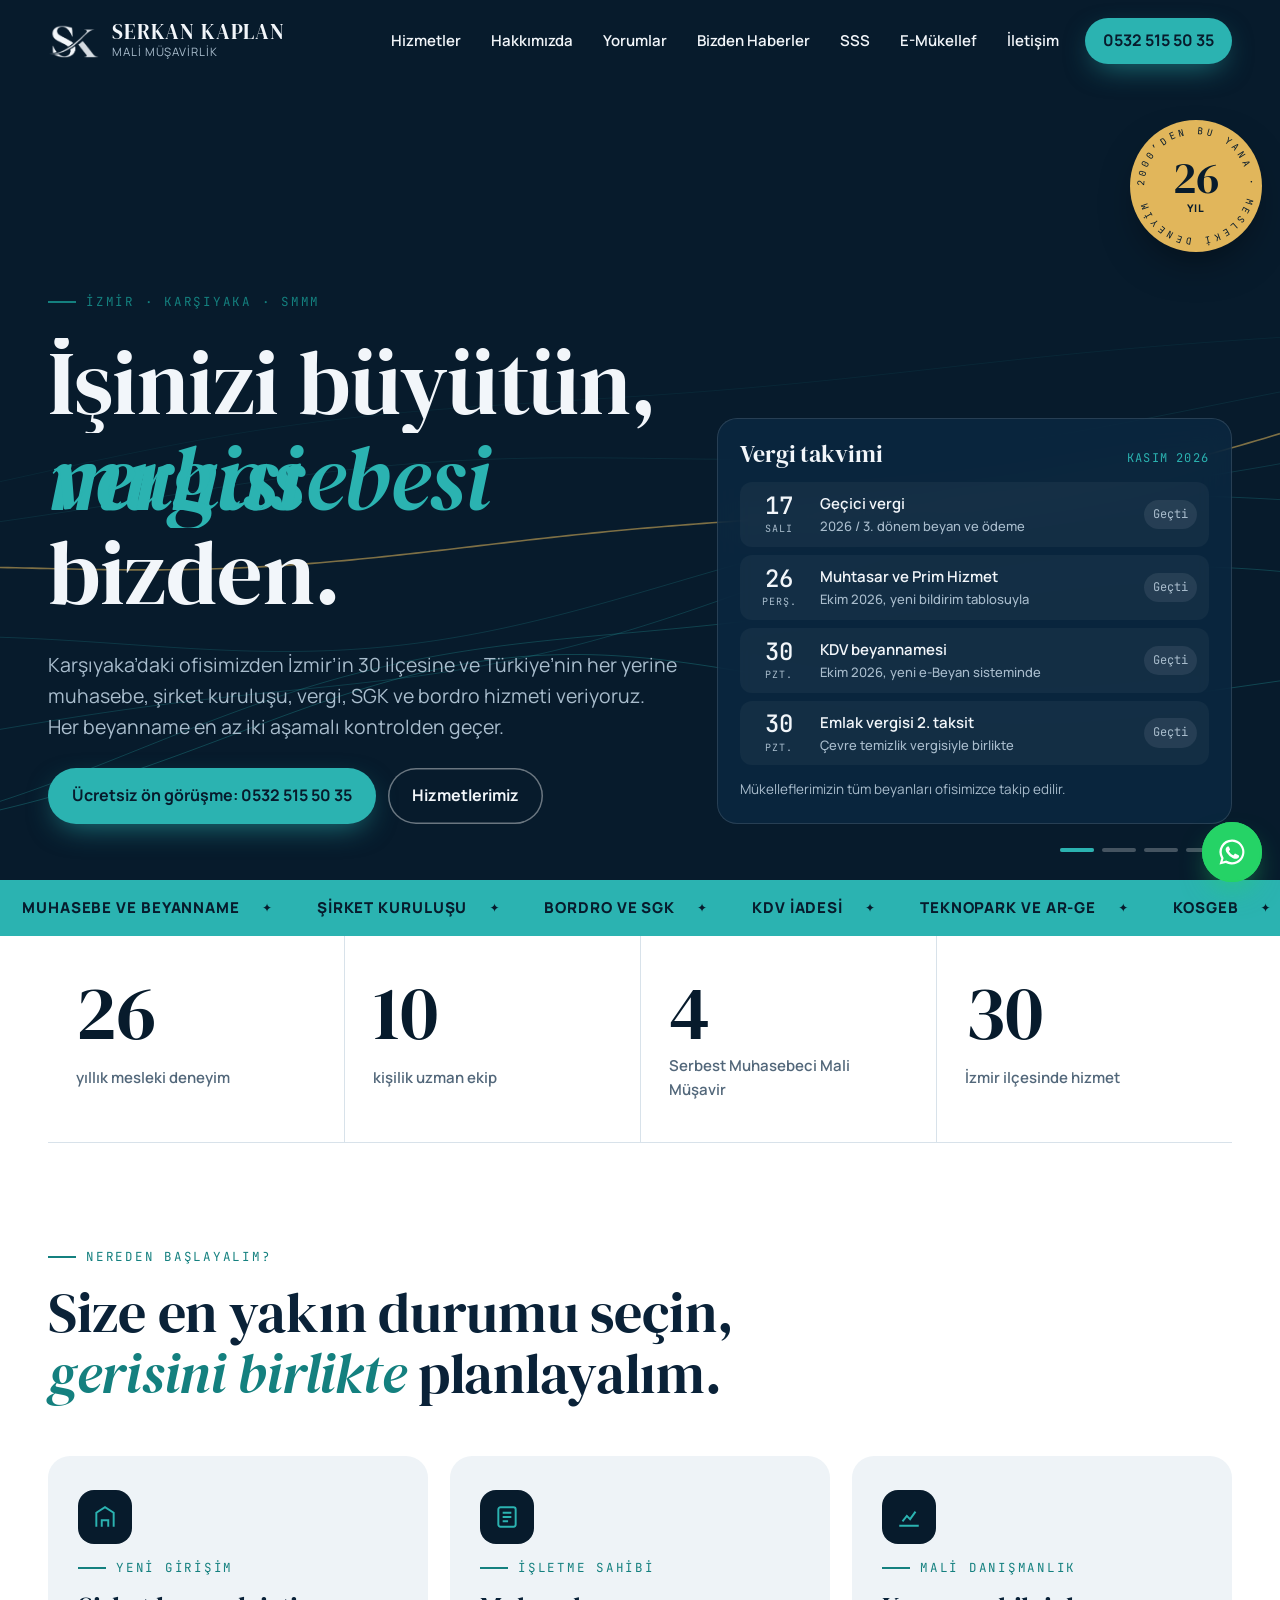
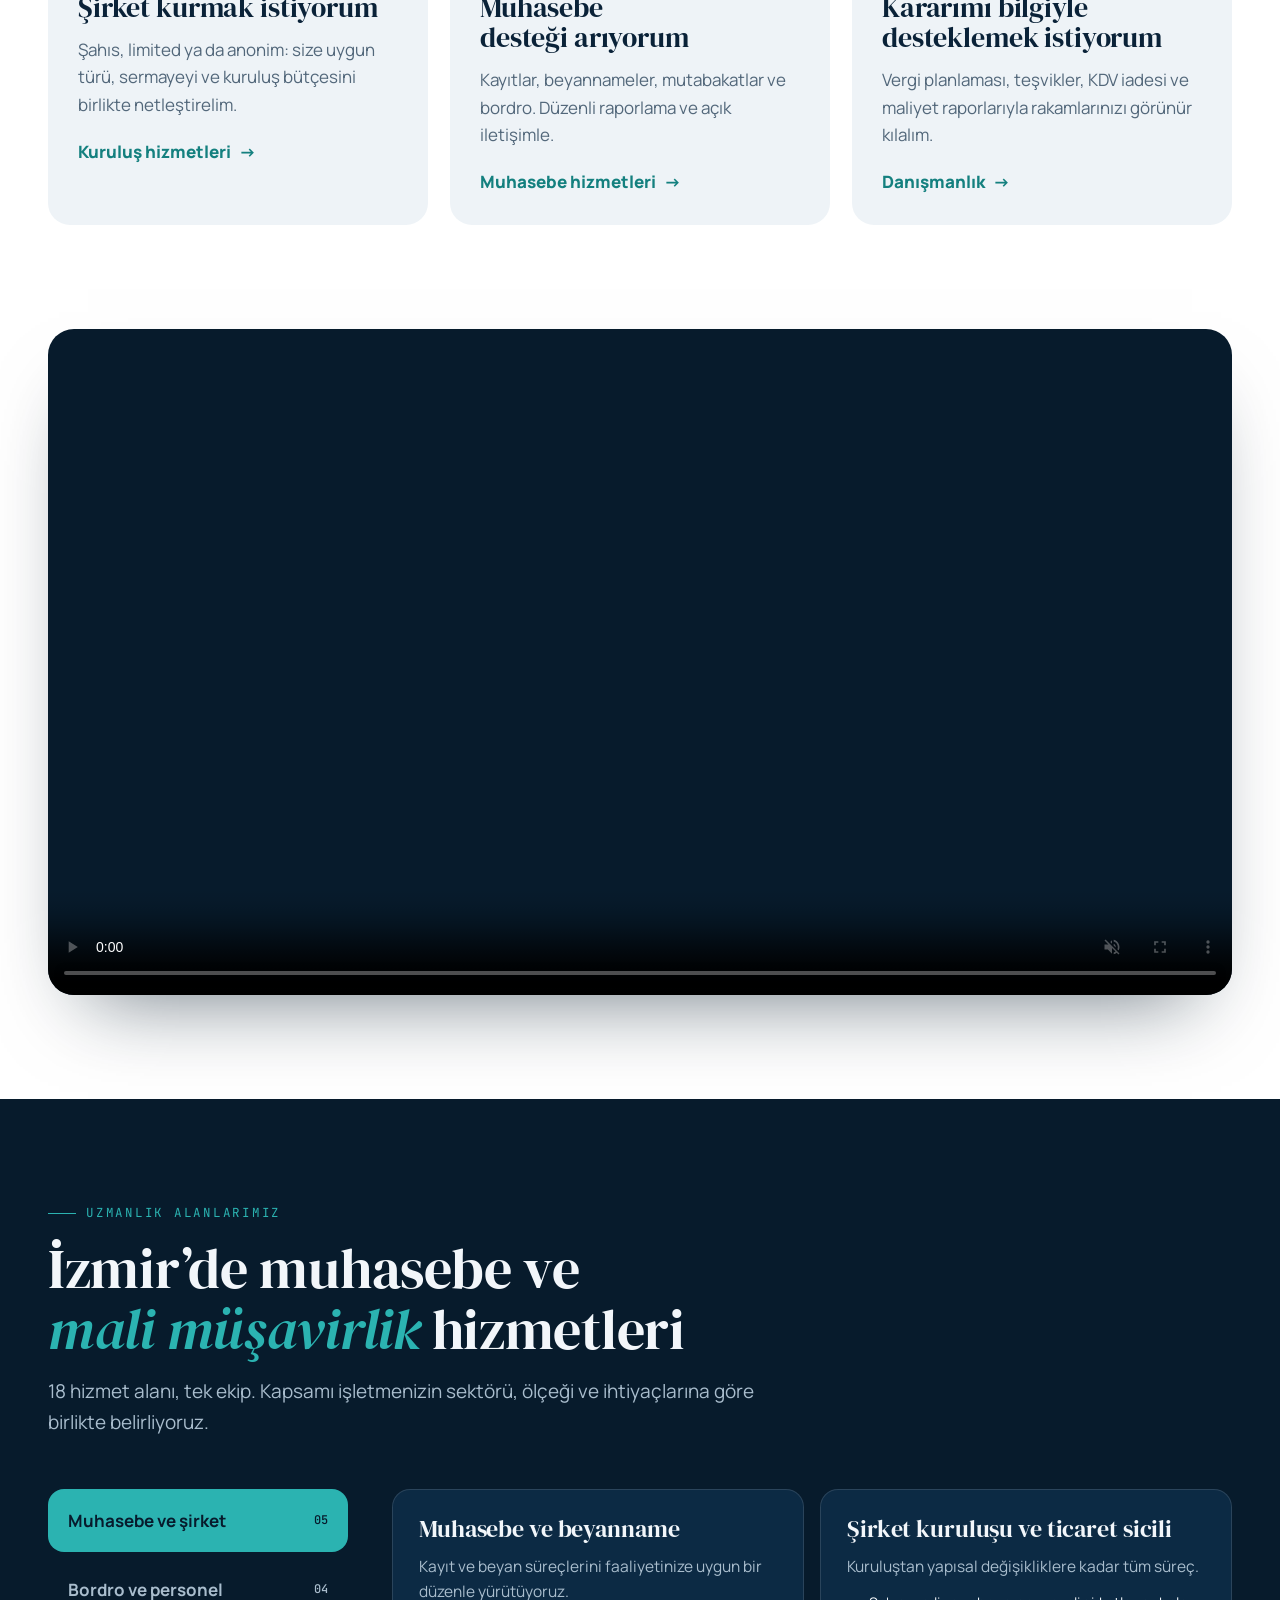
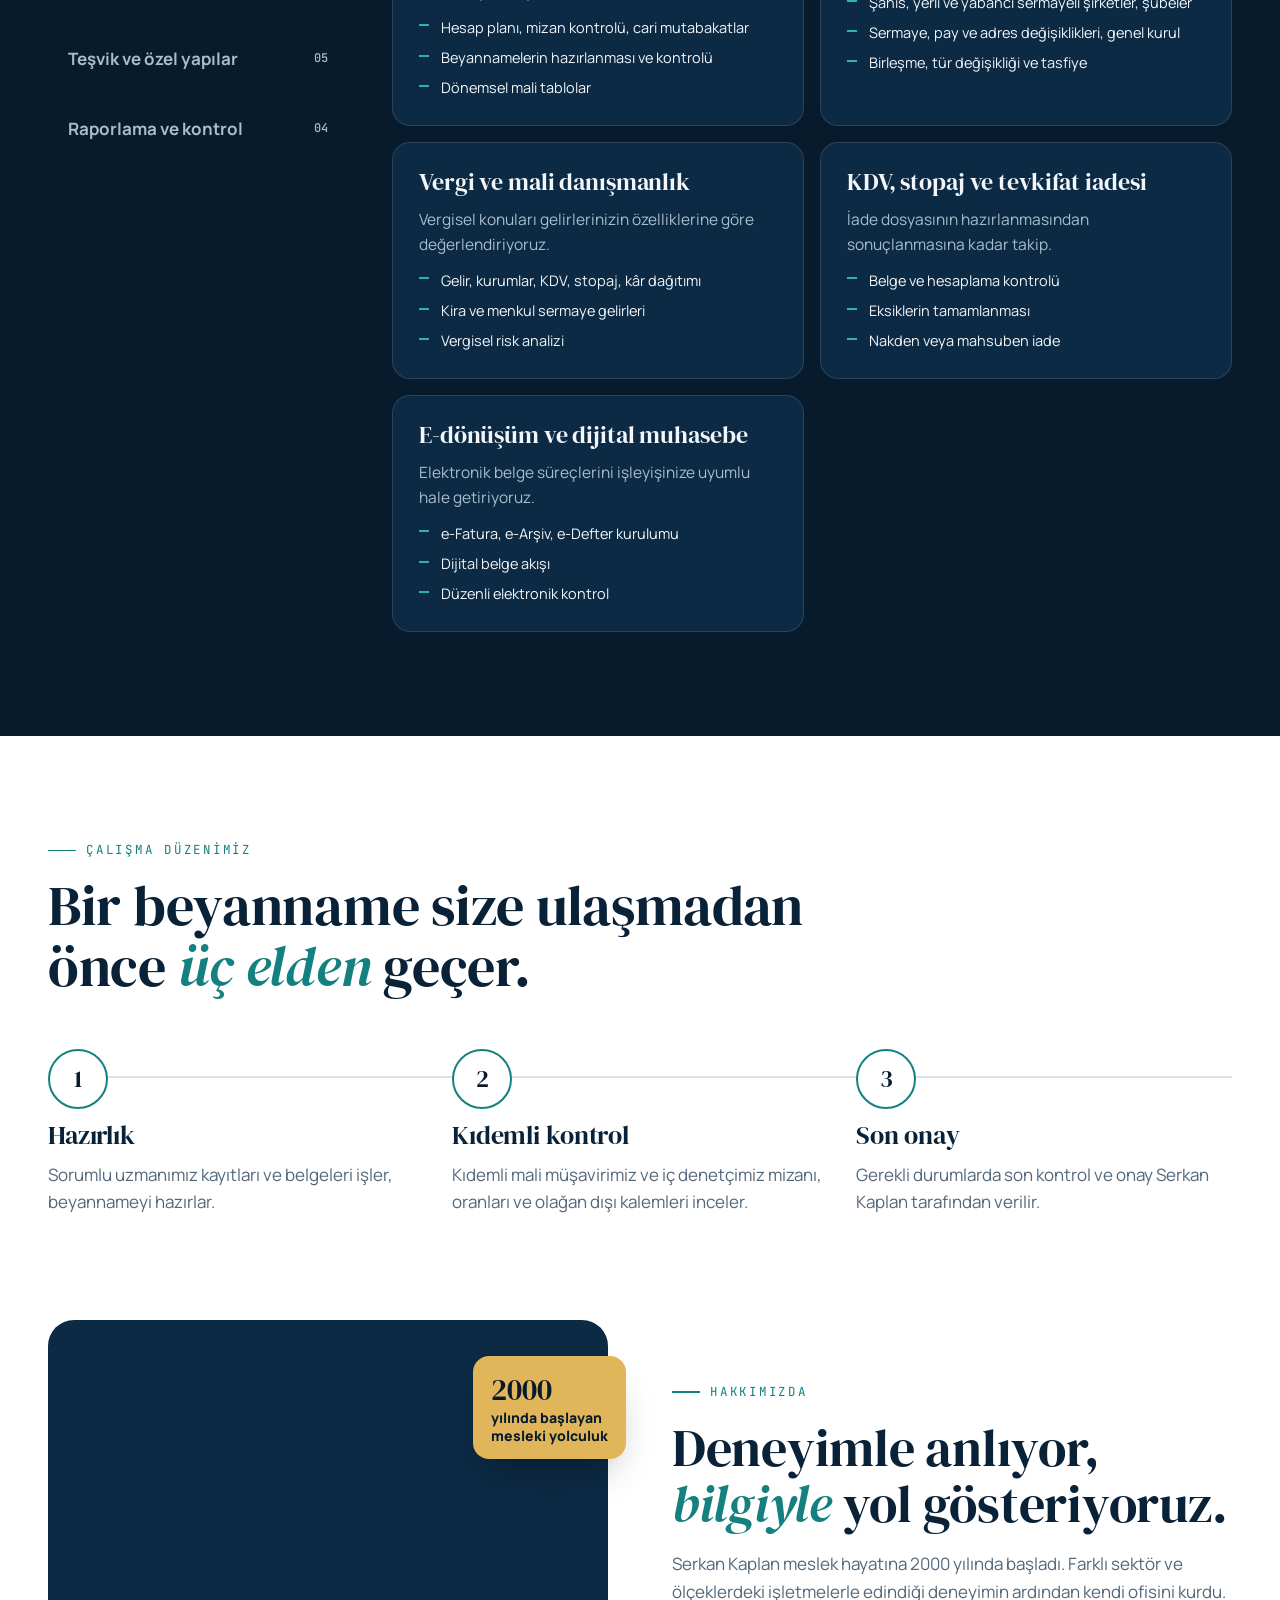
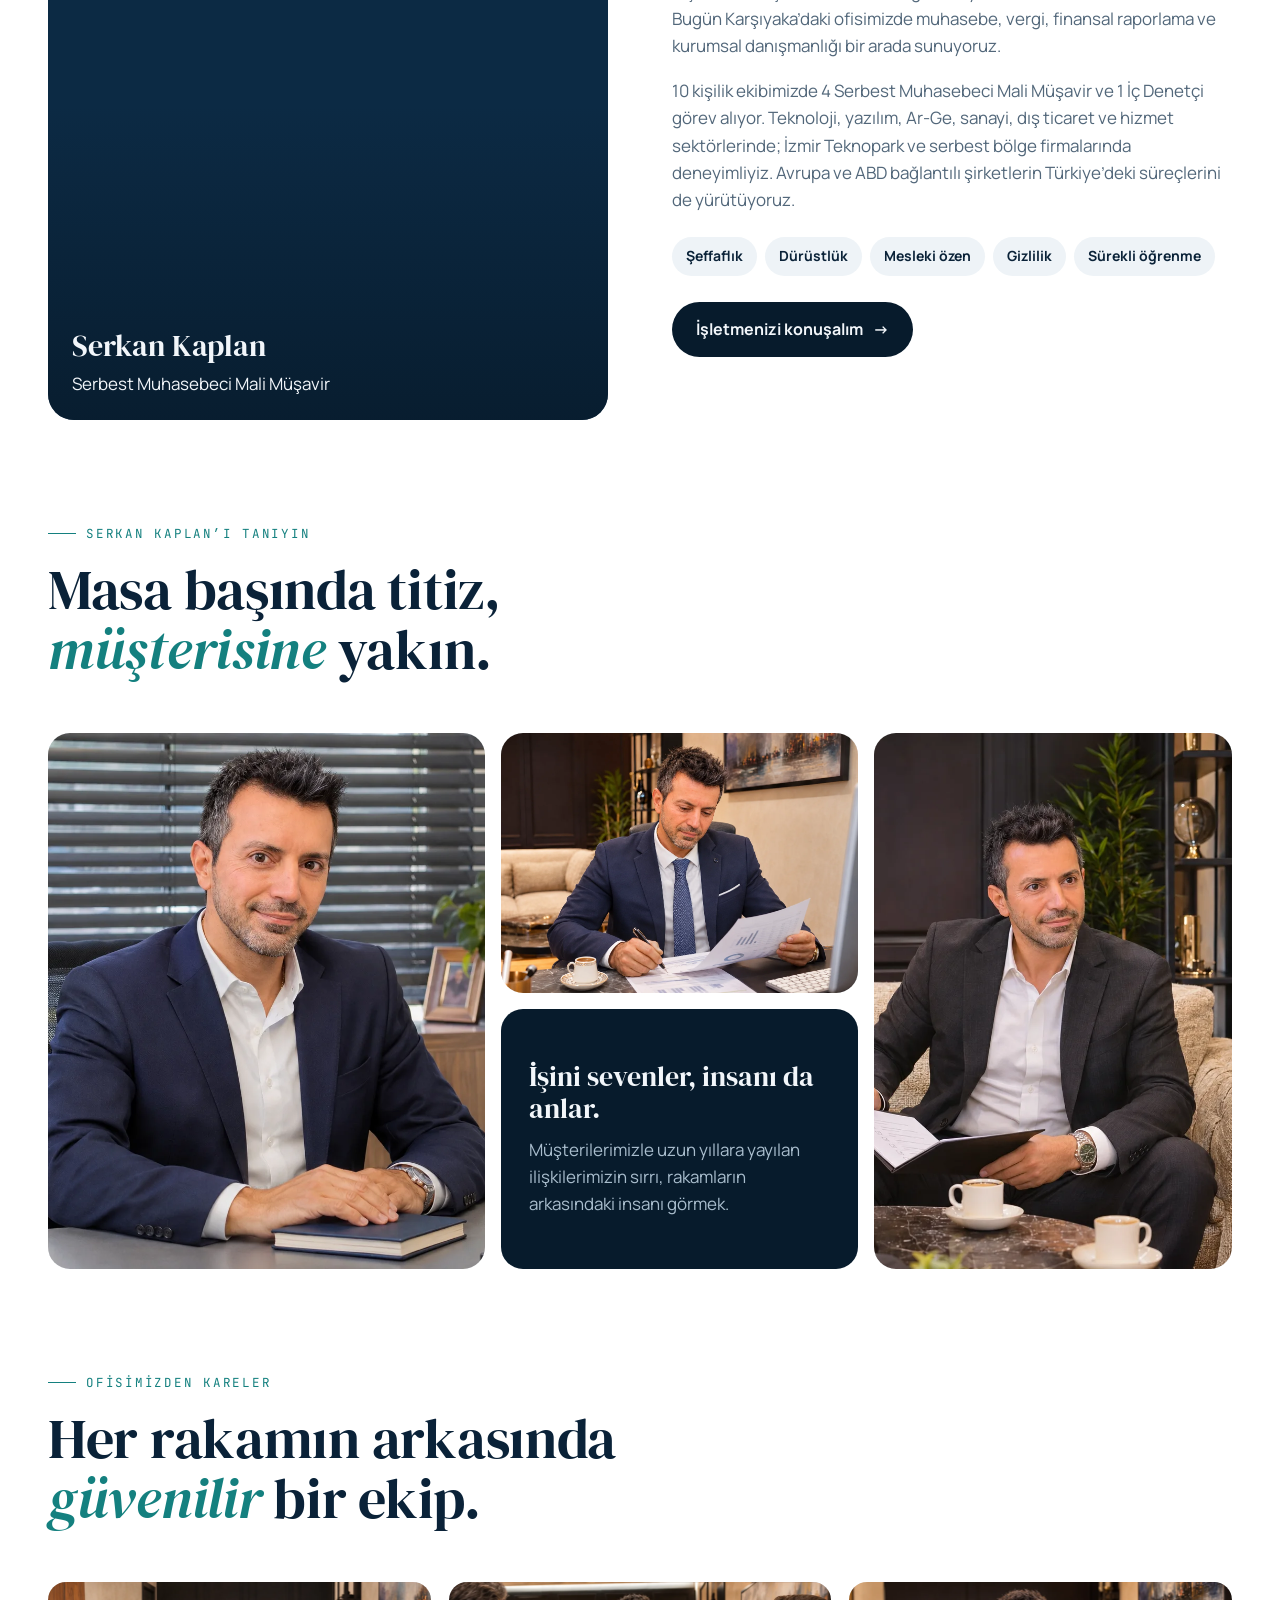
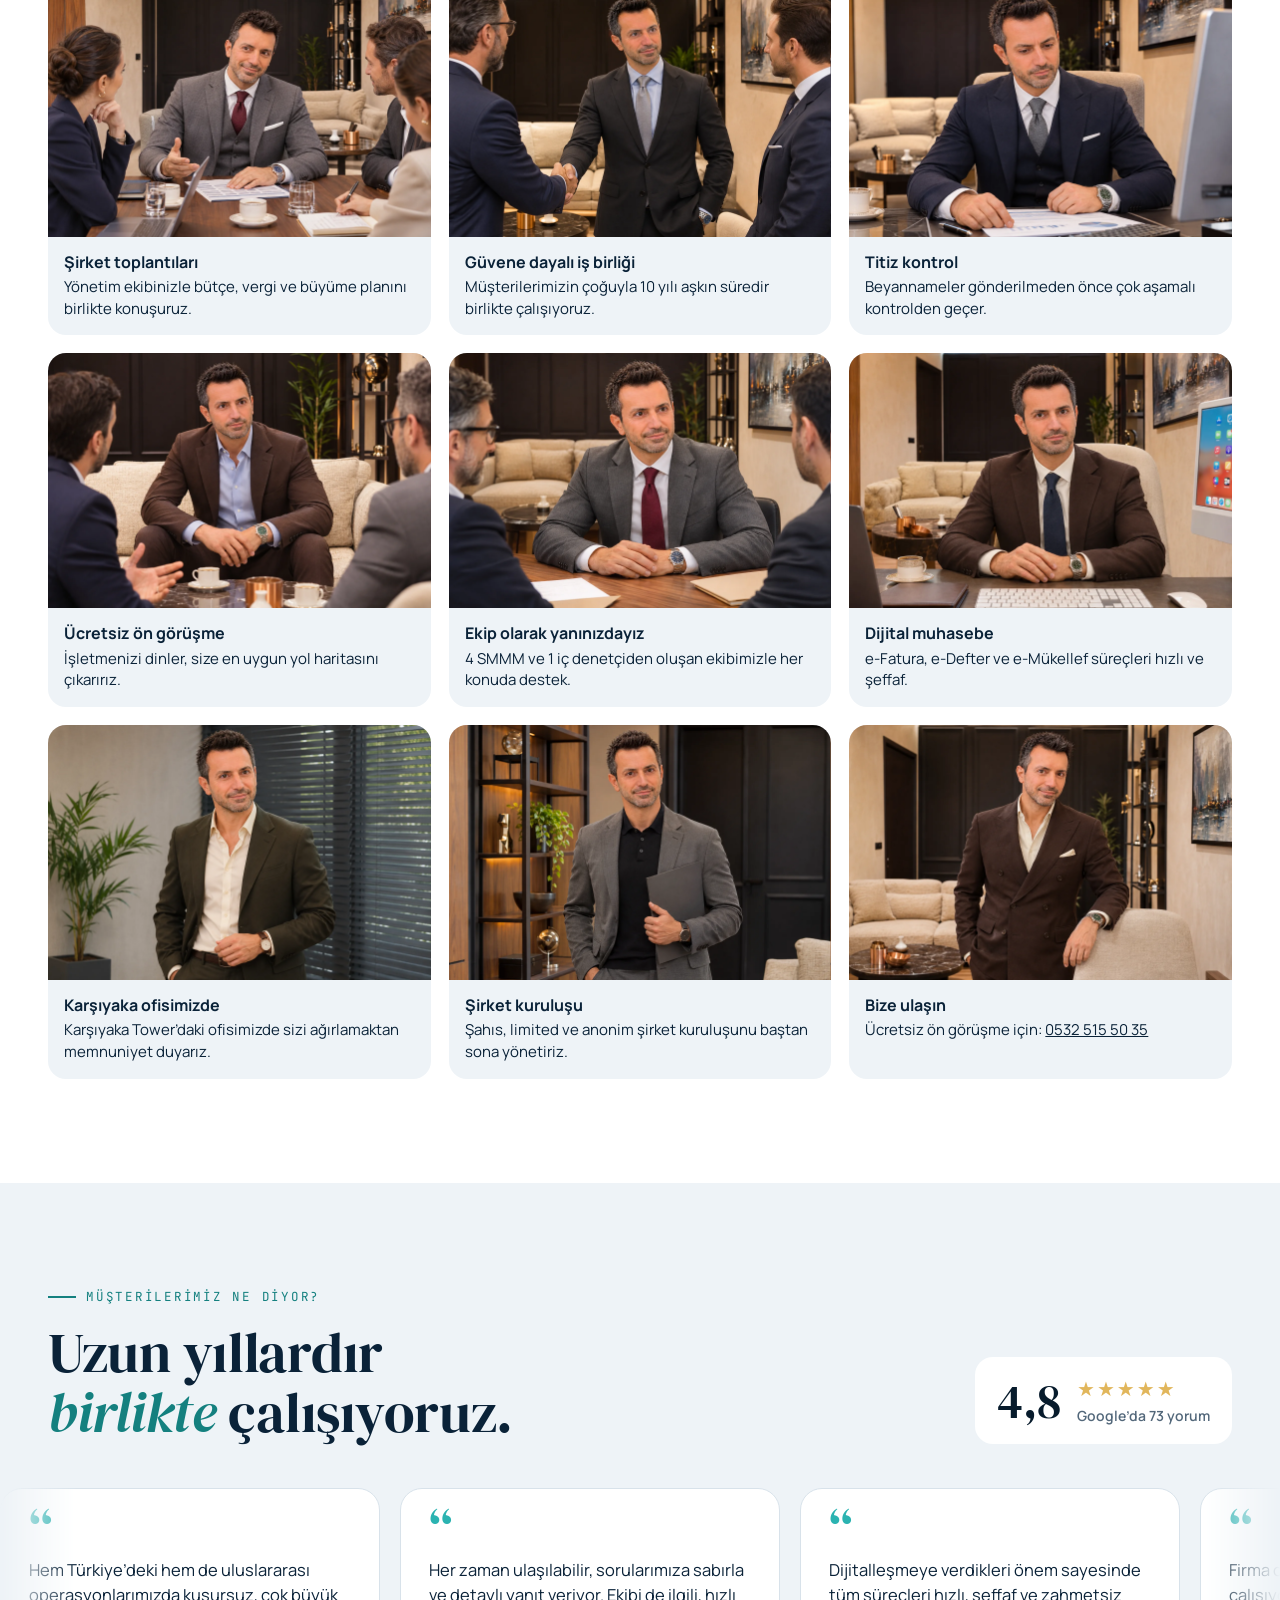
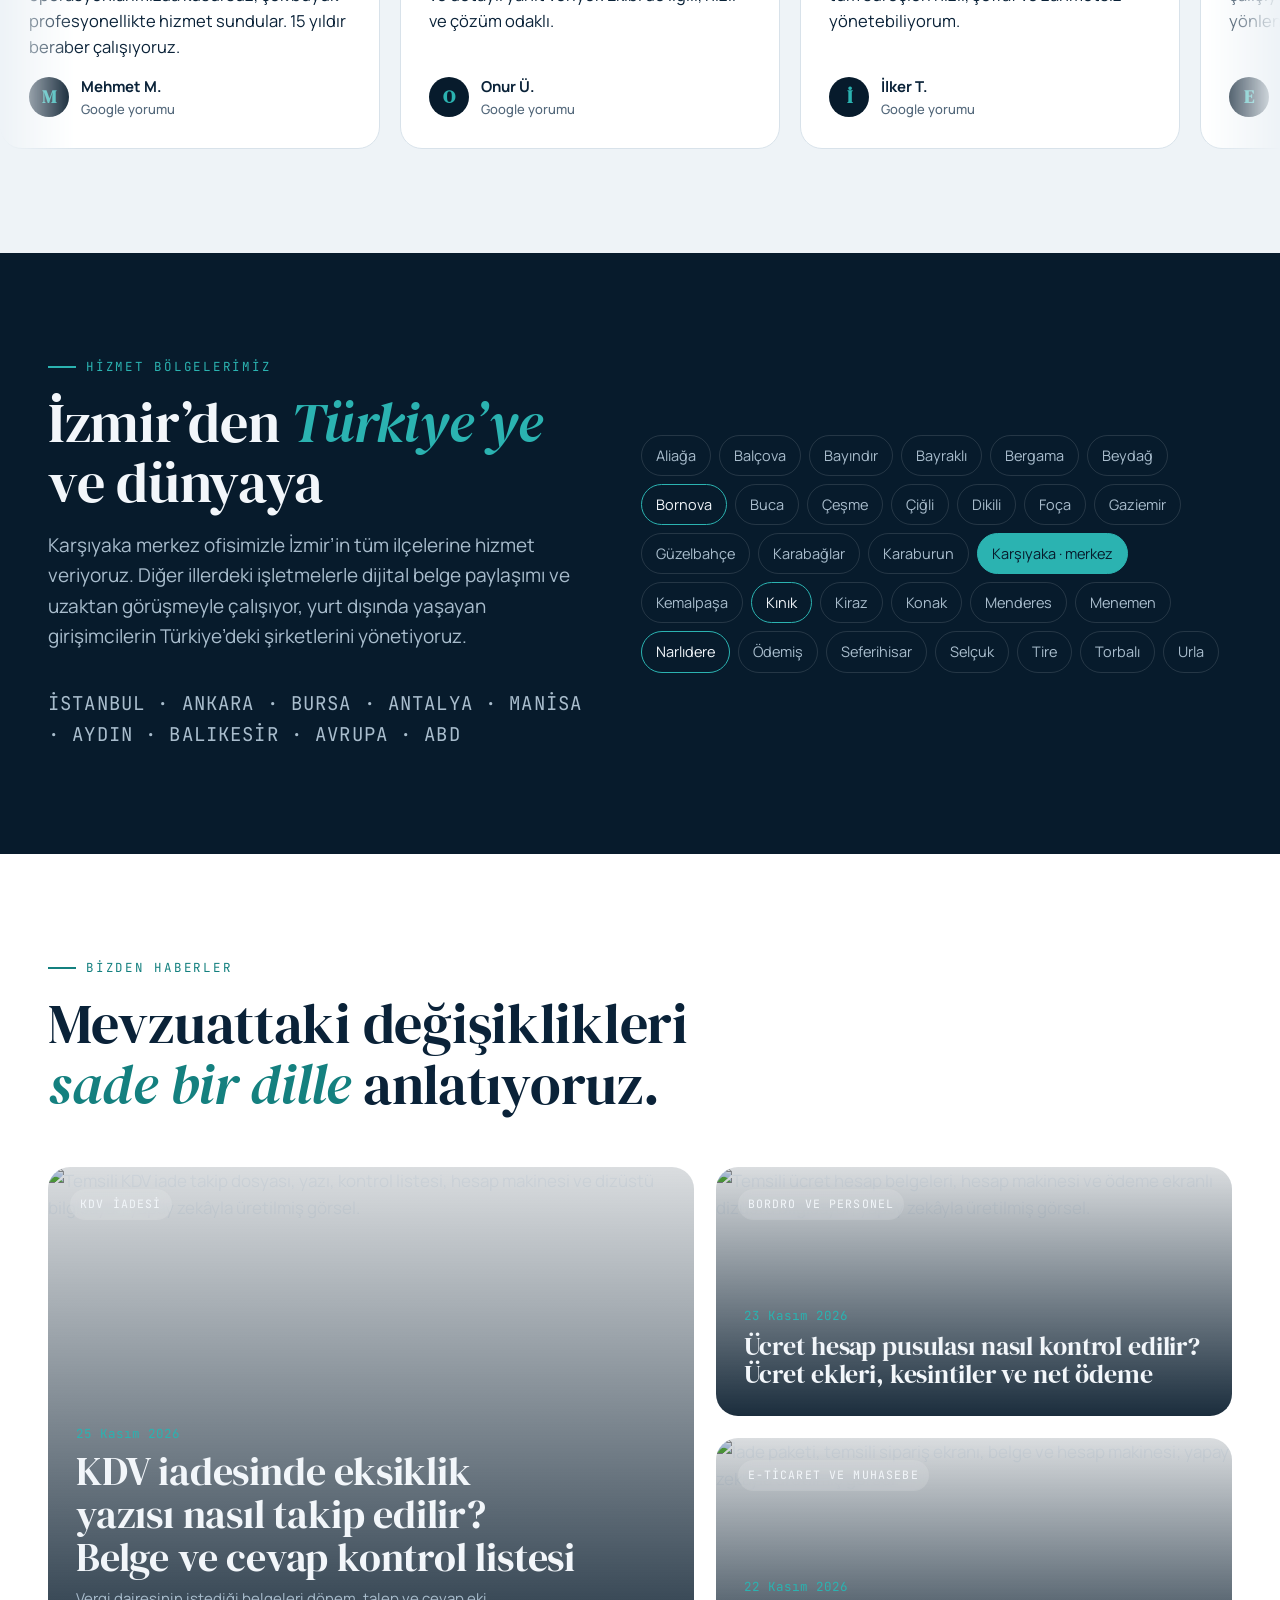
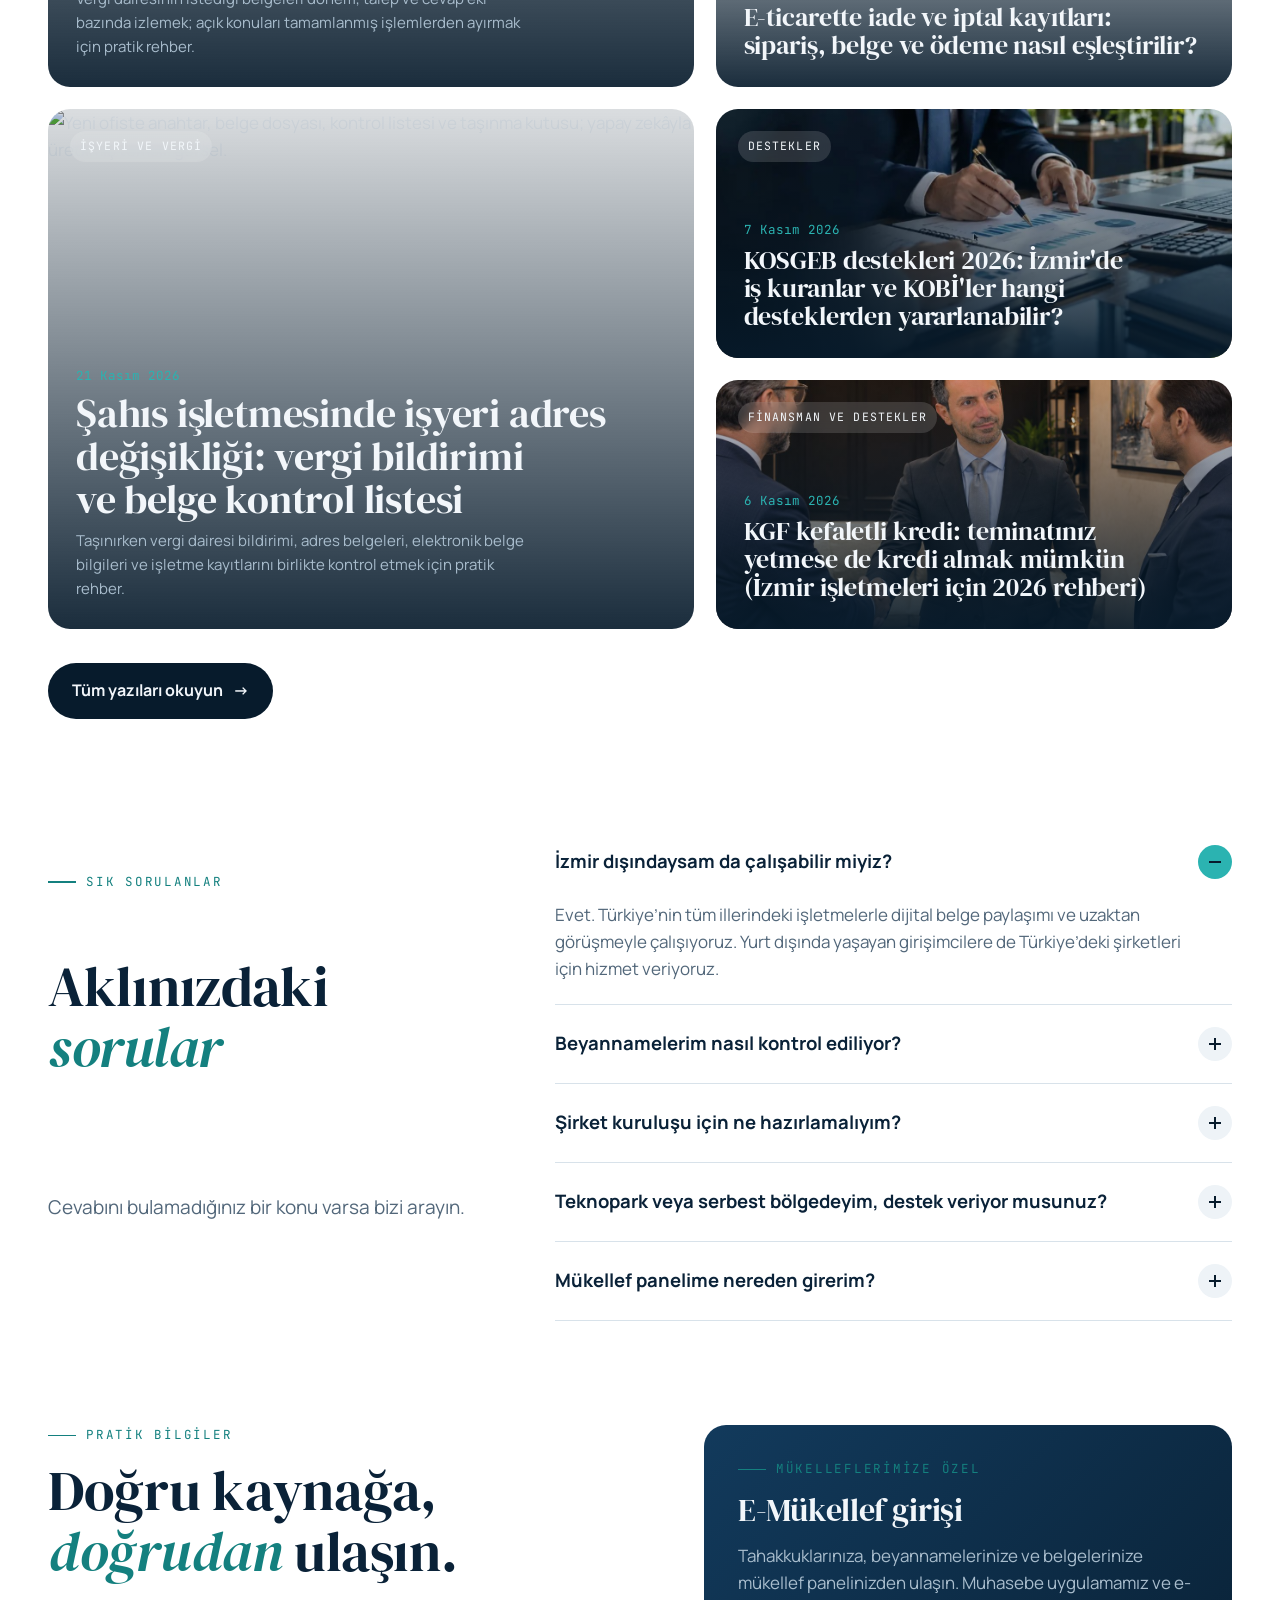
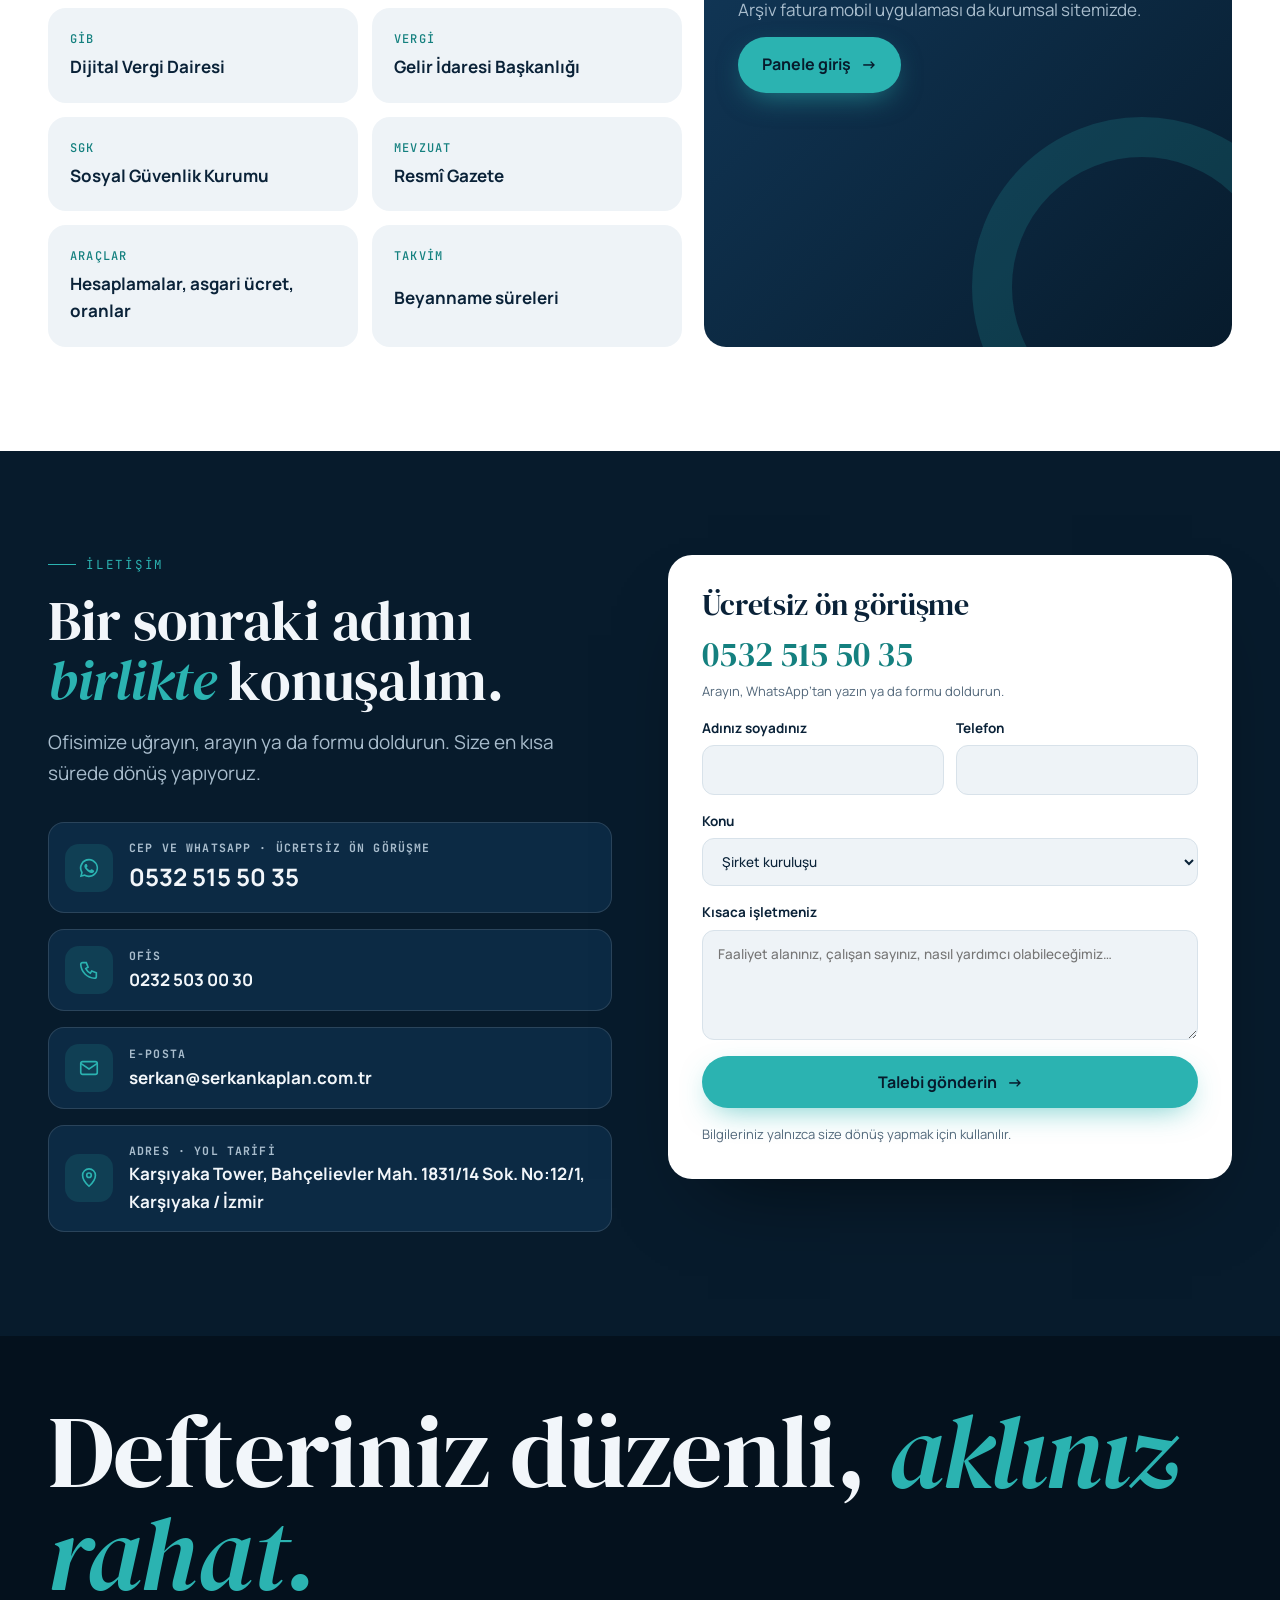
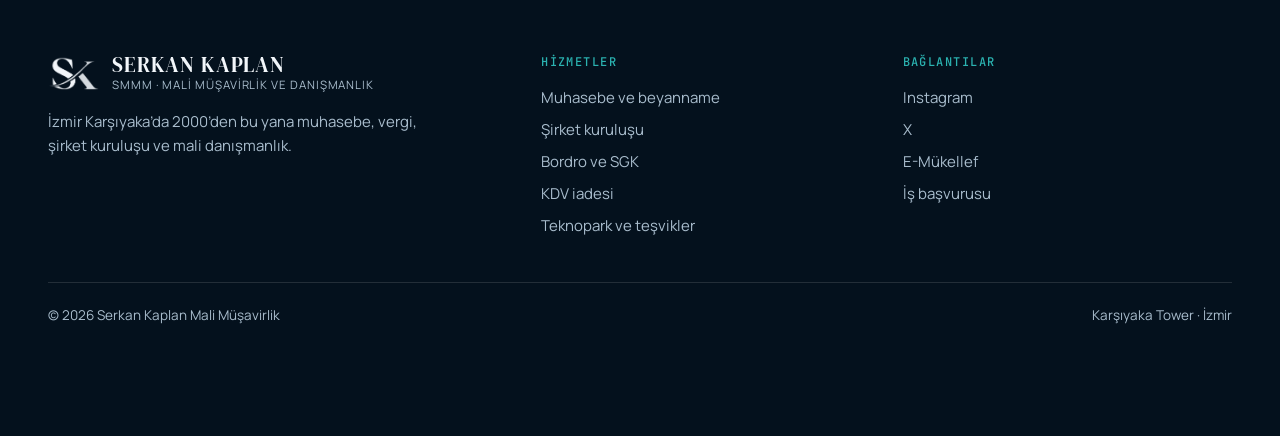
==== commit 8648dbdd: "Bizden Haberler: KDV iadesinde eksiklik yazısı takip rehber kartı" ====
--- a/index.html
+++ b/index.html
@@ -2,25 +2,28 @@
 <html lang="tr">
 <head>
 <meta charset="utf-8">
-<meta name="viewport" content="width=device-width, initial-scale=1, viewport-fit=cover">
-<meta name="robots" content="index, follow">
+<meta name="viewport" content="width=device-width,initial-scale=1,viewport-fit=cover">
 <link rel="canonical" href="https://smmmserkankaplan-cell.github.io/smmmserkankaplan/">
+<meta name="robots" content="index,follow">
 <meta property="og:type" content="website">
 <meta property="og:locale" content="tr_TR">
-<meta property="og:site_name" content="SMMM Serkan Kaplan">
-<meta property="og:title" content="İzmir Karşıyaka Mali Müşavir | SMMM Serkan Kaplan">
-<meta property="og:description" content="Serbest Muhasebeci Mali Müşavir Serkan Kaplan, Karşıyaka Tower, Karşıyaka / İzmir. Muhasebe, vergi, SGK ve şirket kuruluşu.">
+<meta property="og:site_name" content="Serkan Kaplan Mali Müşavirlik">
+<meta property="og:title" content="İzmir Mali Müşavir | Karşıyaka SMMM Serkan Kaplan">
+<meta property="og:description" content="Muhasebe, şirket kuruluşu, vergi, SGK ve bordro. 26 yıllık deneyim, 10 kişilik uzman ekip. Ücretsiz ön görüşme: 0532 515 50 35">
 <meta property="og:url" content="https://smmmserkankaplan-cell.github.io/smmmserkankaplan/">
-<meta property="og:image" content="https://smmmserkankaplan-cell.github.io/smmmserkankaplan/img/foto1-b38c5432.webp">
+<meta property="og:image" content="https://smmmserkankaplan-cell.github.io/smmmserkankaplan/img/og.jpg">
 <meta name="twitter:card" content="summary_large_image">
-<link rel="icon" href="img/logo-28d68a53.png">
-<title>İzmir Karşıyaka Mali Müşavir | SMMM Serkan Kaplan</title>
-<meta name="description" content="Serbest Muhasebeci Mali Müşavir Serkan Kaplan, Karşıyaka Tower, Karşıyaka / İzmir. Muhasebe, vergi, SGK ve şirket kuruluşu. Cep 0532 515 50 35 · Ofis 0232 503 00 30">
+<meta name="theme-color" content="#071B2C">
+<link rel="icon" href="img/icon.png">
+<link rel="apple-touch-icon" href="img/icon.png">
+<title>İzmir Mali Müşavir | Karşıyaka SMMM Serkan Kaplan</title>
+<meta name="description" content="İzmir Karşıyaka’da SMMM Serkan Kaplan: muhasebe, şirket kuruluşu, vergi, SGK ve bordro. 26 yıllık deneyim, 10 kişilik uzman ekip, çok aşamalı kontrol.">
 <link rel="preconnect" href="https://fonts.googleapis.com">
 <link rel="preconnect" href="https://fonts.gstatic.com" crossorigin>
 <link rel="stylesheet" href="https://fonts.googleapis.com/css2?family=DM+Serif+Display:ital@0;1&family=Manrope:wght@400;500;600;700;800&family=JetBrains+Mono:wght@400;500&display=swap">
-<script type="application/ld+json">{"@context": "https://schema.org", "@type": "AccountingService", "name": "SMMM Serkan Kaplan", "description": "Serbest Muhasebeci Mali Müşavir Serkan Kaplan. Karşıyaka / İzmir. Muhasebe, vergi, SGK ve şirket kuruluşu işlemleri.", "url": "https://www.serkankaplan.com.tr/", "telephone": "+905325155035", "email": "serkan@serkankaplan.com.tr", "foundingDate": "2000", "address": {"@type": "PostalAddress", "streetAddress": "Bahçelievler Mah. 1831/14 Sok. No:12 D:1 Karşıyaka Tower", "addressLocality": "Karşıyaka", "addressRegion": "İzmir", "postalCode": "35600", "addressCountry": "TR"}, "areaServed": {"@type": "City", "name": "İzmir"}, "sameAs": ["https://www.linkedin.com/in/smmm-serkan-kaplan-izmir/", "https://www.instagram.com/smmmserkankaplan/", "https://www.facebook.com/smmmserkan", "https://x.com/serkankaplan35", "https://www.youtube.com/@SMMMSERKANKAPLAN", "https://www.serkankaplan.com.tr/", "https://serkan-kaplan.lemony-fern-1702.chatgpt.site/", "https://maps.google.com/?cid=5046466689542466228", "https://yandex.com.tr/maps/org/mali_musavir_serkan_kaplan/102905806079/"], "alternateName": "İzmir Karşıyaka Mali Müşavir Serkan Kaplan", "geo": {"@type": "GeoCoordinates", "latitude": 38.4679649, "longitude": 27.1130174}, "hasMap": "https://maps.google.com/?cid=5046466689542466228", "contactPoint": [{"@type": "ContactPoint", "telephone": "+905325155035", "contactType": "customer service", "availableLanguage": ["tr"]}, {"@type": "ContactPoint", "telephone": "+902325030030", "contactType": "customer service", "availableLanguage": ["tr"]}]}</script>
-<script type="application/ld+json">{"@context": "https://schema.org", "@type": "FAQPage", "mainEntity": [{"@type": "Question", "name": "Mali müşavir (SMMM) ne iş yapar?", "acceptedAnswer": {"@type": "Answer", "text": "Serbest Muhasebeci Mali Müşavir, 3568 sayılı Kanun kapsamında işletmelerin defterlerini tutar, beyannamelerini hazırlayıp verir, bordro ve SGK bildirimlerini yapar, mali tabloları düzenler ve vergi, muhasebe ve sosyal güvenlik mevzuatı konularında danışmanlık verir."}}, {"@type": "Question", "name": "Mali müşavir ile muhasebeci aynı şey mi?", "acceptedAnswer": {"@type": "Answer", "text": "Günlük dilde aynı anlamda kullanılır, ancak yasal unvanlar farklıdır. “Serbest muhasebeci” unvanı 2008’de 5786 sayılı Kanun ile yeni başvurulara kapatıldı. Bugün mesleğe girenler staj ve sınavları tamamlayarak Serbest Muhasebeci Mali Müşavir (SMMM) ruhsatı alır. Yeminli Mali Müşavir (YMM) ise tasdik yetkisi bulunan ayrı bir unvandır."}}, {"@type": "Question", "name": "Şahıs işletmesi mi, limited şirket mi kurmalıyım?", "acceptedAnswer": {"@type": "Answer", "text": "Karar beklenen kazanca, ortak sayısına ve sorumluluk riskine göre verilir. Şahıs işletmesinin kazancı yüzde 15–40 artan oranlı gelir vergisine tabidir ve işletme borçlarından kişisel sorumluluk vardır. Limited şirkette kurumlar vergisi genel oranı yüzde 25’tir, kâr dağıtımında ayrıca yüzde 15 stopaj uygulanır; asgari sermaye 50.000 TL’dir. Genç girişimci istisnası yalnızca şahıs işletmelerine uygulanır."}}, {"@type": "Question", "name": "Limited şirket kurmak için hangi belgeler gerekir?", "acceptedAnswer": {"@type": "Answer", "text": "MERSİS’te hazırlanan şirket sözleşmesi, ortak ve müdürlerin kimlik bilgileri, iş yeri kira sözleşmesi veya tapu bilgisi ve Rekabet Kurumu payının (sermayenin on binde dördü) yatırıldığını gösteren dekont. İzmir’de tescil, İzmir Ticaret Odası bünyesindeki Ticaret Sicili Müdürlüğü’nde randevuyla yapılır. Nakdi sermaye tescili izleyen 24 ay içinde ödenebilir."}}, {"@type": "Question", "name": "Mevcut şirketlerin sermayesini artırması gerekiyor mu?", "acceptedAnswer": {"@type": "Answer", "text": "Asgari sermaye 1 Ocak 2024’ten itibaren anonim şirketlerde 250.000 TL, limited şirketlerde 50.000 TL’dir. Sermayesi bu tutarların altında kalan mevcut şirketler için uyum süresi, Ticaret Bakanlığı’nın Ekim 2026’da yayımlanan tebliğiyle 31 Aralık 2027’ye uzatıldı."}}, {"@type": "Question", "name": "Mali müşavirimi değiştirmek istiyorum, ne yapmalıyım?", "acceptedAnswer": {"@type": "Answer", "text": "Mevcut sözleşme yazılı olarak sona erdirilir, defter ve belgeler tutanakla teslim alınır, yeni meslek mensubuyla sözleşme imzalanıp e-beyanname aracılık yetkisi tanımlanır; e-Defter, e-Fatura ve SGK e-Bildirge yetkileri güncellenir."}}, {"@type": "Question", "name": "Hangi beyannameler ne zaman verilir?", "acceptedAnswer": {"@type": "Answer", "text": "KDV beyannamesi izleyen ayın 28’i, muhtasar ve prim hizmet beyannamesi izleyen ayın 26’sı, geçici vergi beyannamesi üç aylık dönemi izleyen ikinci ayın 17’si, yıllık gelir vergisi beyannamesi Mart ayı, kurumlar vergisi beyannamesi Nisan ayı içinde verilir. Son gün tatile denk gelirse süre ilk iş gününe uzar."}}, {"@type": "Question", "name": "Defter ve belgeleri ne kadar süre saklamalıyım?", "acceptedAnswer": {"@type": "Answer", "text": "Vergi Usul Kanunu’na göre 5 yıl, Türk Ticaret Kanunu’na göre 10 yıl. Uygulamada 10 yıl esas alınır."}}, {"@type": "Question", "name": "Genç girişimci istisnası kimleri kapsar?", "acceptedAnswer": {"@type": "Answer", "text": "İlk kez mükellef olan, işe başladığında 29 yaşını doldurmamış ve işini bizzat yöneten girişimcilerin kazancının 2026 için 400.000 TL’lik kısmı üç yıl boyunca gelir vergisinden istisnadır. Limited ve anonim şirketlere uygulanmaz. 12 aylık Bağ-Kur prim desteği 31 Aralık 2025’te kaldırıldı."}}, {"@type": "Question", "name": "Mali müşavirlik ücreti nasıl belirlenir?", "acceptedAnswer": {"@type": "Answer", "text": "TÜRMOB her yıl Asgari Ücret Tarifesi yayımlar. Ücret, işletmenin türüne, defter tipine, işlem hacmine ve personel sayısına göre bu tarifenin altında olmamak üzere yazılı sözleşmeyle belirlenir. İzmir’deki tarife İzmir SMMM Odası’nın sitesinde (izmo.tr) yer alır."}}]}</script>
+<script type="application/ld+json">
+{"@context":"https://schema.org","@type":"AccountingService","name":"Serkan Kaplan Mali Müşavirlik","description":"İzmir Karşıyaka'da muhasebe, şirket kuruluşu, vergi, SGK ve mali danışmanlık hizmetleri.","url":"https://smmmserkankaplan-cell.github.io/smmmserkankaplan/","image":"https://smmmserkankaplan-cell.github.io/smmmserkankaplan/img/og.jpg","telephone":"+905325155035","email":"serkan@serkankaplan.com.tr","foundingDate":"2000","address":{"@type":"PostalAddress","streetAddress":"Karşıyaka Tower, Bahçelievler Mah. 1831/14 Sok. No:12/1","addressLocality":"Karşıyaka","addressRegion":"İzmir","addressCountry":"TR"},"areaServed":["İzmir","Türkiye"],"sameAs":["https://www.instagram.com/smmmserkankaplan/","https://x.com/SERKANSMMM"]}
+</script>
 <style>
 /* Layout: lacivert "gece" bantları ile beyaz "kâğıt" bantları sırayla akar; kahraman alanında tam genişlik portre + akan grafik çizgileri; tek görünüm (tasarım bilerek sabit lacivert/beyaz) */
 :root{
@@ -35,6 +38,10 @@
   color-scheme:light;
 }
 *{box-sizing:border-box}
+html{padding-top:env(safe-area-inset-top,0px)}
+body{margin:0}
+img{max-width:100%}
+[hidden]{display:none!important}
 html{scroll-behavior:smooth}
 body{background:var(--paper);color:var(--ink);font-family:var(--f-body);font-size:17px;line-height:1.6;-webkit-font-smoothing:antialiased;overflow-x:hidden}
 body::before{content:"";position:fixed;inset:0 0 auto;height:env(safe-area-inset-top,0px);z-index:60;background:var(--navy)}
@@ -75,7 +82,7 @@
 .top.solid{background:rgba(7,27,44,.86);backdrop-filter:blur(14px) saturate(1.3);-webkit-backdrop-filter:blur(14px) saturate(1.3);box-shadow:0 1px 0 var(--line-d)}
 .top.solid .wrap{padding-block:10px}
 .brand{display:flex;align-items:center;gap:12px;text-decoration:none;color:var(--on-navy)}
-.logo{width:52px;height:34px;background:var(--on-navy);-webkit-mask:url("img/logo-28d68a53.png") center/contain no-repeat;mask:url("img/logo-28d68a53.png") center/contain no-repeat;flex:none}
+.logo{width:52px;height:34px;background:var(--on-navy);-webkit-mask:url("img/logo.png") center/contain no-repeat;mask:url("img/logo.png") center/contain no-repeat;flex:none}
 .brand b{display:block;font-family:var(--f-display);font-weight:400;font-size:21px;letter-spacing:.04em;line-height:1.1}
 .brand small{display:block;font-size:11.5px;color:var(--on-navy-soft);letter-spacing:.08em;text-transform:uppercase}
 .nav{display:flex;gap:6px;align-items:center;font-size:15px;font-weight:600;color:var(--on-navy)}
@@ -95,9 +102,11 @@
 .hero-photo{position:absolute;inset:0;z-index:-3;overflow:hidden}
 .slide{position:absolute;inset:0;background-size:cover;background-repeat:no-repeat;opacity:0;transform:scale(1.12);transition:opacity 1.6s ease,transform 9s linear}
 .slide.on{opacity:1;transform:scale(1)}
-.s1{background-image:url("img/foto1-b38c5432.webp");background-position:58% 25%}
-.s2{background-image:url("img/foto2-1f1b1610.webp");background-position:70% 40%}
-.s3{background-image:url("img/foto3-bdba611e.webp");background-position:65% 40%}
+.s1{background-image:url("img/takim.webp");background-position:60% 25%}
+.s2{background-image:url("img/anlatim.webp");background-position:55% 25%}
+.s3{background-image:url("img/toplanti.webp");background-position:50% 30%}
+.s4{background-image:url("img/toplanti2.webp");background-position:55% 25%}
+.s5{background-image:url("img/ayakta.webp");background-position:55% 20%}
 .dots{position:absolute;right:max(18px,env(safe-area-inset-right,0px));bottom:28px;display:flex;gap:8px;z-index:2}
 .dots button{all:unset;cursor:pointer;width:34px;height:4px;border-radius:4px;background:rgba(255,255,255,.25);overflow:hidden;position:relative}
 .dots button::after{content:"";position:absolute;inset:0;background:var(--teal);transform:scaleX(0);transform-origin:left}
@@ -107,6 +116,14 @@
 
 /* life gallery */
 .life{display:grid;grid-template-columns:1.1fr .9fr .9fr;grid-template-rows:260px 260px;gap:16px}
+.gal{display:grid;grid-template-columns:repeat(3,1fr);gap:18px}
+.gal figure{margin:0;border-radius:18px;overflow:hidden;background:var(--mist);position:relative}
+.gal figure div{aspect-ratio:3/2;background-size:cover;background-position:center 25%;transition:transform 1.2s var(--ease)}
+.gal figure:hover div{transform:scale(1.05)}
+.gal figcaption{padding:14px 16px 16px;font-size:15px;line-height:1.45}
+.gal figcaption b{display:block;font-size:16px;margin-bottom:2px}
+@media (max-width:860px){.gal{grid-template-columns:1fr 1fr}}
+@media (max-width:560px){.gal{grid-template-columns:1fr}}
 .life figure{margin:0;border-radius:22px;overflow:hidden;position:relative;background:var(--mist)}
 .life figure div{position:absolute;inset:0;background-size:cover;background-position:center;transition:transform 1.2s var(--ease)}
 .life figure:hover div{transform:scale(1.07)}
@@ -240,7 +257,7 @@
 
 /* about */
 .about{display:grid;grid-template-columns:minmax(0,1fr) minmax(0,1fr);gap:64px;align-items:center}
-.ph{position:relative;border-radius:26px;overflow:hidden;aspect-ratio:4/5;max-width:100%;background:url("img/foto1-b38c5432.webp") 54% 22%/cover no-repeat var(--navy-2)}
+.ph{position:relative;border-radius:26px;overflow:hidden;aspect-ratio:4/5;max-width:100%;background:url("img/takim.webp") 50% 20%/cover no-repeat var(--navy-2)}
 .ph::after{content:"";position:absolute;inset:0;background:linear-gradient(0deg,rgba(7,27,44,.85),transparent 45%)}
 .ph figcaption{position:absolute;left:24px;bottom:22px;z-index:1;color:var(--on-navy)}
 .ph figcaption b{display:block;font-family:var(--f-display);font-size:30px;font-weight:400}
@@ -277,9 +294,9 @@
 .post h3{font-size:26px;margin-top:6px}
 .post.big h3{font-size:clamp(30px,3.4vw,40px)}
 .post p{color:var(--on-navy-soft);font-size:15px;margin-top:8px;max-width:52ch}
-.bg1{background:url("img/foto2-1f1b1610.webp") 70% 40%/cover no-repeat #0C2A44}
-.bg2{background:radial-gradient(circle at 85% 15%,rgba(225,182,91,.55) 0,transparent 45%),url("img/foto1-b38c5432.webp") 55% 25%/cover no-repeat #123A5C}
-.bg3{background:url("img/foto3-bdba611e.webp") 50% 40%/cover no-repeat #0C2A44}
+.bg1{background:url("img/anlatim.webp") 45% 25%/cover no-repeat #0C2A44}
+.bg2{background:radial-gradient(circle at 85% 15%,rgba(225,182,91,.55) 0,transparent 45%),url("img/ayakta.webp") 50% 20%/cover no-repeat #123A5C}
+.bg3{background:url("img/gorusme2.webp") 45% 25%/cover no-repeat #0C2A44}
 .post .bars{position:absolute;right:28px;top:60px;display:flex;gap:8px;align-items:flex-end;height:110px;z-index:-1;opacity:.55}
 .post .bars i{width:16px;background:var(--teal);border-radius:4px 4px 0 0;animation:grow 2.4s var(--ease) infinite alternate}
 .post .bars i:nth-child(1){height:40%}.post .bars i:nth-child(2){height:65%;animation-delay:.2s}.post .bars i:nth-child(3){height:50%;animation-delay:.4s}.post .bars i:nth-child(4){height:85%;animation-delay:.6s}.post .bars i:nth-child(5){height:100%;animation-delay:.8s}
@@ -320,11 +337,6 @@
 .cinfo{display:grid;gap:16px}
 .cline{display:grid;grid-template-columns:48px minmax(0,1fr);gap:16px;align-items:center;padding:16px;border-radius:16px;background:var(--navy-2);border:1px solid var(--line-d);text-decoration:none;transition:border-color .25s}
 a.cline:hover{border-color:var(--teal)}
-.social{margin-top:6px}
-.social small{display:block;font-family:var(--f-mono);font-size:11.5px;letter-spacing:.1em;color:var(--on-navy-soft);text-transform:uppercase;margin-bottom:10px}
-.social div{display:flex;flex-wrap:wrap;gap:10px}
-.social a{width:48px;height:48px;border-radius:14px;background:rgba(43,179,177,.15);color:var(--teal);display:grid;place-items:center;border:1px solid var(--line-d);transition:border-color .25s,color .25s}
-.social a:hover{border-color:var(--teal);color:var(--on-navy)}
 .cline .ic{width:48px;height:48px;border-radius:14px;background:rgba(43,179,177,.15);color:var(--teal);display:grid;place-items:center}
 .cline small{display:block;font-family:var(--f-mono);font-size:11.5px;letter-spacing:.1em;color:var(--on-navy-soft);text-transform:uppercase}
 .cline span{font-weight:700;font-size:17px;overflow-wrap:anywhere}
@@ -377,9 +389,10 @@
   .js .rv.pre{transform:none;opacity:1}
 }
 </style>
-
 </head>
 <body>
+
+
 <header class="top" id="top">
   <div class="wrap">
     <a class="brand" href="#">
@@ -390,6 +403,7 @@
     <nav class="nav" id="nav" aria-label="Ana menü">
       <a href="#hizmetler">Hizmetler</a>
       <a href="#hakkimizda">Hakkımızda</a>
+      <a href="#yorumlar">Yorumlar</a>
       <a href="#haberler">Bizden Haberler</a>
       <a href="#sss">SSS</a>
       <a href="#e-mukellef">E-Mükellef</a>
@@ -402,11 +416,13 @@
 <main id="icerik">
 <section class="hero">
   <div class="hero-photo" id="slides">
-    <div class="slide s1 on" role="img" aria-label="Serkan Kaplan, Karşıyaka ofisindeki çalışma masasında"></div>
-    <div class="slide s2" role="img" aria-label="Finansal raporlar üzerinde mali danışmanlık çalışması"></div>
-    <div class="slide s3" role="img" aria-label="Muhasebe kayıtlarının çok aşamalı kontrolü"></div>
-  </div>
-  <div class="dots" id="dots" aria-label="Fotoğraf seçimi"><button class="on" aria-label="1. fotoğraf"></button><button aria-label="2. fotoğraf"></button><button aria-label="3. fotoğraf"></button></div>
+    <div class="slide s1 on" role="img" aria-label="Serkan Kaplan, takım elbiseyle Karşıyaka ofisindeki çalışma masasında"></div>
+    <div class="slide s2" role="img" aria-label="Serkan Kaplan, toplantıda mali tabloları anlatırken"></div>
+    <div class="slide s3" role="img" aria-label="Serkan Kaplan, ekibiyle toplantıda"></div>
+    <div class="slide s4" role="img" aria-label="Serkan Kaplan, müşterileriyle toplantıda"></div>
+    <div class="slide s5" role="img" aria-label="Serkan Kaplan, Karşıyaka ofisinde"></div>
+  </div>
+  <div class="dots" id="dots" aria-label="Fotoğraf seçimi"><button class="on" aria-label="1. fotoğraf"></button><button aria-label="2. fotoğraf"></button><button aria-label="3. fotoğraf"></button><button aria-label="4. fotoğraf"></button><button aria-label="5. fotoğraf"></button></div>
   <canvas id="flow" aria-hidden="true"></canvas>
   <div class="badge26" aria-label="26 yıllık mesleki deneyim">
     <svg viewBox="0 0 132 132" aria-hidden="true"><defs><path id="cp" d="M66,66 m-52,0 a52,52 0 1,1 104,0 a52,52 0 1,1 -104,0"/></defs><text fill="#071B2C" font-family="JetBrains Mono, monospace" font-size="9.5" letter-spacing="3.2"><textPath href="#cp">2000’DEN BU YANA · MESLEKİ DENEYİM · </textPath></text></svg>
@@ -422,7 +438,7 @@
       </h1>
       <p>Karşıyaka’daki ofisimizden İzmir’in 30 ilçesine ve Türkiye’nin her yerine muhasebe, şirket kuruluşu, vergi, SGK ve bordro hizmeti veriyoruz. Her beyanname en az iki aşamalı kontrolden geçer.</p>
       <div class="hero-cta">
-        <a class="btn btn-teal" href="tel:+905325155035">Telefon: 0532 515 50 35</a>
+        <a class="btn btn-teal" href="tel:+905325155035">Ücretsiz ön görüşme: 0532 515 50 35</a>
         <a class="btn btn-line" href="#hizmetler">Hizmetlerimiz</a>
       </div>
     </div>
@@ -447,7 +463,7 @@
 <div class="wrap">
   <div class="stats" aria-label="Rakamlarla ofisimiz">
     <div class="stat rv"><b data-n="26">26</b><span>yıllık mesleki deneyim</span></div>
-    <div class="stat rv"><b data-n="10">10</b><span>kişilik ekip</span></div>
+    <div class="stat rv"><b data-n="10">10</b><span>kişilik uzman ekip</span></div>
     <div class="stat rv"><b data-n="4">4</b><span>Serbest Muhasebeci Mali Müşavir</span></div>
     <div class="stat rv"><b data-n="30">30</b><span>İzmir ilçesinde hizmet</span></div>
   </div>
@@ -482,7 +498,7 @@
 <section id="tanitim" style="padding-top:0">
   <div class="wrap">
     <div class="vid rv">
-      <video id="tvid" src="tanitim.mp4" poster="img/foto4-89e77623.webp" muted loop playsinline preload="auto" controls aria-label="Serkan Kaplan Mali Müşavirlik tanıtım videosu"></video>
+      <video id="tvid" src="tanitim.mp4?v=2" poster="img/poster.webp?v=2" muted loop playsinline preload="auto" controls aria-label="Serkan Kaplan Mali Müşavirlik tanıtım videosu"></video>
     </div>
   </div>
 </section>
@@ -490,7 +506,7 @@
 <section id="hizmetler" class="dark">
   <div class="wrap">
     <div class="sec-head rv">
-      <span class="eyebrow">Hizmet alanlarımız</span>
+      <span class="eyebrow">Uzmanlık alanlarımız</span>
       <h2>İzmir’de muhasebe ve <i>mali müşavirlik</i> hizmetleri</h2>
       <p>18 hizmet alanı, tek ekip. Kapsamı işletmenizin sektörü, ölçeği ve ihtiyaçlarına göre birlikte belirliyoruz.</p>
     </div>
@@ -540,7 +556,7 @@
       <h2>Bir beyanname size ulaşmadan önce <i>üç elden</i> geçer.</h2>
     </div>
     <ol class="proc proc-wrap" id="proc">
-      <li class="rv"><h3>Hazırlık</h3><p>Sorumlu ekip arkadaşımız kayıtları ve belgeleri işler, beyannameyi hazırlar.</p></li>
+      <li class="rv"><h3>Hazırlık</h3><p>Sorumlu uzmanımız kayıtları ve belgeleri işler, beyannameyi hazırlar.</p></li>
       <li class="rv"><h3>Kıdemli kontrol</h3><p>Kıdemli mali müşavirimiz ve iç denetçimiz mizanı, oranları ve olağan dışı kalemleri inceler.</p></li>
       <li class="rv"><h3>Son onay</h3><p>Gerekli durumlarda son kontrol ve onay Serkan Kaplan tarafından verilir.</p></li>
     </ol>
@@ -569,13 +585,57 @@
   <div class="wrap">
     <div class="sec-head rv">
       <span class="eyebrow">Serkan Kaplan’ı tanıyın</span>
-      <h2>Masa başında titiz, <i>görüşmede</i> güler yüzlü.</h2>
+      <h2>Masa başında titiz, <i>müşterisine</i> yakın.</h2>
     </div>
     <div class="life">
-      <figure class="a rv"><div role="img" aria-label="Serkan Kaplan ofiste ayakta" style='background-image:url("img/foto5-766ac8ad.webp");background-position:44% 30%'></div></figure>
-      <figure class="rv"><div role="img" aria-label="Serkan Kaplan müşteri toplantısında" style='background-image:url("img/foto6-fb1e76f0.webp");background-position:52% 35%'></div></figure>
-      <figure class="d rv"><div role="img" aria-label="Serkan Kaplan müşteri görüşmesinde" style='background-image:url("img/foto7-e7fa7c07.webp");background-position:42% 30%'></div></figure>
+      <figure class="a rv"><div role="img" aria-label="Serkan Kaplan masasında" style='background-image:url("img/masa2.webp");background-position:55% 30%'></div></figure>
+      <figure class="rv"><div role="img" aria-label="Serkan Kaplan mali tabloları incelerken" style='background-image:url("img/evrak.webp");background-position:55% 35%'></div></figure>
+      <figure class="d rv"><div role="img" aria-label="Serkan Kaplan müşterisiyle görüşmede" style='background-image:url("img/gorusme.webp");background-position:42% 30%'></div></figure>
       <div class="life-note rv"><b>İşini sevenler, insanı da anlar.</b><p>Müşterilerimizle uzun yıllara yayılan ilişkilerimizin sırrı, rakamların arkasındaki insanı görmek.</p></div>
+    </div>
+  </div>
+</section>
+
+<section id="ofis" style="padding-top:0">
+  <div class="wrap">
+    <div class="sec-head rv">
+      <span class="eyebrow">Ofisimizden kareler</span>
+      <h2>Her rakamın arkasında <i>güvenilir</i> bir ekip.</h2>
+    </div>
+    <div class="gal">
+      <figure class="rv"><div role="img" aria-label="SMMM Serkan Kaplan - Şirket toplantıları" style='background-image:url("img/yelek-toplanti.webp")'></div><figcaption><b>Şirket toplantıları</b>Yönetim ekibinizle bütçe, vergi ve büyüme planını birlikte konuşuruz.</figcaption></figure>
+      <figure class="rv"><div role="img" aria-label="SMMM Serkan Kaplan - Güvene dayalı iş birliği" style='background-image:url("img/tokalasma.webp")'></div><figcaption><b>Güvene dayalı iş birliği</b>Müşterilerimizin çoğuyla 10 yılı aşkın süredir birlikte çalışıyoruz.</figcaption></figure>
+      <figure class="rv"><div role="img" aria-label="SMMM Serkan Kaplan - Titiz kontrol" style='background-image:url("img/rapor.webp")'></div><figcaption><b>Titiz kontrol</b>Beyannameler gönderilmeden önce çok aşamalı kontrolden geçer.</figcaption></figure>
+      <figure class="rv"><div role="img" aria-label="SMMM Serkan Kaplan - Ücretsiz ön görüşme" style='background-image:url("img/sohbet.webp")'></div><figcaption><b>Ücretsiz ön görüşme</b>İşletmenizi dinler, size en uygun yol haritasını çıkarırız.</figcaption></figure>
+      <figure class="rv"><div role="img" aria-label="SMMM Serkan Kaplan - Ekip olarak yanınızdayız" style='background-image:url("img/toplanti3.webp")'></div><figcaption><b>Ekip olarak yanınızdayız</b>4 SMMM ve 1 iç denetçiden oluşan ekibimizle her konuda destek.</figcaption></figure>
+      <figure class="rv"><div role="img" aria-label="SMMM Serkan Kaplan - Dijital muhasebe" style='background-image:url("img/imac.webp")'></div><figcaption><b>Dijital muhasebe</b>e-Fatura, e-Defter ve e-Mükellef süreçleri hızlı ve şeffaf.</figcaption></figure>
+      <figure class="rv"><div role="img" aria-label="SMMM Serkan Kaplan - Karşıyaka ofisimizde" style='background-image:url("img/zeytin.webp")'></div><figcaption><b>Karşıyaka ofisimizde</b>Karşıyaka Tower’daki ofisimizde sizi ağırlamaktan memnuniyet duyarız.</figcaption></figure>
+      <figure class="rv"><div role="img" aria-label="SMMM Serkan Kaplan - Şirket kuruluşu" style='background-image:url("img/dosya.webp")'></div><figcaption><b>Şirket kuruluşu</b>Şahıs, limited ve anonim şirket kuruluşunu baştan sona yönetiriz.</figcaption></figure>
+      <figure class="rv"><div role="img" aria-label="SMMM Serkan Kaplan - Bize ulaşın" style='background-image:url("img/ayakta.webp")'></div><figcaption><b>Bize ulaşın</b>Ücretsiz ön görüşme için: <a href="tel:+905325155035">0532 515 50 35</a></figcaption></figure>
+    </div>
+  </div>
+</section>
+
+<section id="yorumlar" style="background:var(--mist)">
+  <div class="wrap">
+    <div class="rev-head">
+      <div class="sec-head rv" style="margin:0">
+        <span class="eyebrow">Müşterilerimiz ne diyor?</span>
+        <h2>Uzun yıllardır <i>birlikte</i> çalışıyoruz.</h2>
+      </div>
+      <a class="rating rv" style="background:var(--paper)" href="https://www.google.com/maps/search/?api=1&amp;query=%C4%B0zmir%20Kar%C5%9F%C4%B1yaka%20Mali%20M%C3%BC%C5%9Favir%20Serkan%20Kaplan" aria-label="Google’da 4,8 puan, 73 yorum">
+        <b>4,8</b><span><span class="stars" aria-hidden="true">★★★★★</span><small>Google’da 73 yorum</small></span>
+      </a>
+    </div>
+  </div>
+  <div class="rev-track">
+    <div class="rev-row" id="revRow">
+      <figure class="rev" style="margin:0"><p>Hem Türkiye’deki hem de uluslararası operasyonlarımızda kusursuz, çok büyük profesyonellikte hizmet sundular. 15 yıldır beraber çalışıyoruz.</p><figcaption class="who"><i>M</i><span>Mehmet M.<small>Google yorumu</small></span></figcaption></figure>
+      <figure class="rev" style="margin:0"><p>Her zaman ulaşılabilir, sorularımıza sabırla ve detaylı yanıt veriyor. Ekibi de ilgili, hızlı ve çözüm odaklı.</p><figcaption class="who"><i>O</i><span>Onur Ü.<small>Google yorumu</small></span></figcaption></figure>
+      <figure class="rev" style="margin:0"><p>Dijitalleşmeye verdikleri önem sayesinde tüm süreçleri hızlı, şeffaf ve zahmetsiz yönetebiliyorum.</p><figcaption class="who"><i>İ</i><span>İlker T.<small>Google yorumu</small></span></figcaption></figure>
+      <figure class="rev" style="margin:0"><p>Firma olarak uzun süredir sorunsuz çalışıyoruz. Çözüm üreten, bizi doğru yönlendiren tecrübeli bir ekip.</p><figcaption class="who"><i>E</i><span>Erkan T.<small>Google yorumu</small></span></figcaption></figure>
+      <figure class="rev" style="margin:0"><p>Uzun yıllardır hizmet alıyorum. Profesyonel yaklaşımları ve çözüm odaklı çalışmaları için tebrik ederim.</p><figcaption class="who"><i>K</i><span>Kübra E. B.<small>Google yorumu</small></span></figcaption></figure>
+      <figure class="rev" style="margin:0"><p>Muhasebe konusunda ziyadesiyle ilgili ve çok başarılı. Firmamız çok memnun, kesinlikle tavsiye ederim.</p><figcaption class="who"><i>H</i><span>Hümeyra Y.<small>Google yorumu</small></span></figcaption></figure>
     </div>
   </div>
 </section>
@@ -602,53 +662,53 @@
     </div>
     <!-- HABERLER:BASLA (haberler/olustur.py uretir) -->
     <div class="news" style="margin-bottom:22px">
-      <a class="post big rv" href="https://serkan-kaplan.lemony-fern-1702.chatgpt.site/yazilar/ucret-hesap-pusulasi-nasil-kontrol-edilir-ucret-ekleri-kesintiler-ve-net-odeme-56c072bb">
+      <a class="post big rv" href="https://serkan-kaplan.lemony-fern-1702.chatgpt.site/yazilar/kdv-iadesinde-eksiklik-yazisi-nasil-takip-edilir-belge-ve-cevap-kontrol-listesi-c81b0a4e">
+        <img class="bg" src="https://serkan-kaplan.lemony-fern-1702.chatgpt.site/media/a1d408a3-33ec-4925-b0f7-ef8b07ac8a83.png" alt="Temsili KDV iade takip dosyası, yazı, kontrol listesi, hesap makinesi ve dizüstü bilgisayar; yapay zekâyla üretilmiş görsel." loading="lazy" decoding="async" style="width:100%;height:100%;object-fit:cover">
+        <span class="tag">KDV iadesi</span>
+        <time datetime="2026-11-25">25 Kasım 2026</time>
+        <h3>KDV iadesinde eksiklik yazısı nasıl takip edilir? Belge ve cevap kontrol listesi</h3>
+        <p>Vergi dairesinin istediği belgeleri dönem, talep ve cevap eki bazında izlemek; açık konuları tamamlanmış işlemlerden ayırmak için pratik rehber.</p>
+      </a>
+      <div class="news-side">
+      <a class="post rv" href="https://serkan-kaplan.lemony-fern-1702.chatgpt.site/yazilar/ucret-hesap-pusulasi-nasil-kontrol-edilir-ucret-ekleri-kesintiler-ve-net-odeme-56c072bb">
         <img class="bg" src="https://serkan-kaplan.lemony-fern-1702.chatgpt.site/media/74ca449f-51fe-4b14-890d-4d8e20f44eb4.png" alt="Temsili ücret hesap belgeleri, hesap makinesi ve ödeme ekranlı dizüstü bilgisayar; yapay zekâyla üretilmiş görsel." loading="lazy" decoding="async" style="width:100%;height:100%;object-fit:cover">
         <span class="tag">Bordro ve personel</span>
         <time datetime="2026-11-23">23 Kasım 2026</time>
         <h3>Ücret hesap pusulası nasıl kontrol edilir? Ücret ekleri, kesintiler ve net ödeme</h3>
-        <p>Ücret hesap pusulasını puantaj, avans ve ödeme kayıtlarıyla karşılaştırmak için işletmelere pratik bir aylık kontrol listesi.</p>
       </a>
-      <div class="news-side">
       <a class="post rv" href="https://serkan-kaplan.lemony-fern-1702.chatgpt.site/yazilar/e-ticarette-iade-ve-iptal-kayitlari-siparis-belge-ve-odeme-nasil-eslestirilir-05802446">
         <img class="bg" src="https://serkan-kaplan.lemony-fern-1702.chatgpt.site/media/89c95259-2755-4968-913d-73de9b656b07.png" alt="İade paketi, temsili sipariş ekranı, belge ve hesap makinesi; yapay zekâyla üretilmiş görsel." loading="lazy" decoding="async" style="width:100%;height:100%;object-fit:cover">
         <span class="tag">E-ticaret ve muhasebe</span>
         <time datetime="2026-11-22">22 Kasım 2026</time>
         <h3>E-ticarette iade ve iptal kayıtları: sipariş, belge ve ödeme nasıl eşleştirilir?</h3>
       </a>
-      <a class="post rv" href="https://serkan-kaplan.lemony-fern-1702.chatgpt.site/yazilar/sahis-isletmesinde-isyeri-adres-degisikligi-vergi-bildirimi-ve-belge-kontrol-listesi-6ce2bd95">
+      </div>
+    </div>
+    <div class="news">
+      <a class="post big rv" href="https://serkan-kaplan.lemony-fern-1702.chatgpt.site/yazilar/sahis-isletmesinde-isyeri-adres-degisikligi-vergi-bildirimi-ve-belge-kontrol-listesi-6ce2bd95">
         <img class="bg" src="https://serkan-kaplan.lemony-fern-1702.chatgpt.site/media/a481dff3-4926-4023-a026-63619287bc57.png" alt="Yeni ofiste anahtar, belge dosyası, kontrol listesi ve taşınma kutusu; yapay zekâyla üretilmiş temsili görsel." loading="lazy" decoding="async" style="width:100%;height:100%;object-fit:cover">
         <span class="tag">İşyeri ve vergi</span>
         <time datetime="2026-11-21">21 Kasım 2026</time>
         <h3>Şahıs işletmesinde işyeri adres değişikliği: vergi bildirimi ve belge kontrol listesi</h3>
+        <p>Taşınırken vergi dairesi bildirimi, adres belgeleri, elektronik belge bilgileri ve işletme kayıtlarını birlikte kontrol etmek için pratik rehber.</p>
       </a>
-      </div>
-    </div>
-    <div class="news">
-      <a class="post big rv" href="haberler/kosgeb-destekleri-2026-izmir-girisimci-kobi.html">
+      <div class="news-side">
+      <a class="post rv" href="haberler/kosgeb-destekleri-2026-izmir-girisimci-kobi.html">
         <img class="bg" src="img/haber-anlatim.jpg" alt="Destekler yazısının kapak görseli" loading="lazy" decoding="async" style="width:100%;height:100%;object-fit:cover">
         <span class="tag">Destekler</span>
         <time datetime="2026-11-07">7 Kasım 2026</time>
         <h3>KOSGEB destekleri 2026: İzmir&#x27;de iş kuranlar ve KOBİ&#x27;ler hangi desteklerden yararlanabilir?</h3>
-        <p>2026&#x27;da yenilenen KOSGEB Girişimci Destek Programı, imalatçılar için dijital dönüşüm ve kapasite destekleri, başvuru şartları ve 5 adımlık hazırlık.</p>
       </a>
-      <div class="news-side">
       <a class="post rv" href="haberler/kgf-kefaletli-kredi-izmir-isletmeler-2026.html">
         <img class="bg" src="img/haber-tokalasma.jpg" alt="Finansman ve destekler yazısının kapak görseli" loading="lazy" decoding="async" style="width:100%;height:100%;object-fit:cover">
         <span class="tag">Finansman ve destekler</span>
         <time datetime="2026-11-06">6 Kasım 2026</time>
         <h3>KGF kefaletli kredi: teminatınız yetmese de kredi almak mümkün (İzmir işletmeleri için 2026 rehberi)</h3>
       </a>
-      <a class="post rv" href="haberler/basit-usulden-gercek-usule-gecis-izmir-esnaf-2026.html">
-        <img class="bg" src="img/haber-gorusme.jpg" alt="Esnaf ve vergi yazısının kapak görseli" loading="lazy" decoding="async" style="width:100%;height:100%;object-fit:cover">
-        <span class="tag">Esnaf ve vergi</span>
-        <time datetime="2026-11-06">6 Kasım 2026</time>
-        <h3>İzmir&#x27;de esnaf için basit usul dönemi kapandı mı? 2026&#x27;da gerçek usule geçenler ne yapmalı</h3>
-      </a>
       </div>
     </div>
     <!-- HABERLER:BITIR -->
-    <p class="news-more"><a class="btn btn-ink" href="https://serkan-kaplan.lemony-fern-1702.chatgpt.site/yazilar">Tüm yazıları okuyun <span class="arrow">→</span></a></p>
+    <p class="news-more"><a class="btn btn-ink" href="haberler/">Tüm yazıları okuyun <span class="arrow">→</span></a></p>
   </div>
 </section>
 
@@ -656,20 +716,14 @@
   <div class="wrap faq-grid">
     <div class="sec-head rv" style="margin:0">
       <span class="eyebrow">Sık sorulanlar</span>
-      <h2>Sık sorulan <i>sorular</i></h2>
-      <p>Mevzuata ilişkin genel bilgiler (Kasım 2026). Kendi durumunuz için güncel mevzuat esas alınmalıdır.</p>
+      <h2>Aklınızdaki <i>sorular</i></h2>
+      <p>Cevabını bulamadığınız bir konu varsa bizi arayın.</p>
     </div>
     <div class="rv">
-      <details open><summary>Mali müşavir (SMMM) ne iş yapar? <i></i></summary><p>Serbest Muhasebeci Mali Müşavir, 3568 sayılı Kanun kapsamında işletmelerin defterlerini tutar, beyannamelerini hazırlayıp verir, bordro ve SGK bildirimlerini yapar, mali tabloları düzenler ve vergi, muhasebe ve sosyal güvenlik mevzuatı konularında danışmanlık verir.</p></details>
-      <details><summary>Mali müşavir ile muhasebeci aynı şey mi? <i></i></summary><p>Günlük dilde aynı anlamda kullanılır, ancak yasal unvanlar farklıdır. “Serbest muhasebeci” unvanı 2008’de 5786 sayılı Kanun ile yeni başvurulara kapatıldı. Bugün mesleğe girenler staj ve sınavları tamamlayarak Serbest Muhasebeci Mali Müşavir (SMMM) ruhsatı alır. Yeminli Mali Müşavir (YMM) ise tasdik yetkisi bulunan ayrı bir unvandır.</p></details>
-      <details><summary>Şahıs işletmesi mi, limited şirket mi kurmalıyım? <i></i></summary><p>Karar beklenen kazanca, ortak sayısına ve sorumluluk riskine göre verilir. Şahıs işletmesinin kazancı yüzde 15–40 artan oranlı gelir vergisine tabidir ve işletme borçlarından kişisel sorumluluk vardır. Limited şirkette kurumlar vergisi genel oranı yüzde 25’tir, kâr dağıtımında ayrıca yüzde 15 stopaj uygulanır; asgari sermaye 50.000 TL’dir. Genç girişimci istisnası yalnızca şahıs işletmelerine uygulanır.</p></details>
-      <details><summary>Limited şirket kurmak için hangi belgeler gerekir? <i></i></summary><p>MERSİS’te hazırlanan şirket sözleşmesi, ortak ve müdürlerin kimlik bilgileri, iş yeri kira sözleşmesi veya tapu bilgisi ve Rekabet Kurumu payının (sermayenin on binde dördü) yatırıldığını gösteren dekont. İzmir’de tescil, İzmir Ticaret Odası bünyesindeki Ticaret Sicili Müdürlüğü’nde randevuyla yapılır. Nakdi sermaye tescili izleyen 24 ay içinde ödenebilir.</p></details>
-      <details><summary>Mevcut şirketlerin sermayesini artırması gerekiyor mu? <i></i></summary><p>Asgari sermaye 1 Ocak 2024’ten itibaren anonim şirketlerde 250.000 TL, limited şirketlerde 50.000 TL’dir. Sermayesi bu tutarların altında kalan mevcut şirketler için uyum süresi, Ticaret Bakanlığı’nın Ekim 2026’da yayımlanan tebliğiyle 31 Aralık 2027’ye uzatıldı.</p></details>
-      <details><summary>Mali müşavirimi değiştirmek istiyorum, ne yapmalıyım? <i></i></summary><p>Mevcut sözleşme yazılı olarak sona erdirilir, defter ve belgeler tutanakla teslim alınır, yeni meslek mensubuyla sözleşme imzalanıp e-beyanname aracılık yetkisi tanımlanır; e-Defter, e-Fatura ve SGK e-Bildirge yetkileri güncellenir.</p></details>
-      <details><summary>Hangi beyannameler ne zaman verilir? <i></i></summary><p>KDV beyannamesi izleyen ayın 28’i, muhtasar ve prim hizmet beyannamesi izleyen ayın 26’sı, geçici vergi beyannamesi üç aylık dönemi izleyen ikinci ayın 17’si, yıllık gelir vergisi beyannamesi Mart ayı, kurumlar vergisi beyannamesi Nisan ayı içinde verilir. Son gün tatile denk gelirse süre ilk iş gününe uzar.</p></details>
-      <details><summary>Defter ve belgeleri ne kadar süre saklamalıyım? <i></i></summary><p>Vergi Usul Kanunu’na göre 5 yıl, Türk Ticaret Kanunu’na göre 10 yıl. Uygulamada 10 yıl esas alınır.</p></details>
-      <details><summary>Genç girişimci istisnası kimleri kapsar? <i></i></summary><p>İlk kez mükellef olan, işe başladığında 29 yaşını doldurmamış ve işini bizzat yöneten girişimcilerin kazancının 2026 için 400.000 TL’lik kısmı üç yıl boyunca gelir vergisinden istisnadır. Limited ve anonim şirketlere uygulanmaz. 12 aylık Bağ-Kur prim desteği 31 Aralık 2025’te kaldırıldı.</p></details>
-      <details><summary>Mali müşavirlik ücreti nasıl belirlenir? <i></i></summary><p>TÜRMOB her yıl Asgari Ücret Tarifesi yayımlar. Ücret, işletmenin türüne, defter tipine, işlem hacmine ve personel sayısına göre bu tarifenin altında olmamak üzere yazılı sözleşmeyle belirlenir. İzmir’deki tarife İzmir SMMM Odası’nın sitesinde (izmo.tr) yer alır.</p></details>
+      <details open><summary>İzmir dışındaysam da çalışabilir miyiz? <i></i></summary><p>Evet. Türkiye’nin tüm illerindeki işletmelerle dijital belge paylaşımı ve uzaktan görüşmeyle çalışıyoruz. Yurt dışında yaşayan girişimcilere de Türkiye’deki şirketleri için hizmet veriyoruz.</p></details>
+      <details><summary>Beyannamelerim nasıl kontrol ediliyor? <i></i></summary><p>Her beyanname ve kritik bildirim, işlemin niteliğine göre iki veya üç aşamalı kontrolden geçer. Gerekli durumlarda kıdemli mali müşavirlerimiz, iç denetçimiz ve Serkan Kaplan son onayı verir.</p></details>
+      <details><summary>Şirket kuruluşu için ne hazırlamalıyım? <i></i></summary><p>Kuruluş türüne göre değişir. Ön görüşmede şirket türünü, sermayeyi ve kuruluş bütçesini birlikte belirliyor, gerekli belge listesini size veriyoruz.</p></details>
+      <details><summary>Teknopark veya serbest bölgedeyim, destek veriyor musunuz? <i></i></summary><p>Evet. İzmir Teknopark ve serbest bölge firmalarının muhasebe, vergi, bordro ve teşvik süreçlerinde deneyimliyiz.</p></details>
       <details><summary>Mükellef panelime nereden girerim? <i></i></summary><p>Aşağıdaki E-Mükellef bölümündeki bağlantıdan, kurumsal sitemizdeki “E-Mükellef Girişi” düğmesiyle panelinize ulaşabilirsiniz.</p></details>
     </div>
   </div>
@@ -709,16 +763,15 @@
         <p>Ofisimize uğrayın, arayın ya da formu doldurun. Size en kısa sürede dönüş yapıyoruz.</p>
       </div>
       
-      <a class="cline rv" href="https://wa.me/905325155035?text=Merhaba%2C%20mali%20m%C3%BC%C5%9Favirlik%20hizmetleriniz%20hakk%C4%B1nda%20bilgi%20almak%20istiyorum."><span class="ic"><svg width="22" height="22" viewBox="0 0 24 24" fill="currentColor"><path d="M12 2a10 10 0 0 0-8.6 15.1L2 22l5-1.3A10 10 0 1 0 12 2m0 18.2a8.2 8.2 0 0 1-4.2-1.2l-.3-.2-3 .8.8-2.9-.2-.3A8.2 8.2 0 1 1 12 20.2m4.5-6.1c-.2-.1-1.5-.7-1.7-.8s-.4-.1-.6.1l-.8 1c-.1.2-.3.2-.5.1a6.7 6.7 0 0 1-3.3-2.9c-.3-.4.3-.4.8-1.4a.5.5 0 0 0 0-.4l-.8-1.8c-.2-.5-.4-.4-.6-.4h-.5a1 1 0 0 0-.7.3 3 3 0 0 0-.9 2.2 5.2 5.2 0 0 0 1.1 2.7 11.8 11.8 0 0 0 4.5 4c1.7.7 2.3.8 3.2.6a2.7 2.7 0 0 0 1.8-1.2 2.2 2.2 0 0 0 .1-1.3c0-.1-.2-.2-.4-.3"/></svg></span><span><small>Cep ve WhatsApp</small><b style="font-size:24px">0532 515 50 35</b></span></a>
+      <a class="cline rv" href="https://wa.me/905325155035?text=Merhaba%2C%20mali%20m%C3%BC%C5%9Favirlik%20hizmetleriniz%20hakk%C4%B1nda%20bilgi%20almak%20istiyorum."><span class="ic"><svg width="22" height="22" viewBox="0 0 24 24" fill="currentColor"><path d="M12 2a10 10 0 0 0-8.6 15.1L2 22l5-1.3A10 10 0 1 0 12 2m0 18.2a8.2 8.2 0 0 1-4.2-1.2l-.3-.2-3 .8.8-2.9-.2-.3A8.2 8.2 0 1 1 12 20.2m4.5-6.1c-.2-.1-1.5-.7-1.7-.8s-.4-.1-.6.1l-.8 1c-.1.2-.3.2-.5.1a6.7 6.7 0 0 1-3.3-2.9c-.3-.4.3-.4.8-1.4a.5.5 0 0 0 0-.4l-.8-1.8c-.2-.5-.4-.4-.6-.4h-.5a1 1 0 0 0-.7.3 3 3 0 0 0-.9 2.2 5.2 5.2 0 0 0 1.1 2.7 11.8 11.8 0 0 0 4.5 4c1.7.7 2.3.8 3.2.6a2.7 2.7 0 0 0 1.8-1.2 2.2 2.2 0 0 0 .1-1.3c0-.1-.2-.2-.4-.3"/></svg></span><span><small>Cep ve WhatsApp · ücretsiz ön görüşme</small><b style="font-size:24px">0532 515 50 35</b></span></a>
       <a class="cline rv" href="tel:+902325030030"><span class="ic"><svg width="22" height="22" viewBox="0 0 24 24" fill="none" stroke="currentColor" stroke-width="1.8"><path d="M5 4h4l2 5-2.5 1.5a11 11 0 0 0 5 5L15 13l5 2v4a2 2 0 0 1-2 2A16 16 0 0 1 3 6a2 2 0 0 1 2-2"/></svg></span><span><small>Ofis</small>0232 503 00 30</span></a>
       <a class="cline rv" href="mailto:serkan@serkankaplan.com.tr"><span class="ic"><svg width="22" height="22" viewBox="0 0 24 24" fill="none" stroke="currentColor" stroke-width="1.8"><rect x="3" y="5" width="18" height="14" rx="2"/><path d="m3 7 9 6 9-6"/></svg></span><span><small>E-posta</small>serkan@serkankaplan.com.tr</span></a>
       <a class="cline rv" href="https://www.google.com/maps/search/?api=1&amp;query=Kar%C5%9F%C4%B1yaka%20Tower%201831-14%20Sokak%20No%2012%20%C4%B0zmir"><span class="ic"><svg width="22" height="22" viewBox="0 0 24 24" fill="none" stroke="currentColor" stroke-width="1.8"><path d="M12 21s-7-6.2-7-12a7 7 0 0 1 14 0c0 5.8-7 12-7 12z"/><circle cx="12" cy="9" r="2.5"/></svg></span><span><small>Adres · yol tarifi</small>Karşıyaka Tower, Bahçelievler Mah. 1831/14 Sok. No:12/1, Karşıyaka / İzmir</span></a>
-      <div class="social rv"><small>Bizi takip edin</small><div><a href="https://www.linkedin.com/in/smmm-serkan-kaplan-izmir/" target="_blank" rel="noopener" aria-label="LinkedIn" title="LinkedIn"><svg width="22" height="22" viewBox="0 0 24 24" fill="currentColor"><path d="M4.98 3.5a2.5 2.5 0 1 1 0 5 2.5 2.5 0 0 1 0-5zM3 9h4v12H3zM9 9h3.8v1.7h.1c.5-1 1.8-2 3.7-2 4 0 4.7 2.6 4.7 6V21h-4v-5.6c0-1.3 0-3-1.9-3s-2.1 1.4-2.1 2.9V21H9z"/></svg></a><a href="https://www.instagram.com/smmmserkankaplan/" target="_blank" rel="noopener" aria-label="Instagram" title="Instagram"><svg width="22" height="22" viewBox="0 0 24 24" fill="none" stroke="currentColor" stroke-width="1.8"><rect x="3" y="3" width="18" height="18" rx="5"/><circle cx="12" cy="12" r="4"/><circle cx="17.5" cy="6.5" r="1" fill="currentColor" stroke="none"/></svg></a><a href="https://www.facebook.com/smmmserkan" target="_blank" rel="noopener" aria-label="Facebook" title="Facebook"><svg width="22" height="22" viewBox="0 0 24 24" fill="currentColor"><path d="M14 8h3V4h-3a4 4 0 0 0-4 4v2H8v4h2v8h4v-8h3l1-4h-4V8.5c0-.3.2-.5.5-.5z"/></svg></a><a href="https://x.com/serkankaplan35" target="_blank" rel="noopener" aria-label="X (Twitter)" title="X (Twitter)"><svg width="20" height="20" viewBox="0 0 24 24" fill="currentColor"><path d="M17.8 3h3.1l-6.8 7.8L22 21h-6.3l-4.9-6.4L5.2 21H2.1l7.3-8.3L2 3h6.4l4.4 5.8zm-1.1 16.2h1.7L7.4 4.7H5.6z"/></svg></a><a href="https://www.youtube.com/@SMMMSERKANKAPLAN" target="_blank" rel="noopener" aria-label="YouTube" title="YouTube"><svg width="24" height="24" viewBox="0 0 24 24" fill="currentColor"><path d="M23 7.2a3 3 0 0 0-2.1-2.1C19 4.6 12 4.6 12 4.6s-7 0-8.9.5A3 3 0 0 0 1 7.2 31 31 0 0 0 .5 12a31 31 0 0 0 .5 4.8 3 3 0 0 0 2.1 2.1c1.9.5 8.9.5 8.9.5s7 0 8.9-.5a3 3 0 0 0 2.1-2.1 31 31 0 0 0 .5-4.8 31 31 0 0 0-.5-4.8zM9.8 15.1V8.9l5.8 3.1z"/></svg></a></div></div>
     </div>
     <form class="form rv" id="form" novalidate>
-      <h3>İletişim formu</h3>
+      <h3>Ücretsiz ön görüşme</h3>
       <a href="tel:+905325155035" style="font-family:var(--f-display);font-size:34px;color:var(--teal-deep);text-decoration:none;line-height:1">0532 515 50 35</a>
-      <small style="margin-top:-6px">Telefon, WhatsApp veya bu form ile ulaşabilirsiniz.</small>
+      <small style="margin-top:-6px">Arayın, WhatsApp’tan yazın ya da formu doldurun.</small>
       <div class="row2">
         <label for="ad">Adınız soyadınız<input id="ad" name="ad" autocomplete="name" required></label>
         <label for="tel">Telefon<input id="tel" name="tel" type="tel" autocomplete="tel" required></label>
@@ -746,7 +799,7 @@
         <p style="margin-top:16px;max-width:42ch">İzmir Karşıyaka’da 2000’den bu yana muhasebe, vergi, şirket kuruluşu ve mali danışmanlık.</p>
       </div>
       <div><h4>Hizmetler</h4><ul><li><a href="#hizmetler">Muhasebe ve beyanname</a></li><li><a href="#hizmetler">Şirket kuruluşu</a></li><li><a href="#hizmetler">Bordro ve SGK</a></li><li><a href="#hizmetler">KDV iadesi</a></li><li><a href="#hizmetler">Teknopark ve teşvikler</a></li></ul></div>
-      <div><h4>Bağlantılar</h4><ul><li><a href="https://www.linkedin.com/in/smmm-serkan-kaplan-izmir/" target="_blank" rel="noopener">LinkedIn</a></li><li><a href="https://www.instagram.com/smmmserkankaplan/" target="_blank" rel="noopener">Instagram</a></li><li><a href="https://www.facebook.com/smmmserkan" target="_blank" rel="noopener">Facebook</a></li><li><a href="https://x.com/serkankaplan35" target="_blank" rel="noopener">X (Twitter)</a></li><li><a href="https://www.youtube.com/@SMMMSERKANKAPLAN" target="_blank" rel="noopener">YouTube</a></li><li><a href="https://smmmserkankaplan.substack.com/" target="_blank" rel="noopener">Substack · vergi notları</a></li><li><a href="https://medium.com/@smmmserkankaplan" target="_blank" rel="noopener">Medium</a></li><li><a href="https://www.serkankaplan.com.tr/">serkankaplan.com.tr · E-Mükellef</a></li><li><a href="https://serkan-kaplan.lemony-fern-1702.chatgpt.site/" target="_blank" rel="noopener">Tanıtım sitemiz</a></li><li><a href="https://maps.google.com/?cid=5046466689542466228" target="_blank" rel="noopener">Google Haritalar · yorumlar</a></li><li><a href="https://yandex.com.tr/maps/org/mali_musavir_serkan_kaplan/102905806079/" target="_blank" rel="noopener">Yandex Haritalar</a></li><li><a href="mailto:serkan@serkankaplan.com.tr?subject=%C4%B0%C5%9F%20Ba%C5%9Fvurusu">İş başvurusu</a></li></ul></div>
+      <div><h4>Bağlantılar</h4><ul><li><a href="https://www.instagram.com/smmmserkankaplan/">Instagram</a></li><li><a href="https://x.com/SERKANSMMM">X</a></li><li><a href="https://www.serkankaplan.com.tr/">E-Mükellef</a></li><li><a href="mailto:serkan@serkankaplan.com.tr?subject=%C4%B0%C5%9F%20Ba%C5%9Fvurusu">İş başvurusu</a></li></ul></div>
     </div>
     <div class="f-copy"><span>© 2026 Serkan Kaplan Mali Müşavirlik</span><span>Karşıyaka Tower · İzmir</span></div>
   </div>
@@ -823,7 +876,7 @@
   if(!R&&'IntersectionObserver' in window)new IntersectionObserver(function(es){es.forEach(function(e){if(e.isIntersecting){var p=tv.play();if(p&&p.catch)p.catch(function(){})}else tv.pause()})},{threshold:.35}).observe(tv);
 
   // reviews: duplicate row for seamless loop
-  var rr=document.getElementById('revRow');if(rr)rr.innerHTML+=rr.innerHTML.replace(/<figure /g,'<figure aria-hidden="true" ');
+  var rr=document.getElementById('revRow');rr.innerHTML+=rr.innerHTML.replace(/<figure /g,'<figure aria-hidden="true" ');
 
   // hero flow lines (chart-like curves drifting)
   var cv=document.getElementById('flow'),ctx=cv.getContext('2d'),W,H,t=0;
@@ -852,5 +905,6 @@
   });
 })();
 </script>
+
 </body>
 </html>
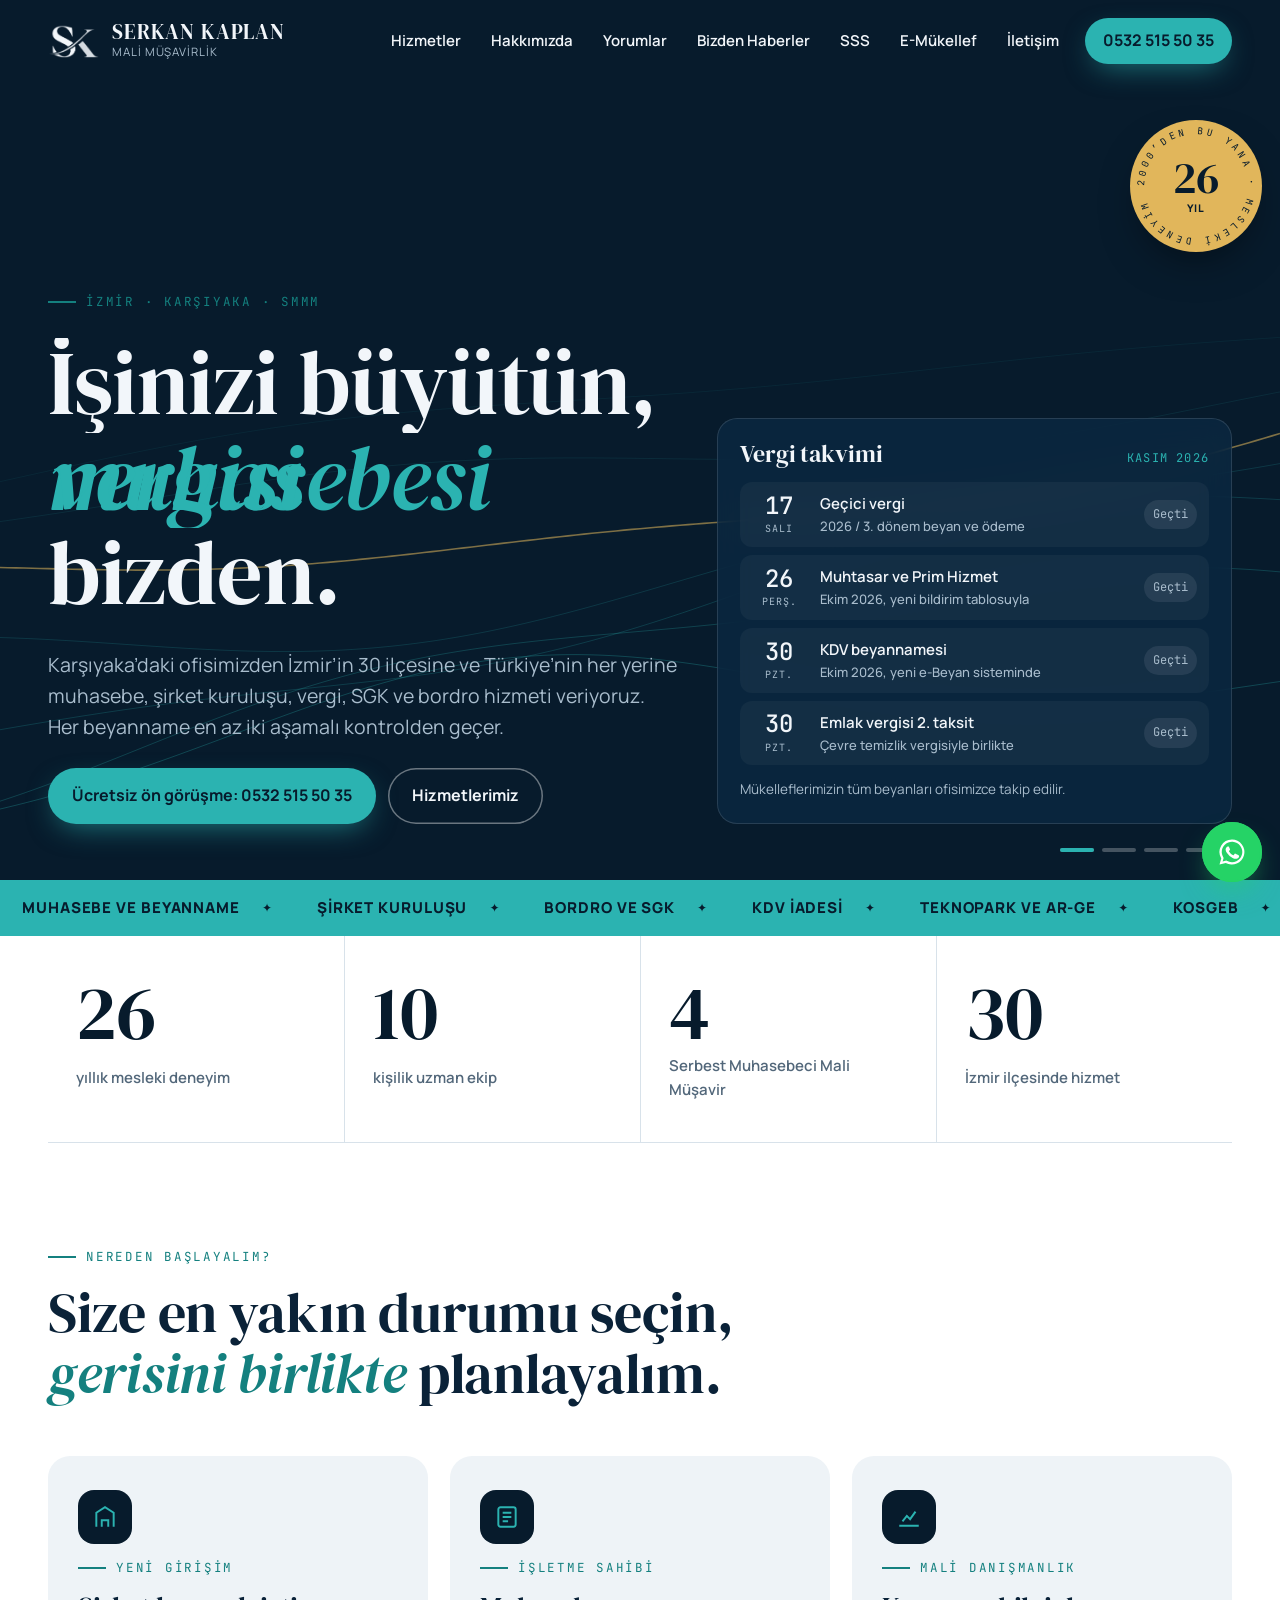
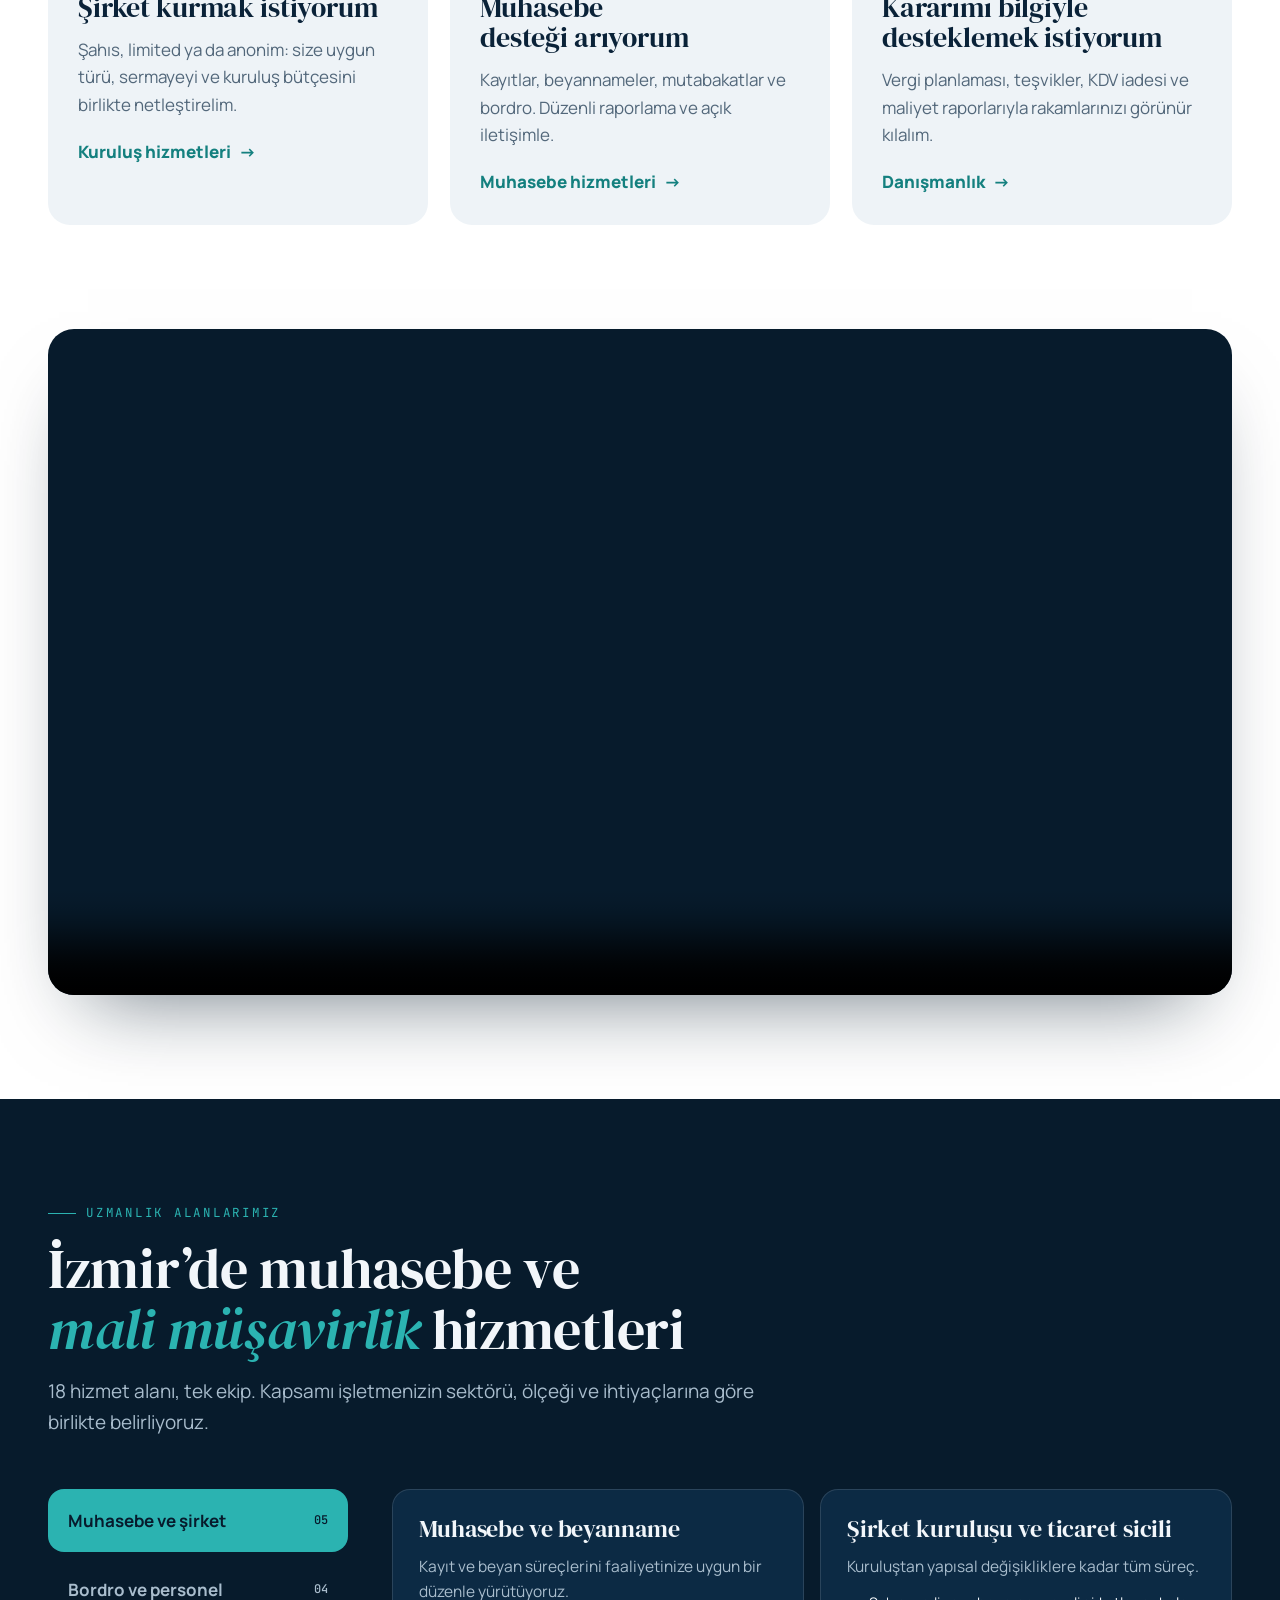
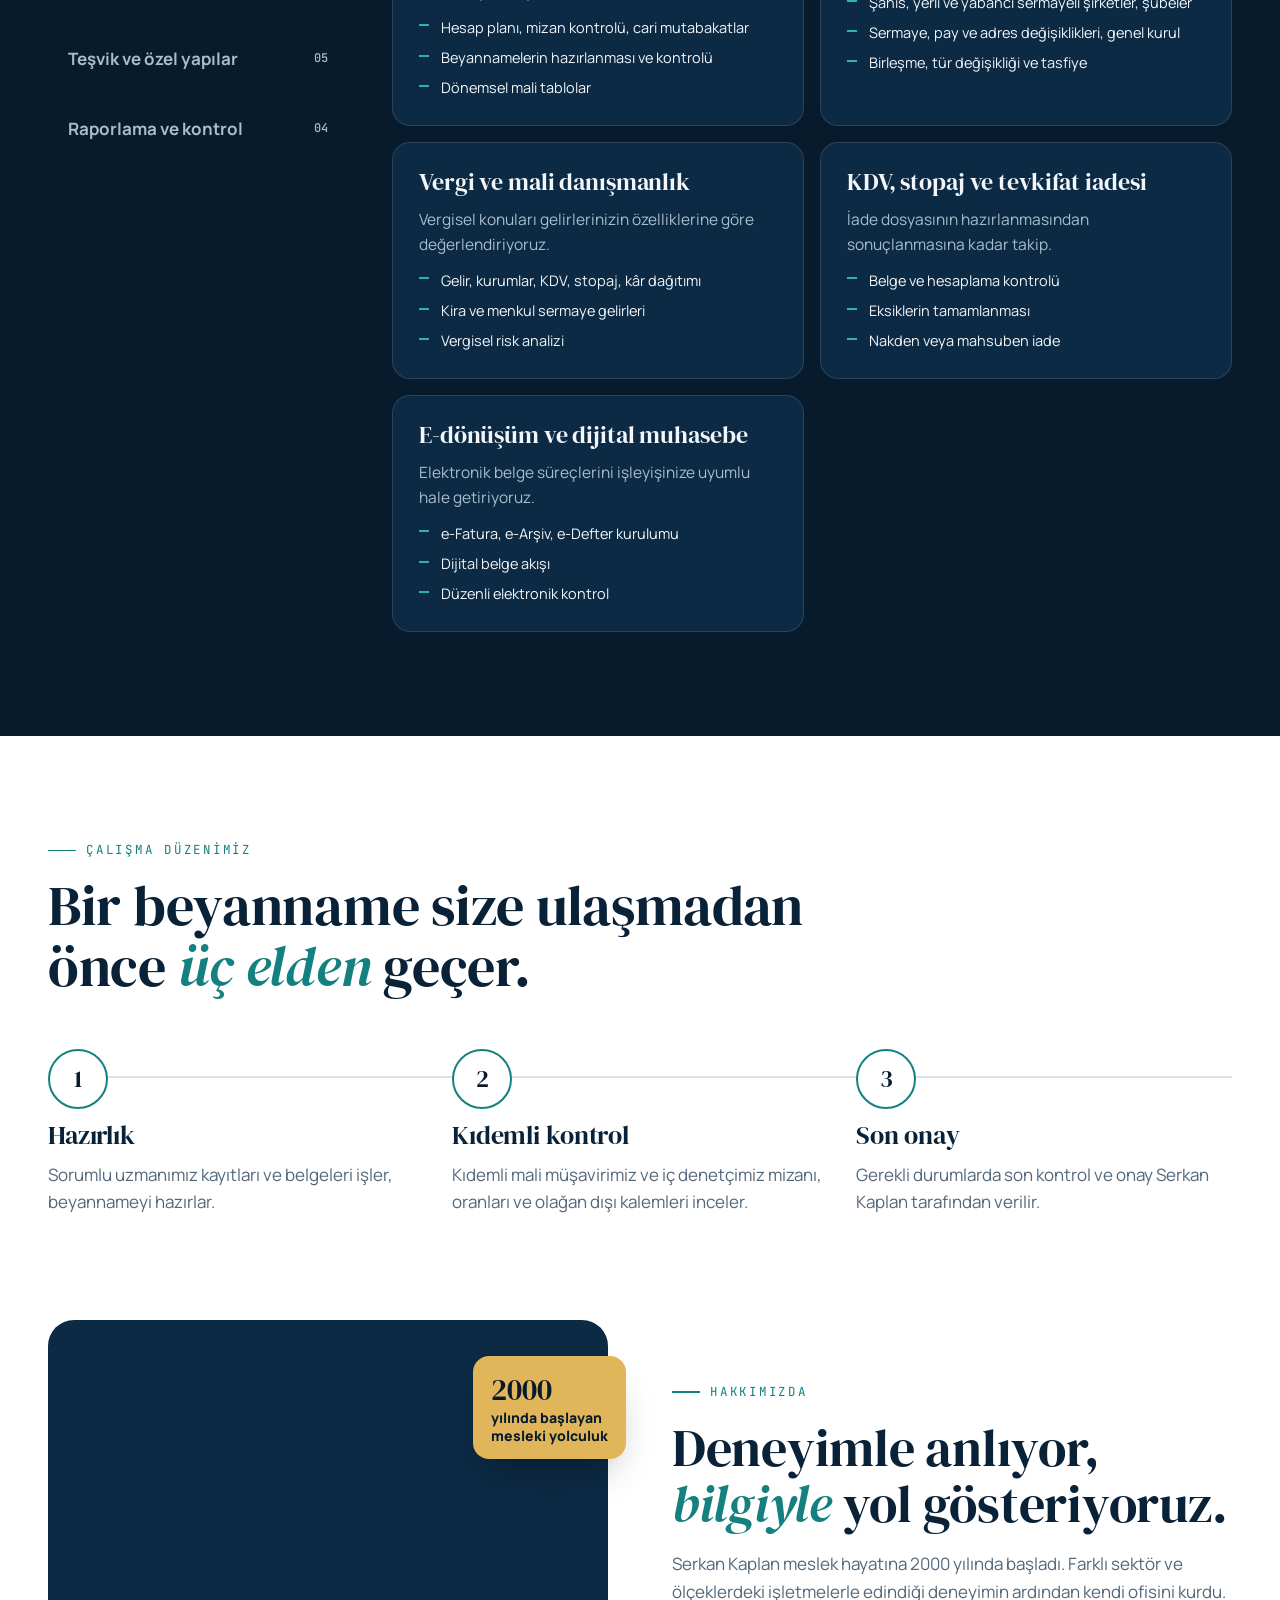
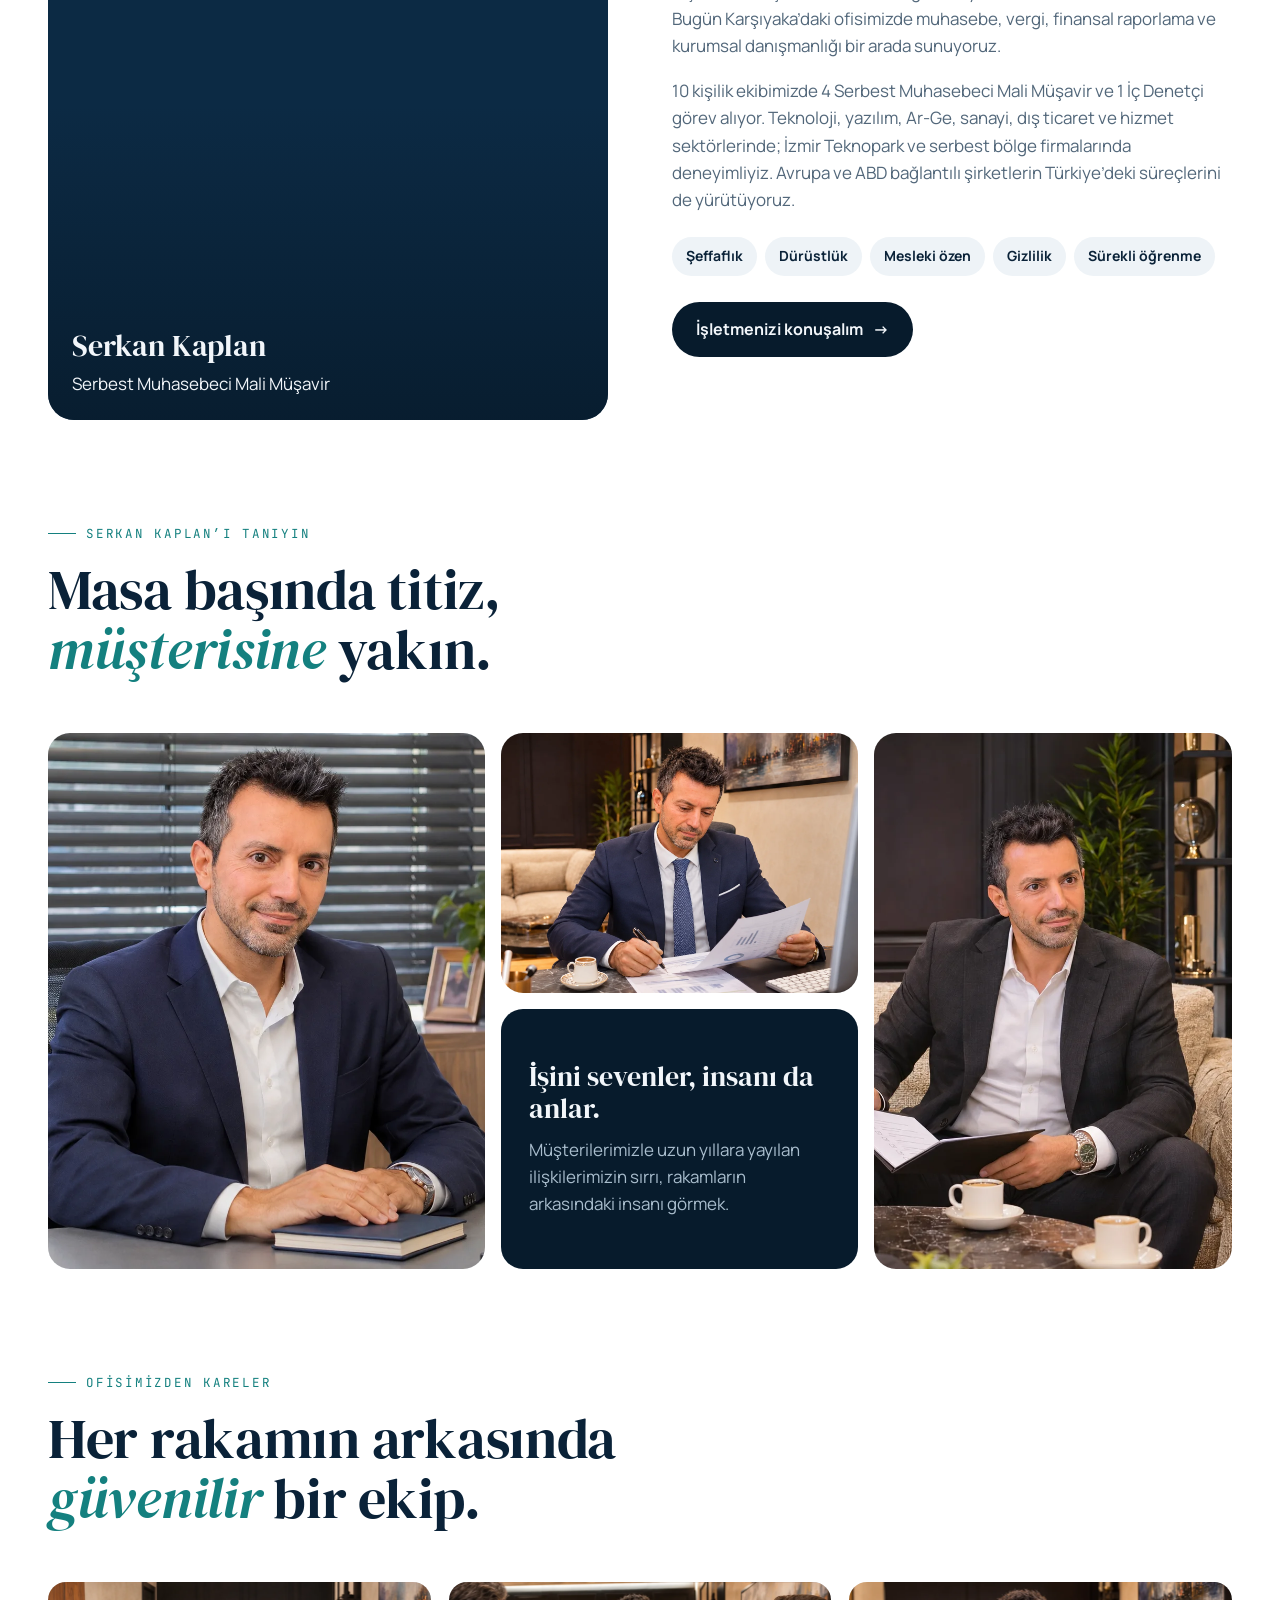
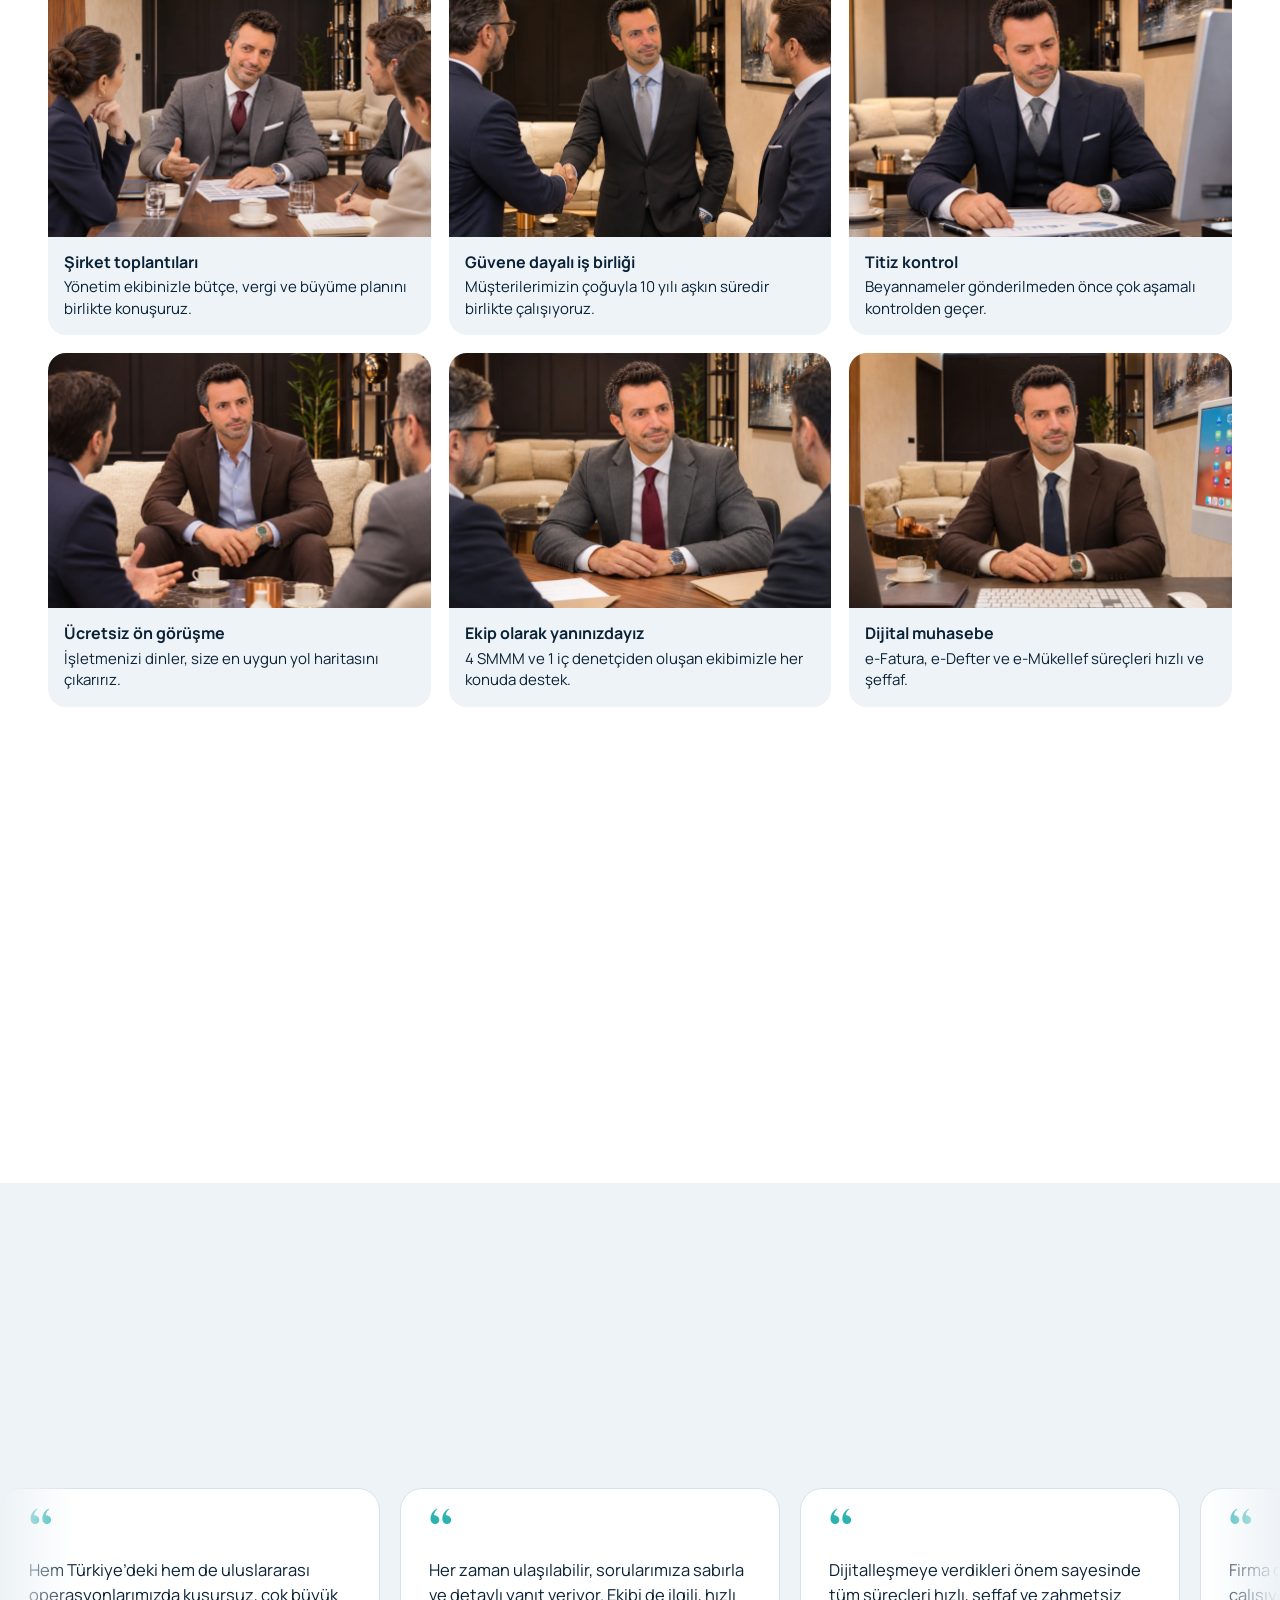
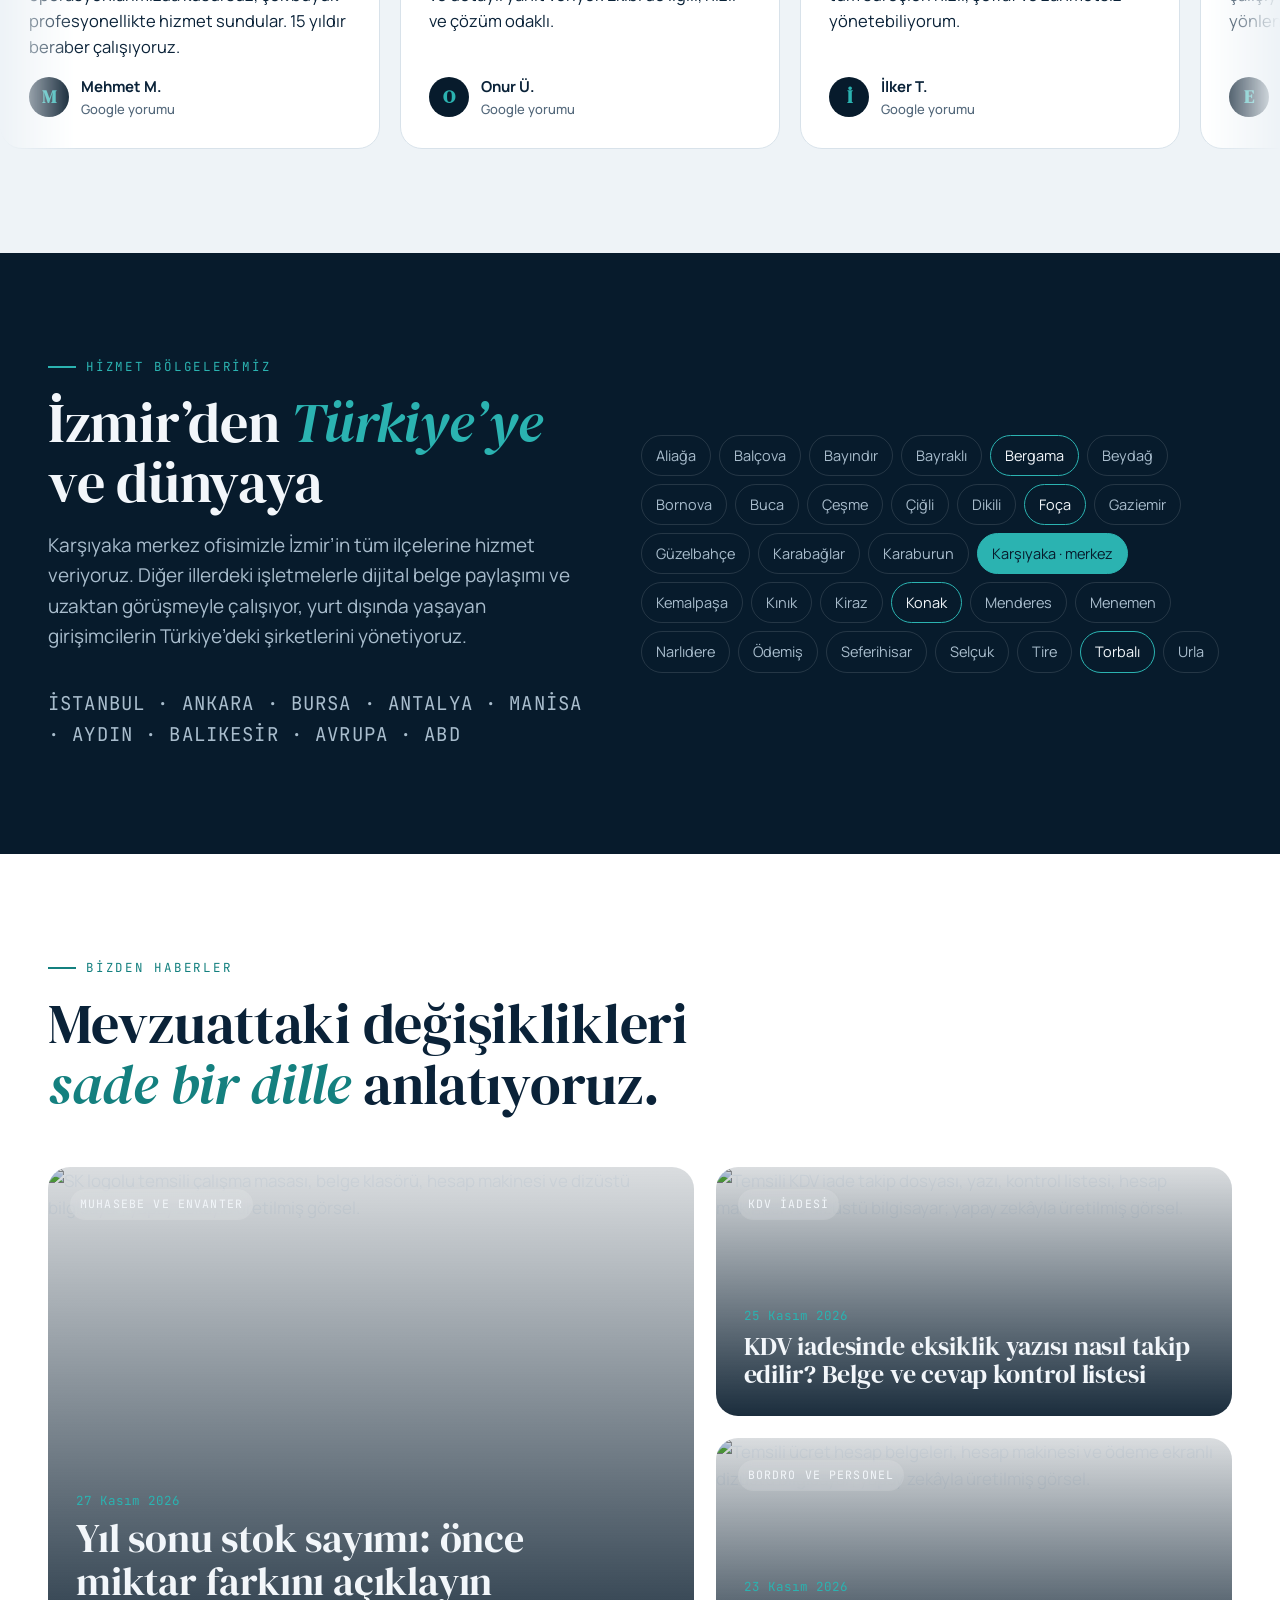
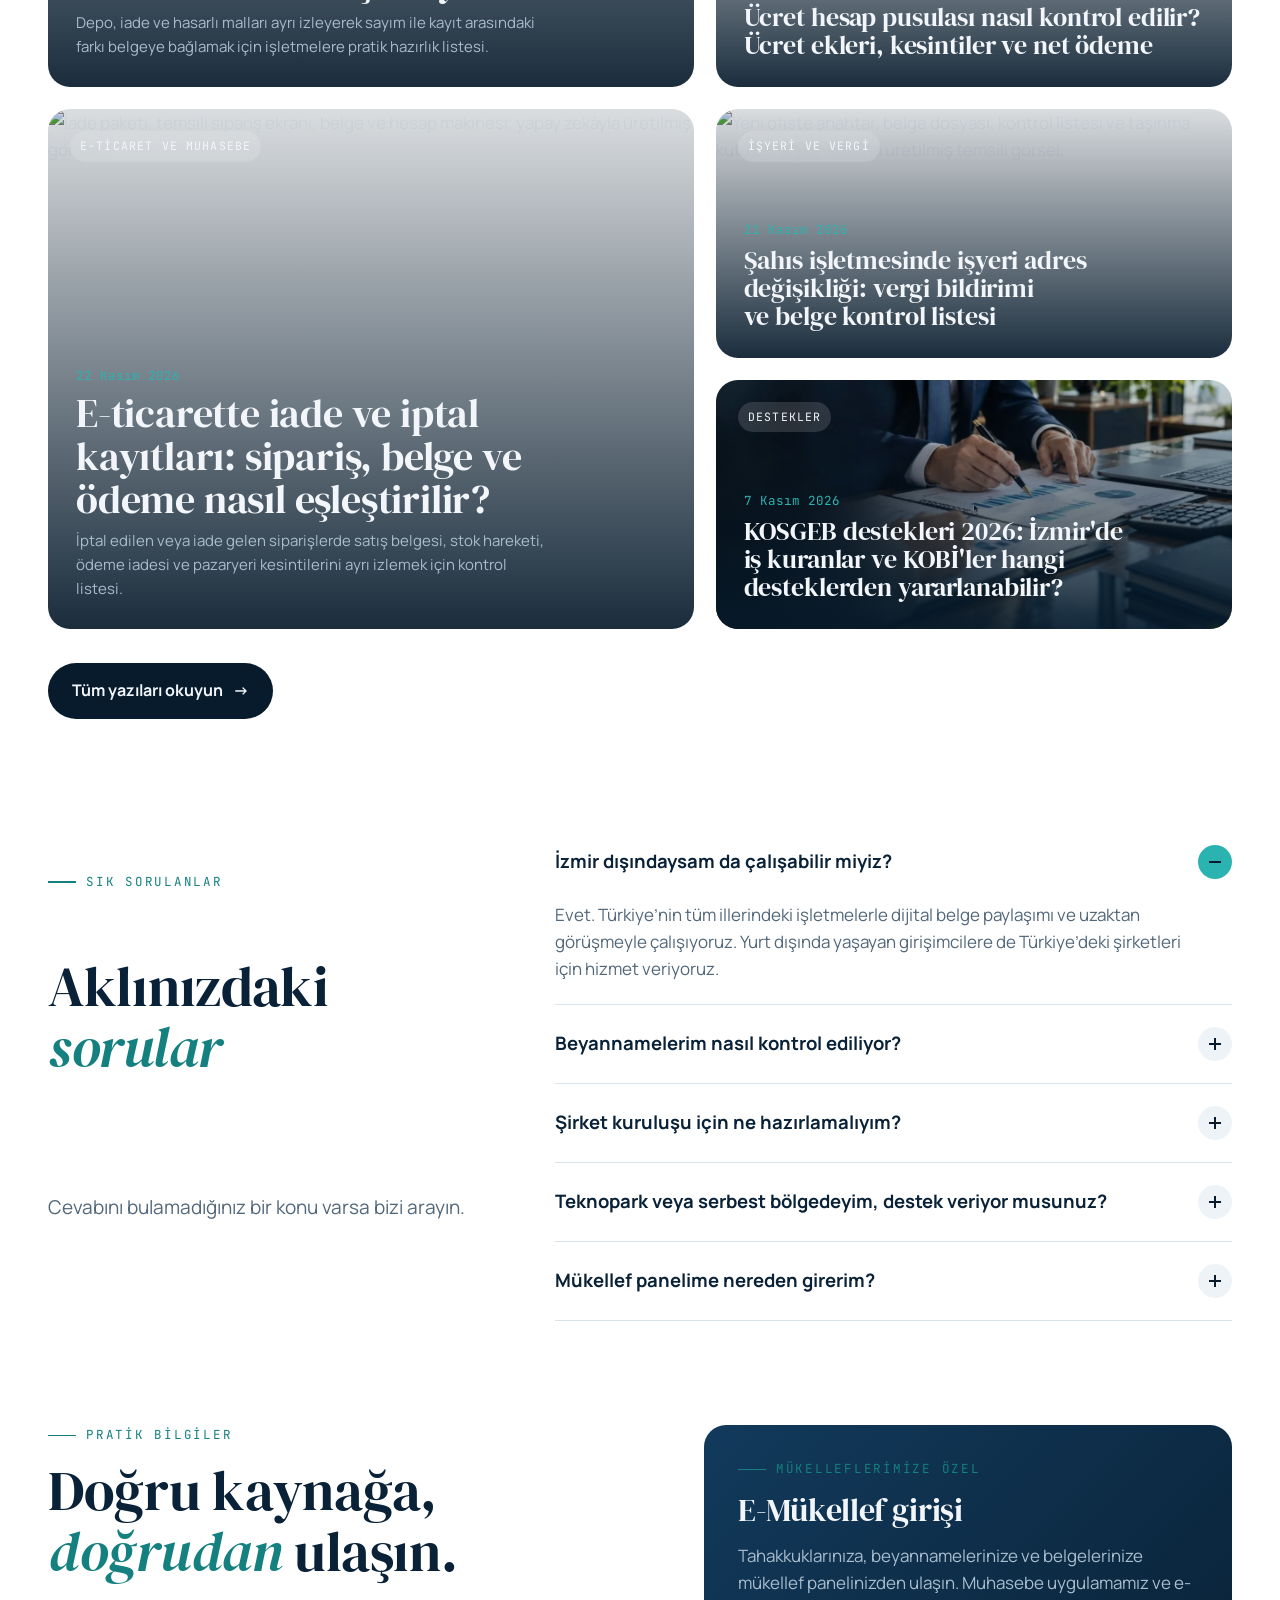
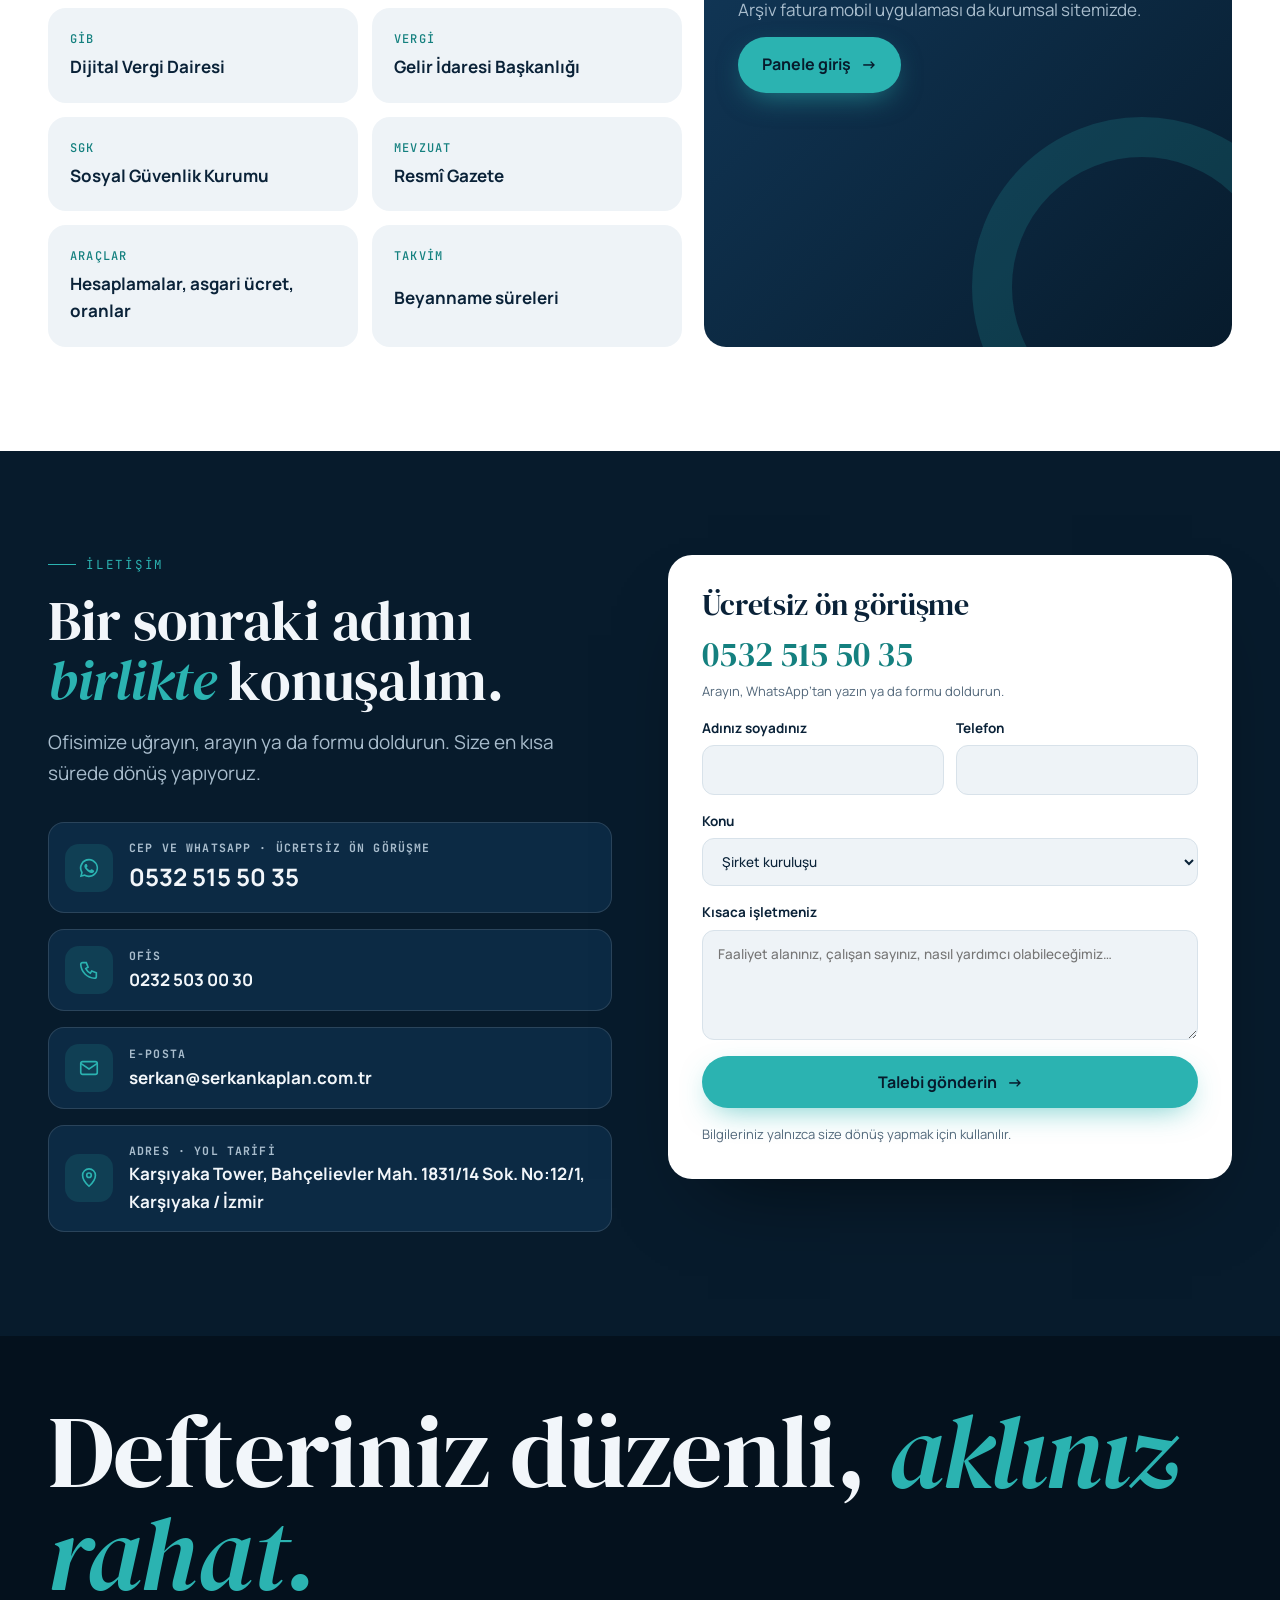
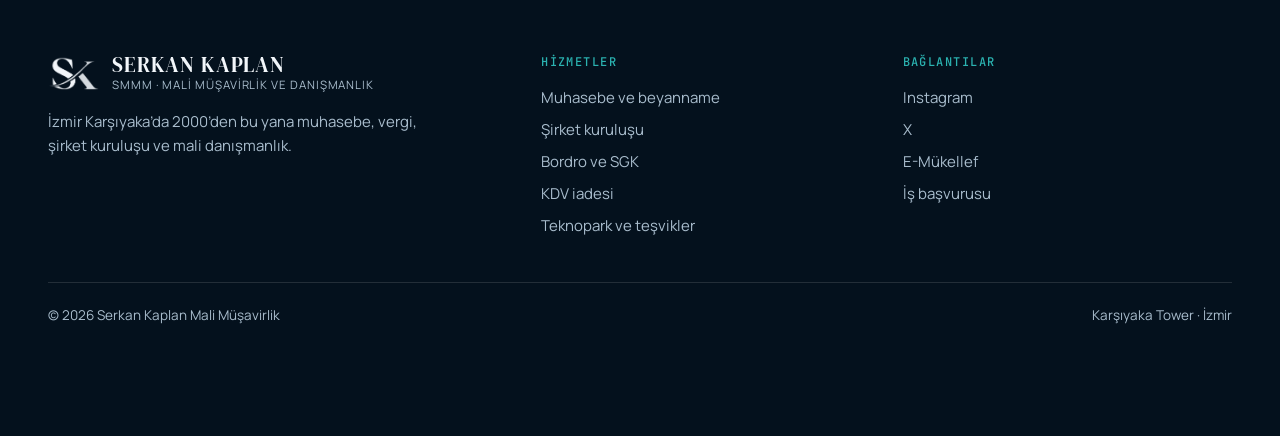
==== commit d4594335: "Add 27 November stock count guide news card" ====
--- a/index.html
+++ b/index.html
@@ -662,48 +662,48 @@
     </div>
     <!-- HABERLER:BASLA (haberler/olustur.py uretir) -->
     <div class="news" style="margin-bottom:22px">
-      <a class="post big rv" href="https://serkan-kaplan.lemony-fern-1702.chatgpt.site/yazilar/kdv-iadesinde-eksiklik-yazisi-nasil-takip-edilir-belge-ve-cevap-kontrol-listesi-c81b0a4e">
+      <a class="post big rv" href="https://serkan-kaplan.lemony-fern-1702.chatgpt.site/yazilar/yil-sonu-stok-sayimi-once-miktar-farkini-aciklayin-7269e3ad">
+        <img class="bg" src="https://serkan-kaplan.lemony-fern-1702.chatgpt.site/media/abbb286d-8cbb-4e4c-b10a-3d552ae1dc29.png" alt="SK logolu temsili çalışma masası, belge klasörü, hesap makinesi ve dizüstü bilgisayar; yapay zekâyla üretilmiş görsel." loading="lazy" decoding="async" style="width:100%;height:100%;object-fit:cover">
+        <span class="tag">Muhasebe ve envanter</span>
+        <time datetime="2026-11-27">27 Kasım 2026</time>
+        <h3>Yıl sonu stok sayımı: önce miktar farkını açıklayın</h3>
+        <p>Depo, iade ve hasarlı malları ayrı izleyerek sayım ile kayıt arasındaki farkı belgeye bağlamak için işletmelere pratik hazırlık listesi.</p>
+      </a>
+      <div class="news-side">
+      <a class="post rv" href="https://serkan-kaplan.lemony-fern-1702.chatgpt.site/yazilar/kdv-iadesinde-eksiklik-yazisi-nasil-takip-edilir-belge-ve-cevap-kontrol-listesi-c81b0a4e">
         <img class="bg" src="https://serkan-kaplan.lemony-fern-1702.chatgpt.site/media/a1d408a3-33ec-4925-b0f7-ef8b07ac8a83.png" alt="Temsili KDV iade takip dosyası, yazı, kontrol listesi, hesap makinesi ve dizüstü bilgisayar; yapay zekâyla üretilmiş görsel." loading="lazy" decoding="async" style="width:100%;height:100%;object-fit:cover">
         <span class="tag">KDV iadesi</span>
         <time datetime="2026-11-25">25 Kasım 2026</time>
         <h3>KDV iadesinde eksiklik yazısı nasıl takip edilir? Belge ve cevap kontrol listesi</h3>
-        <p>Vergi dairesinin istediği belgeleri dönem, talep ve cevap eki bazında izlemek; açık konuları tamamlanmış işlemlerden ayırmak için pratik rehber.</p>
       </a>
-      <div class="news-side">
       <a class="post rv" href="https://serkan-kaplan.lemony-fern-1702.chatgpt.site/yazilar/ucret-hesap-pusulasi-nasil-kontrol-edilir-ucret-ekleri-kesintiler-ve-net-odeme-56c072bb">
         <img class="bg" src="https://serkan-kaplan.lemony-fern-1702.chatgpt.site/media/74ca449f-51fe-4b14-890d-4d8e20f44eb4.png" alt="Temsili ücret hesap belgeleri, hesap makinesi ve ödeme ekranlı dizüstü bilgisayar; yapay zekâyla üretilmiş görsel." loading="lazy" decoding="async" style="width:100%;height:100%;object-fit:cover">
         <span class="tag">Bordro ve personel</span>
         <time datetime="2026-11-23">23 Kasım 2026</time>
         <h3>Ücret hesap pusulası nasıl kontrol edilir? Ücret ekleri, kesintiler ve net ödeme</h3>
       </a>
-      <a class="post rv" href="https://serkan-kaplan.lemony-fern-1702.chatgpt.site/yazilar/e-ticarette-iade-ve-iptal-kayitlari-siparis-belge-ve-odeme-nasil-eslestirilir-05802446">
+      </div>
+    </div>
+    <div class="news">
+      <a class="post big rv" href="https://serkan-kaplan.lemony-fern-1702.chatgpt.site/yazilar/e-ticarette-iade-ve-iptal-kayitlari-siparis-belge-ve-odeme-nasil-eslestirilir-05802446">
         <img class="bg" src="https://serkan-kaplan.lemony-fern-1702.chatgpt.site/media/89c95259-2755-4968-913d-73de9b656b07.png" alt="İade paketi, temsili sipariş ekranı, belge ve hesap makinesi; yapay zekâyla üretilmiş görsel." loading="lazy" decoding="async" style="width:100%;height:100%;object-fit:cover">
         <span class="tag">E-ticaret ve muhasebe</span>
         <time datetime="2026-11-22">22 Kasım 2026</time>
         <h3>E-ticarette iade ve iptal kayıtları: sipariş, belge ve ödeme nasıl eşleştirilir?</h3>
+        <p>İptal edilen veya iade gelen siparişlerde satış belgesi, stok hareketi, ödeme iadesi ve pazaryeri kesintilerini ayrı izlemek için kontrol listesi.</p>
       </a>
-      </div>
-    </div>
-    <div class="news">
-      <a class="post big rv" href="https://serkan-kaplan.lemony-fern-1702.chatgpt.site/yazilar/sahis-isletmesinde-isyeri-adres-degisikligi-vergi-bildirimi-ve-belge-kontrol-listesi-6ce2bd95">
+      <div class="news-side">
+      <a class="post rv" href="https://serkan-kaplan.lemony-fern-1702.chatgpt.site/yazilar/sahis-isletmesinde-isyeri-adres-degisikligi-vergi-bildirimi-ve-belge-kontrol-listesi-6ce2bd95">
         <img class="bg" src="https://serkan-kaplan.lemony-fern-1702.chatgpt.site/media/a481dff3-4926-4023-a026-63619287bc57.png" alt="Yeni ofiste anahtar, belge dosyası, kontrol listesi ve taşınma kutusu; yapay zekâyla üretilmiş temsili görsel." loading="lazy" decoding="async" style="width:100%;height:100%;object-fit:cover">
         <span class="tag">İşyeri ve vergi</span>
         <time datetime="2026-11-21">21 Kasım 2026</time>
         <h3>Şahıs işletmesinde işyeri adres değişikliği: vergi bildirimi ve belge kontrol listesi</h3>
-        <p>Taşınırken vergi dairesi bildirimi, adres belgeleri, elektronik belge bilgileri ve işletme kayıtlarını birlikte kontrol etmek için pratik rehber.</p>
       </a>
-      <div class="news-side">
       <a class="post rv" href="haberler/kosgeb-destekleri-2026-izmir-girisimci-kobi.html">
         <img class="bg" src="img/haber-anlatim.jpg" alt="Destekler yazısının kapak görseli" loading="lazy" decoding="async" style="width:100%;height:100%;object-fit:cover">
         <span class="tag">Destekler</span>
         <time datetime="2026-11-07">7 Kasım 2026</time>
         <h3>KOSGEB destekleri 2026: İzmir&#x27;de iş kuranlar ve KOBİ&#x27;ler hangi desteklerden yararlanabilir?</h3>
-      </a>
-      <a class="post rv" href="haberler/kgf-kefaletli-kredi-izmir-isletmeler-2026.html">
-        <img class="bg" src="img/haber-tokalasma.jpg" alt="Finansman ve destekler yazısının kapak görseli" loading="lazy" decoding="async" style="width:100%;height:100%;object-fit:cover">
-        <span class="tag">Finansman ve destekler</span>
-        <time datetime="2026-11-06">6 Kasım 2026</time>
-        <h3>KGF kefaletli kredi: teminatınız yetmese de kredi almak mümkün (İzmir işletmeleri için 2026 rehberi)</h3>
       </a>
       </div>
     </div>
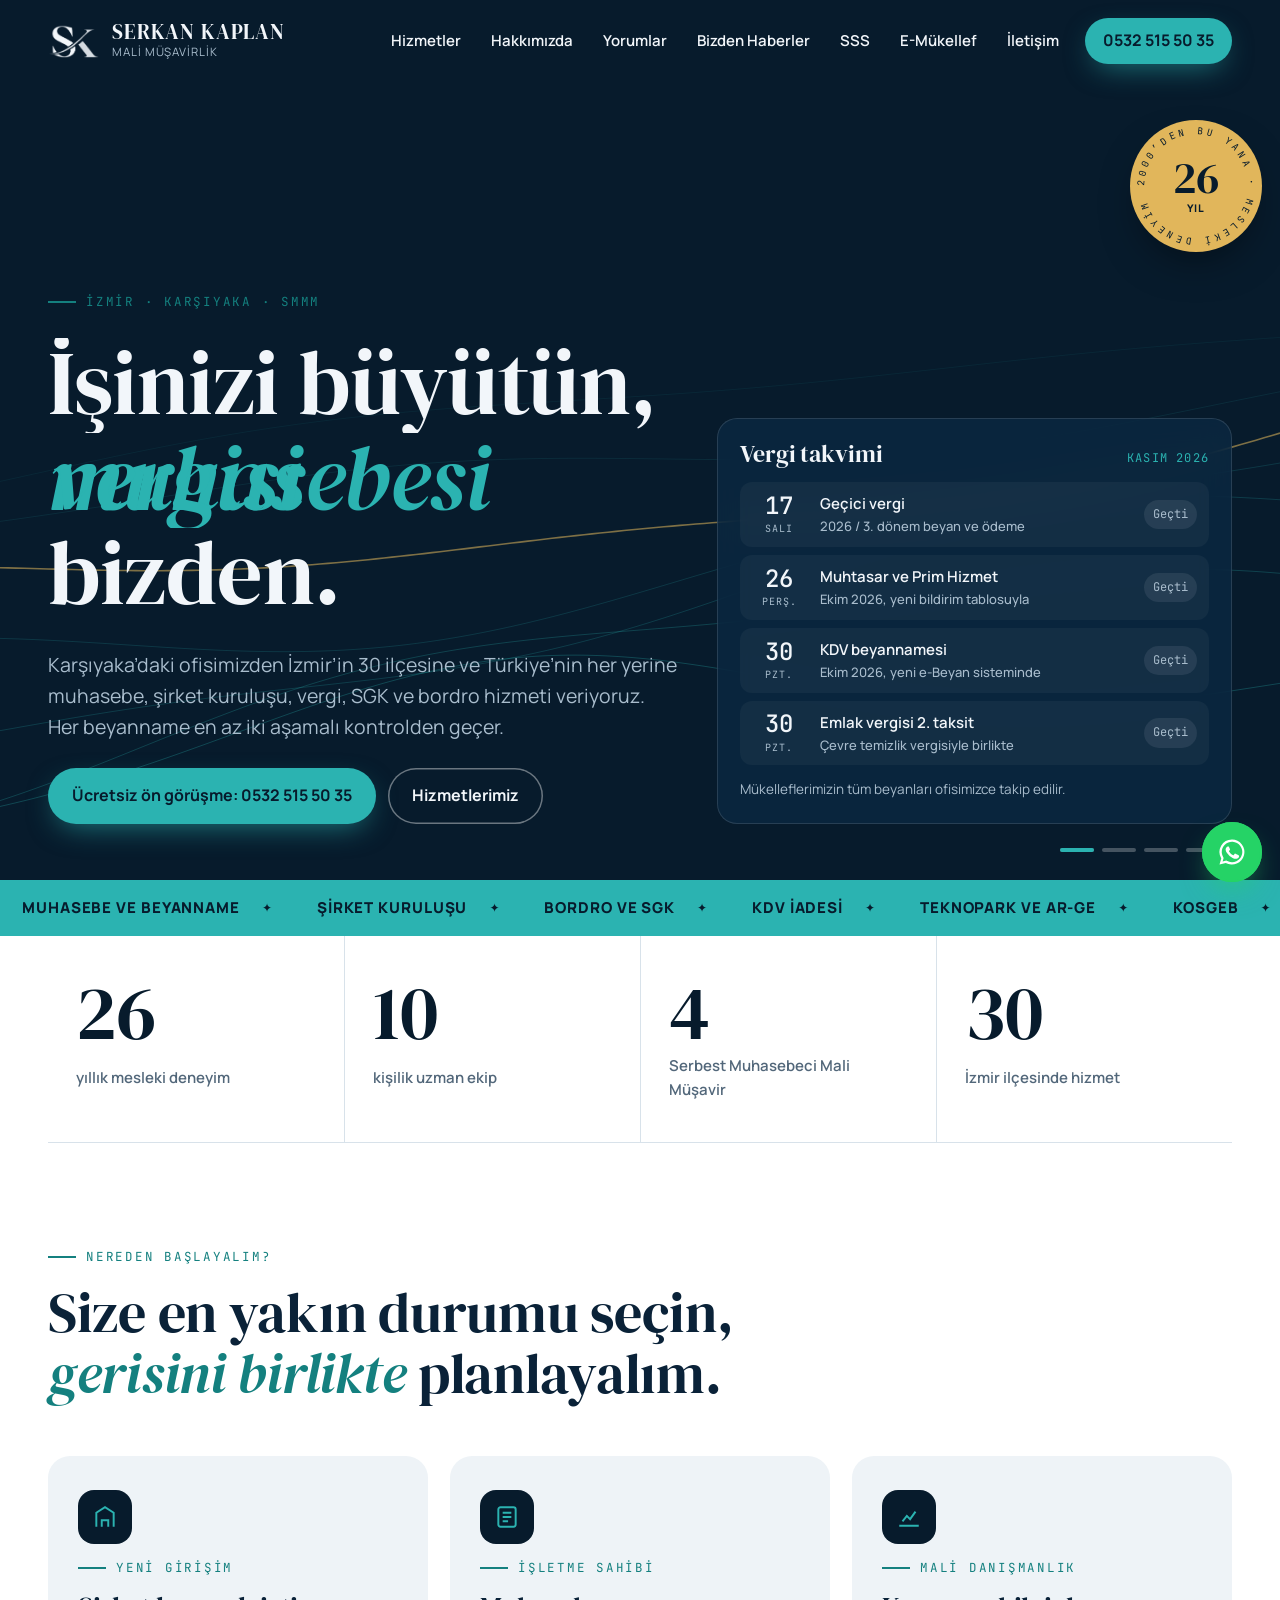
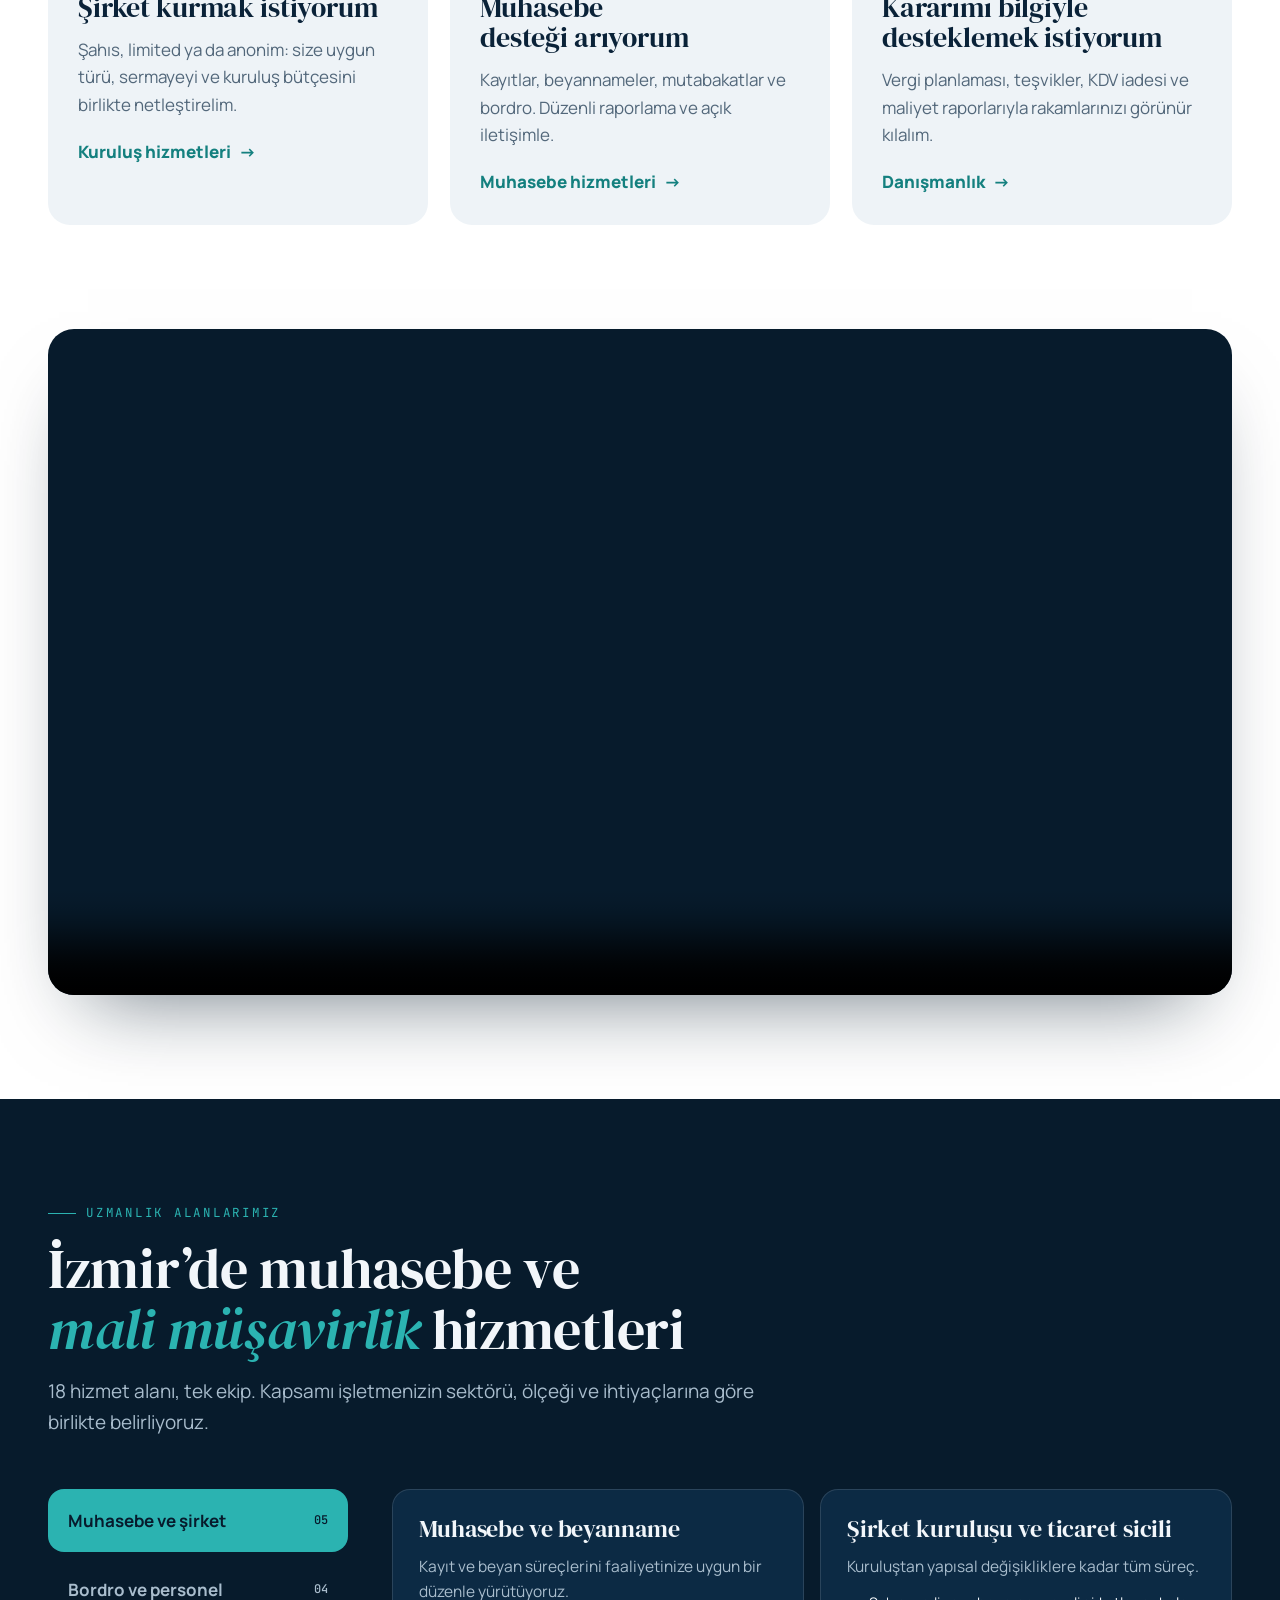
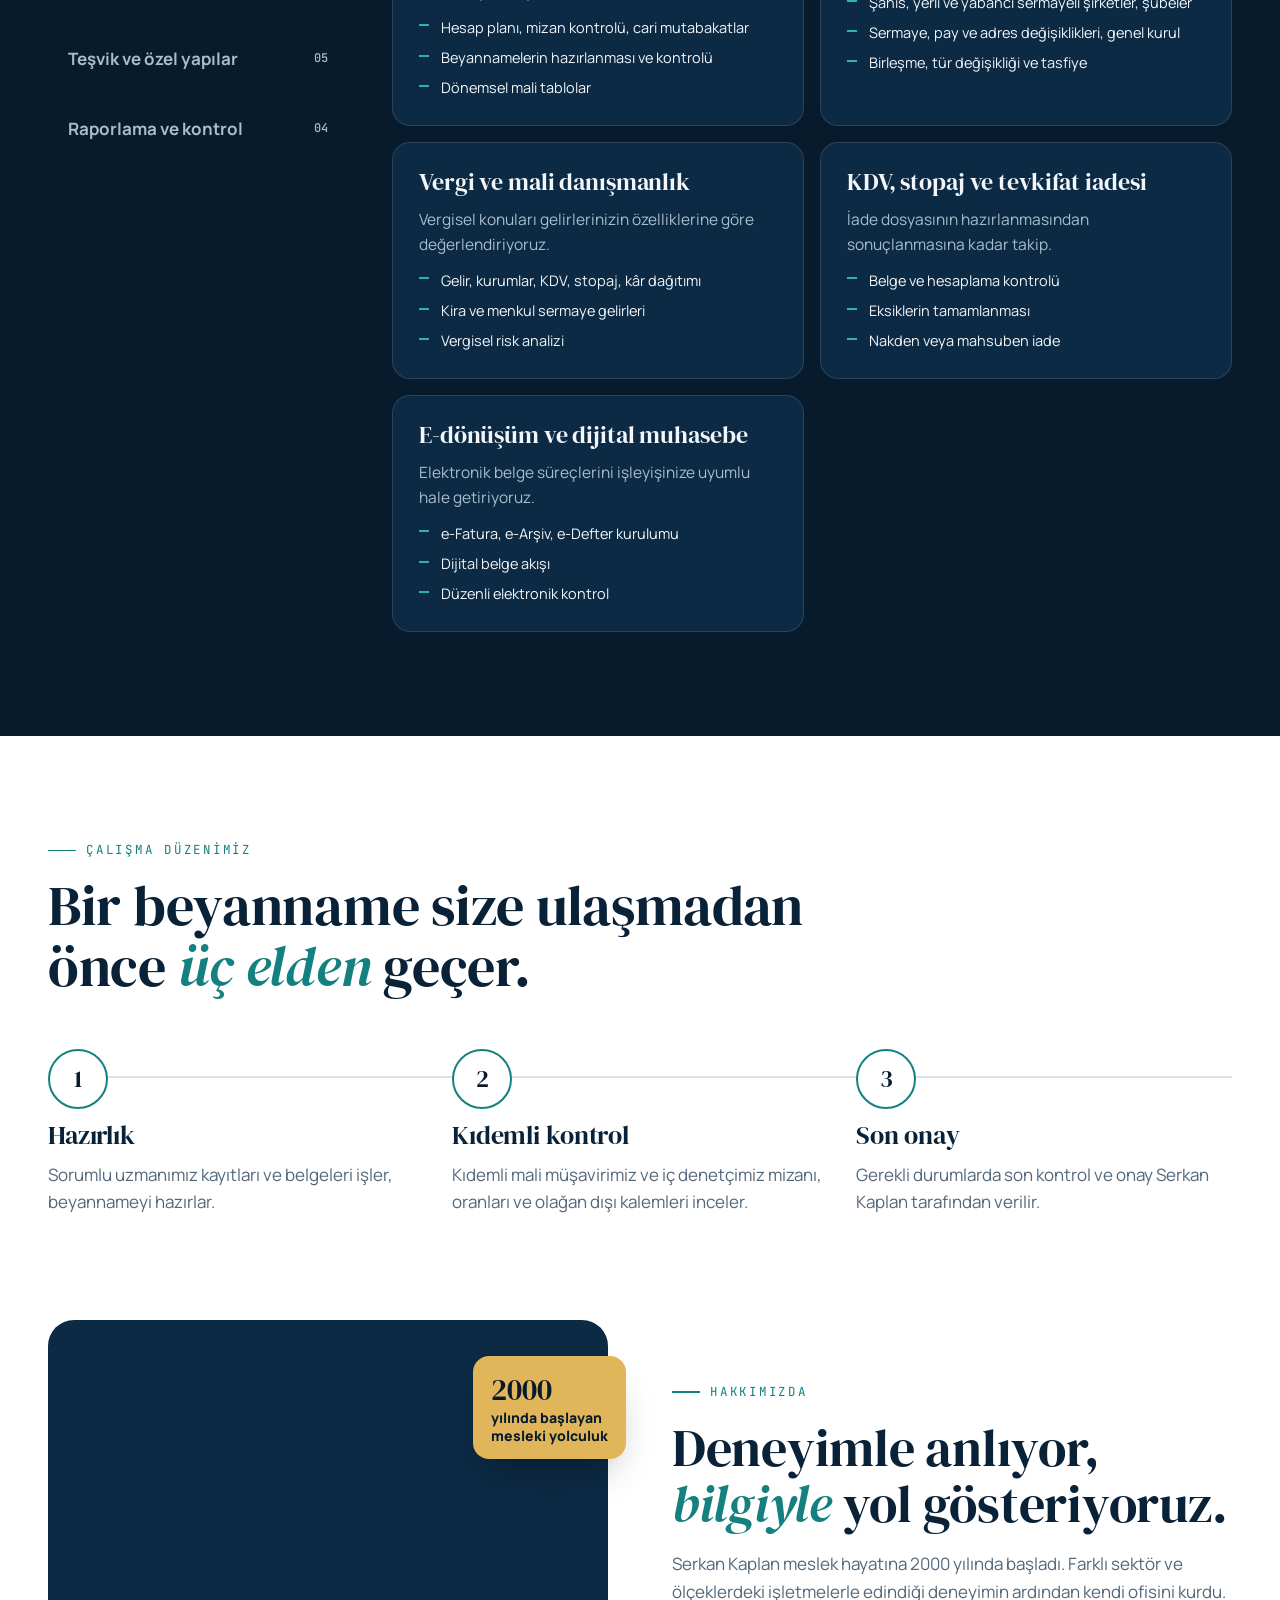
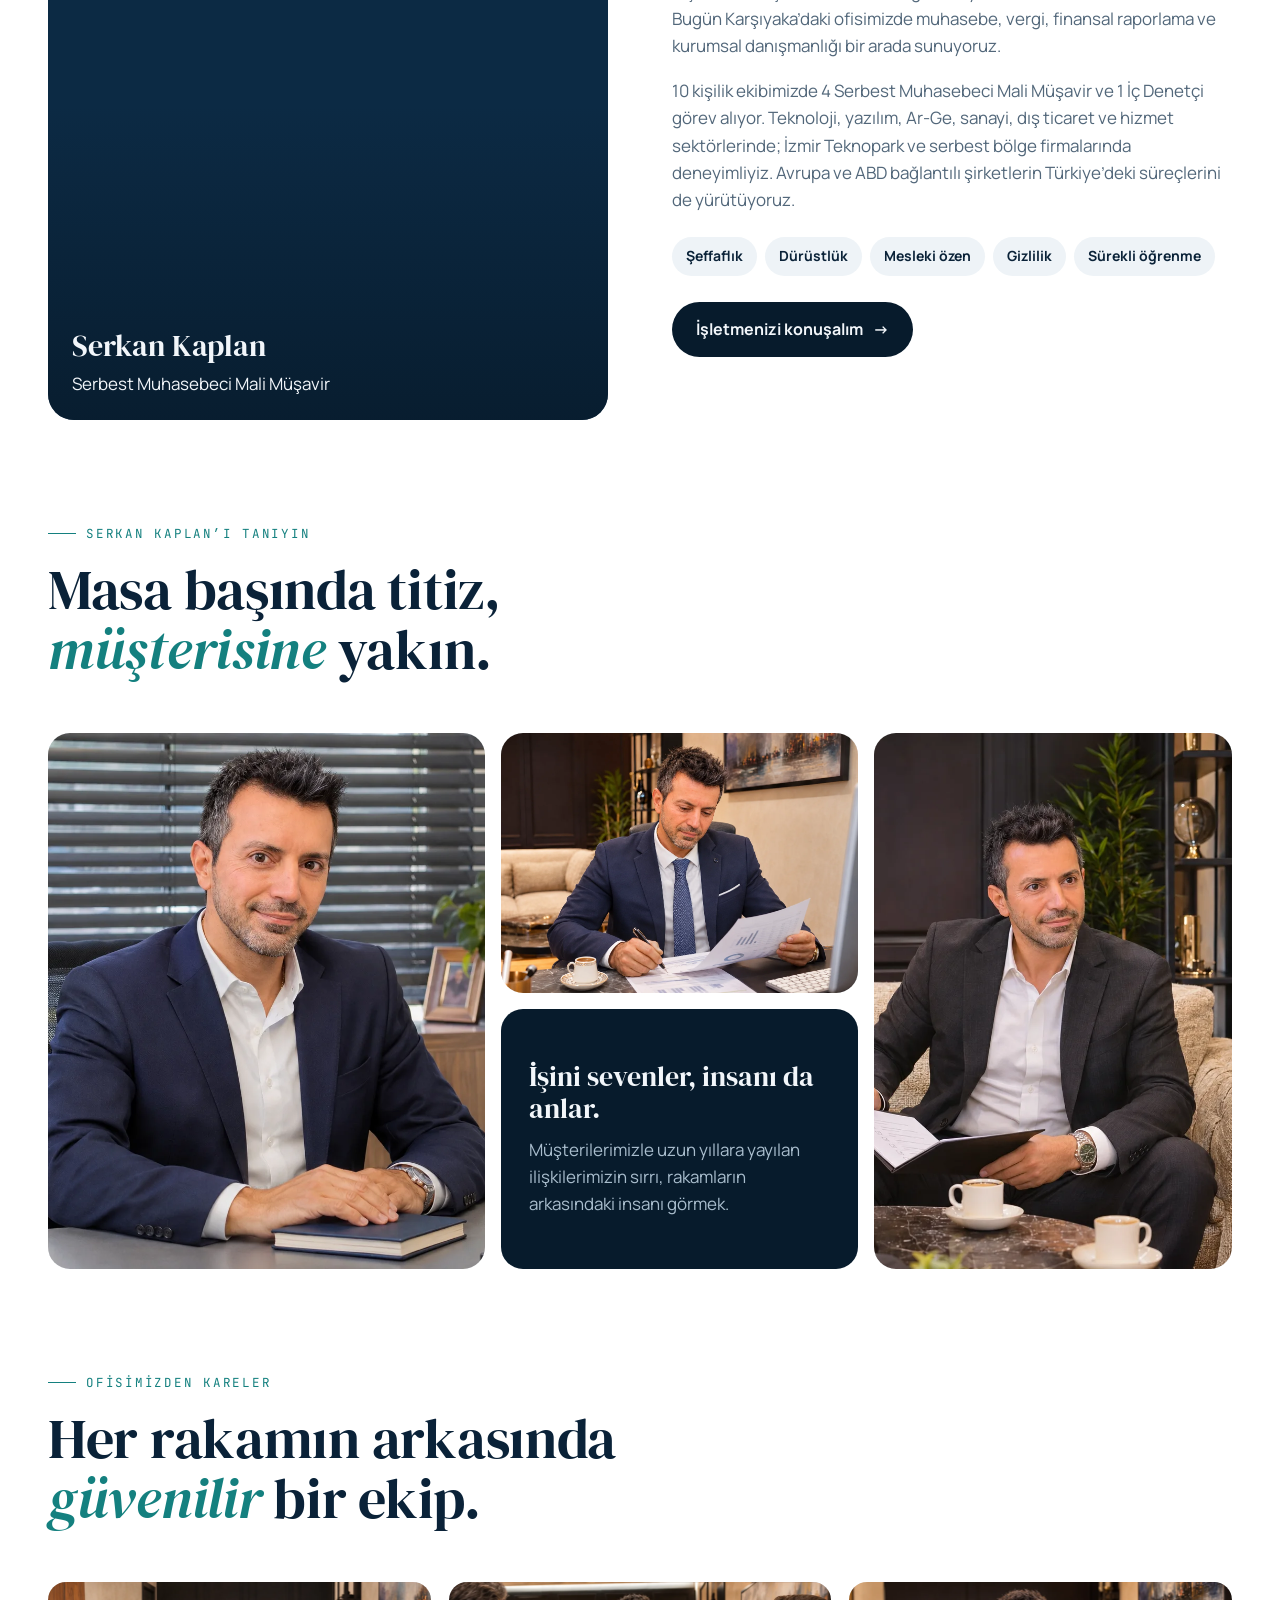
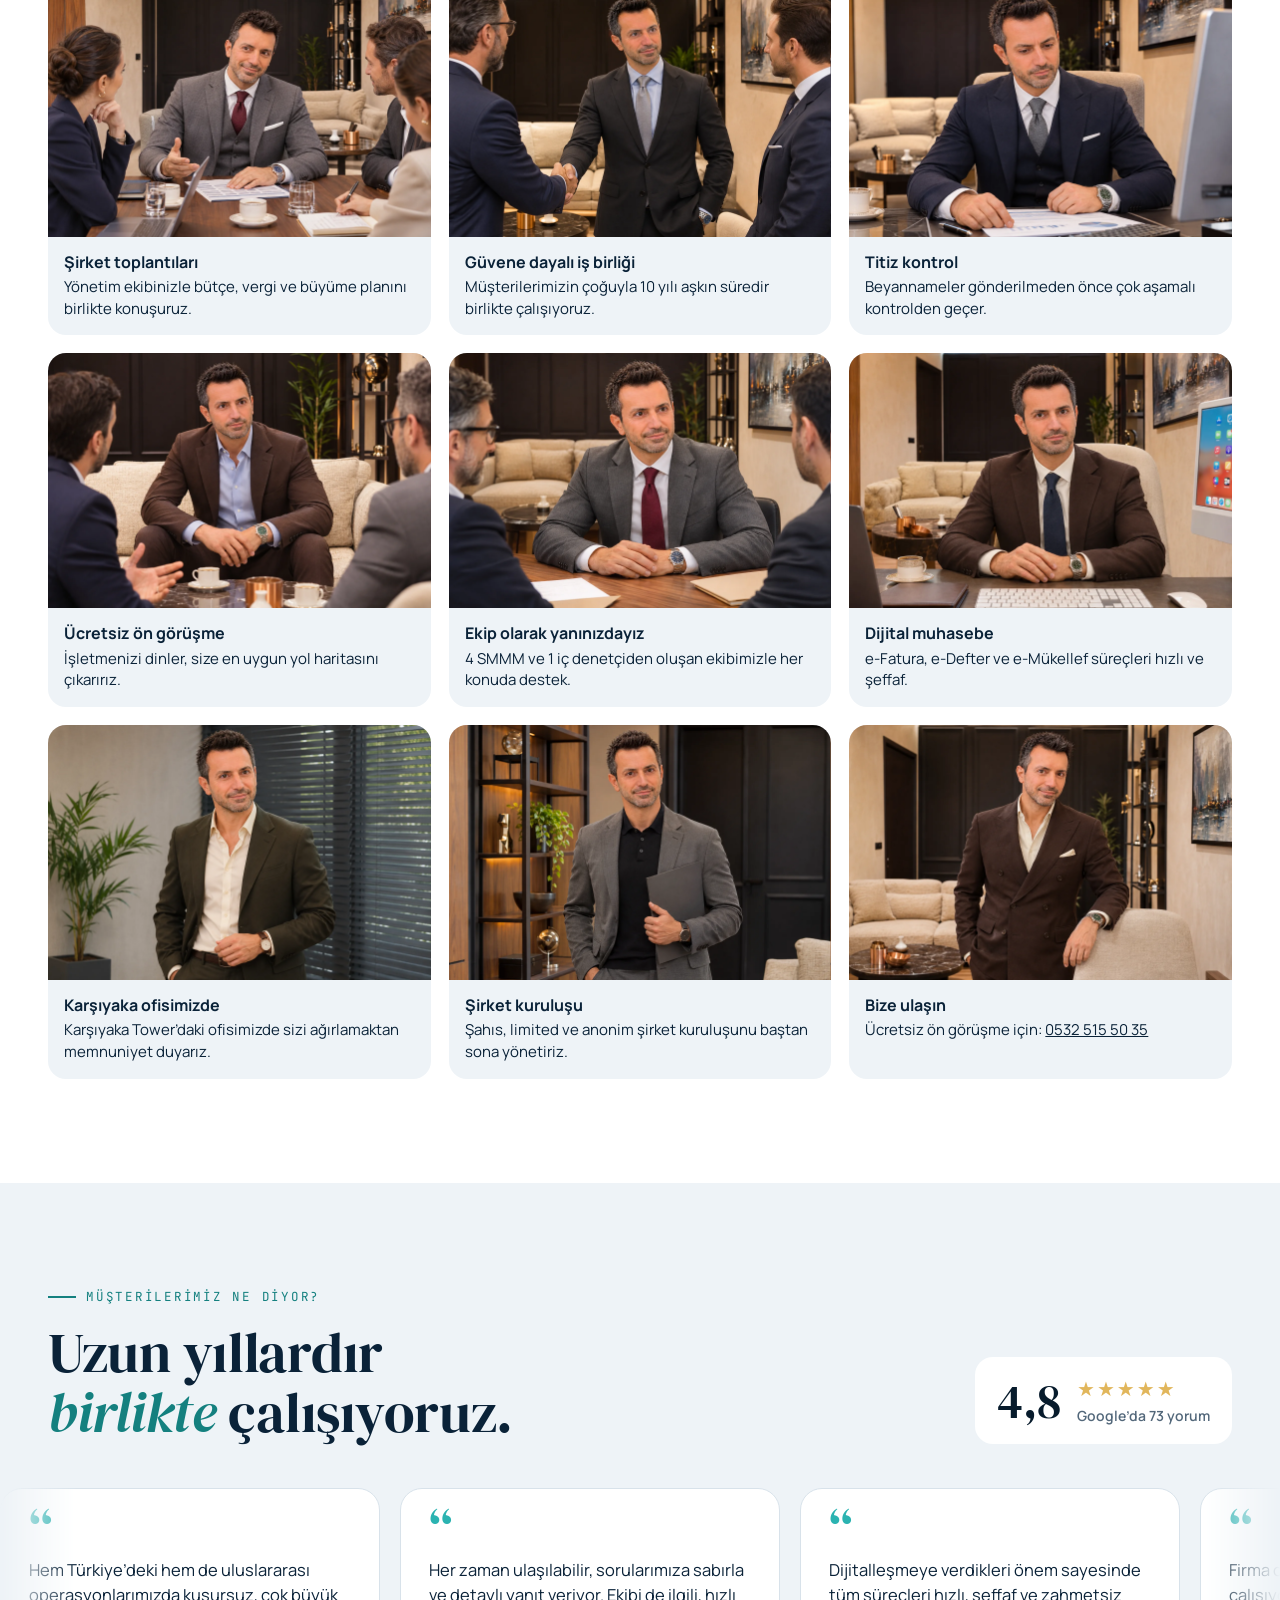
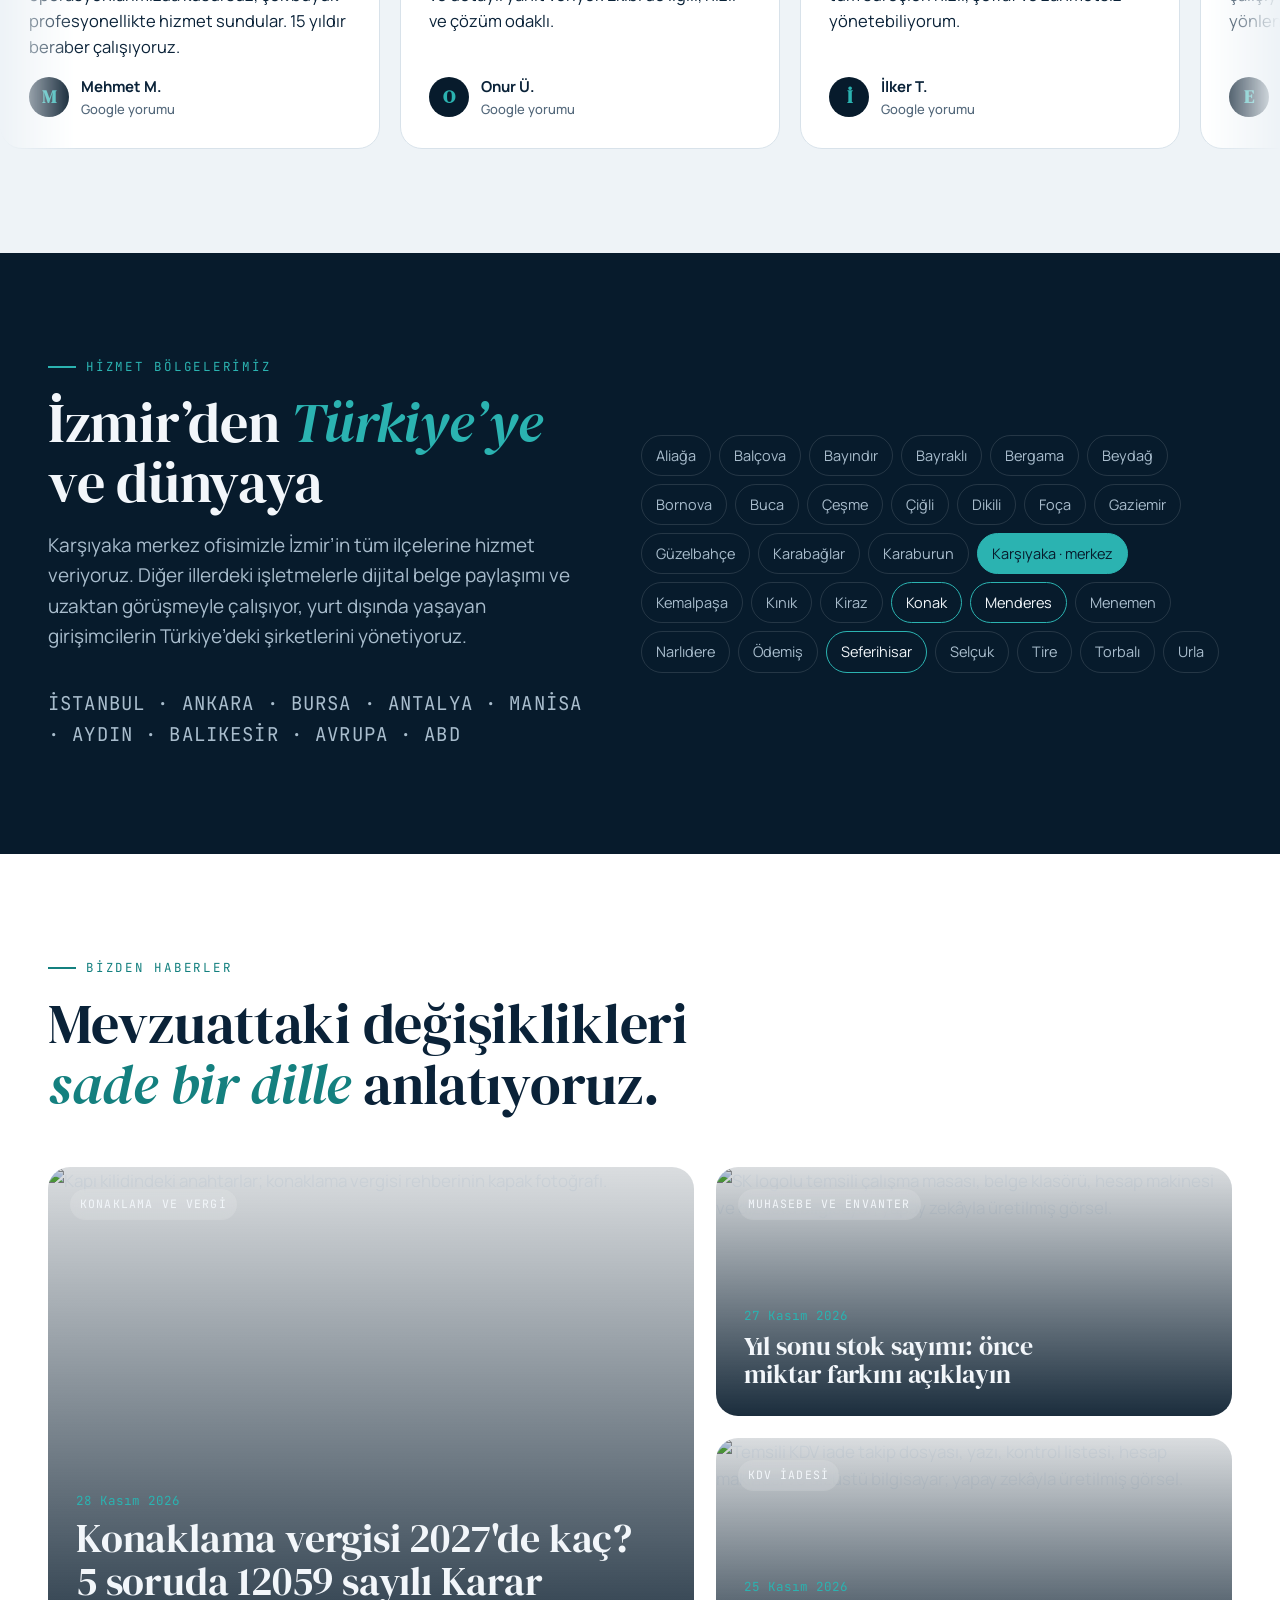
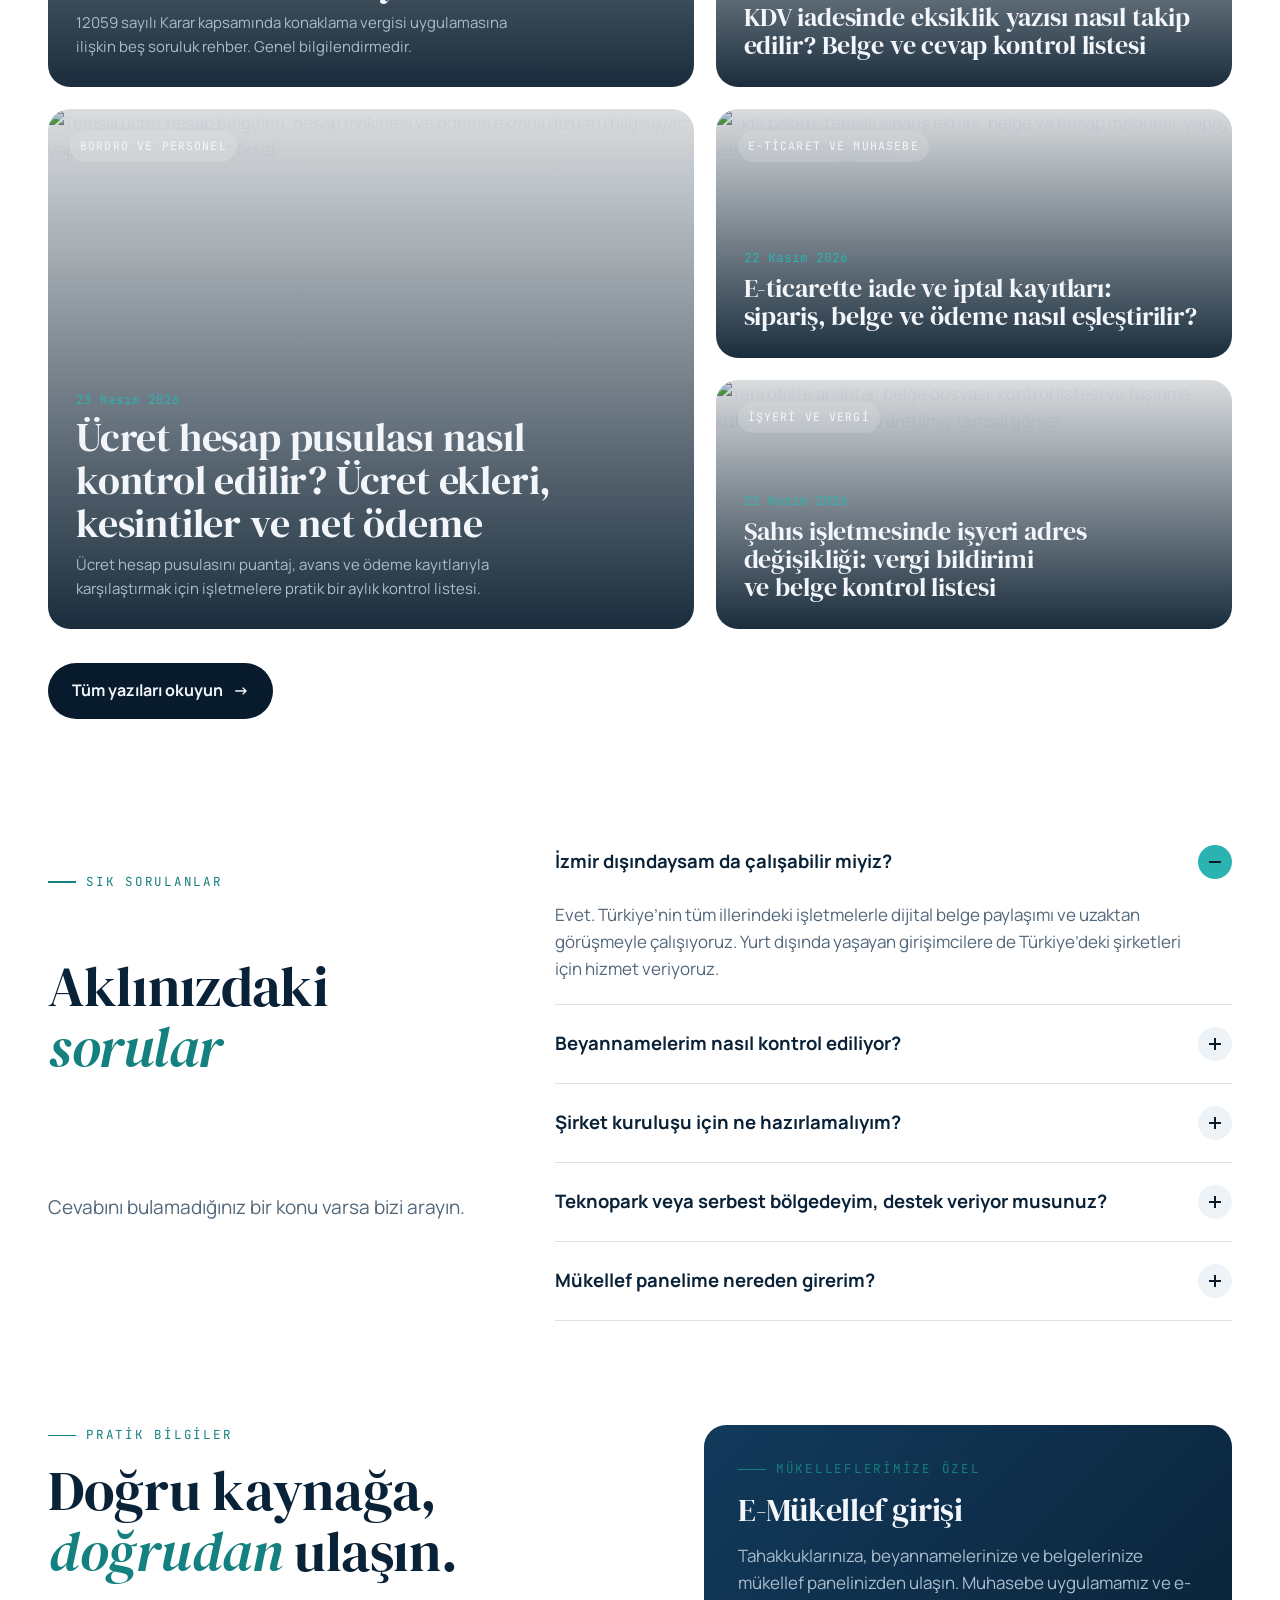
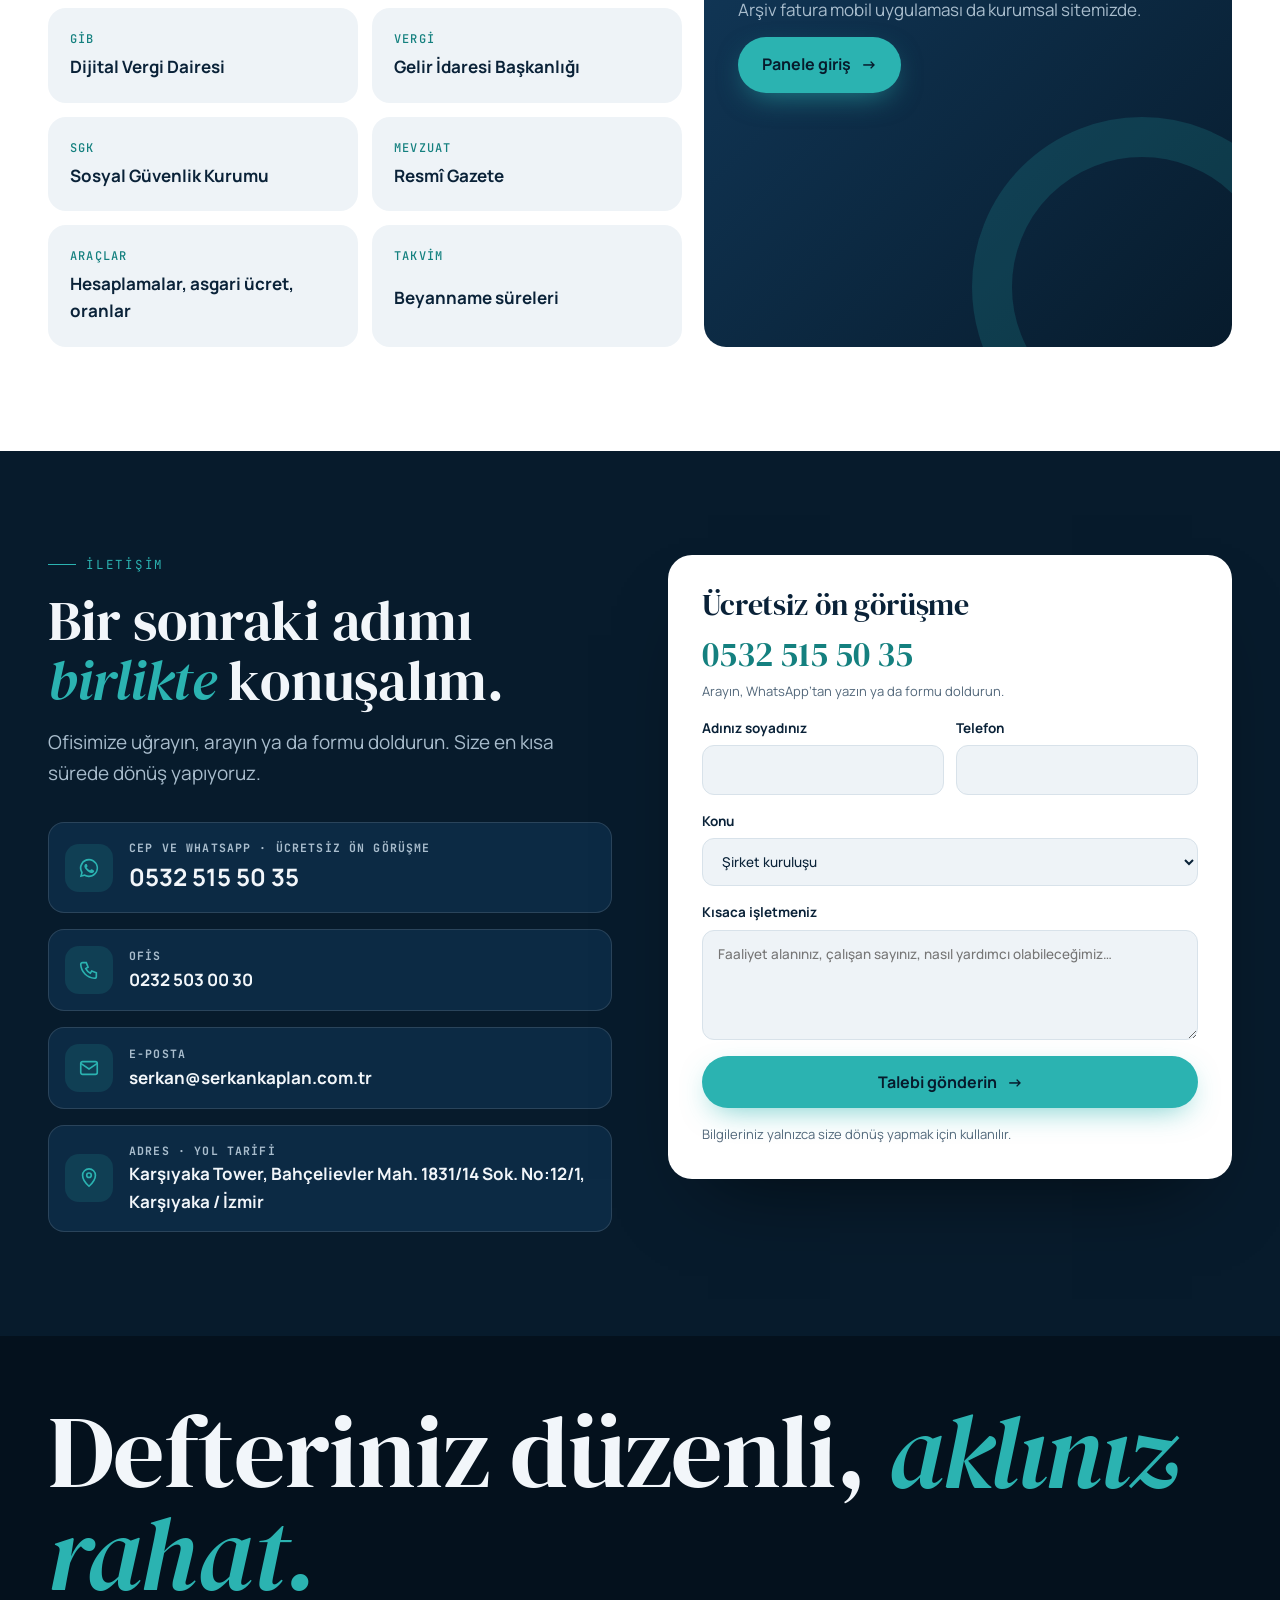
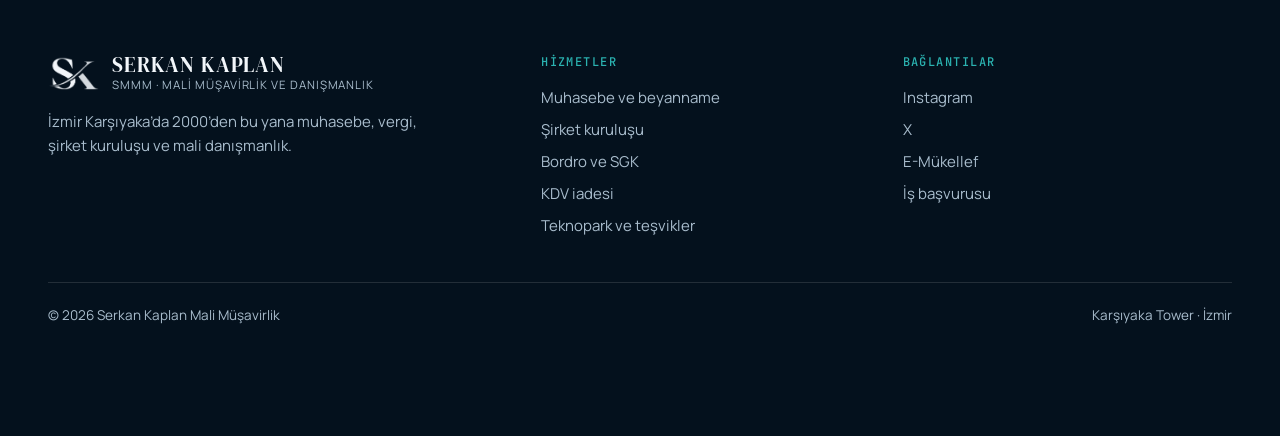
==== commit a7513af0: "Add 28 November accommodation tax guide card" ====
--- a/index.html
+++ b/index.html
@@ -662,48 +662,48 @@
     </div>
     <!-- HABERLER:BASLA (haberler/olustur.py uretir) -->
     <div class="news" style="margin-bottom:22px">
-      <a class="post big rv" href="https://serkan-kaplan.lemony-fern-1702.chatgpt.site/yazilar/yil-sonu-stok-sayimi-once-miktar-farkini-aciklayin-7269e3ad">
+      <a class="post big rv" href="https://serkan-kaplan.lemony-fern-1702.chatgpt.site/yazilar/konaklama-vergisi-2027-de-kac-5-soruda-12059-sayili-karar-2a5cfcb4">
+        <img class="bg" src="https://serkan-kaplan.lemony-fern-1702.chatgpt.site/media/7f392b4a-6f18-4ced-8c77-99a24e1eb874.jpg" alt="Kapı kilidindeki anahtarlar; konaklama vergisi rehberinin kapak fotoğrafı." loading="lazy" decoding="async" style="width:100%;height:100%;object-fit:cover">
+        <span class="tag">Konaklama ve vergi</span>
+        <time datetime="2026-11-28">28 Kasım 2026</time>
+        <h3>Konaklama vergisi 2027&#x27;de kaç? 5 soruda 12059 sayılı Karar</h3>
+        <p>12059 sayılı Karar kapsamında konaklama vergisi uygulamasına ilişkin beş soruluk rehber. Genel bilgilendirmedir.</p>
+      </a>
+      <div class="news-side">
+      <a class="post rv" href="https://serkan-kaplan.lemony-fern-1702.chatgpt.site/yazilar/yil-sonu-stok-sayimi-once-miktar-farkini-aciklayin-7269e3ad">
         <img class="bg" src="https://serkan-kaplan.lemony-fern-1702.chatgpt.site/media/abbb286d-8cbb-4e4c-b10a-3d552ae1dc29.png" alt="SK logolu temsili çalışma masası, belge klasörü, hesap makinesi ve dizüstü bilgisayar; yapay zekâyla üretilmiş görsel." loading="lazy" decoding="async" style="width:100%;height:100%;object-fit:cover">
         <span class="tag">Muhasebe ve envanter</span>
         <time datetime="2026-11-27">27 Kasım 2026</time>
         <h3>Yıl sonu stok sayımı: önce miktar farkını açıklayın</h3>
-        <p>Depo, iade ve hasarlı malları ayrı izleyerek sayım ile kayıt arasındaki farkı belgeye bağlamak için işletmelere pratik hazırlık listesi.</p>
       </a>
-      <div class="news-side">
       <a class="post rv" href="https://serkan-kaplan.lemony-fern-1702.chatgpt.site/yazilar/kdv-iadesinde-eksiklik-yazisi-nasil-takip-edilir-belge-ve-cevap-kontrol-listesi-c81b0a4e">
         <img class="bg" src="https://serkan-kaplan.lemony-fern-1702.chatgpt.site/media/a1d408a3-33ec-4925-b0f7-ef8b07ac8a83.png" alt="Temsili KDV iade takip dosyası, yazı, kontrol listesi, hesap makinesi ve dizüstü bilgisayar; yapay zekâyla üretilmiş görsel." loading="lazy" decoding="async" style="width:100%;height:100%;object-fit:cover">
         <span class="tag">KDV iadesi</span>
         <time datetime="2026-11-25">25 Kasım 2026</time>
         <h3>KDV iadesinde eksiklik yazısı nasıl takip edilir? Belge ve cevap kontrol listesi</h3>
       </a>
-      <a class="post rv" href="https://serkan-kaplan.lemony-fern-1702.chatgpt.site/yazilar/ucret-hesap-pusulasi-nasil-kontrol-edilir-ucret-ekleri-kesintiler-ve-net-odeme-56c072bb">
+      </div>
+    </div>
+    <div class="news">
+      <a class="post big rv" href="https://serkan-kaplan.lemony-fern-1702.chatgpt.site/yazilar/ucret-hesap-pusulasi-nasil-kontrol-edilir-ucret-ekleri-kesintiler-ve-net-odeme-56c072bb">
         <img class="bg" src="https://serkan-kaplan.lemony-fern-1702.chatgpt.site/media/74ca449f-51fe-4b14-890d-4d8e20f44eb4.png" alt="Temsili ücret hesap belgeleri, hesap makinesi ve ödeme ekranlı dizüstü bilgisayar; yapay zekâyla üretilmiş görsel." loading="lazy" decoding="async" style="width:100%;height:100%;object-fit:cover">
         <span class="tag">Bordro ve personel</span>
         <time datetime="2026-11-23">23 Kasım 2026</time>
         <h3>Ücret hesap pusulası nasıl kontrol edilir? Ücret ekleri, kesintiler ve net ödeme</h3>
+        <p>Ücret hesap pusulasını puantaj, avans ve ödeme kayıtlarıyla karşılaştırmak için işletmelere pratik bir aylık kontrol listesi.</p>
       </a>
-      </div>
-    </div>
-    <div class="news">
-      <a class="post big rv" href="https://serkan-kaplan.lemony-fern-1702.chatgpt.site/yazilar/e-ticarette-iade-ve-iptal-kayitlari-siparis-belge-ve-odeme-nasil-eslestirilir-05802446">
+      <div class="news-side">
+      <a class="post rv" href="https://serkan-kaplan.lemony-fern-1702.chatgpt.site/yazilar/e-ticarette-iade-ve-iptal-kayitlari-siparis-belge-ve-odeme-nasil-eslestirilir-05802446">
         <img class="bg" src="https://serkan-kaplan.lemony-fern-1702.chatgpt.site/media/89c95259-2755-4968-913d-73de9b656b07.png" alt="İade paketi, temsili sipariş ekranı, belge ve hesap makinesi; yapay zekâyla üretilmiş görsel." loading="lazy" decoding="async" style="width:100%;height:100%;object-fit:cover">
         <span class="tag">E-ticaret ve muhasebe</span>
         <time datetime="2026-11-22">22 Kasım 2026</time>
         <h3>E-ticarette iade ve iptal kayıtları: sipariş, belge ve ödeme nasıl eşleştirilir?</h3>
-        <p>İptal edilen veya iade gelen siparişlerde satış belgesi, stok hareketi, ödeme iadesi ve pazaryeri kesintilerini ayrı izlemek için kontrol listesi.</p>
       </a>
-      <div class="news-side">
       <a class="post rv" href="https://serkan-kaplan.lemony-fern-1702.chatgpt.site/yazilar/sahis-isletmesinde-isyeri-adres-degisikligi-vergi-bildirimi-ve-belge-kontrol-listesi-6ce2bd95">
         <img class="bg" src="https://serkan-kaplan.lemony-fern-1702.chatgpt.site/media/a481dff3-4926-4023-a026-63619287bc57.png" alt="Yeni ofiste anahtar, belge dosyası, kontrol listesi ve taşınma kutusu; yapay zekâyla üretilmiş temsili görsel." loading="lazy" decoding="async" style="width:100%;height:100%;object-fit:cover">
         <span class="tag">İşyeri ve vergi</span>
         <time datetime="2026-11-21">21 Kasım 2026</time>
         <h3>Şahıs işletmesinde işyeri adres değişikliği: vergi bildirimi ve belge kontrol listesi</h3>
-      </a>
-      <a class="post rv" href="haberler/kosgeb-destekleri-2026-izmir-girisimci-kobi.html">
-        <img class="bg" src="img/haber-anlatim.jpg" alt="Destekler yazısının kapak görseli" loading="lazy" decoding="async" style="width:100%;height:100%;object-fit:cover">
-        <span class="tag">Destekler</span>
-        <time datetime="2026-11-07">7 Kasım 2026</time>
-        <h3>KOSGEB destekleri 2026: İzmir&#x27;de iş kuranlar ve KOBİ&#x27;ler hangi desteklerden yararlanabilir?</h3>
       </a>
       </div>
     </div>
